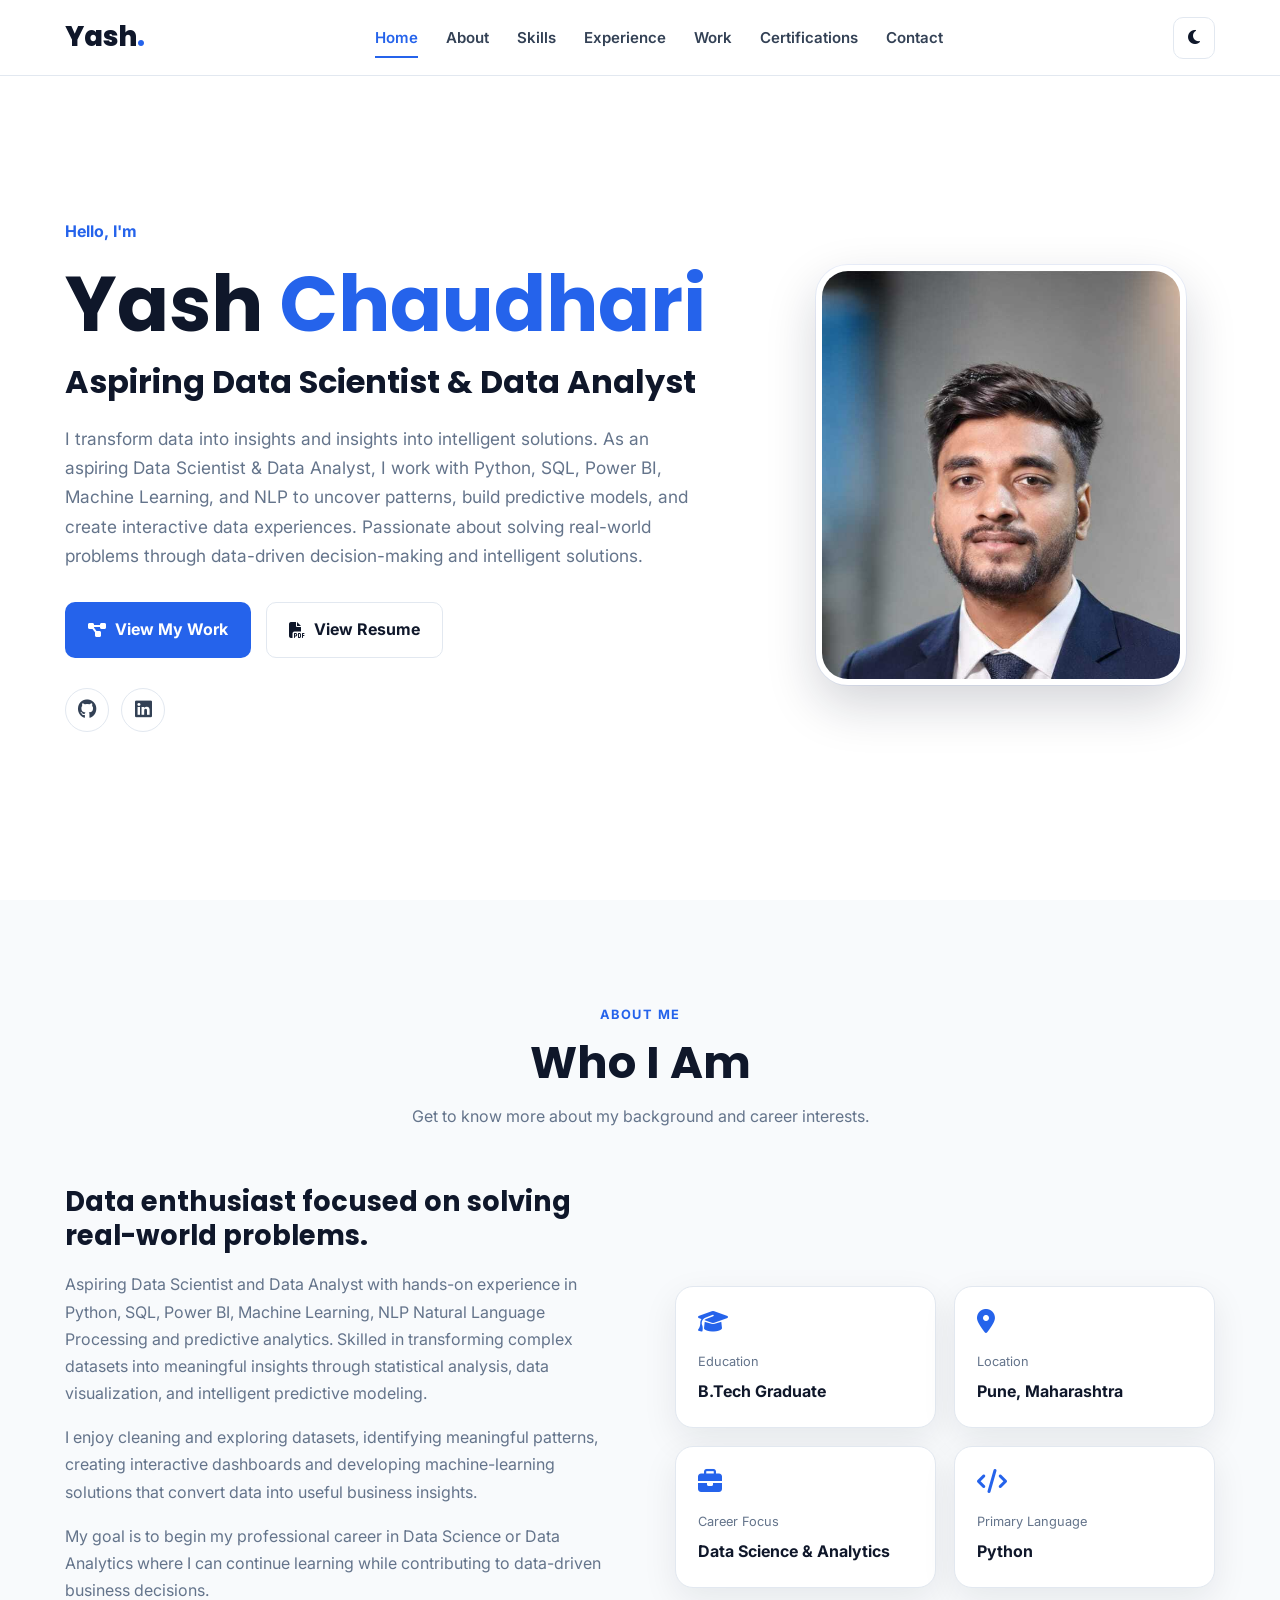
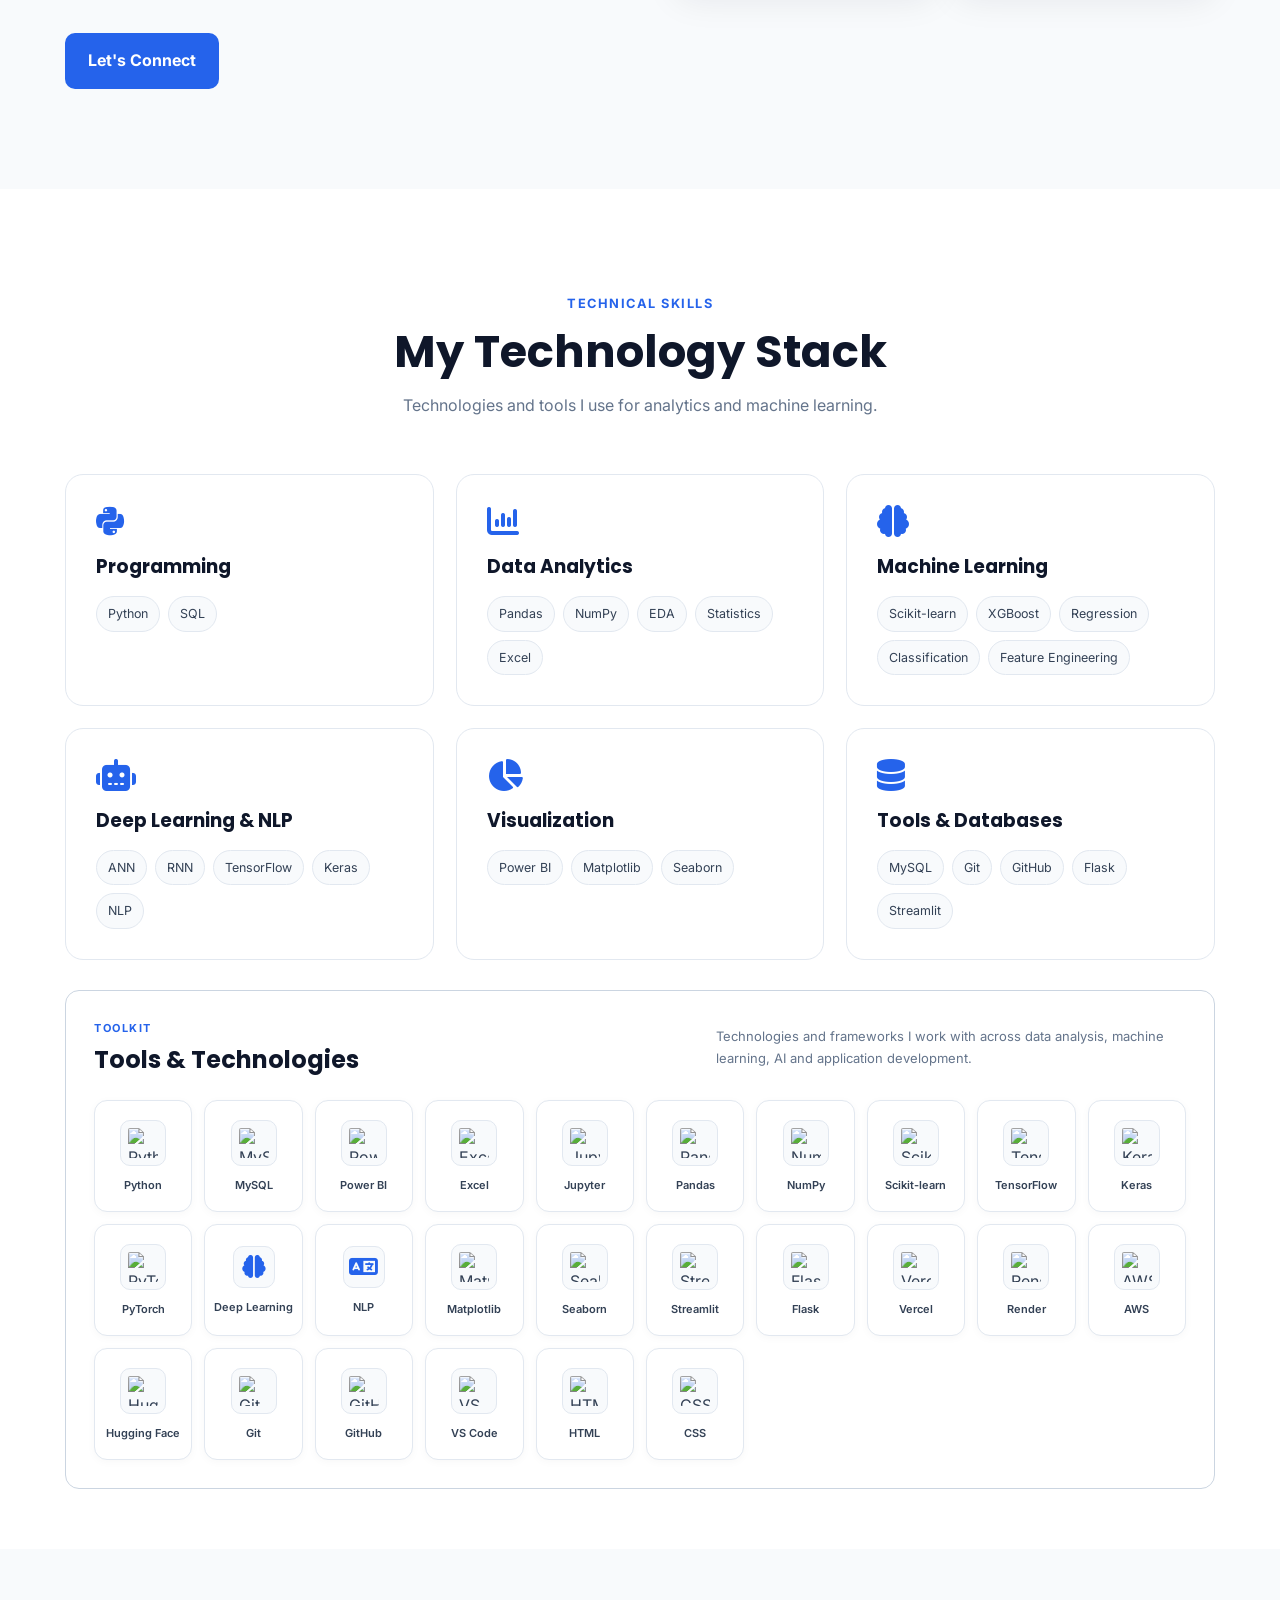
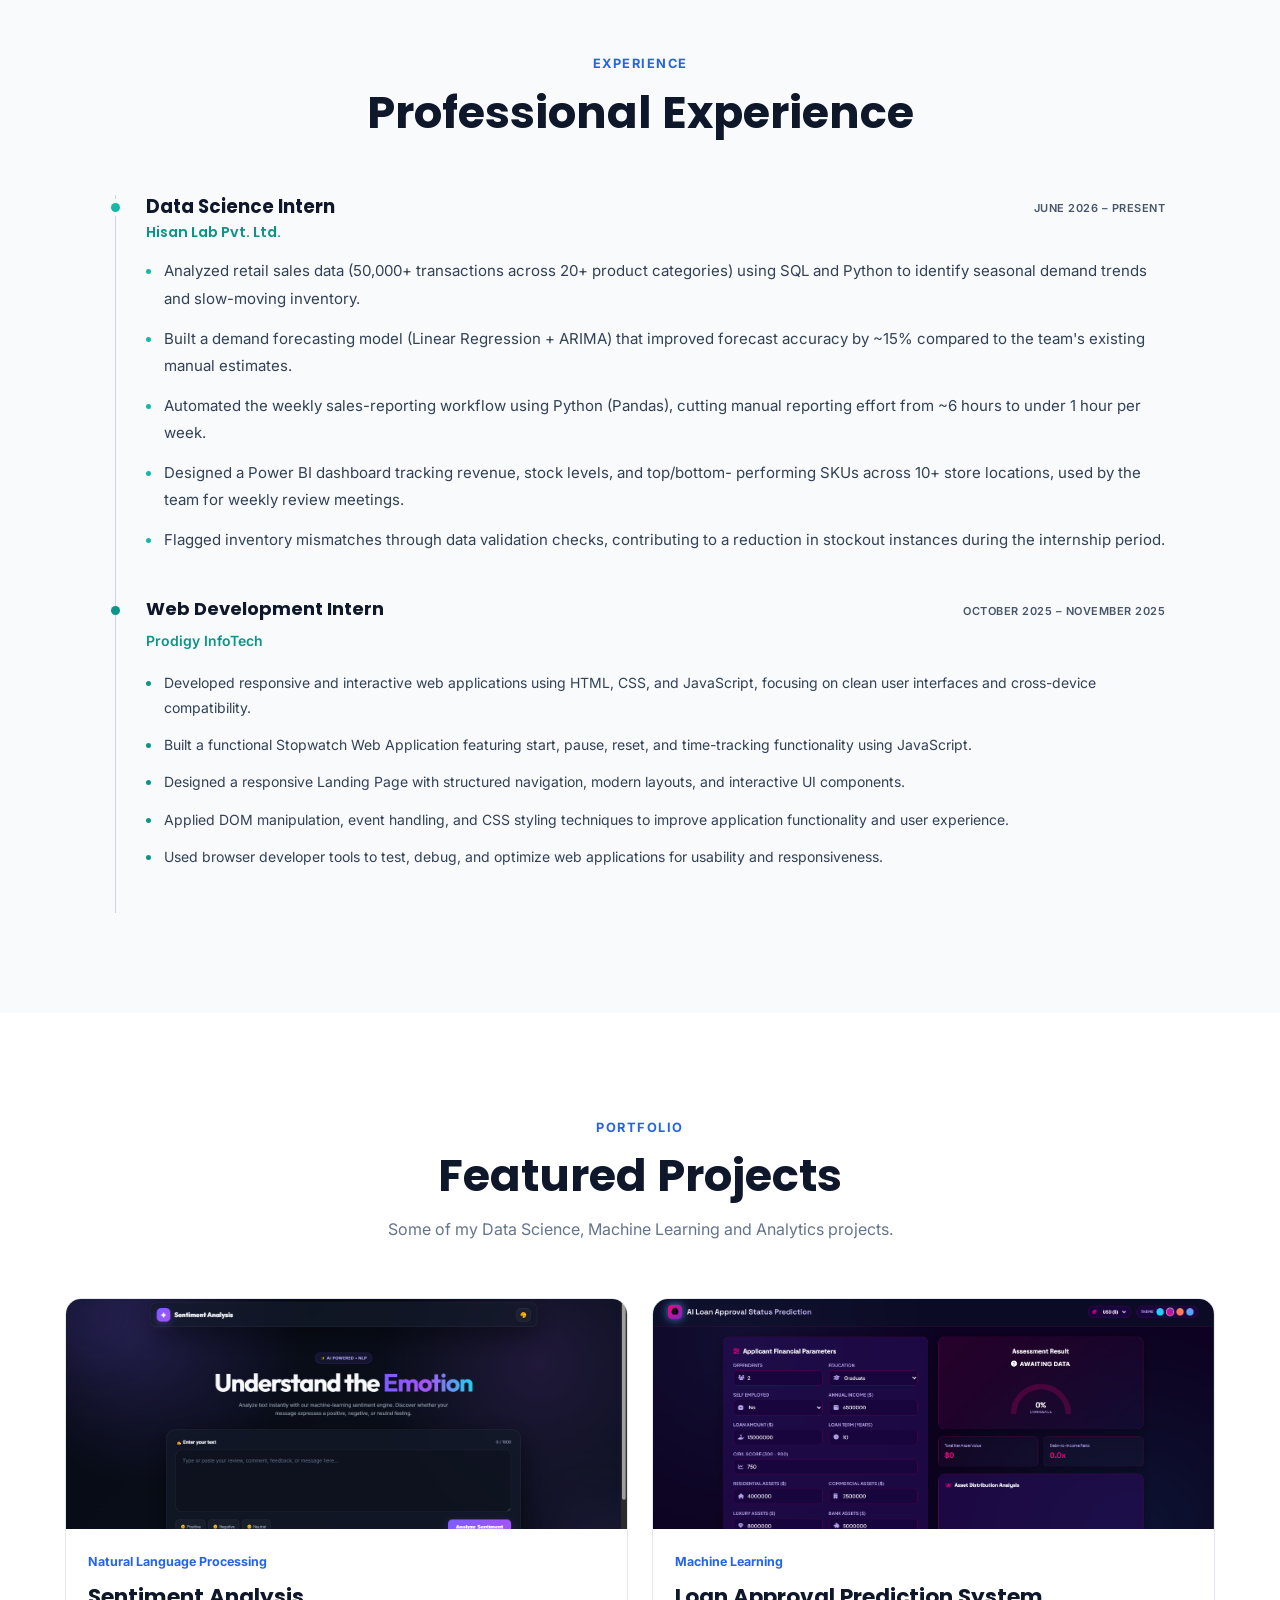
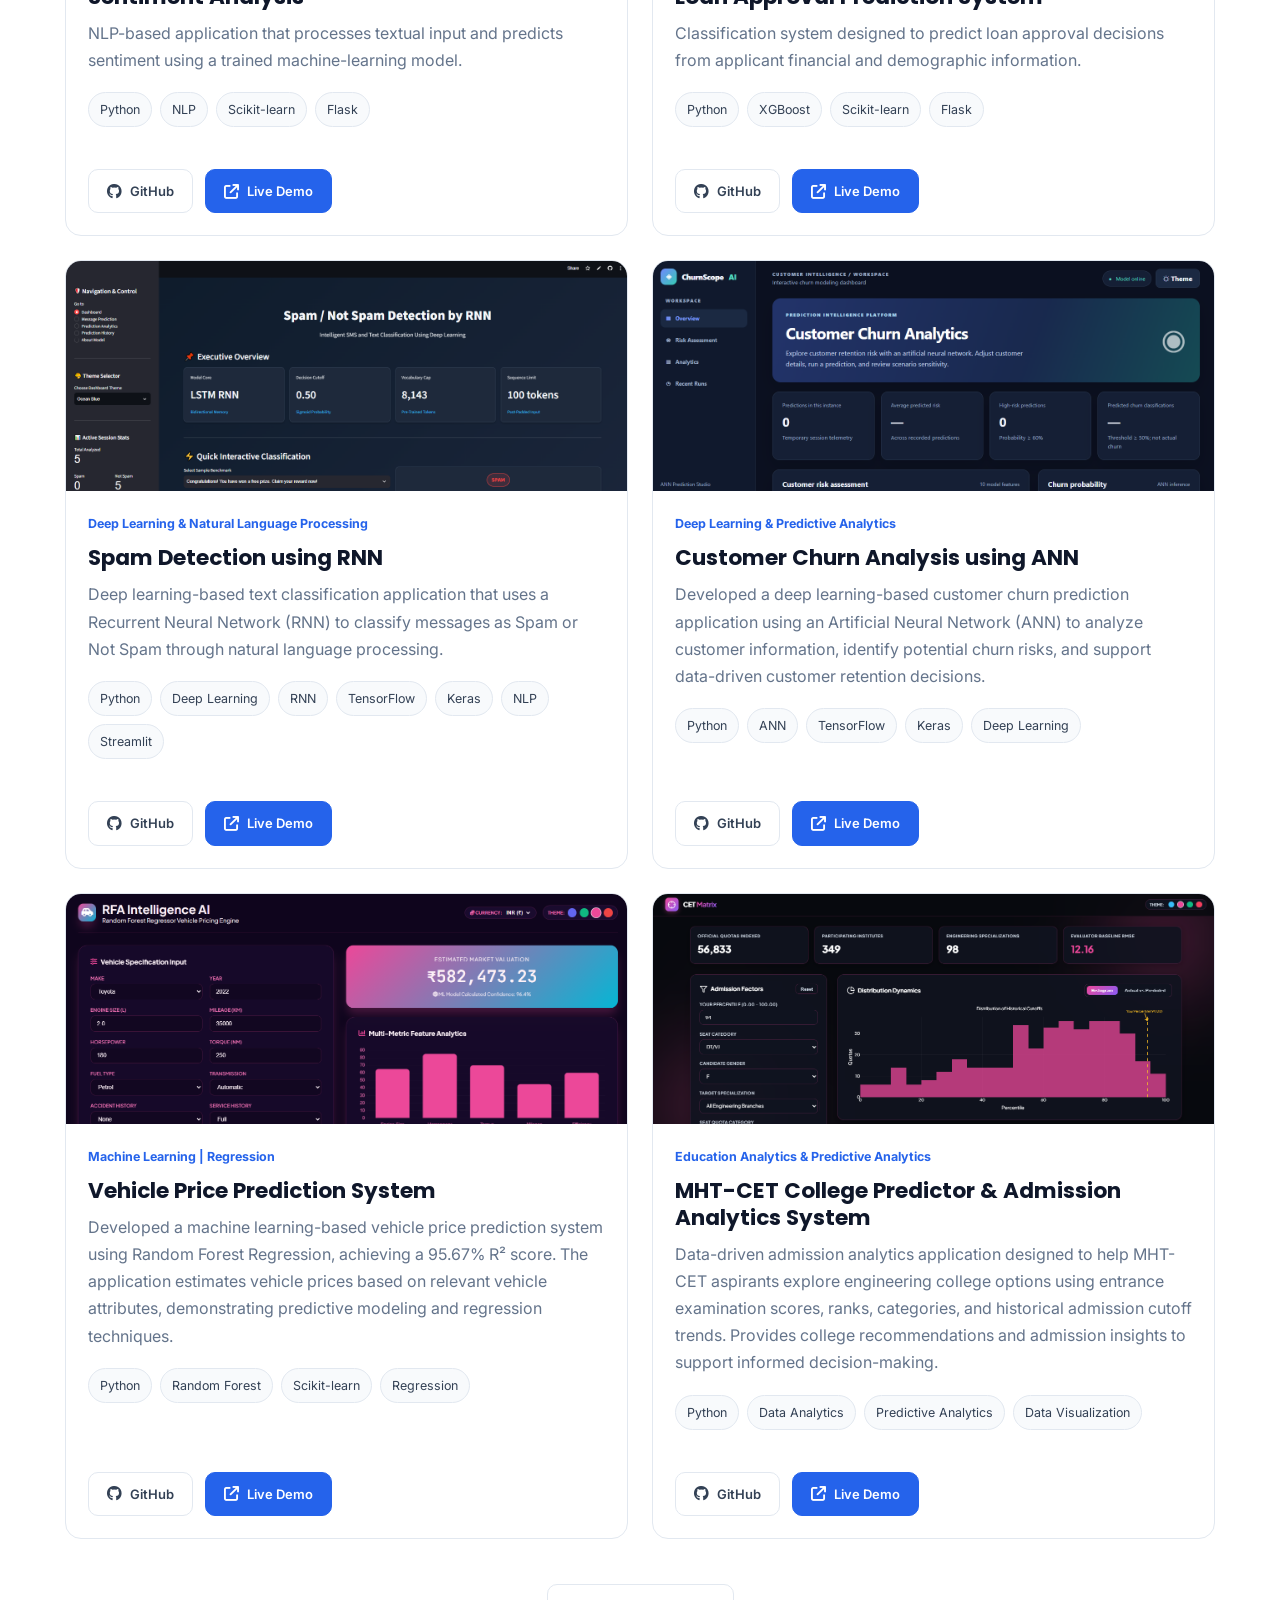
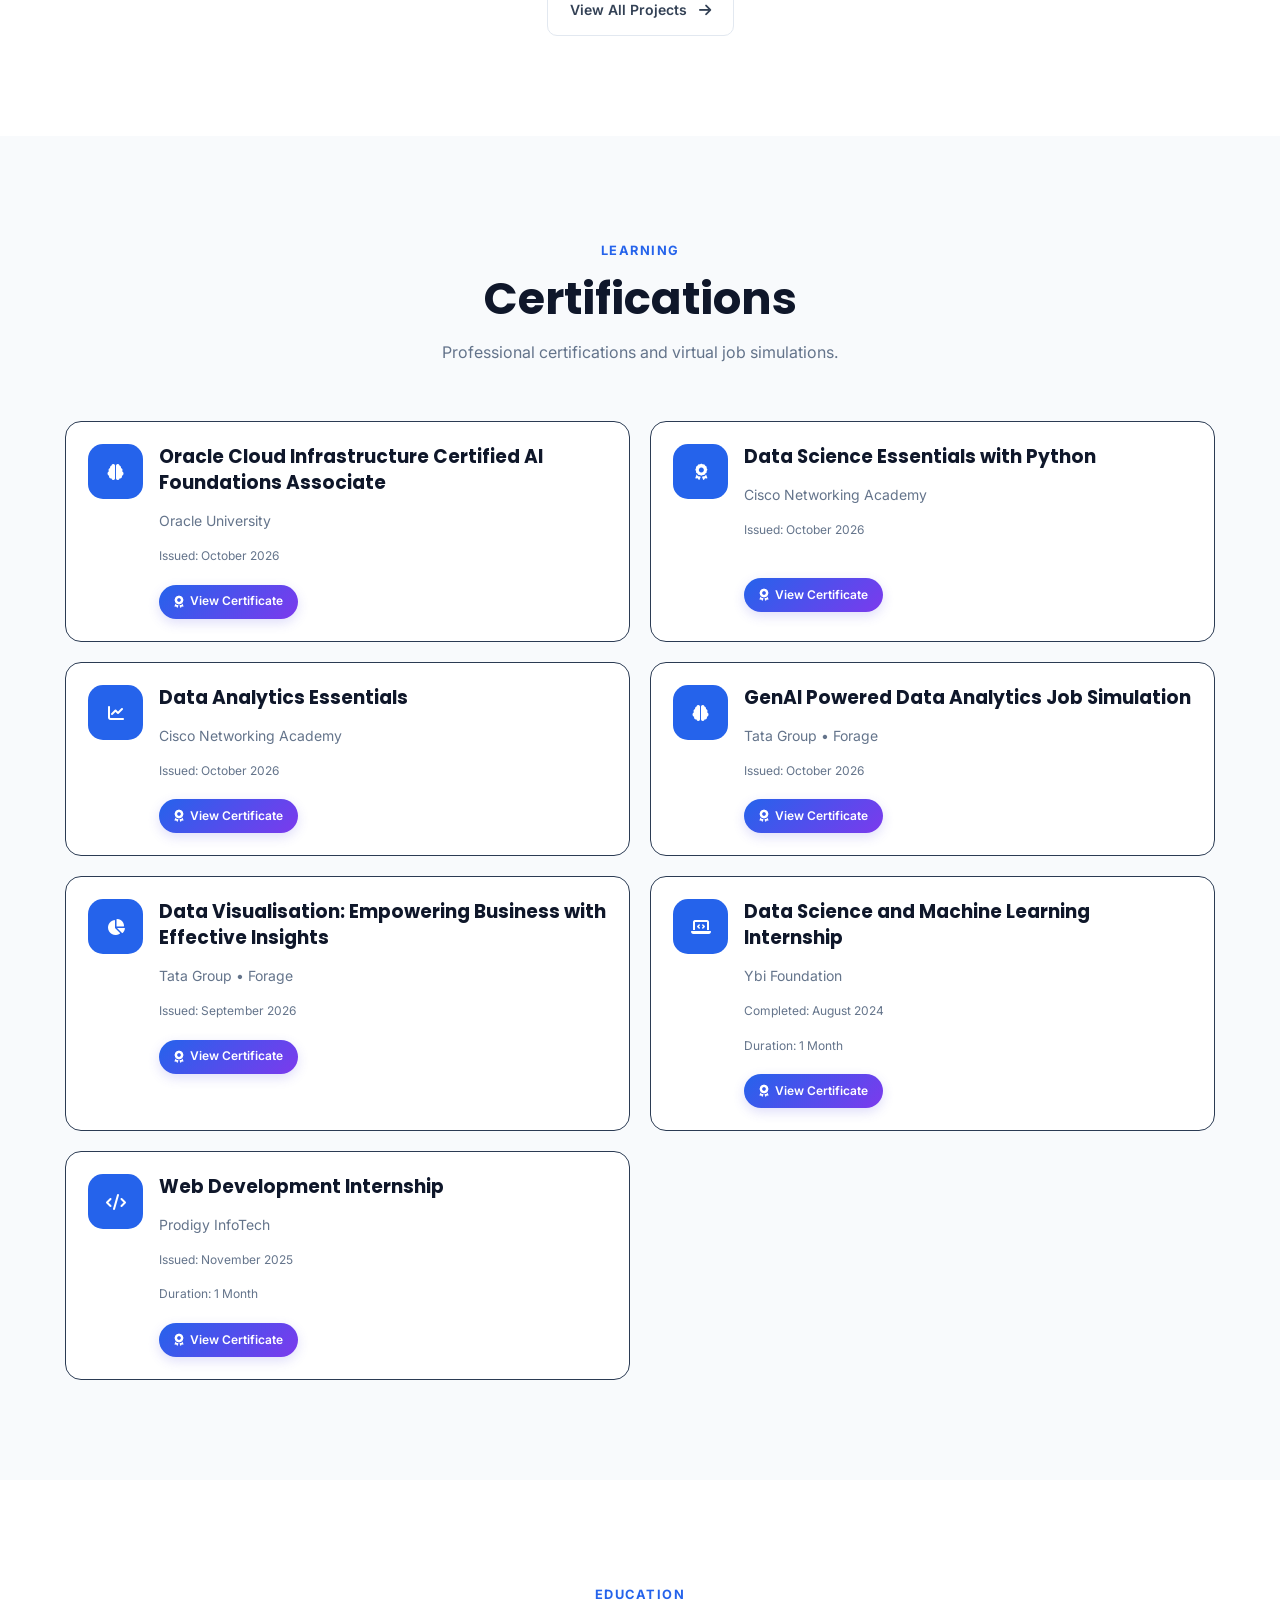
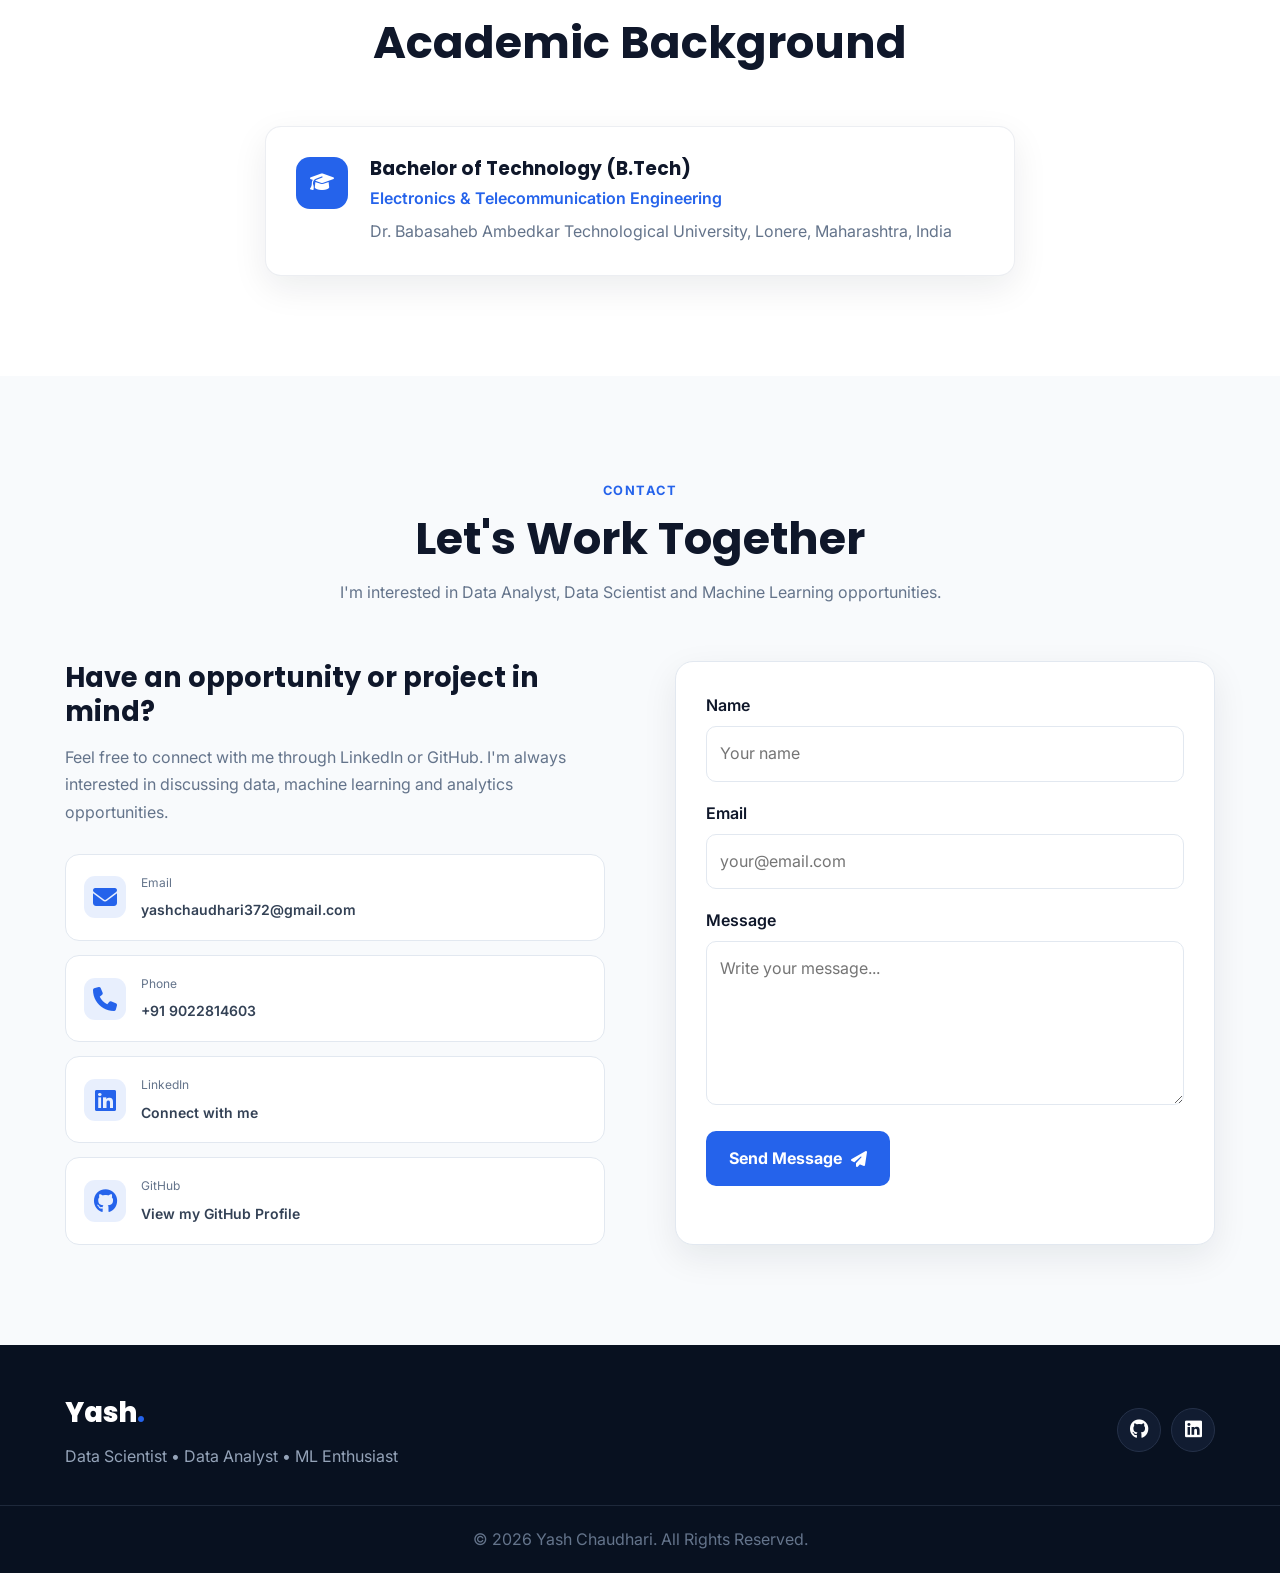
==== index.html @ aae5e610 "Initial portfolio deployment" ====
<!DOCTYPE html>
<html lang="en">
<head>
    <meta charset="UTF-8">
    <meta name="viewport" content="width=device-width, initial-scale=1.0">

    <title>Yash Chaudhari | Data Scientist & Data Analyst</title>

    <meta name="description"
          content="Portfolio of Yash Chaudhari - Aspiring Data Scientist and Data Analyst skilled in Python, SQL, Power BI, Machine Learning, NLP and Data Analytics.">

    <meta name="keywords"
          content="Yash Chaudhari, Data Scientist, Data Analyst, Python, SQL, Power BI, Machine Learning, NLP">

    <meta name="author" content="Yash Chaudhari">

    <link rel="stylesheet" href="css/style.css">
    <link rel="stylesheet" href="css/responsive.css">

    <link rel="preconnect" href="https://fonts.googleapis.com">
    <link rel="preconnect" href="https://fonts.gstatic.com" crossorigin>

    <link href="https://fonts.googleapis.com/css2?family=Inter:wght@400;500;600;700;800&family=Poppins:wght@500;600;700&display=swap"
          rel="stylesheet">

    <link rel="stylesheet"
          href="https://cdnjs.cloudflare.com/ajax/libs/font-awesome/6.5.2/css/all.min.css">
</head>

<body>

<header class="header">
    <div class="container navbar">

        <a href="#home" class="logo">
            Yash<span>.</span>
        </a>

        <nav class="nav-menu" id="navMenu">
            <a href="#home" class="nav-link active">Home</a>
            <a href="#about" class="nav-link">About</a>
            <a href="#skills" class="nav-link">Skills</a>
            <a href="#experience" class="nav-link">Experience</a>
            <a href="#projects" class="nav-link">Work</a>
            <a href="#certifications" class="nav-link">Certifications</a>
            <a href="#contact" class="nav-link">Contact</a>
        </nav>

        <div class="nav-actions">

            <button id="themeToggle" class="theme-btn" aria-label="Toggle theme">
                <i class="fa-solid fa-moon"></i>
            </button>

            <button id="menuToggle" class="menu-btn" aria-label="Open navigation">
                <i class="fa-solid fa-bars"></i>
            </button>

        </div>

    </div>
</header>


<main>

<!-- HERO -->

<section class="hero section" id="home">

    <div class="container hero-grid">

        <div class="hero-content reveal">

            <p class="hero-tag">
                Hello, I'm
            </p>

            <h1>
                Yash <span>Chaudhari</span>
            </h1>

            <h2>
                Aspiring Data Scientist & Data Analyst
            </h2>

            <p class="hero-description">
                I transform data into insights and insights into intelligent solutions. 
                As an aspiring Data Scientist & Data Analyst, I work with Python, SQL, 
                Power BI, Machine Learning, and NLP to uncover patterns, build predictive
                models, and create interactive data experiences. Passionate about solving
                real-world problems through data-driven decision-making and intelligent solutions.
            </p>

            <div class="hero-buttons">

                <a href="#projects" class="btn btn-primary">
                    <i class="fa-solid fa-diagram-project"></i>
                    View My Work
                </a>

                <a href="assets/resume/Yash-Chaudhari-Resume.pdf"
                   target="_blank"
                   class="btn btn-outline">

                    <i class="fa-solid fa-file-pdf"></i>
                    View Resume

                </a>

            </div>

            <div class="social-links">

                <a href="https://github.com/yashchaudhari372-lab"
                   target="_blank"
                   aria-label="GitHub">

                    <i class="fa-brands fa-github"></i>

                </a>

                <a href="https://www.linkedin.com/in/yashchaudhari08"
                   target="_blank"
                   aria-label="LinkedIn">

                    <i class="fa-brands fa-linkedin"></i>

                </a>

            </div>

        </div>


        <div class="hero-image reveal">

            <div class="image-wrapper">
                <img src="assets/images/profile/profile.jpg"
                     alt="Yash Chaudhari">
            </div>

        </div>

    </div>

</section>


<!-- ABOUT -->

<section class="section section-alt" id="about">

    <div class="container">

        <div class="section-heading reveal">

            <span>About Me</span>

            <h2>Who I Am</h2>

            <p>
                Get to know more about my background and career interests.
            </p>

        </div>


        <div class="about-grid">

            <div class="about-text reveal">

                <h3>
                    Data enthusiast focused on solving real-world problems.
                </h3>

                <p>
                    Aspiring Data Scientist and Data Analyst with hands-on 
                    experience in Python, SQL, Power BI, Machine Learning, NLP
                    Natural Language Processing
                    and predictive analytics. Skilled in transforming complex
                    datasets into meaningful insights through statistical analysis,
                    data visualization, and intelligent predictive modeling.
                </p>

                <p>
                    I enjoy cleaning and exploring datasets, identifying meaningful
                    patterns, creating interactive dashboards and developing
                    machine-learning solutions that convert data into useful
                    business insights.
                </p>

                <p>
                    My goal is to begin my professional career in Data Science or
                    Data Analytics where I can continue learning while contributing
                    to data-driven business decisions.
                </p>

                <a href="#contact" class="btn btn-primary">
                    Let's Connect
                </a>

            </div>


            <div class="about-cards reveal">

                <div class="info-card">
                    <i class="fa-solid fa-graduation-cap"></i>

                    <div>
                        <span>Education</span>
                        <strong>B.Tech Graduate</strong>
                    </div>
                </div>

                <div class="info-card">
                    <i class="fa-solid fa-location-dot"></i>

                    <div>
                        <span>Location</span>
                        <strong>Pune, Maharashtra</strong>
                    </div>
                </div>

                <div class="info-card">
                    <i class="fa-solid fa-briefcase"></i>

                    <div>
                        <span>Career Focus</span>
                        <strong>Data Science & Analytics</strong>
                    </div>
                </div>

                <div class="info-card">
                    <i class="fa-solid fa-code"></i>

                    <div>
                        <span>Primary Language</span>
                        <strong>Python</strong>
                    </div>
                </div>

            </div>

        </div>

    </div>

</section>


<!-- SKILLS -->

<section class="section" id="skills">

    <div class="container">

        <div class="section-heading reveal">

            <span>Technical Skills</span>

            <h2>My Technology Stack</h2>

            <p>
                Technologies and tools I use for analytics and machine learning.
            </p>

        </div>


        <div class="skills-grid">

            <div class="skill-card reveal">

                <i class="fa-brands fa-python"></i>

                <h3>Programming</h3>

                <div class="skill-tags">
                    <span>Python</span>
                    <span>SQL</span>
                </div>

            </div>


            <div class="skill-card reveal">

                <i class="fa-solid fa-chart-column"></i>

                <h3>Data Analytics</h3>

                <div class="skill-tags">
                    <span>Pandas</span>
                    <span>NumPy</span>
                    <span>EDA</span>
                    <span>Statistics</span>
                    <span>Excel</span>
                </div>

            </div>


            <div class="skill-card reveal">

                <i class="fa-solid fa-brain"></i>

                <h3>Machine Learning</h3>

                <div class="skill-tags">
                    <span>Scikit-learn</span>
                    <span>XGBoost</span>
                    <span>Regression</span>
                    <span>Classification</span>
                    <span>Feature Engineering</span>
                </div>

            </div>


            <div class="skill-card reveal">

                <i class="fa-solid fa-robot"></i>

                <h3>Deep Learning & NLP</h3>

                <div class="skill-tags">
                    <span>ANN</span>
                    <span>RNN</span>
                    <span>TensorFlow</span>
                    <span>Keras</span>
                    <span>NLP</span>
                </div>

            </div>


            <div class="skill-card reveal">

                <i class="fa-solid fa-chart-pie"></i>

                <h3>Visualization</h3>

                <div class="skill-tags">
                    <span>Power BI</span>
                    <span>Matplotlib</span>
                    <span>Seaborn</span>
                </div>

            </div>


            <div class="skill-card reveal">

                <i class="fa-solid fa-database"></i>

                <h3>Tools & Databases</h3>

                <div class="skill-tags">
                    <span>MySQL</span>
                    <span>Git</span>
                    <span>GitHub</span>
                    <span>Flask</span>
                    <span>Streamlit</span>
                </div>

            </div>

        </div>

    </div>

</section>


<!-- TOOLS & TECHNOLOGIES -->

<section class="section toolkit-section" id="toolkit">

    <div class="container">

        <div class="toolkit-panel reveal">

            <div class="toolkit-heading">
                <div>
                    <span class="toolkit-eyebrow">TOOLKIT</span>

                    <h2>Tools & Technologies</h2>
                </div>

                <p>
                    Technologies and frameworks I work with across
                    data analysis, machine learning, AI and
                    application development.
                </p>
            </div>

            <div class="technology-grid">

                <!-- Programming -->
                <div class="technology-card">
                    <img src="https://cdn.jsdelivr.net/gh/devicons/devicon@latest/icons/python/python-original.svg"
                        alt="Python">
                    <span>Python</span>
                </div>

                <div class="technology-card">
                    <img src="https://cdn.jsdelivr.net/gh/devicons/devicon@latest/icons/mysql/mysql-original.svg"
                        alt="MySQL">
                    <span>MySQL</span>
                </div>

                <!-- Analytics -->
                <div class="technology-card">
                    <img src="https://api.iconify.design/logos/microsoft-power-bi.svg"
                        alt="Power BI" loading="lazy">
                    <span>Power BI</span>
                </div>

                <div class="technology-card">
                    <img src="https://api.iconify.design/vscode-icons/file-type-excel.svg"
                        alt="Excel" loading="lazy">
                    <span>Excel</span>
                </div>

                <div class="technology-card">
                    <img src="https://cdn.simpleicons.org/jupyter"
                        alt="Jupyter">
                    <span>Jupyter</span>
                </div>

                <div class="technology-card">
                    <img src="https://cdn.jsdelivr.net/gh/devicons/devicon@latest/icons/pandas/pandas-original.svg"
                        alt="Pandas">
                    <span>Pandas</span>
                </div>

                <div class="technology-card">
                    <img src="https://cdn.jsdelivr.net/gh/devicons/devicon@latest/icons/numpy/numpy-original.svg"
                        alt="NumPy">
                    <span>NumPy</span>
                </div>

                <!-- Machine Learning -->
                <div class="technology-card">
                    <img src="https://cdn.simpleicons.org/scikitlearn"
                        alt="Scikit-learn">
                    <span>Scikit-learn</span>
                </div>

                <div class="technology-card">
                    <img src="https://cdn.simpleicons.org/tensorflow"
                        alt="TensorFlow">
                    <span>TensorFlow</span>
                </div>

                <div class="technology-card">
                    <img src="https://cdn.simpleicons.org/keras"
                        alt="Keras">
                    <span>Keras</span>
                </div>

                <div class="technology-card">
                    <img src="https://cdn.simpleicons.org/pytorch"
                        alt="PyTorch" loading="lazy">
                    <span>PyTorch</span>
                </div>

                <!-- DEEP LEARNING -->

                <div class="technology-card">
                    <div class="technology-symbol">
                        <i class="fa-solid fa-brain"></i>
                    </div>
                    <span>Deep Learning</span>
                </div>

                <!-- NLP -->

                <div class="technology-card">
                    <div class="technology-symbol">
                        <i class="fa-solid fa-language"></i>
                    </div>
                    <span>NLP</span>
                </div>

                <div class="technology-card">
                    <img src="https://cdn.jsdelivr.net/gh/devicons/devicon@latest/icons/matplotlib/matplotlib-original.svg"
                        alt="Matplotlib" loading="lazy">
                    <span>Matplotlib</span>
                </div>

                <div class="technology-card">
                    <img
                        src="https://seaborn.pydata.org/_static/logo-mark-lightbg.svg"
                        alt="Seaborn Logo"
                        loading="lazy"
                    >
                    <span>Seaborn</span>
                </div>

                <!-- Applications -->
                <div class="technology-card">
                    <img src="https://cdn.simpleicons.org/streamlit"
                        alt="Streamlit">
                    <span>Streamlit</span>
                </div>

                <div class="technology-card">
                    <img src="https://cdn.simpleicons.org/flask/ffffff"
                        alt="Flask">
                    <span>Flask</span>
                </div>

                <div class="technology-card">
                    <img src="https://cdn.simpleicons.org/vercel/ffffff"
                        alt="Vercel" loading="lazy">
                    <span>Vercel</span>
                </div>

                <div class="technology-card">
                    <img src="https://cdn.simpleicons.org/render"
                        alt="Render" loading="lazy">
                    <span>Render</span>
                </div>

                <div class="technology-card">
                    <img src="https://cdn.jsdelivr.net/gh/devicons/devicon@latest/icons/amazonwebservices/amazonwebservices-plain-wordmark.svg"
                        alt="AWS" loading="lazy">
                    <span>AWS</span>
                </div>

                <div class="technology-card">
                    <img src="https://cdn.simpleicons.org/huggingface"
                        alt="Hugging Face" loading="lazy">
                    <span>Hugging Face</span>
                </div>


                <div class="technology-card">
                    <img src="https://cdn.simpleicons.org/git"
                        alt="Git">
                    <span>Git</span>
                </div>

                <div class="technology-card">
                    <img src="https://cdn.simpleicons.org/github/ffffff"
                        alt="GitHub">
                    <span>GitHub</span>
                </div>

                <div class="technology-card">
                    <img src="https://cdn.jsdelivr.net/gh/devicons/devicon@latest/icons/vscode/vscode-original.svg"
                        alt="VS Code" loading="lazy">
                    <span>VS Code</span>
                </div>       


                <div class="technology-card">
                    <img src="https://cdn.simpleicons.org/html5"
                        alt="HTML">
                    <span>HTML</span>
                </div>

                <div class="technology-card">
                    <img src="https://cdn.simpleicons.org/css"
                        alt="CSS">
                    <span>CSS</span>
                </div>

            </div>

        </div>

    </div>

</section>



<!-- EXPERIENCE -->

<section class="section section-alt" id="experience">

    <div class="container">

        <div class="section-heading reveal">

            <span>Experience</span>

            <h2>Professional Experience</h2>

        </div>


        <div class="experience-timeline">

            <article class="experience-item reveal">

                <div class="experience-dot"></div>

                <div class="experience-header">

                    <div class="experience-heading">
                        <h3>Data Science Intern</h3>
                        <h4>Hisan Lab Pvt. Ltd.</h4>
                    </div>

                    <span class="experience-date">
                        JUNE 2026 – PRESENT
                    </span>

                </div>

                <ul class="experience-list">

                    <li>
                        Analyzed retail sales data
                        (50,000+ transactions across 20+
                        product categories) using SQL and
                        Python to identify seasonal demand
                        trends and slow-moving inventory.
                    </li>

                    <li>
                        Built a demand forecasting model
                        (Linear Regression + ARIMA) that
                        improved forecast accuracy by ~15%
                        compared to the team's existing
                        manual estimates.
                    </li>

                    <li>
                        Automated the weekly sales-reporting
                        workflow using Python (Pandas),
                        cutting manual reporting effort from
                        ~6 hours to under 1 hour per week.
                    </li>

                    <li>
                        Designed a Power BI dashboard tracking
                        revenue, stock levels, and top/bottom-
                        performing SKUs across 10+ store
                        locations, used by the team for
                        weekly review meetings.
                    </li>

                    <li>
                        Flagged inventory mismatches through
                        data validation checks, contributing
                        to a reduction in stockout instances
                        during the internship period.
                    </li>

                </ul>

            </article>

            
            <!-- ========================================
                EXPERIENCE 2 - WEB DEVELOPMENT INTERN
            ======================================== -->

            <div class="experience-item reveal">

                <div class="experience-header">

                    <div class="experience-title">

                        <h3>Web Development Intern</h3>

                        <span class="experience-company">
                            Prodigy InfoTech
                        </span>

                    </div>

                    <span class="experience-date">
                        OCTOBER 2025 – NOVEMBER 2025
                    </span>

                </div>

                <ul class="experience-details">

                    <li>
                        Developed responsive and interactive web
                        applications using HTML, CSS, and JavaScript,
                        focusing on clean user interfaces and
                        cross-device compatibility.
                    </li>

                    <li>
                        Built a functional Stopwatch Web Application
                        featuring start, pause, reset, and time-tracking
                        functionality using JavaScript.
                    </li>

                    <li>
                        Designed a responsive Landing Page with
                        structured navigation, modern layouts,
                        and interactive UI components.
                    </li>

                    <li>
                        Applied DOM manipulation, event handling,
                        and CSS styling techniques to improve
                        application functionality and user experience.
                    </li>

                    <li>
                        Used browser developer tools to test,
                        debug, and optimize web applications
                        for usability and responsiveness.
                    </li>

                </ul>

            </div>


        </div>

    </div>
</section>


<!-- PROJECTS -->

<section class="section" id="projects">

    <div class="container">

        <div class="section-heading reveal">

            <span>Portfolio</span>

            <h2>Featured Projects</h2>

            <p>
                Some of my Data Science, Machine Learning and Analytics projects.
            </p>

        </div>


        <div class="projects-grid">

            <!-- PROJECT 1 -->

            <article class="project-card reveal">

                <div class="project-image">

                    <img
                        src="assets/images/projects/sentiment-analysis.png"
                        alt="Sentiment Analysis Web Application Screenshot"
                        loading="lazy"
                    >
                </div>

                <div class="project-content">

                    <span class="project-type">
                        Natural Language Processing
                    </span>

                    <h3>Sentiment Analysis</h3>

                    <p>
                        NLP-based application that processes textual input and
                        predicts sentiment using a trained machine-learning model.
                    </p>

                    <div class="tech-stack">
                        <span>Python</span>
                        <span>NLP</span>
                        <span>Scikit-learn</span>
                        <span>Flask</span>
                    </div>

                    
                    <!-- SENTIMENT ANALYSIS PROJECT BUTTONS -->

                    <div class="project-actions">

                        <!-- GitHub Button -->
                        <a
                            href="https://github.com/yashchaudhari372-lab/Sentiment_Analysis"
                            target="_blank"
                            rel="noopener noreferrer"
                            class="project-btn github-btn"
                            aria-label="View Sentiment Analysis on GitHub"
                        >
                            <i class="fa-brands fa-github"></i>
                            <span>GitHub</span>
                        </a>

                        <!-- Live Demo Button -->
                        <a
                            href="https://sentiment-analysis-livid-nine.vercel.app/"
                            target="_blank"
                            rel="noopener noreferrer"
                            class="project-btn demo-btn"
                            aria-label="Open Sentiment Analysis Live Demo"
                        >
                            <i class="fa-solid fa-arrow-up-right-from-square"></i>
                            <span>Live Demo</span>
                        </a>

                    </div>


                </div>

            </article>


            <!-- PROJECT 2 -->


            <article class="project-card reveal">

                <div class="project-image">

                    <img
                        src="assets/images/projects/loan-approval.png"
                        alt="Loan Approval Prediction System Screenshot"
                        loading="lazy"
                    >
                </div>

                <div class="project-content">

                    <span class="project-type">
                        Machine Learning
                    </span>

                    <h3>Loan Approval Prediction System</h3>

                    <p>
                        Classification system designed to predict loan approval
                        decisions from applicant financial and demographic
                        information.
                    </p>

                    <div class="tech-stack">
                        <span>Python</span>
                        <span>XGBoost</span>
                        <span>Scikit-learn</span>
                        <span>Flask</span>
                    </div>

                    
                    <!-- LOAN APPROVAL PREDICTION PROJECT BUTTONS -->

                    <div class="project-actions">

                        <!-- GitHub Button -->
                        <a
                            href="https://github.com/yashchaudhari372-lab/Loan_Approval_Prediction_System"
                            target="_blank"
                            rel="noopener noreferrer"
                            class="project-btn github-btn"
                            aria-label="View Loan Approval Prediction on GitHub"
                        >
                            <i class="fa-brands fa-github"></i>
                            <span>GitHub</span>
                        </a>

                        <!-- Live Demo Button -->
                        <a
                            href="https://loan-approval-prediction-xgboost-66ol.onrender.com/"
                            target="_blank"
                            rel="noopener noreferrer"
                            class="project-btn demo-btn"
                            aria-label="Open Loan Approval Prediction Live Demo"
                        >
                            <i class="fa-solid fa-arrow-up-right-from-square"></i>
                            <span>Live Demo</span>
                        </a>

                    </div>

                </div>

            </article>

            
            <!-- PROJECT 3 - SPAM DETECTION USING RNN -->

            <article class="project-card reveal">

                <!-- Project Screenshot -->
                <div class="project-image">

                    <img
                        src="assets/images/projects/spam-detection.png"
                        alt="Spam Detection using RNN Web Application Screenshot"
                        loading="lazy"
                    >

                </div>

                <div class="project-content">

                    <!-- Project Category -->
                    <span class="project-type">
                        Deep Learning & Natural Language Processing
                    </span>

                    <!-- Project Title -->
                    <h3>Spam Detection using RNN</h3>

                    <!-- Project Description -->
                    <p>
                        Deep learning-based text classification application
                        that uses a Recurrent Neural Network (RNN) to
                        classify messages as Spam or Not Spam through
                        natural language processing.
                    </p>

                    <!-- Technologies Used -->
                    <div class="tech-stack">

                        <span>Python</span>
                        <span>Deep Learning</span>
                        <span>RNN</span>
                        <span>TensorFlow</span>
                        <span>Keras</span>
                        <span>NLP</span>
                        <span>Streamlit</span>

                    </div>

                    <!-- PROJECT BUTTONS -->
                    <div class="project-actions">

                        <!-- GitHub Button -->
                        <a
                            href="https://github.com/yashchaudhari372-lab/Spam-Detection-using-RNN"
                            target="_blank"
                            rel="noopener noreferrer"
                            class="project-btn github-btn"
                            aria-label="View Spam Detection using RNN on GitHub"
                        >
                            <i class="fa-brands fa-github"></i>
                            <span>GitHub</span>
                        </a>

                        <!-- Live Demo Button -->
                        <a
                            href="https://spam-not-spam-detection-by-rnn-g96x9yxtjkuhxtdabkgvyc.streamlit.app/"
                            target="_blank"
                            rel="noopener noreferrer"
                            class="project-btn demo-btn"
                            aria-label="Open Spam Detection using RNN Live Demo"
                        >
                            <i class="fa-solid fa-arrow-up-right-from-square"></i>
                            <span>Live Demo</span>
                        </a>

                    </div>

                </div>

            </article>

            
            <!-- PROJECT 4 - CUSTOMER CHURN ANALYSIS USING ANN -->

            <article class="project-card reveal">

                <!-- Project Screenshot -->
                <div class="project-image">
                    <img
                        src="assets/images/projects/customer-churn-ann.png"
                        alt="Customer Churn Analysis using ANN Dashboard"
                        loading="lazy"
                    >
                </div>

                <div class="project-content">

                    <!-- Project Category -->
                    <span class="project-type">
                        Deep Learning & Predictive Analytics
                    </span>

                    <!-- Project Title -->
                    <h3>Customer Churn Analysis using ANN</h3>

                    <!-- Project Description -->
                    <p>
                        Developed a deep learning-based customer churn
                        prediction application using an Artificial Neural
                        Network (ANN) to analyze customer information,
                        identify potential churn risks, and support
                        data-driven customer retention decisions.
                    </p>

                    <!-- Technologies Used -->
                    <div class="tech-stack">
                        <span>Python</span>
                        <span>ANN</span>
                        <span>TensorFlow</span>
                        <span>Keras</span>
                        <span>Deep Learning</span>
                    </div>

                    <!-- PROJECT BUTTONS -->
                    <div class="project-actions">

                        <!-- GitHub Button -->
                        <a
                            href="https://github.com/yashchaudhari372-lab/Customer_Churn_Analysis_using_ANN"
                            target="_blank"
                            rel="noopener noreferrer"
                            class="project-btn github-btn"
                            aria-label="View Customer Churn Analysis on GitHub"
                        >
                            <i class="fa-brands fa-github"></i>
                            <span>GitHub</span>
                        </a>

                        <!-- Live Demo Button -->
                        <a
                            href="https://customer-churn-analysis-using-ann-1.vercel.app/"
                            target="_blank"
                            rel="noopener noreferrer"
                            class="project-btn demo-btn"
                            aria-label="Open Customer Churn Analysis Live Demo"
                        >
                            <i class="fa-solid fa-arrow-up-right-from-square"></i>
                            <span>Live Demo</span>
                        </a>

                    </div>

                </div>

            </article>

            
            <!-- PROJECT 5: VEHICLE PRICE PREDICTION SYSTEM -->

            <article class="project-card reveal">

                <!-- Project Screenshot -->
                <div class="project-image">
                    <img
                        src="assets/images/projects/vehicle-price.png"
                        alt="Vehicle Price Prediction System Screenshot"
                        loading="lazy"
                    >
                </div>

                <div class="project-content">

                    <!-- Project Category -->
                    <span class="project-type">
                        Machine Learning | Regression
                    </span>

                    <!-- Project Title -->
                    <h3>Vehicle Price Prediction System</h3>

                    <!-- Project Description -->
                    <p>
                        Developed a machine learning-based vehicle price
                        prediction system using Random Forest Regression,
                        achieving a 95.67% R² score. The application
                        estimates vehicle prices based on relevant
                        vehicle attributes, demonstrating predictive
                        modeling and regression techniques.
                    </p>

                    <!-- Technology Stack -->
                    <div class="tech-stack">
                        <span>Python</span>
                        <span>Random Forest</span>
                        <span>Scikit-learn</span>
                        <span>Regression</span>
                    </div>

                    <!-- VEHICLE PRICE PREDICTION BUTTONS -->
                    <div class="project-actions">

                        <!-- GitHub Button -->
                        <a
                            href="https://github.com/yashchaudhari372-lab/Vehicle_Price_Prediction_System"
                            target="_blank"
                            rel="noopener noreferrer"
                            class="project-btn github-btn"
                            aria-label="View Vehicle Price Prediction on GitHub"
                        >
                            <i class="fa-brands fa-github"></i>
                            <span>GitHub</span>
                        </a>

                        <!-- Live Demo Button -->
                        <a
                            href="https://vehicle-price-prediction-random-for.vercel.app/"
                            target="_blank"
                            rel="noopener noreferrer"
                            class="project-btn demo-btn"
                            aria-label="Open Vehicle Price Prediction Live Demo"
                        >
                            <i class="fa-solid fa-arrow-up-right-from-square"></i>
                            <span>Live Demo</span>
                        </a>

                    </div>

                </div>

            </article>

            
            <!-- PROJECT 6: MHT-CET COLLEGE PREDICTOR -->

            <article class="project-card reveal">

                <!-- PROJECT IMAGE -->
                <div class="project-image">

                    <img
                        src="assets/images/projects/mht-cet-college-predictor.png"
                        alt="MHT-CET College Predictor and Admission Analytics System Dashboard"
                        loading="lazy"
                    >

                </div>

                <!-- PROJECT CONTENT -->
                <div class="project-content">

                    <!-- PROJECT CATEGORY -->
                    <span class="project-type">
                        Education Analytics & Predictive Analytics
                    </span>

                    <!-- PROJECT TITLE -->
                    <h3>
                        MHT-CET College Predictor & Admission
                        Analytics System
                    </h3>

                    <!-- PROJECT DESCRIPTION -->
                    <p>
                        Data-driven admission analytics application
                        designed to help MHT-CET aspirants explore
                        engineering college options using entrance
                        examination scores, ranks, categories, and
                        historical admission cutoff trends.
                        Provides college recommendations and
                        admission insights to support informed
                        decision-making.
                    </p>

                    <!-- TECHNOLOGY STACK -->
                    <div class="tech-stack">

                        <span>Python</span>
                        <span>Data Analytics</span>
                        <span>Predictive Analytics</span>
                        <span>Data Visualization</span>

                    </div>

                    <!-- PROJECT ACTION BUTTONS -->
                    <div class="project-actions">

                        <!-- GITHUB BUTTON -->
                        <a
                            href="https://github.com/yashchaudhari372-lab/MHT-CET-College-Predictor-Admission-Analytics-System"
                            target="_blank"
                            rel="noopener noreferrer"
                            class="project-btn github-btn"
                            aria-label="View MHT-CET College Predictor on GitHub"
                        >

                            <i class="fa-brands fa-github"></i>
                            <span>GitHub</span>

                        </a>

                        <!-- LIVE DEMO BUTTON -->
                        <a
                            href="https://mht-cet-college-predictor-admission.onrender.com"
                            target="_blank"
                            rel="noopener noreferrer"
                            class="project-btn demo-btn"
                            aria-label="Open MHT-CET College Predictor Live Demo"
                        >

                            <i class="fa-solid fa-arrow-up-right-from-square"></i>
                            <span>Live Demo</span>

                        </a>

                    </div>

                </div>

            </article>


        </div>


        <div class="center-button reveal">
            
            <!-- VIEW ALL PROJECTS BUTTON -->

            <a
                href="https://github.com/yashchaudhari372-lab?tab=repositories"
                target="_blank"
                rel="noopener noreferrer"
                class="view-all-btn"
            >
                View All Projects
                <i class="fa-solid fa-arrow-right"></i>
            </a>


        </div>

    </div>

</section>


<!-- CERTIFICATIONS -->

<section class="section section-alt" id="certifications">

    <div class="container">

        <div class="section-heading reveal">

            <span>Learning</span>

            <h2>Certifications</h2>

            <p>
                Professional certifications and virtual job simulations.
            </p>

        </div>


        <div class="cert-grid">


            
            <!-- CERTIFICATE 1: ORACLE AI FOUNDATIONS ASSOCIATE -->

            <div class="certificate-card reveal">

                <!-- CERTIFICATE ICON -->
                <div class="certificate-icon">
                    <i class="fa-solid fa-brain"
                    aria-hidden="true"></i>
                </div>

                <!-- CERTIFICATE CONTENT -->
                <div class="certificate-content">

                    <!-- CERTIFICATE TITLE -->
                    <h3>
                        Oracle Cloud Infrastructure Certified
                        AI Foundations Associate
                    </h3>

                    <!-- ISSUING ORGANIZATION -->
                    <p class="certificate-organization">
                        Oracle University
                    </p>

                    <!-- ISSUED DATE -->
                    <span class="certificate-date">
                        Issued: October 2026
                    </span>

                    <!-- VIEW CERTIFICATE BUTTON -->
                    <a
                        href="assets/images/certificates/oracle-ai-foundations.jpg"
                        target="_blank"
                        rel="noopener noreferrer"
                        class="certificate-view-btn"
                        aria-label="View Oracle AI Foundations Associate Certificate"
                    >
                        <i class="fa-solid fa-award"
                        aria-hidden="true"></i>
                        <span>View Certificate</span>
                    </a>

                </div>

            </div>


            
            <!-- CERTIFICATE 2: CISCO DATA SCIENCE -->

            
            <!-- CISCO DATA SCIENCE ESSENTIALS CERTIFICATE -->

            <div class="certificate-card reveal">

                <!-- Certificate Icon -->
                <div class="certificate-icon">
                    <i class="fa-solid fa-award"></i>
                </div>

                <!-- Certificate Details -->
                <div class="certificate-content">

                    <h3>Data Science Essentials with Python</h3>

                    <p class="certificate-organization">
                        Cisco Networking Academy
                    </p>

                    <span class="certificate-date">
                        Issued: October 2026
                    </span>

                    <!-- View Certificate Button -->
                    <a
                        href="assets/images/certificates/cisco-data-science.jpg"
                        target="_blank"
                        rel="noopener noreferrer"
                        class="certificate-view-btn cisco-python-btn"
                        aria-label="View Cisco Data Science Essentials with Python Certificate"
                    >
                        <i class="fa-solid fa-award"></i>
                        <span>View Certificate</span>
                    </a>

                </div>

            </div>

            
            <!-- CERTIFICATE 3: CISCO DATA ANALYTICS ESSENTIALS -->

            <div class="certificate-card reveal">

                <!-- CERTIFICATE ICON -->
                <div class="certificate-icon">
                    <i class="fa-solid fa-chart-line"
                    aria-hidden="true"></i>
                </div>

                <!-- CERTIFICATE CONTENT -->
                <div class="certificate-content">

                    <!-- CERTIFICATE TITLE -->
                    <h3>Data Analytics Essentials</h3>

                    <!-- ORGANIZATION -->
                    <p class="certificate-organization">
                        Cisco Networking Academy
                    </p>

                    <!-- COMPLETION DATE -->
                    <span class="certificate-date">
                        Issued: October 2026
                    </span>

                    <!-- VIEW CERTIFICATE BUTTON -->
                    <a
                        href="assets/images/certificates/cisco-data-analytics.jpg"
                        target="_blank"
                        rel="noopener noreferrer"
                        class="certificate-view-btn"
                        aria-label="View Cisco Data Analytics Essentials Certificate"
                    >
                        <i class="fa-solid fa-award"
                        aria-hidden="true"></i>
                        <span>View Certificate</span>
                    </a>

                </div>

            </div>

                        
            <!-- CERTIFICATE 4: TATA GENAI DATA ANALYTICS -->

            <div class="certificate-card reveal">

                <!-- CERTIFICATE ICON -->
                <div class="certificate-icon">
                    <i class="fa-solid fa-brain"
                    aria-hidden="true"></i>
                </div>

                <!-- CERTIFICATE CONTENT -->
                <div class="certificate-content">

                    <!-- CERTIFICATE TITLE -->
                    <h3>GenAI Powered Data Analytics Job Simulation</h3>

                    <!-- ORGANIZATION -->
                    <p class="certificate-organization">
                        Tata Group &bull; Forage
                    </p>

                    <!-- COMPLETION DATE -->
                    <span class="certificate-date">
                        Issued: October 2026
                    </span>

                    <!-- VIEW CERTIFICATE BUTTON -->
                    <a
                        href="assets/images/certificates/tata-genai-analytics.jpg"
                        target="_blank"
                        rel="noopener noreferrer"
                        class="certificate-view-btn"
                        aria-label="View Tata GenAI Powered Data Analytics Job Simulation Certificate"
                    >
                        <i class="fa-solid fa-award"
                        aria-hidden="true"></i>
                        <span>View Certificate</span>
                    </a>

                </div>

            </div>

                        
            <!-- CERTIFICATE 5: TATA DATA VISUALISATION -->

            <div class="certificate-card reveal">

                <!-- CERTIFICATE ICON -->
                <div class="certificate-icon">
                    <i class="fa-solid fa-chart-pie"
                    aria-hidden="true"></i>
                </div>

                <!-- CERTIFICATE CONTENT -->
                <div class="certificate-content">

                    <!-- CERTIFICATE TITLE -->
                    <h3>
                        Data Visualisation: Empowering Business
                        with Effective Insights
                    </h3>

                    <!-- ORGANIZATION -->
                    <p class="certificate-organization">
                        Tata Group &bull; Forage
                    </p>

                    <!-- COMPLETION DATE -->
                    <span class="certificate-date">
                        Issued: September 2026
                    </span>

                    <!-- VIEW CERTIFICATE BUTTON -->
                    <a
                        href="assets/images/certificates/tata-data-visualisation.jpg"
                        target="_blank"
                        rel="noopener noreferrer"
                        class="certificate-view-btn"
                        aria-label="View Tata Data Visualisation Certificate"
                    >
                        <i class="fa-solid fa-award"
                        aria-hidden="true"></i>
                        <span>View Certificate</span>
                    </a>

                </div>

            </div>

            
            <!-- CERTIFICATE 6: YBI DATA SCIENCE & ML INTERNSHIP -->

            <div class="certificate-card reveal">

                <!-- CERTIFICATE ICON -->
                <div class="certificate-icon">
                    <i class="fa-solid fa-laptop-code"
                    aria-hidden="true"></i>
                </div>

                <!-- CERTIFICATE CONTENT -->
                <div class="certificate-content">

                    <!-- CERTIFICATE TITLE -->
                    <h3>
                        Data Science and Machine Learning Internship
                    </h3>

                    <!-- ISSUING ORGANIZATION -->
                    <p class="certificate-organization">
                        Ybi Foundation
                    </p>

                    <!-- COMPLETION DATE -->
                    <span class="certificate-date">
                        Completed: August 2024
                    </span>

                    <!-- INTERNSHIP DURATION -->
                    <span class="certificate-date">
                        Duration: 1 Month
                    </span>

                    <!-- VIEW CERTIFICATE BUTTON -->
                    <a
                        href="assets/images/certificates/ybi-data-science-ml.jpg"
                        target="_blank"
                        rel="noopener noreferrer"
                        class="certificate-view-btn"
                        aria-label="View Ybi Foundation Data Science and Machine Learning Internship Certificate"
                    >
                        <i class="fa-solid fa-award"
                        aria-hidden="true"></i>
                        <span>View Certificate</span>
                    </a>

                </div>

            </div>
            
            <!-- CERTIFICATE 7: PRODIGY INFOTECH WEB DEVELOPMENT -->

            <div class="certificate-card reveal">

                <!-- CERTIFICATE ICON -->
                <div class="certificate-icon">
                    <i class="fa-solid fa-code"
                    aria-hidden="true"></i>
                </div>

                <!-- CERTIFICATE CONTENT -->
                <div class="certificate-content">

                    <!-- CERTIFICATE TITLE -->
                    <h3>
                        Web Development Internship
                    </h3>

                    <!-- ISSUING ORGANIZATION -->
                    <p class="certificate-organization">
                        Prodigy InfoTech
                    </p>

                    <!-- COMPLETION DATE -->
                    <span class="certificate-date">
                        Issued: November 2025
                    </span>

                    <!-- INTERNSHIP DURATION -->
                    <span class="certificate-date">
                        Duration: 1 Month
                    </span>

                    <!-- VIEW CERTIFICATE BUTTON -->
                    <a
                        href="assets/images/certificates/prodigy-web-development.jpg"
                        target="_blank"
                        rel="noopener noreferrer"
                        class="certificate-view-btn"
                        aria-label="View Prodigy InfoTech Web Development Internship Certificate"
                    >
                        <i class="fa-solid fa-award"
                        aria-hidden="true"></i>
                        <span>View Certificate</span>
                    </a>

                </div>

            </div>


            
        </div>

    </div>

</section>


<!-- EDUCATION -->

<section class="section" id="education">

    <div class="container">

        <div class="section-heading reveal">

            <span>Education</span>

            <h2>Academic Background</h2>

        </div>


        <div class="education-card reveal">

            <div class="education-icon">
                <i class="fa-solid fa-graduation-cap"></i>
            </div>

            <div>

                <h3>Bachelor of Technology (B.Tech)</h3>

                <p>
                    Electronics & Telecommunication Engineering
                </p>

                <span>
                    Dr. Babasaheb Ambedkar Technological University, Lonere, Maharashtra, India
                </span>

            </div>

        </div>

    </div>

</section>


<!-- CONTACT -->

<section class="section contact-section" id="contact">

    <div class="container">

        <div class="section-heading reveal">

            <span>Contact</span>

            <h2>Let's Work Together</h2>

            <p>
                I'm interested in Data Analyst, Data Scientist and Machine
                Learning opportunities.
            </p>

        </div>


        <div class="contact-grid">

            <div class="contact-content reveal">

                <h3>
                    Have an opportunity or project in mind?
                </h3>

                <p>
                    Feel free to connect with me through LinkedIn or GitHub.
                    I'm always interested in discussing data, machine learning
                    and analytics opportunities.
                </p>


                
                <!-- PROFESSIONAL CONTACT CARDS -->

                <div class="contact-links">

                    <!-- EMAIL -->
                    <a href="mailto:yashchaudhari372@gmail.com"
                    class="contact-link">

                        <div class="contact-icon">
                            <i class="fa-solid fa-envelope"></i>
                        </div>

                        <div class="contact-details">
                            <span>Email</span>
                            <strong>yashchaudhari372@gmail.com</strong>
                        </div>

                        <i class="fa-solid fa-arrow-up-right-from-square contact-arrow"></i>

                    </a>

                    <!-- PHONE -->
                    <a href="tel:+919022814603"
                    class="contact-link">

                        <div class="contact-icon">
                            <i class="fa-solid fa-phone"></i>
                        </div>

                        <div class="contact-details">
                            <span>Phone</span>
                            <strong>+91 9022814603</strong>
                        </div>

                        <i class="fa-solid fa-arrow-up-right-from-square contact-arrow"></i>

                    </a>

                    <!-- LINKEDIN -->
                    <a href="https://www.linkedin.com/in/yashchaudhari08"
                    target="_blank"
                    rel="noopener noreferrer"
                    class="contact-link">

                        <div class="contact-icon">
                            <i class="fa-brands fa-linkedin"></i>
                        </div>

                        <div class="contact-details">
                            <span>LinkedIn</span>
                            <strong>Connect with me</strong>
                        </div>

                        <i class="fa-solid fa-arrow-up-right-from-square contact-arrow"></i>

                    </a>

                    
                    <!-- GITHUB PROFILE -->

                    <a href="https://github.com/yashchaudhari372-lab"
                    target="_blank"
                    rel="noopener noreferrer"
                    class="contact-link">

                        <div class="contact-icon">
                            <i class="fa-brands fa-github"></i>
                        </div>

                        <div class="contact-details">
                            <span>GitHub</span>
                            <strong>View my GitHub Profile</strong>
                        </div>

                        <i class="fa-solid fa-arrow-up-right-from-square contact-arrow"></i>

                    </a>

                </div>

            </div>


            <form class="contact-form reveal"
                  name="contact"
                  method="POST"
                  data-netlify="true">

                <input type="hidden"
                       name="form-name"
                       value="contact">


                <div class="form-group">

                    <label for="name">Name</label>

                    <input type="text"
                           id="name"
                           name="name"
                           placeholder="Your name"
                           required>

                </div>


                <div class="form-group">

                    <label for="email">Email</label>

                    <input type="email"
                           id="email"
                           name="email"
                           placeholder="your@email.com"
                           required>

                </div>


                <div class="form-group">

                    <label for="message">Message</label>

                    <textarea id="message"
                              name="message"
                              rows="5"
                              placeholder="Write your message..."
                              required></textarea>

                </div>


                <button type="submit" class="btn btn-primary">
                    Send Message
                    <i class="fa-solid fa-paper-plane"></i>
                </button>

            </form>

        </div>

    </div>

</section>

</main>


<footer class="footer">

    <div class="container footer-content">

        <div>

            <a href="#home" class="logo">
                Yash<span>.</span>
            </a>

            <p>
                Data Scientist • Data Analyst • ML Enthusiast
            </p>

        </div>


        <div class="footer-social">

            <a href="https://github.com/yashchaudhari372-lab"
               target="_blank"
               aria-label="GitHub">

                <i class="fa-brands fa-github"></i>

            </a>

            <a href="https://www.linkedin.com/in/yashchaudhari08"
               target="_blank"
               aria-label="LinkedIn">

                <i class="fa-brands fa-linkedin"></i>

            </a>

        </div>

    </div>


    <div class="footer-bottom">

        <p>
            © <span id="currentYear"></span> Yash Chaudhari. All Rights Reserved.
        </p>

    </div>

</footer>


<button id="scrollTop"
        class="scroll-top"
        aria-label="Back to top">

    <i class="fa-solid fa-arrow-up"></i>

</button>


<script src="js/animations.js"></script>
<script src="js/main.js"></script>

</body>
</html>
---- css/style.css ----
:root {
    --primary: #2563eb;
    --primary-dark: #1d4ed8;
    --secondary: #0f172a;
    --text: #334155;
    --muted: #64748b;
    --background: #ffffff;
    --background-alt: #f8fafc;
    --card: #ffffff;
    --border: #e2e8f0;
    --shadow: 0 12px 35px rgba(15, 23, 42, 0.08);
    --radius: 18px;
}

body.dark-theme {
    --secondary: #f8fafc;
    --text: #cbd5e1;
    --muted: #94a3b8;
    --background: #0f172a;
    --background-alt: #111c31;
    --card: #162033;
    --border: #293548;
    --shadow: 0 15px 40px rgba(0,0,0,.25);
}

* {
    margin: 0;
    padding: 0;
    box-sizing: border-box;
}

html {
    scroll-behavior: smooth;
}

body {
    font-family: "Inter", sans-serif;
    background: var(--background);
    color: var(--text);
    line-height: 1.7;
    transition: background .3s ease, color .3s ease;
}

h1,
h2,
h3,
h4 {
    font-family: "Poppins", sans-serif;
    color: var(--secondary);
    line-height: 1.25;
}

a {
    text-decoration: none;
    color: inherit;
}

img {
    max-width: 100%;
    display: block;
}

ul {
    padding-left: 20px;
}

button,
input,
textarea {
    font: inherit;
}

button {
    cursor: pointer;
}

.container {
    width: min(1150px, 90%);
    margin: auto;
}

.section {
    padding: 100px 0;
}

.section-alt {
    background: var(--background-alt);
}

/* HEADER */

.header {
    position: fixed;
    top: 0;
    width: 100%;
    z-index: 1000;
    background: rgba(255,255,255,.9);
    backdrop-filter: blur(15px);
    border-bottom: 1px solid var(--border);
}

.dark-theme .header {
    background: rgba(15,23,42,.9);
}

.navbar {
    min-height: 75px;
    display: flex;
    justify-content: space-between;
    align-items: center;
}

.logo {
    font-family: "Poppins";
    font-size: 1.7rem;
    font-weight: 800;
    color: var(--secondary);
}

.logo span {
    color: var(--primary);
}

.nav-menu {
    display: flex;
    align-items: center;
    gap: 28px;
}

.nav-link {
    color: var(--text);
    font-size: .94rem;
    font-weight: 600;
    position: relative;
}

.nav-link:hover,
.nav-link.active {
    color: var(--primary);
}

.nav-link::after {
    content: "";
    position: absolute;
    left: 0;
    bottom: -8px;
    width: 0;
    height: 2px;
    background: var(--primary);
    transition: .3s;
}

.nav-link:hover::after,
.nav-link.active::after {
    width: 100%;
}

.nav-actions {
    display: flex;
    gap: 10px;
}

.theme-btn,
.menu-btn {
    width: 42px;
    height: 42px;
    border: 1px solid var(--border);
    border-radius: 10px;
    background: var(--card);
    color: var(--secondary);
}

.menu-btn {
    display: none;
}

/* HERO */

.hero {
    min-height: 100vh;
    padding-top: 150px;
    display: flex;
    align-items: center;
}

.hero-grid {
    display: grid;
    grid-template-columns: 1.2fr .8fr;
    align-items: center;
    gap: 80px;
}

.hero-tag {
    color: var(--primary);
    font-weight: 700;
    margin-bottom: 10px;
}

.hero h1 {
    font-size: clamp(3rem, 6vw, 5rem);
    margin-bottom: 10px;
}

.hero h1 span {
    color: var(--primary);
}

.hero h2 {
    font-size: clamp(1.3rem, 3vw, 2rem);
    margin-bottom: 22px;
}

.hero-description {
    max-width: 680px;
    font-size: 1.08rem;
    color: var(--muted);
}

.hero-buttons {
    display: flex;
    flex-wrap: wrap;
    gap: 15px;
    margin-top: 32px;
}

.btn {
    display: inline-flex;
    align-items: center;
    justify-content: center;
    gap: 9px;
    padding: 13px 22px;
    border-radius: 10px;
    font-weight: 700;
    border: 1px solid transparent;
    transition: .3s ease;
}

.btn-primary {
    background: var(--primary);
    color: white;
}

.btn-primary:hover {
    background: var(--primary-dark);
    transform: translateY(-3px);
}

.btn-outline {
    border-color: var(--border);
    background: var(--card);
    color: var(--secondary);
}

.btn-outline:hover {
    border-color: var(--primary);
    color: var(--primary);
    transform: translateY(-3px);
}

.social-links {
    display: flex;
    gap: 12px;
    margin-top: 30px;
}

.social-links a,
.footer-social a {
    width: 44px;
    height: 44px;
    display: grid;
    place-items: center;
    border-radius: 50%;
    border: 1px solid var(--border);
    background: var(--card);
    font-size: 1.2rem;
    transition: .3s;
}

.social-links a:hover,
.footer-social a:hover {
    background: var(--primary);
    color: white;
    transform: translateY(-4px);
}

.hero-image {
    position: relative;
    display: flex;
    justify-content: center;
    align-items: center;
}

.image-wrapper {
    position: relative;
    width: 370px;
    height: 420px;
    border-radius: 32px;
    overflow: hidden;

    background: var(--card);
    border: 6px solid var(--card);

    box-shadow:
        0 20px 50px rgba(15, 23, 42, 0.18),
        0 0 0 1px rgba(37, 99, 235, 0.08);

    transition:
        transform 0.35s ease,
        box-shadow 0.35s ease;
}

.image-wrapper:hover {
    transform: translateY(-6px);

    box-shadow:
        0 25px 60px rgba(15, 23, 42, 0.22),
        0 0 0 1px rgba(37, 99, 235, 0.15);
}

.image-wrapper img {
    width: 100%;
    height: 100%;

    object-fit: cover;

    /* Controls which part of your photo stays visible */
    object-position: center top;

    display: block;
}

/* HEADINGS */

.section-heading {
    text-align: center;
    max-width: 700px;
    margin: 0 auto 55px;
}

.section-heading > span {
    color: var(--primary);
    font-weight: 700;
    text-transform: uppercase;
    letter-spacing: 1.5px;
    font-size: .8rem;
}

.section-heading h2 {
    font-size: clamp(2rem, 4vw, 2.8rem);
    margin: 8px 0 12px;
}

.section-heading p {
    color: var(--muted);
}

/* ABOUT */

.about-grid {
    display: grid;
    grid-template-columns: 1fr 1fr;
    gap: 70px;
    align-items: center;
}

.about-text h3 {
    font-size: 1.7rem;
    margin-bottom: 18px;
}

.about-text p {
    color: var(--muted);
    margin-bottom: 17px;
}

.about-text .btn {
    margin-top: 12px;
}

.about-cards {
    display: grid;
    grid-template-columns: 1fr 1fr;
    gap: 18px;
}

.info-card {
    background: var(--card);
    border: 1px solid var(--border);
    padding: 22px;
    border-radius: var(--radius);
    box-shadow: var(--shadow);
}

.info-card i {
    color: var(--primary);
    font-size: 1.5rem;
    margin-bottom: 18px;
}

.info-card span,
.info-card strong {
    display: block;
}

.info-card span {
    font-size: .8rem;
    color: var(--muted);
    margin-bottom: 5px;
}

.info-card strong {
    color: var(--secondary);
}

/* SKILLS */

.skills-grid {
    display: grid;
    grid-template-columns: repeat(3, 1fr);
    gap: 22px;
}

.skill-card {
    padding: 30px;
    background: var(--card);
    border: 1px solid var(--border);
    border-radius: var(--radius);
    transition: .3s;
}

.skill-card:hover {
    transform: translateY(-7px);
    box-shadow: var(--shadow);
    border-color: var(--primary);
}

.skill-card > i {
    font-size: 2rem;
    color: var(--primary);
    margin-bottom: 18px;
}

.skill-card h3 {
    margin-bottom: 18px;
}

.skill-tags,
.tech-stack {
    display: flex;
    flex-wrap: wrap;
    gap: 8px;
}

.skill-tags span,
.tech-stack span {
    padding: 6px 11px;
    background: var(--background-alt);
    border: 1px solid var(--border);
    border-radius: 20px;
    font-size: .78rem;
}


/* ==================================
   TOOLS & TECHNOLOGIES SECTION
================================== */
/* REDUCE SPACE ABOVE TOOLKIT */

.toolkit-section {
    padding: 20px 0 60px;
    background: #0f172a;
}

/* REDUCE GAP BETWEEN SKILLS AND TOOLKIT */

#skills {
    padding-bottom: 20px;
}

#toolkit {
    padding-top: 10px;
}

.toolkit-panel {
    background: #0b111b;
    border: 1px solid #29364b;
    border-radius: 20px;
    padding: 28px;
}

/* Heading */

.toolkit-heading {
    display: flex;
    justify-content: space-between;
    align-items: center;
    gap: 40px;
    margin-bottom: 25px;
}

.toolkit-eyebrow {
    display: block;
    color: #22d3ee;
    font-size: 11px;
    font-weight: 700;
    letter-spacing: 1.5px;
    margin-bottom: 8px;
}

.toolkit-heading h2 {
    color: #ffffff;
    font-size: 24px;
    font-weight: 700;
}

.toolkit-heading p {
    color: #9bb5d4;
    max-width: 470px;
    font-size: 13px;
    line-height: 1.7;
}

/* Grid */

.technology-grid {
    display: grid;
    grid-template-columns: repeat(10, minmax(0, 1fr));
    gap: 12px;
}

/* Individual cards */

.technology-card {
    min-width: 0;
    min-height: 112px;
    background: #111b2b;
    border: 1px solid #293950;
    border-radius: 13px;

    display: flex;
    flex-direction: column;
    align-items: center;
    justify-content: center;

    gap: 12px;
    padding: 12px 5px;

    cursor: default;

    transition:
        transform 0.3s ease,
        border-color 0.3s ease,
        box-shadow 0.3s ease,
        background 0.3s ease;
}

.technology-card img {
    width: 42px;
    height: 42px;
    padding: 7px;

    object-fit: contain;
    background: #1b2940;

    border: 1px solid #30415c;
    border-radius: 10px;

    transition: transform 0.3s ease;
}

.technology-card span {
    color: #e2e8f0;
    font-size: 11px;
    font-weight: 600;
    text-align: center;
    line-height: 1.35;
    overflow-wrap: anywhere;
}


/* TECHNOLOGY LOGO STYLING */

.technology-card img {
    width: 46px;
    height: 46px;
    padding: 7px;

    object-fit: contain;

    background: #1b2940;
    border: 1px solid #30415c;
    border-radius: 10px;

    transition: transform 0.3s ease;
}

/* Hover animation */

.technology-card:hover {
    transform: translateY(-6px);
    border-color: #2563eb;
    background: #17243a;

    box-shadow:
        0 10px 25px rgba(37, 99, 235, 0.16);
}

.technology-card:hover img {
    transform: scale(1.12);
}

.technology-card:hover span {
    color: #60a5fa;
}


/* EXPERIENCE */

.timeline {
    max-width: 900px;
    margin: auto;
}

.timeline-card {
    display: grid;
    grid-template-columns: 60px 1fr;
    gap: 20px;
    background: var(--card);
    border: 1px solid var(--border);
    padding: 30px;
    border-radius: var(--radius);
    box-shadow: var(--shadow);
}

.timeline-icon,
.education-icon {
    width: 52px;
    height: 52px;
    display: grid;
    place-items: center;
    border-radius: 14px;
    background: var(--primary);
    color: white;
    font-size: 1.2rem;
}

.timeline-top {
    display: flex;
    justify-content: space-between;
    gap: 20px;
    margin-bottom: 18px;
}

.timeline-top h4 {
    color: var(--primary);
    margin-top: 4px;
}

.timeline-top span {
    color: var(--muted);
    white-space: nowrap;
}

.timeline-card li {
    margin: 8px 0;
    color: var(--muted);
}

/* PROJECTS */

.projects-grid {
    display: grid;
    grid-template-columns: repeat(2, 1fr);
    gap: 28px;
}

.project-card {
    overflow: hidden;
    background: var(--card);
    border: 1px solid var(--border);
    border-radius: var(--radius);
    transition: .35s;
}

.project-card:hover {
    transform: translateY(-8px);
    box-shadow: var(--shadow);
}

.project-image {
    height: 240px;
    overflow: hidden;
    background: var(--background-alt);
}

.project-image img {
    width: 100%;
    height: 100%;
    object-fit: cover;
    transition: transform .5s;
}

.project-card:hover .project-image img {
    transform: scale(1.04);
}

.project-content {
    padding: 25px;
}

.project-type {
    display: inline-block;
    color: var(--primary);
    font-size: .78rem;
    font-weight: 700;
    margin-bottom: 10px;
}

.project-content h3 {
    font-size: 1.35rem;
    margin-bottom: 10px;
}

.project-content p {
    color: var(--muted);
    margin-bottom: 18px;
}

.tech-stack {
    margin-bottom: 22px;
}

.project-links {
    display: flex;
    gap: 20px;
    border-top: 1px solid var(--border);
    padding-top: 18px;
}

.project-links a {
    font-weight: 700;
    font-size: .9rem;
    color: var(--secondary);
}

.project-links a:hover {
    color: var(--primary);
}

.center-button {
    text-align: center;
    margin-top: 45px;
}

/* CERTIFICATES */

.cert-grid {
    display: grid;
    grid-template-columns: repeat(2, 1fr);
    gap: 20px;
}

.certificate-card {
    background: var(--card);
    border: 1px solid var(--border);
    padding: 25px;
    border-radius: var(--radius);
    display: flex;
    gap: 20px;
}

.certificate-icon {
    width: 55px;
    height: 55px;
    flex-shrink: 0;
    display: grid;
    place-items: center;
    border-radius: 15px;
    background: var(--primary);
    color: white;
}

.certificate-card p {
    color: var(--muted);
    margin: 5px 0;
}

.certificate-card a {
    color: var(--primary);
    font-weight: 700;
    font-size: .85rem;
}

/* EDUCATION */

.education-card {
    max-width: 750px;
    margin: auto;
    padding: 30px;
    border: 1px solid var(--border);
    border-radius: var(--radius);
    background: var(--card);
    display: flex;
    gap: 22px;
    box-shadow: var(--shadow);
}

.education-card p {
    color: var(--primary);
    font-weight: 600;
    margin: 5px 0;
}

.education-card span {
    color: var(--muted);
}

/* CONTACT */

.contact-section {
    background: var(--background-alt);
}

.contact-grid {
    display: grid;
    grid-template-columns: 1fr 1fr;
    gap: 70px;
}

.contact-content h3 {
    font-size: 1.7rem;
    margin-bottom: 15px;
}

.contact-content > p {
    color: var(--muted);
}

.contact-links {
    display: grid;
    gap: 14px;
    margin-top: 30px;
}

.contact-links a {
    padding: 18px;
    border-radius: 14px;
    border: 1px solid var(--border);
    background: var(--card);
    display: flex;
    align-items: center;
    gap: 15px;
}

.contact-links i {
    font-size: 1.5rem;
    color: var(--primary);
}

.contact-links span,
.contact-links strong {
    display: block;
}

.contact-links span {
    color: var(--muted);
    font-size: .78rem;
}

.contact-form {
    background: var(--card);
    padding: 30px;
    border: 1px solid var(--border);
    border-radius: var(--radius);
    box-shadow: var(--shadow);
}

.form-group {
    margin-bottom: 18px;
}

.form-group label {
    display: block;
    margin-bottom: 7px;
    font-weight: 600;
    color: var(--secondary);
}

.form-group input,
.form-group textarea {
    width: 100%;
    border: 1px solid var(--border);
    background: var(--background);
    color: var(--text);
    padding: 13px;
    border-radius: 10px;
    outline: none;
}

.form-group input:focus,
.form-group textarea:focus {
    border-color: var(--primary);
}

/* FOOTER */

.footer {
    background: #081120;
    color: #cbd5e1;
    padding-top: 45px;
}

.footer .logo {
    color: white;
}

.footer-content {
    display: flex;
    justify-content: space-between;
    align-items: center;
    gap: 30px;
}

.footer-content p {
    margin-top: 7px;
    color: #94a3b8;
}

.footer-social {
    display: flex;
    gap: 10px;
}

.footer-social a {
    background: #111c31;
    border-color: #253149;
    color: white;
}

.footer-bottom {
    border-top: 1px solid #1e293b;
    text-align: center;
    margin-top: 35px;
    padding: 20px;
    color: #64748b;
}

/* SCROLL TOP */

.scroll-top {
    position: fixed;
    right: 25px;
    bottom: 25px;
    width: 45px;
    height: 45px;
    border: 0;
    border-radius: 12px;
    background: var(--primary);
    color: white;
    opacity: 0;
    visibility: hidden;
    transition: .3s;
}

.scroll-top.show {
    opacity: 1;
    visibility: visible;
}

/* ANIMATIONS */

.reveal {
    opacity: 0;
    transform: translateY(35px);
    transition:
        opacity .7s ease,
        transform .7s ease;
}

.reveal.visible {
    opacity: 1;
    transform: translateY(0);
}

/* ============================
   NLP & DEEP LEARNING ICONS
============================ */

.technology-symbol {
    width: 42px;
    height: 42px;
    padding: 7px;

    display: flex;
    align-items: center;
    justify-content: center;

    background: #1b2940;
    border: 1px solid #30415c;
    border-radius: 10px;

    color: #3b82f6;
    font-size: 23px;

    transition: transform 0.3s ease;
}

.technology-card:hover .technology-symbol {
    transform: scale(1.12);
}

/* INTERACTIVE SKILL CARDS */

.skill-card {
    cursor: pointer;
    position: relative;

    transition:
        transform 0.3s ease,
        box-shadow 0.3s ease,
        border-color 0.3s ease;

    transform-origin: center;
}

/* Hover effect */

.skill-card:hover {
    transform: translateY(-5px);
    border-color: #2563eb;
    box-shadow: 0 12px 30px rgba(37, 99, 235, 0.15);
}

/* Click-to-pop effect */

.skill-card.skill-active {
    transform: translateY(-8px) scale(1.035);

    border-color: #3b82f6;

    box-shadow:
        0 0 0 1px rgba(59, 130, 246, 0.3),
        0 15px 35px rgba(37, 99, 235, 0.25);

    z-index: 2;
}

/* Keep selected card raised when hovered */

.skill-card.skill-active:hover {
    transform: translateY(-8px) scale(1.035);
}

/* Keyboard focus */

.skill-card:focus-visible {
    outline: 2px solid #60a5fa;
    outline-offset: 4px;
}


/* ==========================================
   TOOLKIT - LIGHT & DARK MODE SUPPORT
========================================== */

/* LIGHT MODE - DEFAULT */

body:not(.dark-theme) .toolkit-section {
    background: #f8fafc;
}

body:not(.dark-theme) .toolkit-panel {
    background: #ffffff;
    border: 1px solid #e2e8f0;
    box-shadow: 0 8px 30px rgba(15, 23, 42, 0.04);
}

body:not(.dark-theme) .toolkit-heading h2 {
    color: #0f172a;
}

body:not(.dark-theme) .toolkit-heading p {
    color: #64748b;
}

body:not(.dark-theme) .toolkit-eyebrow {
    color: #2563eb;
}

/* LIGHT MODE TECHNOLOGY CARDS */

body:not(.dark-theme) .technology-card {
    background: #ffffff;
    border: 1px solid #e2e8f0;
    box-shadow: 0 2px 8px rgba(15, 23, 42, 0.03);
}

body:not(.dark-theme) .technology-card span {
    color: #334155;
}

body:not(.dark-theme) .technology-card img,
body:not(.dark-theme) .technology-symbol {
    background: #f1f5f9;
    border: 1px solid #e2e8f0;
}

body:not(.dark-theme) .technology-symbol {
    color: #2563eb;
}

/* LIGHT MODE HOVER */

body:not(.dark-theme) .technology-card:hover {
    background: #eff6ff;
    border-color: #3b82f6;

    transform: translateY(-6px);

    box-shadow:
        0 10px 25px rgba(37, 99, 235, 0.12);
}

body:not(.dark-theme) .technology-card:hover span {
    color: #2563eb;
}

/* ==========================================
   DARK MODE
========================================== */

body.dark-theme .toolkit-section {
    background: #0f172a;
}

body.dark-theme .toolkit-panel {
    background: #0b111b;
    border: 1px solid #29364b;
}

body.dark-theme .toolkit-heading h2 {
    color: #ffffff;
}

body.dark-theme .toolkit-heading p {
    color: #9bb5d4;
}

body.dark-theme .toolkit-eyebrow {
    color: #22d3ee;
}

body.dark-theme .technology-card {
    background: #111b2b;
    border: 1px solid #293950;
}

body.dark-theme .technology-card span {
    color: #e2e8f0;
}

body.dark-theme .technology-card img,
body.dark-theme .technology-symbol {
    background: #1b2940;
    border: 1px solid #30415c;
}

body.dark-theme .technology-symbol {
    color: #3b82f6;
}

/* DARK MODE HOVER */

body.dark-theme .technology-card:hover {
    background: #17243a;
    border-color: #3b82f6;

    transform: translateY(-6px);

    box-shadow:
        0 10px 25px rgba(37, 99, 235, 0.16);
}

body.dark-theme .technology-card:hover span {
    color: #60a5fa;
}

/* SMOOTH THEME TRANSITION */

.toolkit-section,
.toolkit-panel,
.toolkit-heading h2,
.toolkit-heading p,
.technology-card,
.technology-card span,
.technology-card img,
.technology-symbol {
    transition:
        background-color 0.3s ease,
        color 0.3s ease,
        border-color 0.3s ease,
        box-shadow 0.3s ease,
        transform 0.3s ease;
}


/* =====================================
   PROFESSIONAL EXPERIENCE TIMELINE
===================================== */

.experience-section {
    background: var(--background-alt);
}

.experience-timeline {
    max-width: 1050px;
    margin: 0 auto;
    position: relative;
}

/* Vertical timeline */

.experience-item {
    position: relative;
    padding: 0 0 20px 32px;
    border-left: 1px solid var(--border);
}

/* Turquoise timeline dot */

.experience-dot {
    position: absolute;
    left: -5px;
    top: 8px;

    width: 9px;
    height: 9px;

    background: #14b8a6;
    border-radius: 50%;

    box-shadow: 0 0 0 4px var(--background-alt);
}

/* Role, company and date */

.experience-header {
    display: flex;
    justify-content: space-between;
    align-items: flex-start;
    gap: 24px;
    margin-bottom: 15px;
}

.experience-heading h3 {
    font-size: 1.15rem;
    font-weight: 700;
    color: var(--secondary);
    margin-bottom: 5px;
}

.experience-heading h4 {
    font-size: 0.9rem;
    font-weight: 600;
    color: #0d9488;
}

.experience-date {
    font-size: 0.75rem;
    font-weight: 600;
    letter-spacing: 0.5px;
    color: var(--muted);
    white-space: nowrap;
    padding-top: 4px;
}

/* Responsibilities */

.experience-list {
    list-style: none;
    margin: 0;
    padding: 0;
}

.experience-list li {
    position: relative;
    padding-left: 18px;
    margin-bottom: 13px;

    color: var(--text);
    font-size: 0.94rem;
    line-height: 1.8;
}

/* Turquoise bullet points */

.experience-list li::before {
    content: "";
    position: absolute;
    left: 0;
    top: 12px;

    width: 5px;
    height: 5px;

    background: #14b8a6;
    border-radius: 50%;
}

/* Dark theme */

body.dark-theme .experience-section {
    background: var(--background-alt);
}

body.dark-theme .experience-heading h4 {
    color: #2dd4bf;
}

/* Subtle interaction */

.experience-item {
    transition: transform 0.3s ease;
}

.experience-item:hover {
    transform: translateX(4px);
}

/* =====================================
   TOOLKIT - MATCH WEBSITE BACKGROUND
===================================== */

/* Match the website background */
#toolkit.toolkit-section {
    background: var(--background);
}

/* Remove the separate dark panel */
#toolkit .toolkit-panel {
    background: transparent;
    border: none;
    box-shadow: none;
    border-radius: 0;
    padding: 0;
}

/* Keep heading consistent with website */
#toolkit .toolkit-heading h2 {
    color: var(--secondary);
}

#toolkit .toolkit-heading p {
    color: var(--muted);
}

#toolkit .toolkit-eyebrow {
    color: var(--primary);
}

/* Technology cards */
#toolkit .technology-card {
    background: var(--card);
    border: 1px solid var(--border);
}

#toolkit .technology-card span {
    color: var(--text);
}

/* Icon containers */
#toolkit .technology-card img,
#toolkit .technology-symbol {
    background: var(--background-alt);
    border: 1px solid var(--border);
}

/* Hover effects */
#toolkit .technology-card:hover {
    transform: translateY(-6px);
    border-color: var(--primary);
    box-shadow: 0 10px 25px rgba(37, 99, 235, 0.15);
}

/* PROFESSIONAL TOOLKIT OUTER BORDER */

#toolkit .toolkit-panel {
    background: transparent;

    border: 1px solid #334155;

    border-radius: 14px;

    padding: 28px;

    box-shadow: none;

    transition:
        border-color 0.3s ease,
        background-color 0.3s ease;
}

/* LIGHT MODE */

body:not(.dark-theme) #toolkit .toolkit-panel {
    border-color: #cbd5e1;
}

/* DARK MODE */

body.dark-theme #toolkit .toolkit-panel {
    border-color: #475569;
}


/* ===================================
   INTERACTIVE SKILL BADGES
=================================== */

/* Target individual skill badges */
#skills .skill-tags span,
#skills .skill-tags button {
    display: inline-flex;
    align-items: center;
    justify-content: center;

    cursor: pointer;
    position: relative;

    transition:
        transform 0.25s ease,
        background-color 0.25s ease,
        border-color 0.25s ease,
        box-shadow 0.25s ease;
}

/* Hover effect */

#skills .skill-tags span:hover,
#skills .skill-tags button:hover {
    transform: translateY(-3px) scale(1.05);
    border-color: #3b82f6;
}

/* Click selected effect */

#skills .skill-tags .badge-active {
    transform: translateY(-4px) scale(1.08);
    border-color: #3b82f6;
    background: rgba(37, 99, 235, 0.14);
    color: #60a5fa;

    box-shadow:
        0 4px 15px rgba(37, 99, 235, 0.25);

    z-index: 2;
}

/* Keep badge popped when hovered */

#skills .skill-tags .badge-active:hover {
    transform: translateY(-4px) scale(1.08);
}

/* Keyboard focus */

#skills .skill-tags button:focus-visible {
    outline: 2px solid #60a5fa;
    outline-offset: 3px;
}

@media (prefers-reduced-motion: reduce) {
    #skills .skill-tags span,
    #skills .skill-tags button {
        transition: none;
    }
}


/* ====================================
   PROFESSIONAL PROJECT ACTION BUTTONS
==================================== */

.project-actions {
    display: flex;
    align-items: center;
    flex-wrap: wrap;
    gap: 12px;
    margin-top: 18px;
}

.project-btn {
    display: inline-flex;
    align-items: center;
    justify-content: center;
    gap: 9px;

    min-width: 125px;
    min-height: 44px;
    padding: 10px 18px;

    font-size: 13px;
    font-weight: 600;
    text-decoration: none;
    border-radius: 10px;

    transition:
        transform 0.25s ease,
        background-color 0.25s ease,
        border-color 0.25s ease,
        box-shadow 0.25s ease;
}

/* GitHub - outlined button */

.github-btn {
    color: var(--text);
    background: transparent;
    border: 1px solid var(--border);
}

.github-btn:hover {
    color: var(--primary);
    background: rgba(59, 130, 246, 0.08);
    border-color: #3b82f6;
    transform: translateY(-3px);
}

/* Live Demo - filled button */

.demo-btn {
    color: #ffffff;
    background: #2563eb;
    border: 1px solid #2563eb;
}

.demo-btn:hover {
    color: #ffffff;
    background: #1d4ed8;
    border-color: #1d4ed8;
    transform: translateY(-3px);
    box-shadow: 0 8px 20px rgba(37, 99, 235, 0.25);
}

/* Icon sizing */

.project-btn i {
    font-size: 15px;
}

/* Keyboard accessibility */

.project-btn:focus-visible {
    outline: 2px solid #60a5fa;
    outline-offset: 3px;
}

@media (prefers-reduced-motion: reduce) {
    .project-btn {
        transition: none;
    }

    .project-btn:hover {
        transform: none;
    }
}


/* =====================================
   EXPAND PROJECT CARD WIDTH
===================================== */

/* Project grid container */

.projects-grid {
    display: grid;
    grid-template-columns: repeat(2, minmax(0, 1fr));
    gap: 24px;
    width: 100%;
}

/* Make Vehicle Price Prediction full width */


/* Professional project card layout */

.vehicle-project {
    overflow: hidden;
    border-radius: 16px;
}

/* Project screenshot */

.vehicle-project .project-image {
    width: 100%;
    height: 340px;
    overflow: hidden;
}

.vehicle-project .project-image img {
    display: block;
    width: 100%;
    height: 100%;
    object-fit: cover;
    object-position: center top;
}

/* Project content */

.vehicle-project .project-content {
    padding: 28px;
}

/* Project description */

.vehicle-project .project-content p {
    max-width: 850px;
    line-height: 1.8;
}


/* ==========================================
   ALIGN PROJECT BUTTONS AT SAME HEIGHT
========================================== */

/* Make project cards equal height */
.projects-grid {
    align-items: stretch;
}

/* Project card layout */
.project-card {
    display: flex;
    flex-direction: column;
    height: 100%;
}

/* Project content */
.project-card .project-content {
    display: flex;
    flex-direction: column;
    flex: 1;
}

/* Push buttons to the bottom */
.project-card .project-actions {
    margin-top: auto;
    padding-top: 20px;

    display: flex;
    align-items: center;
    justify-content: flex-start;
    gap: 12px;
    flex-wrap: wrap;
}

/* Consistent button dimensions */
.project-card .project-btn {
    min-width: 100px;
    min-height: 38px;

    display: inline-flex;
    align-items: center;
    justify-content: center;
    gap: 8px;
}


/* ==========================================
   INTERACTIVE PROJECT TECHNOLOGY BADGES
========================================== */

.project-card .tech-stack span {
    display: inline-flex;
    align-items: center;
    justify-content: center;

    position: relative;
    cursor: pointer;
    user-select: none;

    transition:
        transform 0.25s ease,
        background-color 0.25s ease,
        border-color 0.25s ease,
        box-shadow 0.25s ease,
        color 0.25s ease;
}

/* Hover animation */

.project-card .tech-stack span:hover {
    transform: translateY(-3px) scale(1.05);
    border-color: #3b82f6;
}

/* Selected badge animation */

.project-card .tech-stack span.tech-active {
    transform: translateY(-4px) scale(1.08);

    background: rgba(37, 99, 235, 0.15);
    border-color: #3b82f6;
    color: #60a5fa;

    box-shadow:
        0 5px 16px rgba(37, 99, 235, 0.25);

    z-index: 2;
}

/* Keep the selected badge raised */

.project-card .tech-stack span.tech-active:hover {
    transform: translateY(-4px) scale(1.08);
}

/* Keyboard focus */

.project-card .tech-stack span:focus-visible {
    outline: 2px solid #60a5fa;
    outline-offset: 3px;
}

/* Mobile optimization */

@media (max-width: 480px) {
    .project-card .tech-stack span.tech-active {
        transform: translateY(-2px) scale(1.04);
    }
}

/* Accessibility */

@media (prefers-reduced-motion: reduce) {
    .project-card .tech-stack span {
        transition: none;
    }

    .project-card .tech-stack span:hover,
    .project-card .tech-stack span.tech-active {
        transform: none;
    }
}


/* VIEW ALL PROJECTS BUTTON */

.view-all-btn {
    display: inline-flex;
    align-items: center;
    justify-content: center;
    gap: 12px;

    padding: 13px 22px;
    border: 1px solid var(--border);
    border-radius: 10px;

    background: var(--card);
    color: var(--text);

    font-size: 14px;
    font-weight: 600;
    text-decoration: none;

    transition: all 0.3s ease;
}

.view-all-btn:hover {
    background: #2563eb;
    color: #ffffff;
    border-color: #2563eb;
    transform: translateY(-3px);
    box-shadow: 0 8px 20px rgba(37,99,235,0.2);
}

.view-all-btn i {
    transition: transform 0.3s ease;
}

.view-all-btn:hover i {
    transform: translateX(4px);
}


/* ======================================
   UNIFORM PROJECT CARD SIZES
====================================== */

/* Two equal columns on desktop */

.projects-grid {
    display: grid;
    grid-template-columns: repeat(2, minmax(0, 1fr));
    gap: 24px;
    align-items: stretch;
}

/* Equal project card dimensions */

.projects-grid > .project-card {
    grid-column: auto;
    width: 100%;
    max-width: none;

    display: flex;
    flex-direction: column;

    height: 100%;
    overflow: hidden;
    border-radius: 16px;
}

/* Consistent screenshot dimensions */

.projects-grid .project-image {
    width: 100%;
    height: 230px;
    overflow: hidden;
}

.projects-grid .project-image img {
    display: block;
    width: 100%;
    height: 100%;

    object-fit: cover;
    object-position: center top;
}

/* Consistent project content */

.projects-grid .project-content {
    display: flex;
    flex-direction: column;
    flex: 1;

    padding: 22px;
}

/* Align buttons along bottom */

.projects-grid .project-actions {
    margin-top: auto;
    padding-top: 20px;

    display: flex;
    align-items: center;
    gap: 12px;
}


/* ==================================
   PROFESSIONAL CONTACT CARDS
================================== */

.contact-links {
    display: flex;
    flex-direction: column;
    gap: 14px;
    margin-top: 28px;
}

.contact-link {
    display: flex;
    align-items: center;
    gap: 16px;

    padding: 18px 20px;

    background: var(--card);
    border: 1px solid var(--border);
    border-radius: 14px;

    text-decoration: none;
    transition: all 0.3s ease;
}

/* Contact icons */

.contact-icon {
    width: 42px;
    height: 42px;

    display: flex;
    align-items: center;
    justify-content: center;
    flex-shrink: 0;

    background: rgba(37, 99, 235, 0.1);
    border-radius: 11px;

    color: #2563eb;
    font-size: 19px;
}

/* Contact text */

.contact-details {
    display: flex;
    flex-direction: column;
    gap: 5px;
    min-width: 0;
}

.contact-details span {
    font-size: 12px;
    color: var(--muted);
}

.contact-details strong {
    font-size: 14px;
    font-weight: 600;
    color: var(--text);
    overflow-wrap: anywhere;
}

/* Right arrow */

.contact-arrow {
    margin-left: auto;
    font-size: 13px;
    color: var(--muted);
    opacity: 0;

    transition: all 0.3s ease;
}

/* Hover effect */

.contact-link:hover {
    transform: translateY(-4px);
    border-color: var(--primary);

    box-shadow:
        0 10px 25px rgba(37, 99, 235, 0.12);
}

.contact-link:hover .contact-arrow {
    opacity: 1;
    color: var(--primary);
    transform: translate(2px, -2px);
}

.contact-link:focus-visible {
    outline: 2px solid var(--primary);
    outline-offset: 3px;
}

@media (prefers-reduced-motion: reduce) {
    .contact-link,
    .contact-arrow {
        transition: none;
    }

    .contact-link:hover {
        transform: none;
    }
}


/* CERTIFICATE DETAILS */

.certificate-organization {
    color: var(--muted);
    font-size: 14px;
    margin: 6px 0;
}

.certificate-date {
    display: block;
    color: var(--muted);
    font-size: 12px;
    margin: 8px 0 14px;
}

/* VIEW CERTIFICATE BUTTON */


/* ==========================================
   MODERN GRADIENT CERTIFICATE BUTTON
========================================== */

#certifications a.certificate-view-btn {
    display: inline-flex;
    align-items: center;
    justify-content: center;
    gap: 7px;

    width: fit-content;
    min-width: 0;
    min-height: 34px;

    padding: 8px 15px;
    margin-top: 12px;

    /* Blue to Purple Gradient */
    background: linear-gradient(
        135deg,
        #2563eb 0%,
        #7c3aed 100%
    );

    /* Always visible text */
    color: #ffffff !important;
    -webkit-text-fill-color: #ffffff;

    border: none;
    border-radius: 999px;

    font-size: 12px;
    font-weight: 600;
    line-height: 1.2;
    text-decoration: none;

    opacity: 1;
    visibility: visible;

    cursor: pointer;

    box-shadow: 0 4px 12px rgba(79, 70, 229, 0.18);

    transition:
        transform 0.25s ease,
        box-shadow 0.25s ease,
        filter 0.25s ease;
}

/* Icon and text always white */

#certifications .certificate-view-btn span,
#certifications .certificate-view-btn i {
    color: #ffffff !important;
    -webkit-text-fill-color: #ffffff;
    opacity: 1;
    visibility: visible;
}

/* Professional hover */

#certifications a.certificate-view-btn:hover {
    color: #ffffff !important;
    -webkit-text-fill-color: #ffffff;

    transform: translateY(-3px) scale(1.035);

    filter: brightness(1.12);

    box-shadow:
        0 8px 20px rgba(99, 102, 241, 0.3);
}

/* Click animation */

#certifications a.certificate-view-btn:active {
    transform: scale(0.97);
}

/* Keyboard focus */

#certifications a.certificate-view-btn:focus-visible {
    outline: 2px solid #93c5fd;
    outline-offset: 3px;
}

/* Prevent button stretching inside flex containers */

#certifications .certificate-content .certificate-view-btn {
    align-self: flex-start;
    flex: 0 0 auto;
}

/* Reduced motion */

@media (prefers-reduced-motion: reduce) {
    #certifications a.certificate-view-btn {
        transition: none;
    }

    #certifications a.certificate-view-btn:hover,
    #certifications a.certificate-view-btn:active {
        transform: none;
    }
}


/* =========================================
   CERTIFICATE BUTTON ALIGNMENT FIX
   ========================================= */

/* Equal-height certificate cards */
.certifications-grid {
    display: grid;
    grid-template-columns: repeat(2, minmax(0, 1fr));
    gap: 20px;
    align-items: stretch;
}

/* Certificate card layout */
.certificate-card {
    display: flex;
    align-items: flex-start;
    gap: 16px;

    height: 100%;
    box-sizing: border-box;
    padding: 22px;

    border-radius: 16px;
}

/* Certificate information */
.certificate-content {
    display: flex;
    flex-direction: column;
    align-items: flex-start;

    flex: 1;
    min-width: 0;
    height: 100%;
}

/* Certificate title */
.certificate-content h3 {
    margin: 0 0 8px;
    line-height: 1.4;
}

/* Organization name */
.certificate-organization {
    margin: 0 0 8px;
}

/* Certificate date */
.certificate-date {
    display: block;
    margin-bottom: 6px;
}

/* VIEW CERTIFICATE BUTTON */
.certificate-view-btn {
    display: inline-flex;
    align-items: center;
    justify-content: center;
    gap: 7px;

    width: fit-content;
    margin-top: auto;

    padding: 9px 16px;
    border-radius: 50px;

    background: linear-gradient(
        135deg,
        #2563eb,
        #7c3aed
    );

    color: #ffffff !important;
    text-decoration: none;

    font-size: 12px;
    font-weight: 600;
    white-space: nowrap;

    transition: transform 0.3s ease,
                box-shadow 0.3s ease;
}

/* Space above button */
.certificate-view-btn {
    margin-top: auto;
}

/* Hover animation */
.certificate-view-btn:hover {
    transform: translateY(-3px);

    box-shadow:
        0 6px 18px rgba(99, 102, 241, 0.35);
}

/* Responsive layout */
@media (max-width: 768px) {

    .certifications-grid {
        grid-template-columns: 1fr;
        gap: 16px;
    }

    .certificate-card {
        min-height: 190px;
    }
}



/* CERTIFICATE CARD ALIGNMENT */

.certificate-card {
    display: flex;
    align-items: flex-start;
    gap: 16px;
    height: 100%;
    box-sizing: border-box;
}

.certificate-content {
    display: flex;
    flex-direction: column;
    align-items: flex-start;
    flex: 1;
    min-width: 0;
    align-self: stretch;
}

.certificate-view-btn {
    display: inline-flex;
    align-items: center;
    justify-content: center;
    gap: 7px;

    width: fit-content;
    margin-top: auto;
    padding: 8px 14px;

    border-radius: 50px;
    background: linear-gradient(135deg, #2563eb, #7c3aed);
    color: #ffffff !important;

    font-size: 11px;
    font-weight: 600;
    text-decoration: none;
    white-space: nowrap;

    transition: transform 0.3s ease,
                box-shadow 0.3s ease;
}

.certificate-view-btn:hover {
    transform: translateY(-3px);
    box-shadow: 0 6px 18px rgba(99, 102, 241, 0.35);
}


/* Move only Cisco Python Certificate Button Downward */

.certificate-view-btn.cisco-python-btn {
    position: relative;
    top: 20px;
}

/* Keep hover animation */
.certificate-view-btn.cisco-python-btn:hover {
    transform: translateY(-3px);
}


/* ========================================
   PROFESSIONAL EXPERIENCE TIMELINE
======================================== */

.experience-item {
    position: relative;
    padding: 0 0 32px 30px;
    border-left: 1px solid #2b3b53;
}

/* Timeline dot */
.experience-item::before {
    content: "";
    position: absolute;
    left: -5px;
    top: 8px;

    width: 9px;
    height: 9px;
    border-radius: 50%;
    background: #14b8a6;
}

/* Experience heading */
.experience-header {
    display: flex;
    align-items: flex-start;
    justify-content: space-between;
    gap: 20px;
    margin-bottom: 16px;
}

.experience-title h3 {
    font-size: 18px;
    font-weight: 700;
    margin: 0 0 6px;
    color: #ffffff;
}

.experience-company {
    font-size: 14px;
    font-weight: 600;
    color: #14b8a6;
}

.experience-date {
    font-size: 11px;
    letter-spacing: 0.5px;
    color: #9ab8e0;
    white-space: nowrap;
}

/* Experience bullet points */
.experience-details {
    margin: 0;
    padding-left: 16px;
}

.experience-details li {
    color: #d1e3ff;
    font-size: 14px;
    line-height: 1.8;
    margin-bottom: 12px;
    padding-left: 2px;
}

.experience-details li::marker {
    color: #14b8a6;
}

/* Responsive */
@media (max-width: 768px) {
    .experience-header {
        flex-direction: column;
        gap: 8px;
    }

    .experience-date {
        white-space: normal;
    }

    .experience-item {
        padding-left: 22px;
    }
}



/* ==========================================
   CERTIFICATION CARDS - INTERACTIVE EFFECT
========================================== */

/* Default certificate card */
.certificate-card {
    position: relative;
    cursor: pointer;

    border: 1px solid #2b3b53;
    border-radius: 16px;

    transition:
        transform 0.3s ease,
        box-shadow 0.3s ease,
        border-color 0.3s ease;

    will-change: transform;
}

/* Hover - Card pops upward */
.certificate-card:hover {
    transform: translateY(-8px) scale(1.015);

    border-color: #3b82f6;

    box-shadow:
        0 12px 30px rgba(37, 99, 235, 0.18),
        0 0 15px rgba(59, 130, 246, 0.08);

    z-index: 2;
}

/* Click - Small press animation */
.certificate-card:active {
    transform: translateY(-3px) scale(0.99);

    transition-duration: 0.12s;
}

/* Certificate icon animation */
.certificate-icon {
    transition:
        transform 0.3s ease,
        box-shadow 0.3s ease;
}

.certificate-card:hover .certificate-icon {
    transform: scale(1.08);

    box-shadow:
        0 5px 15px rgba(37, 99, 235, 0.25);
}

/* View Certificate button animation */
.certificate-view-btn {
    transition:
        transform 0.3s ease,
        box-shadow 0.3s ease;
}

.certificate-view-btn:hover {
    transform: translateY(-3px);

    box-shadow:
        0 6px 18px rgba(124, 58, 237, 0.35);
}

/* Keyboard accessibility */
.certificate-card:focus-within {
    border-color: #3b82f6;
}

/* Mobile devices */
@media (max-width: 768px) {

    .certificate-card:hover {
        transform: translateY(-4px) scale(1.005);
    }

}

/* Respect reduced-motion preferences */
@media (prefers-reduced-motion: reduce) {

    .certificate-card,
    .certificate-icon,
    .certificate-view-btn {
        transition: none;
    }

    .certificate-card:hover,
    .certificate-card:active {
        transform: none;
    }
}



/* ==========================================
   EXPERIENCE SECTION - LIGHT MODE FIX
========================================== */

/* Light mode background */
body:not(.dark-theme) #experience {
    background-color: #f8fafc;
}

/* Experience title */
body:not(.dark-theme) .experience-title h3 {
    color: #0f172a !important;
}

/* Company name */
body:not(.dark-theme) .experience-company {
    color: #0d9488 !important;
}

/* Experience date */
body:not(.dark-theme) .experience-date {
    color: #475569 !important;
}

/* Experience description */
body:not(.dark-theme) .experience-details li {
    color: #334155 !important;
}

/* Timeline border */
body:not(.dark-theme) .experience-item {
    border-left-color: #cbd5e1;
}

/* Timeline dot */
body:not(.dark-theme) .experience-item::before {
    background-color: #0d9488;
}

/* Bullet point color */
body:not(.dark-theme) .experience-details li::marker {
    color: #0d9488;
}

/* Experience section heading */
body:not(.dark-theme) #experience h2 {
    color: #0f172a !important;
}


/* =========================================
   EDUCATION CARD - INTERACTIVE ANIMATION
========================================= */

#education .education-card {
    position: relative;
    cursor: pointer;
    border: 1px solid rgba(148, 163, 184, 0.18);
    border-radius: 16px;

    transition:
        transform 0.3s ease,
        box-shadow 0.3s ease,
        border-color 0.3s ease;
}

/* Hover - Slight Pop Up */
#education .education-card:hover {
    transform: translateY(-6px) scale(1.015);
    border-color: #2563eb;

    box-shadow:
        0 12px 30px rgba(37, 99, 235, 0.15);
}

/* Click - Pop Effect */
#education .education-card:active {
    transform: translateY(-2px) scale(1.025);
    border-color: #3b82f6;
}

/* Keyboard focus */
#education .education-card:focus-visible {
    outline: 2px solid #3b82f6;
    outline-offset: 4px;
}

/* Light Mode */
body:not(.dark-theme) #education .education-card:hover {
    border-color: #2563eb;

    box-shadow:
        0 12px 28px rgba(37, 99, 235, 0.12);
}

/* Mobile Responsive */
@media (max-width: 768px) {
    #education .education-card:hover {
        transform: translateY(-3px) scale(1.01);
    }
}

/* Accessibility */
@media (prefers-reduced-motion: reduce) {
    #education .education-card {
        transition: none;
    }
}


/* =====================================
   ABOUT ME - INTERACTIVE INFO CARDS
===================================== */

/* Default card styling */
#about .info-card {
    position: relative;
    cursor: pointer;

    transition:
        transform 0.3s ease,
        border-color 0.3s ease,
        box-shadow 0.3s ease;
}

/* Hover animation */
#about .info-card:hover {
    transform: translateY(-6px) scale(1.025);

    border-color: #2563eb;

    box-shadow:
        0 12px 28px rgba(37, 99, 235, 0.16);
}

/* Click animation */
#about .info-card:active {
    transform: translateY(-2px) scale(1.035);
}

/* Selected card */
#about .info-card.card-selected {
    transform: translateY(-5px) scale(1.02);

    border-color: #3b82f6;

    box-shadow:
        0 10px 25px rgba(37, 99, 235, 0.20);
}

/* Keyboard accessibility */
#about .info-card:focus-visible {
    outline: 2px solid #3b82f6;
    outline-offset: 3px;
}

/* Light mode */
body:not(.dark-theme) #about .info-card:hover,
body:not(.dark-theme) #about .info-card.card-selected {
    border-color: #2563eb;

    box-shadow:
        0 10px 25px rgba(37, 99, 235, 0.12);
}

/* Mobile responsive */
@media (max-width: 768px) {
    #about .info-card:hover {
        transform: translateY(-3px) scale(1.01);
    }
}

/* Reduced motion */
@media (prefers-reduced-motion: reduce) {
    #about .info-card {
        transition: none;
    }
}
---- css/responsive.css ----
@media (max-width: 950px) {

    .menu-btn {
        display: block;
    }

    .nav-menu {
        position: fixed;
        top: 76px;
        left: -100%;
        width: 100%;
        height: calc(100vh - 76px);
        background: var(--background);
        flex-direction: column;
        align-items: flex-start;
        padding: 40px 5%;
        transition: .3s;
        border-top: 1px solid var(--border);
    }

    .nav-menu.open {
        left: 0;
    }

    .nav-link {
        font-size: 1.1rem;
    }

    .hero-grid,
    .about-grid,
    .contact-grid {
        grid-template-columns: 1fr;
    }

    .hero-grid {
        text-align: center;
    }

    .hero-description {
        margin-inline: auto;
    }

    .hero-buttons,
    .social-links {
        justify-content: center;
    }

    .hero-image {
        max-width: 450px;
        margin: auto;
    }

    .skills-grid {
        grid-template-columns: repeat(2, 1fr);
    }

    .projects-grid {
        grid-template-columns: 1fr;
    }
}

@media (max-width: 650px) {

    .section {
        padding: 75px 0;
    }

    .hero {
        padding-top: 120px;
    }

    .hero h1 {
        font-size: 2.7rem;
    }

    .image-wrapper {
        width: min(330px, 90vw);
        height: 380px;
    }

    .skills-grid,
    .about-cards,
    .cert-grid {
        grid-template-columns: 1fr;
    }

    .timeline-card {
        grid-template-columns: 1fr;
    }

    .timeline-top {
        flex-direction: column;
        gap: 7px;
    }

    .education-card {
        flex-direction: column;
    }

    .footer-content {
        flex-direction: column;
        text-align: center;
    }

    .project-image {
        height: 200px;
    }
}


/* TABLETS */

@media (max-width: 1100px) {
    .technology-grid {
        grid-template-columns: repeat(5, minmax(0, 1fr));
    }
}

@media (max-width: 768px) {
    .toolkit-heading {
        flex-direction: column;
        align-items: flex-start;
        gap: 12px;
    }

    .technology-grid {
        grid-template-columns: repeat(4, minmax(0, 1fr));
    }

    .toolkit-panel {
        padding: 20px;
    }
}

/* MOBILE */

@media (max-width: 480px) {
    .technology-grid {
        grid-template-columns: repeat(3, minmax(0, 1fr));
        gap: 9px;
    }

    .technology-card {
        min-height: 100px;
        padding: 10px 4px;
    }

    .technology-card img {
        width: 36px;
        height: 36px;
    }

    .technology-card span {
        font-size: 10px;
    }

    .toolkit-heading h2 {
        font-size: 21px;
    }
}

@media (prefers-reduced-motion: reduce) {
    .technology-card,
    .technology-card img {
        transition: none;
    }
}

/* REDUCE SPACE BETWEEN SKILLS AND TOOLKIT
   ON TABLETS AND MOBILE DEVICES */

@media (max-width: 768px) {
    #skills {
        padding-bottom: 15px;
    }

    #toolkit {
        padding-top: 10px;
    }
}

/* MOBILE SKILL CARD ANIMATION */

@media (max-width: 650px) {

    .skill-card.skill-active,
    .skill-card.skill-active:hover {
        transform: translateY(-4px) scale(1.015);
    }
}

/* ACCESSIBILITY */

@media (prefers-reduced-motion: reduce) {

    .skill-card {
        transition: none;
    }
}


/* EXPERIENCE SECTION - TABLET & MOBILE */

@media (max-width: 768px) {

    .experience-item {
        padding-left: 22px;
    }

    .experience-header {
        flex-direction: column;
        gap: 8px;
    }

    .experience-heading h3 {
        font-size: 1.05rem;
    }

    .experience-date {
        font-size: 0.72rem;
        white-space: normal;
    }

    .experience-list li {
        font-size: 0.88rem;
        line-height: 1.7;
    }
}

@media (max-width: 480px) {

    .experience-item {
        padding-left: 18px;
    }

    .experience-list li {
        margin-bottom: 12px;
    }
}

@media (prefers-reduced-motion: reduce) {
    .experience-item {
        transition: none;
    }

    .experience-item:hover {
        transform: none;
    }
}

@media (max-width: 768px) {
    body #toolkit .toolkit-panel {
        padding: 18px;
        border-radius: 12px;
    }
}

@media (max-width: 480px) {
    body #toolkit .toolkit-panel {
        padding: 12px;
    }
}

@media (max-width: 480px) {
    .project-actions {
        gap: 10px;
    }

    .project-btn {
        flex: 1 1 120px;
        min-width: 0;
        padding: 10px 12px;
        font-size: 12px;
    }
}

/* RESPONSIVE PROJECT CARDS */

@media (max-width: 768px) {

    .projects-grid {
        grid-template-columns: 1fr;
    }

    .projects-grid .project-card.vehicle-project {
        grid-column: 1;
    }

    .vehicle-project .project-image {
        height: 240px;
    }

    .vehicle-project .project-content {
        padding: 20px;
    }
}

@media (max-width: 480px) {

    .vehicle-project .project-image {
        height: 200px;
    }

    .vehicle-project .project-content {
        padding: 18px;
    }
}

/* TABLET AND MOBILE */

@media (max-width: 768px) {

    .projects-grid {
        grid-template-columns: 1fr;
        gap: 20px;
    }

    .projects-grid .project-image {
        height: 220px;
    }

    .projects-grid .project-content {
        padding: 20px;
    }
}

@media (max-width: 480px) {

    .projects-grid .project-image {
        height: 190px;
    }

    .projects-grid .project-content {
        padding: 18px;
    }
}

@media (max-width: 480px) {

    .contact-link {
        padding: 15px 12px;
        gap: 12px;
    }

    .contact-icon {
        width: 38px;
        height: 38px;
        font-size: 17px;
    }

    .contact-details strong {
        font-size: 12px;
    }
}
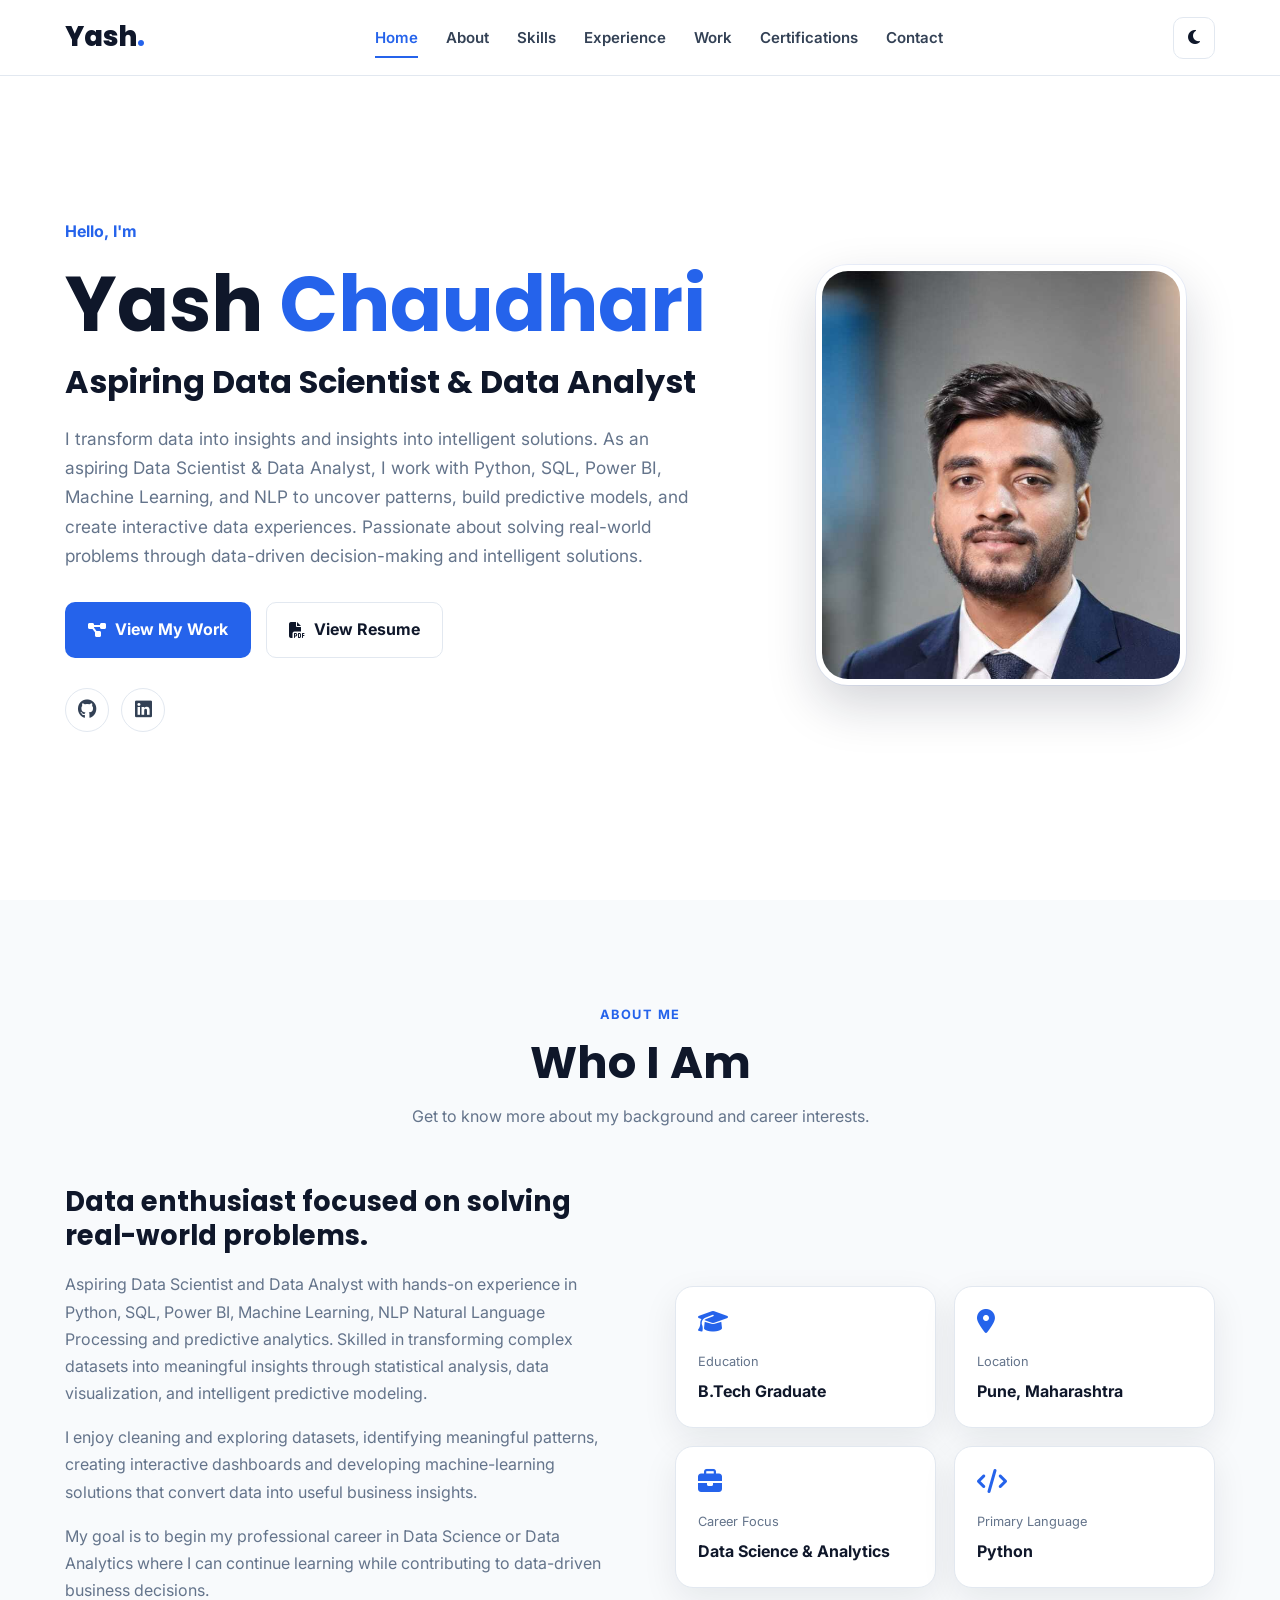
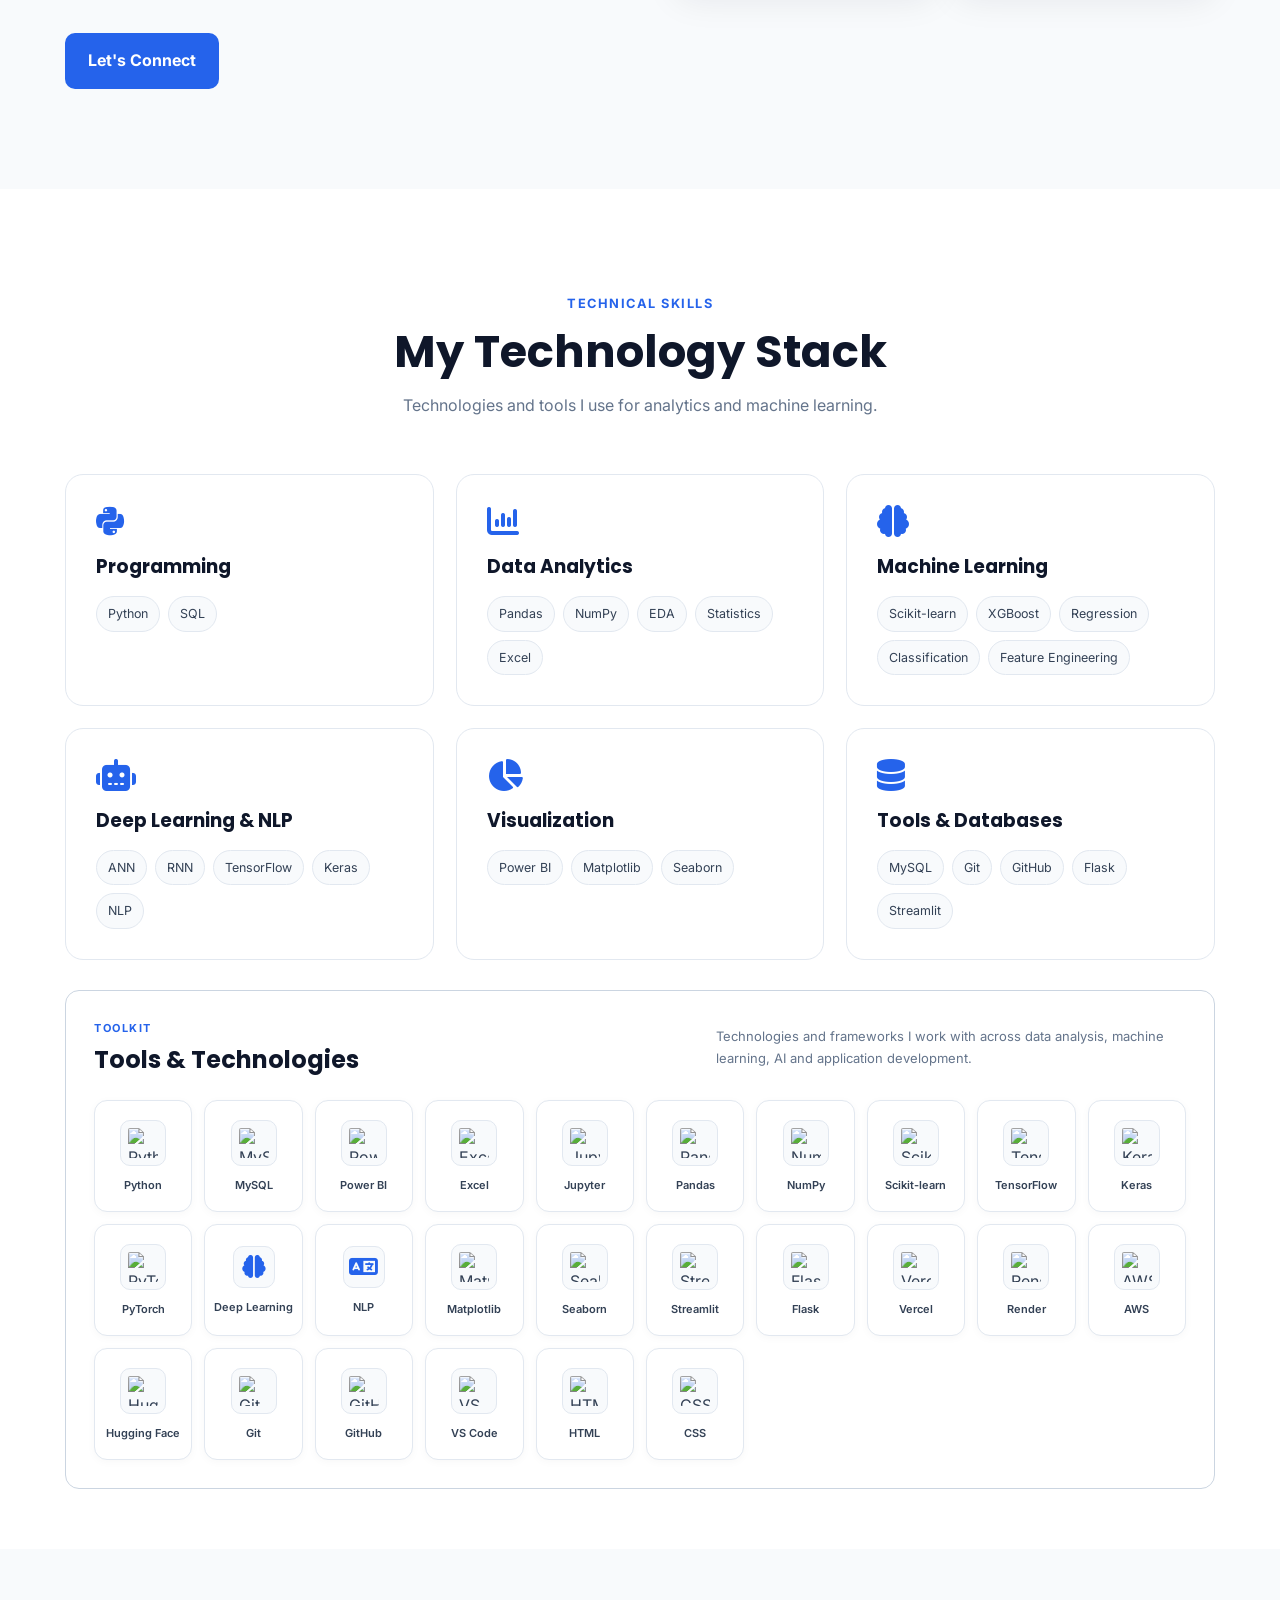
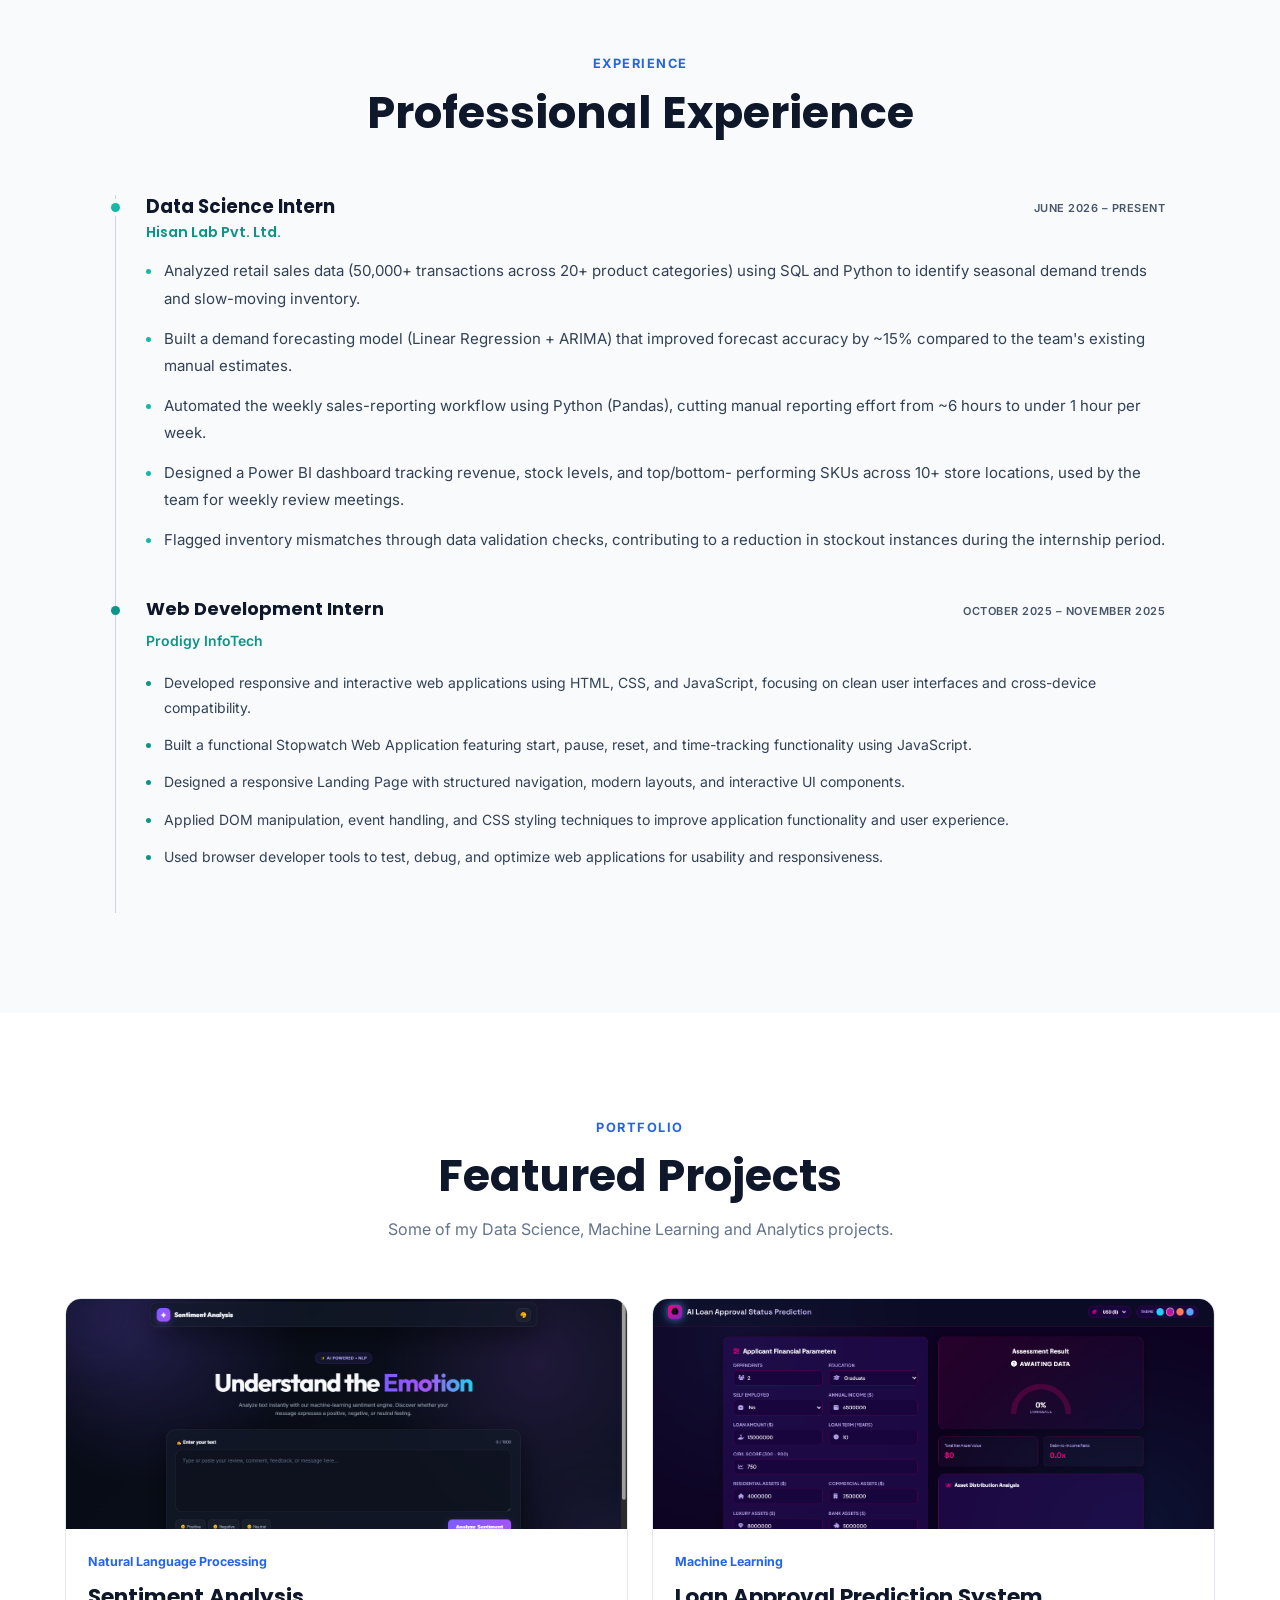
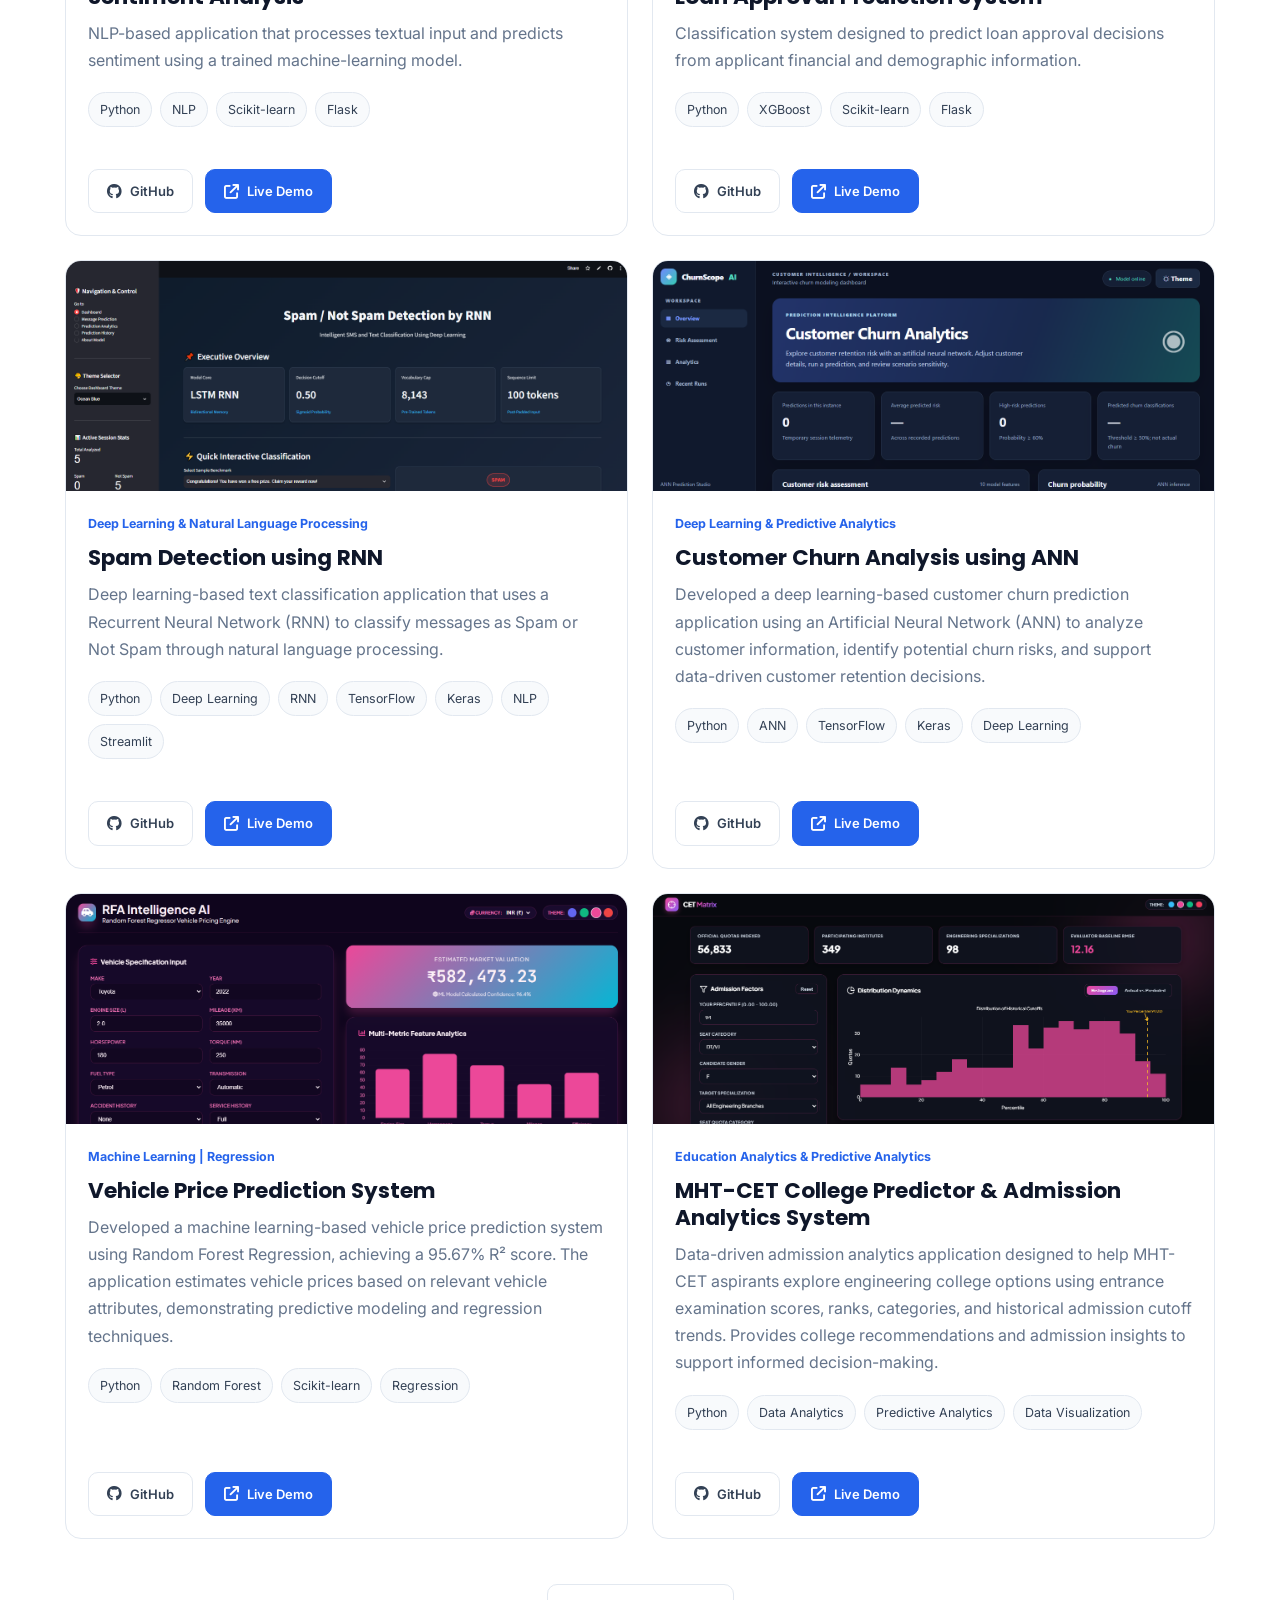
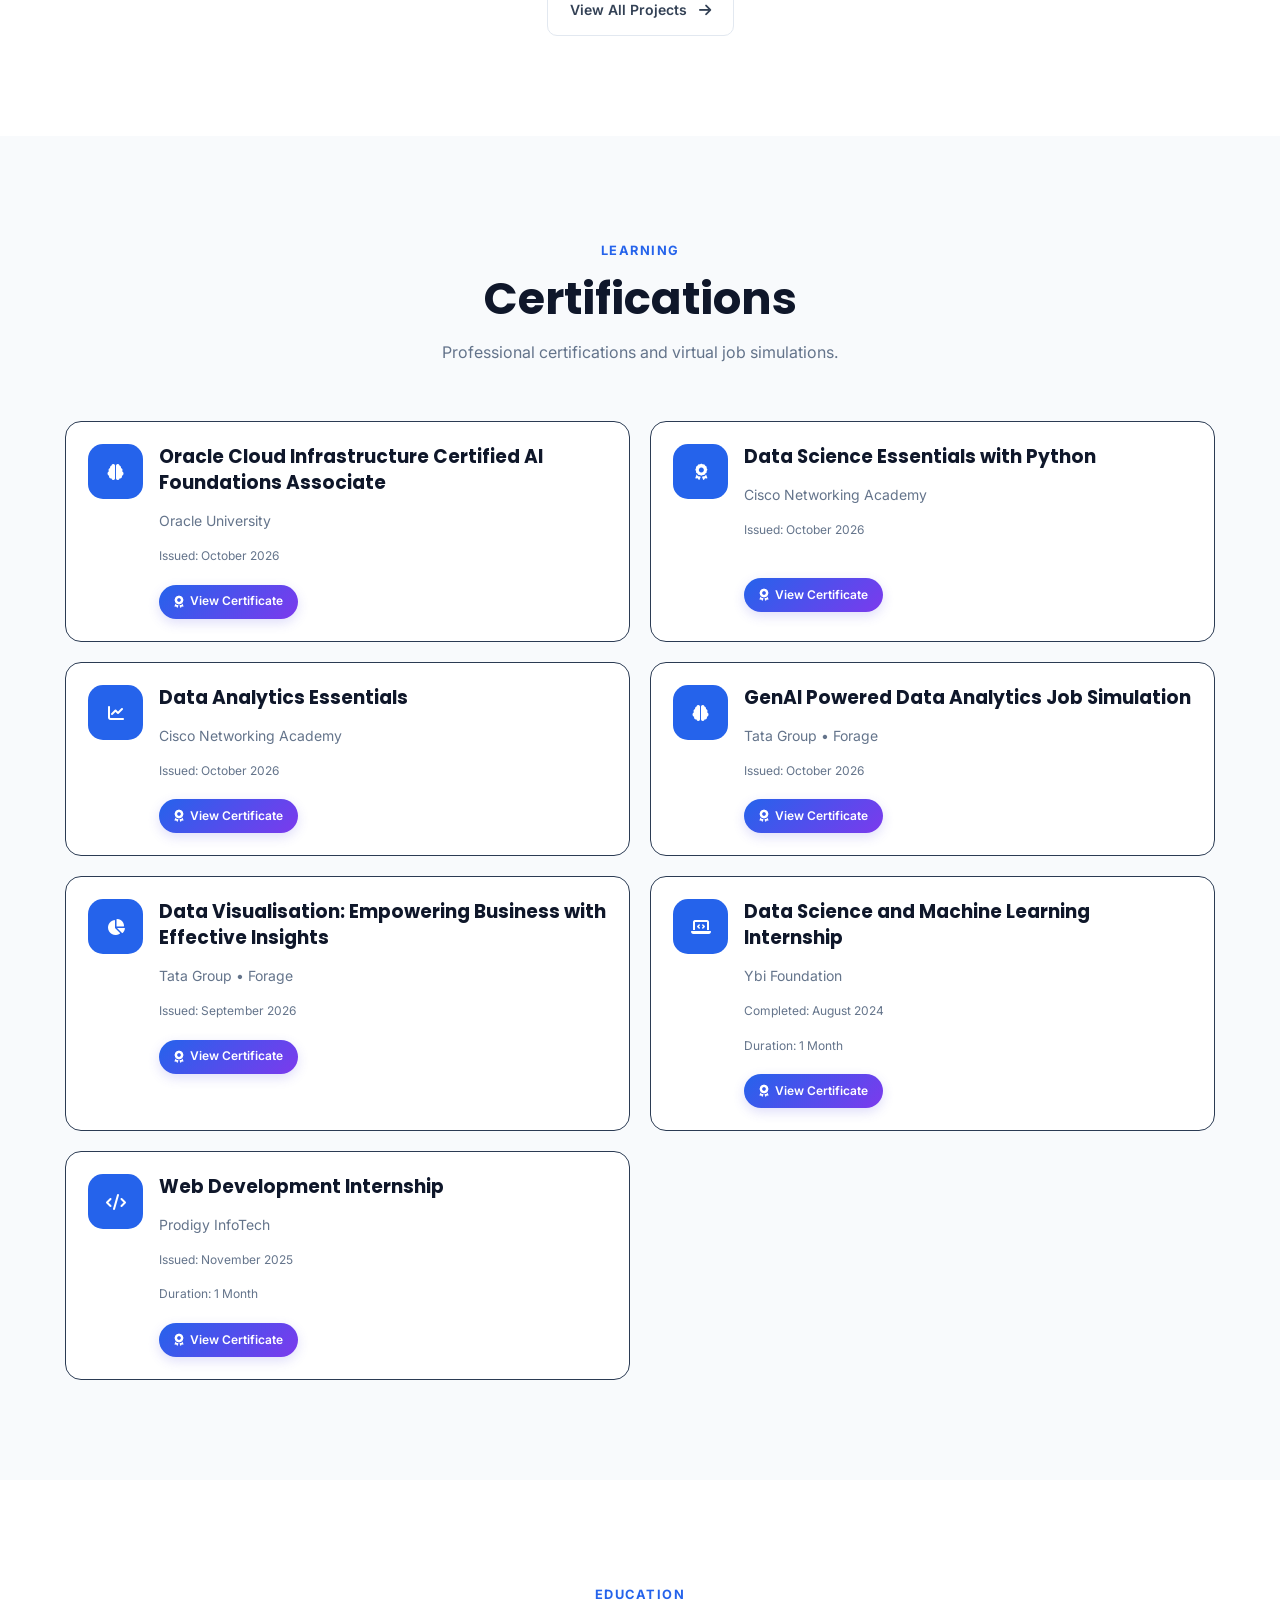
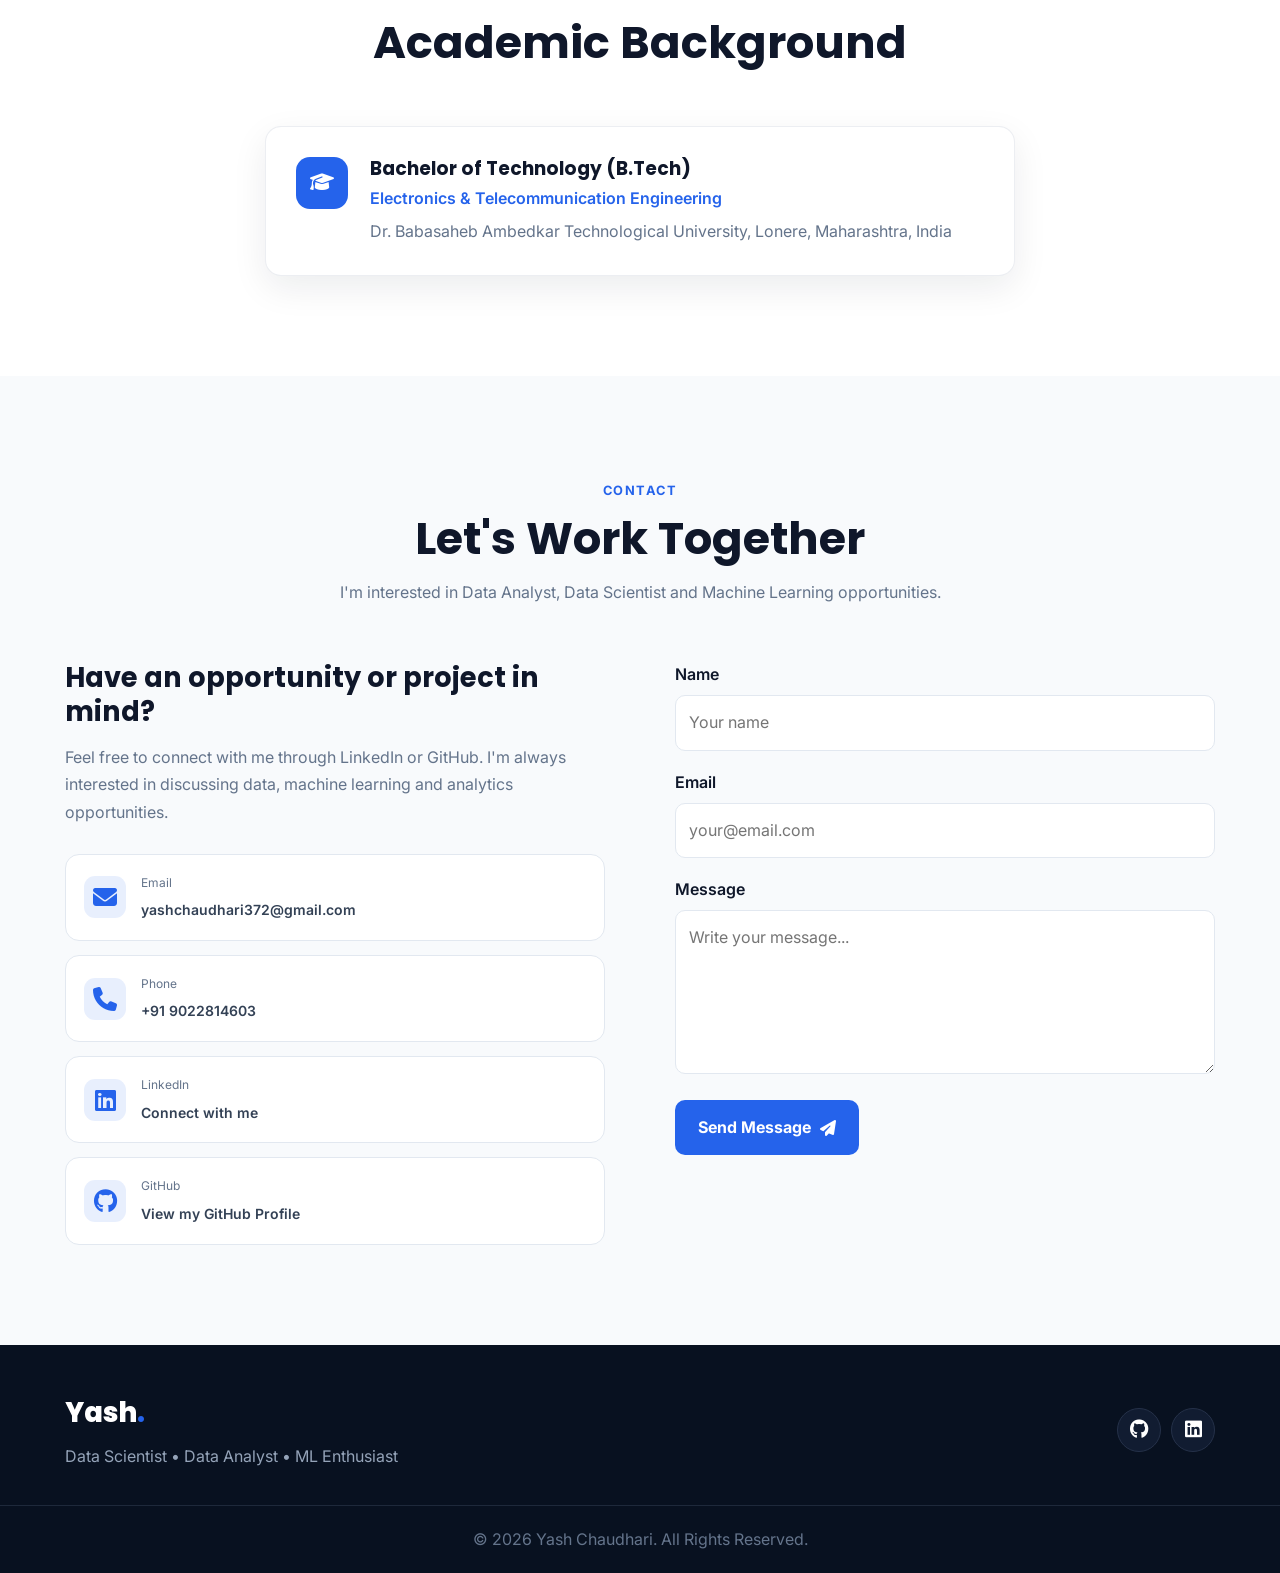
==== commit 8c872db0: "Configure Netlify contact form and thank you page" ====
--- a/index.html
+++ b/index.html
@@ -1750,14 +1750,23 @@
             </div>
 
 
-            <form class="contact-form reveal"
-                  name="contact"
-                  method="POST"
-                  data-netlify="true">
-
-                <input type="hidden"
-                       name="form-name"
-                       value="contact">
+            
+            <form            
+                id="contactForm"
+                name="contact"
+                method="POST"
+                action="/pages/thank-you.html"
+                data-netlify="true"
+                netlify-honeypot="bot-field">
+
+                <input type="hidden" name="form-name" value="contact">
+
+                <p hidden>
+                    <label>
+                        Leave this field empty:
+                        <input name="bot-field">
+                    </label>
+                </p>
 
 
                 <div class="form-group">
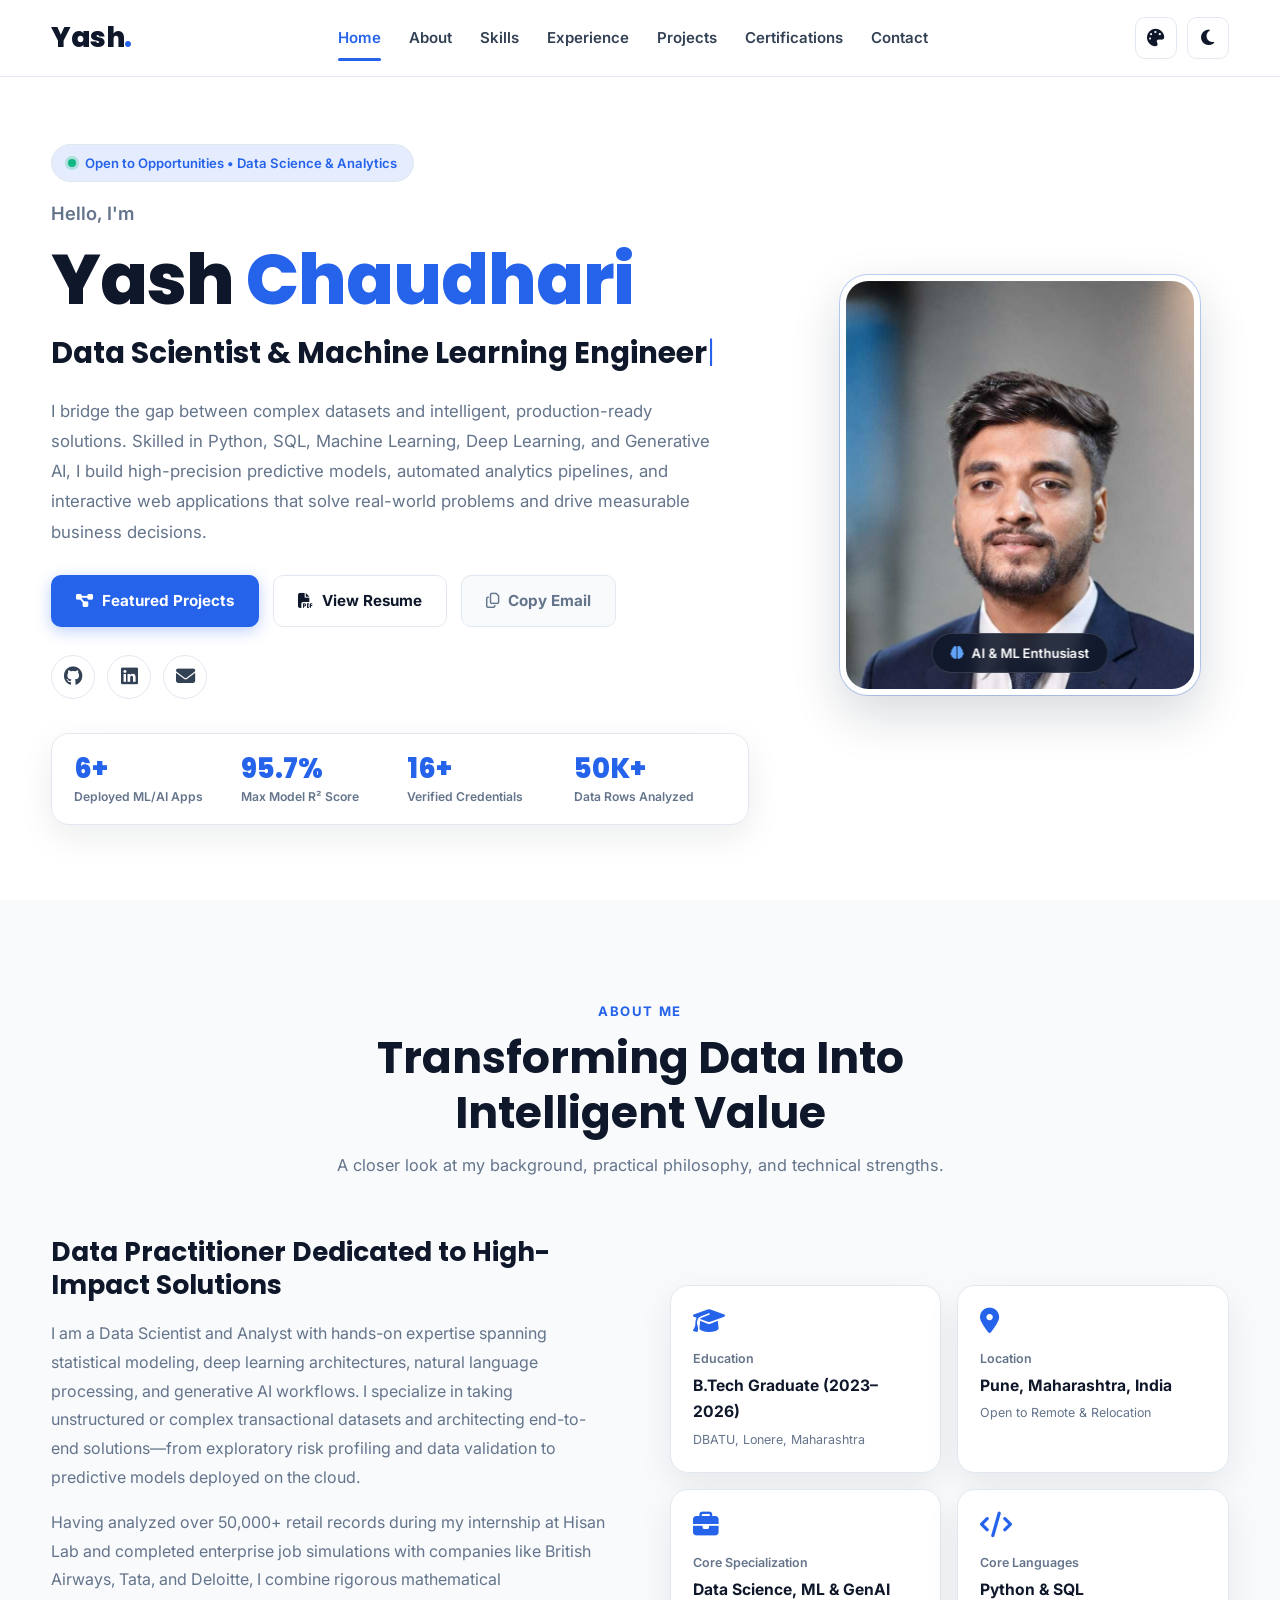
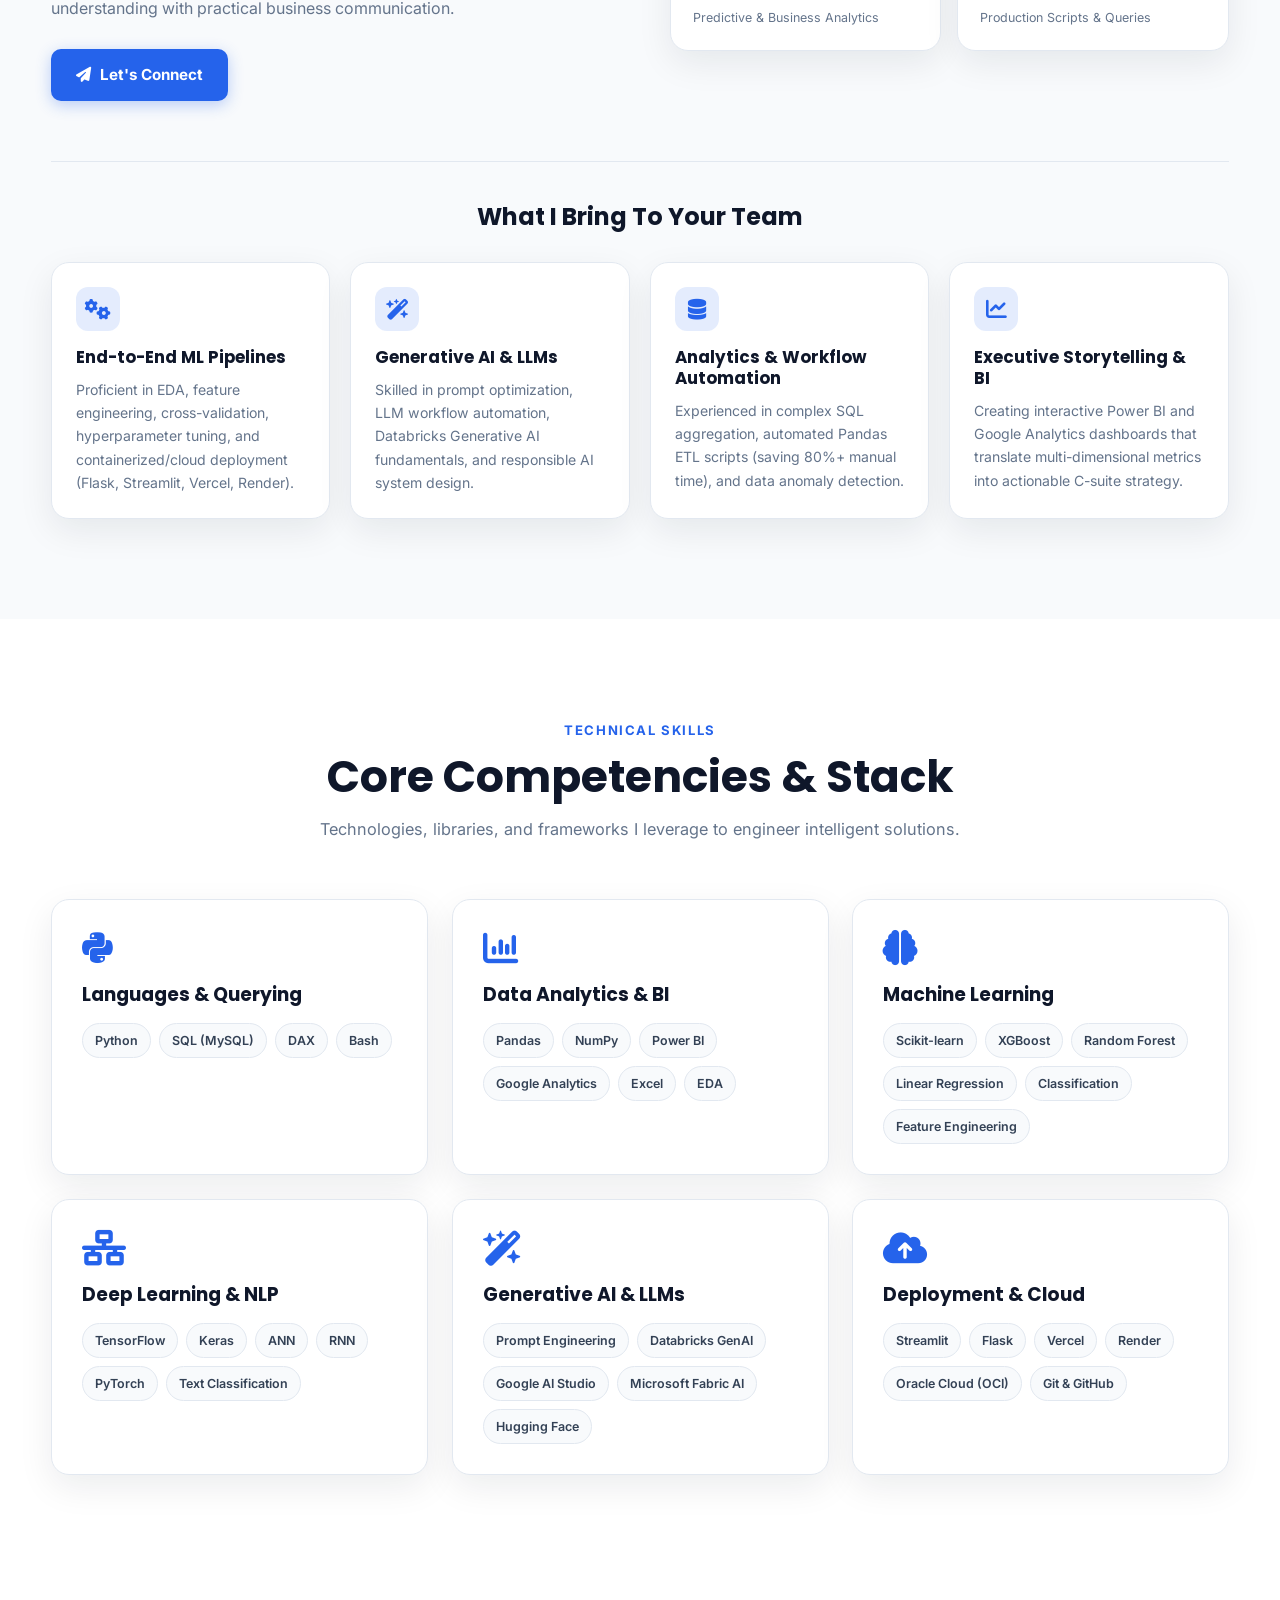
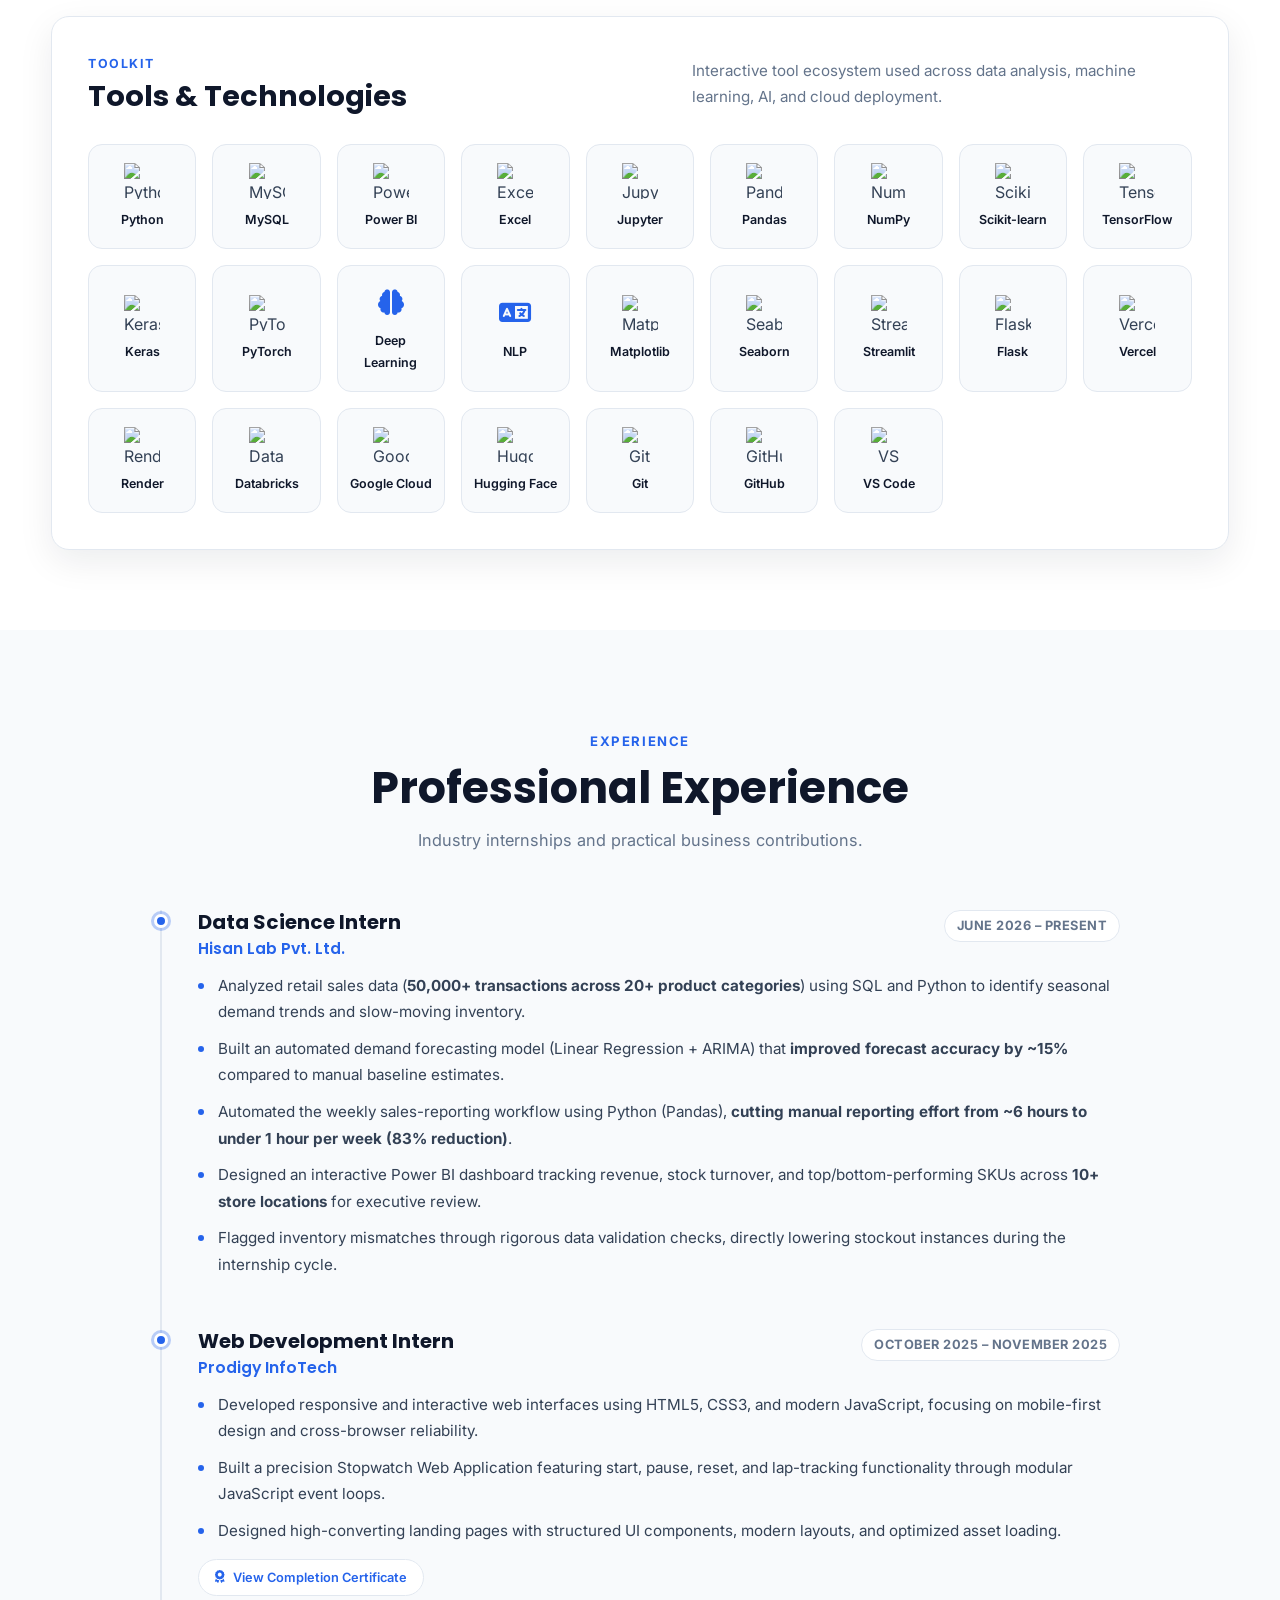
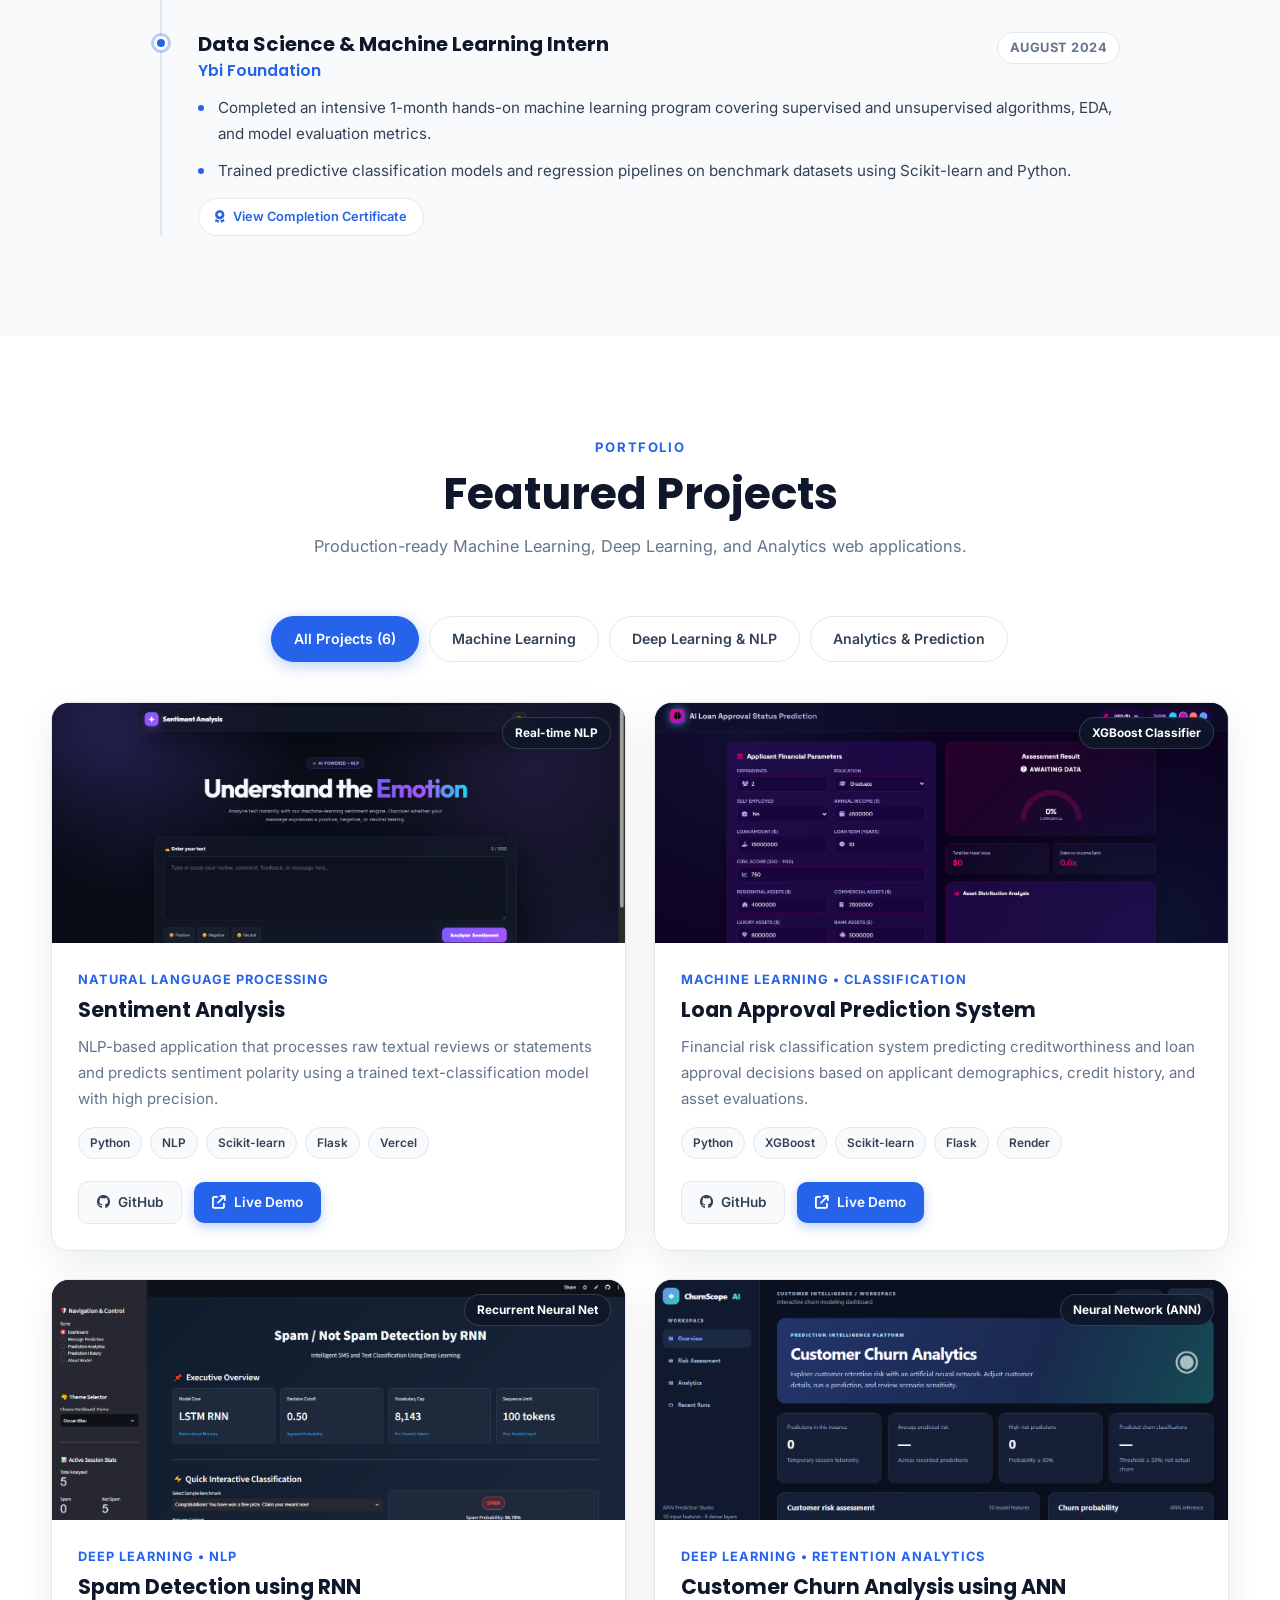
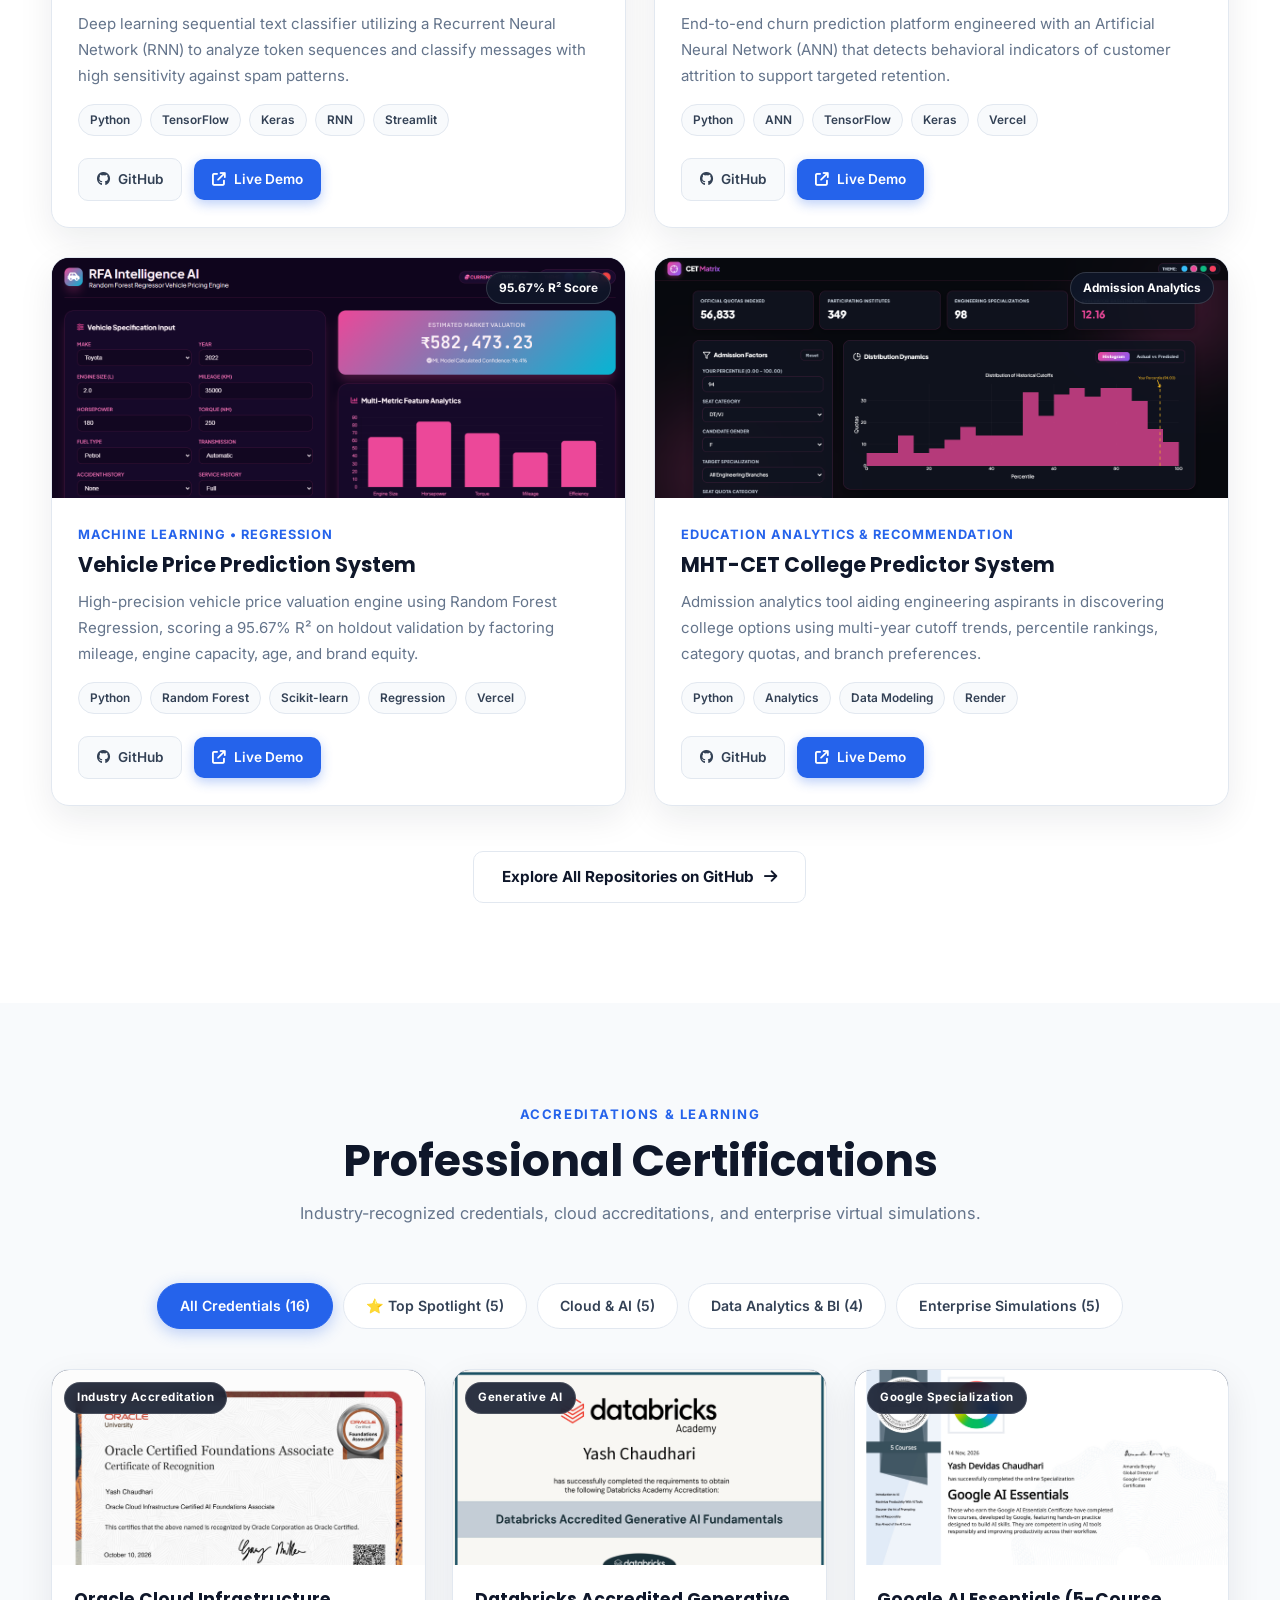
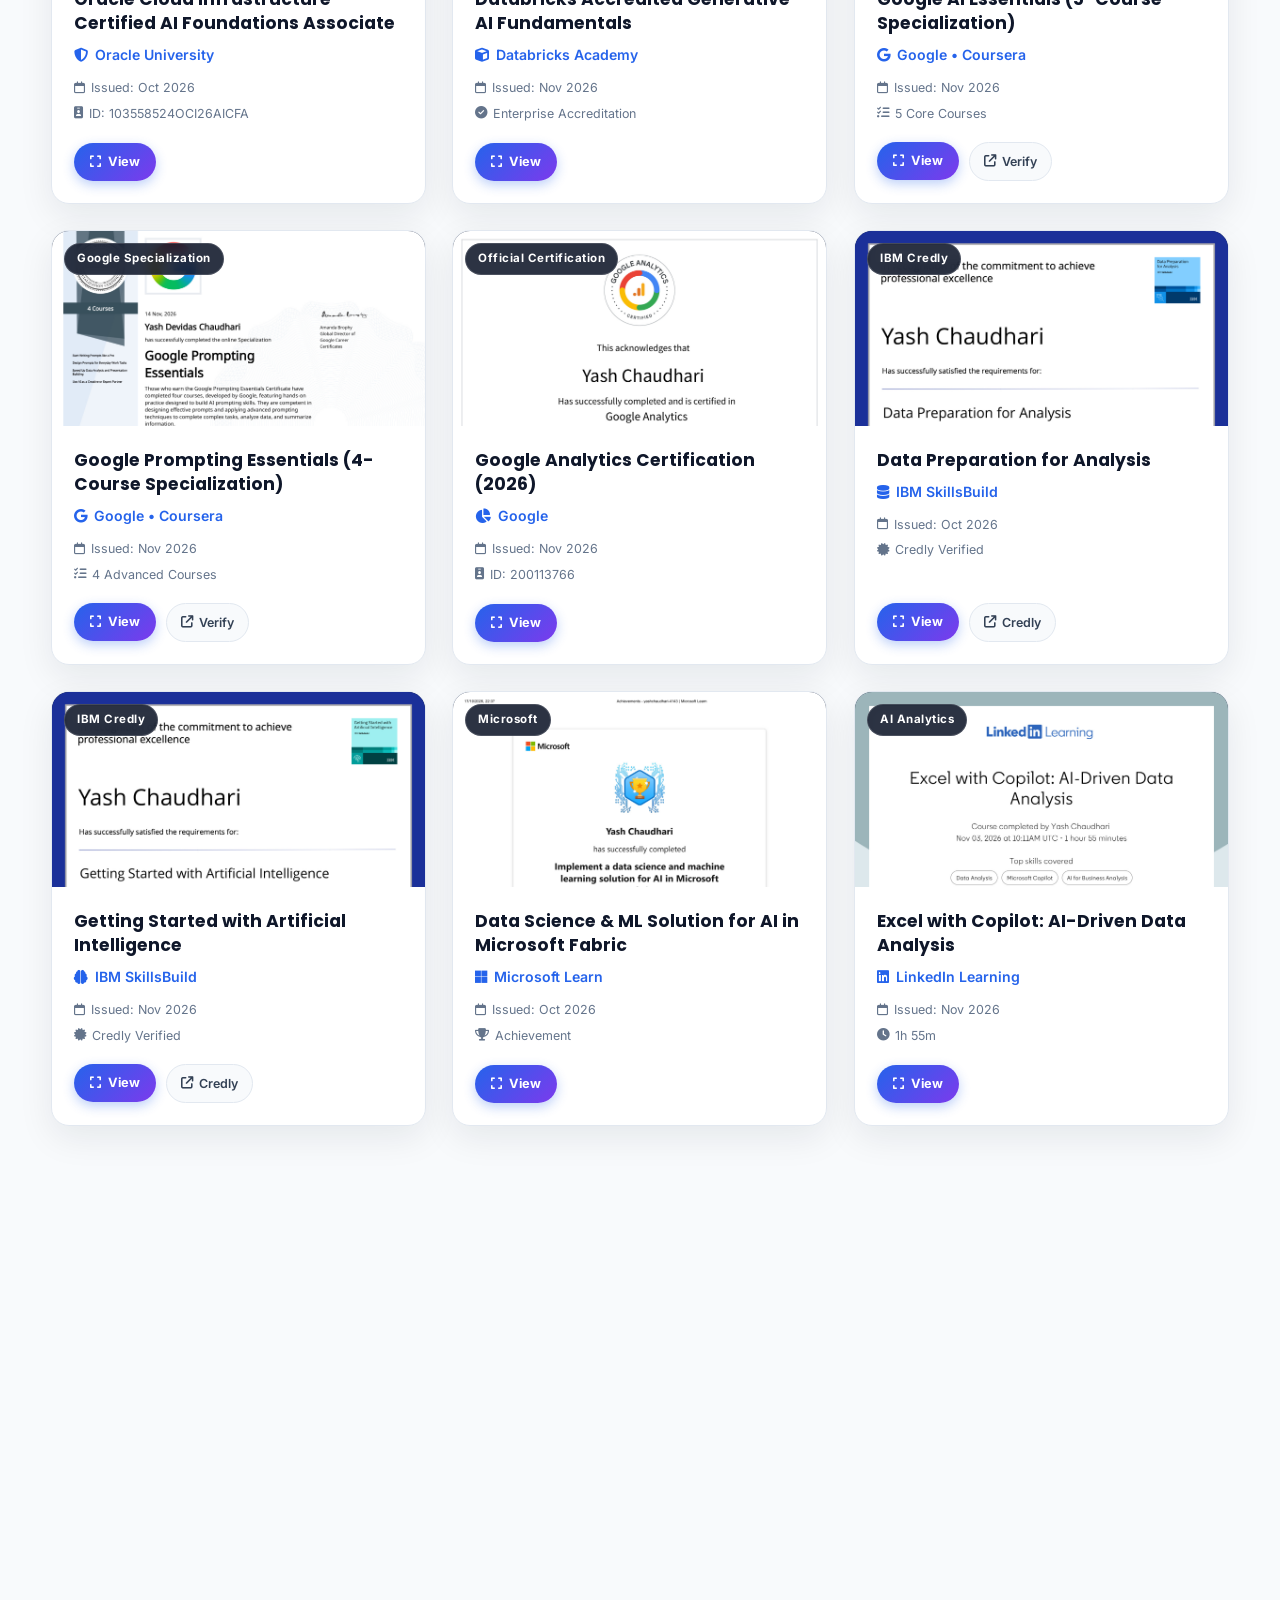
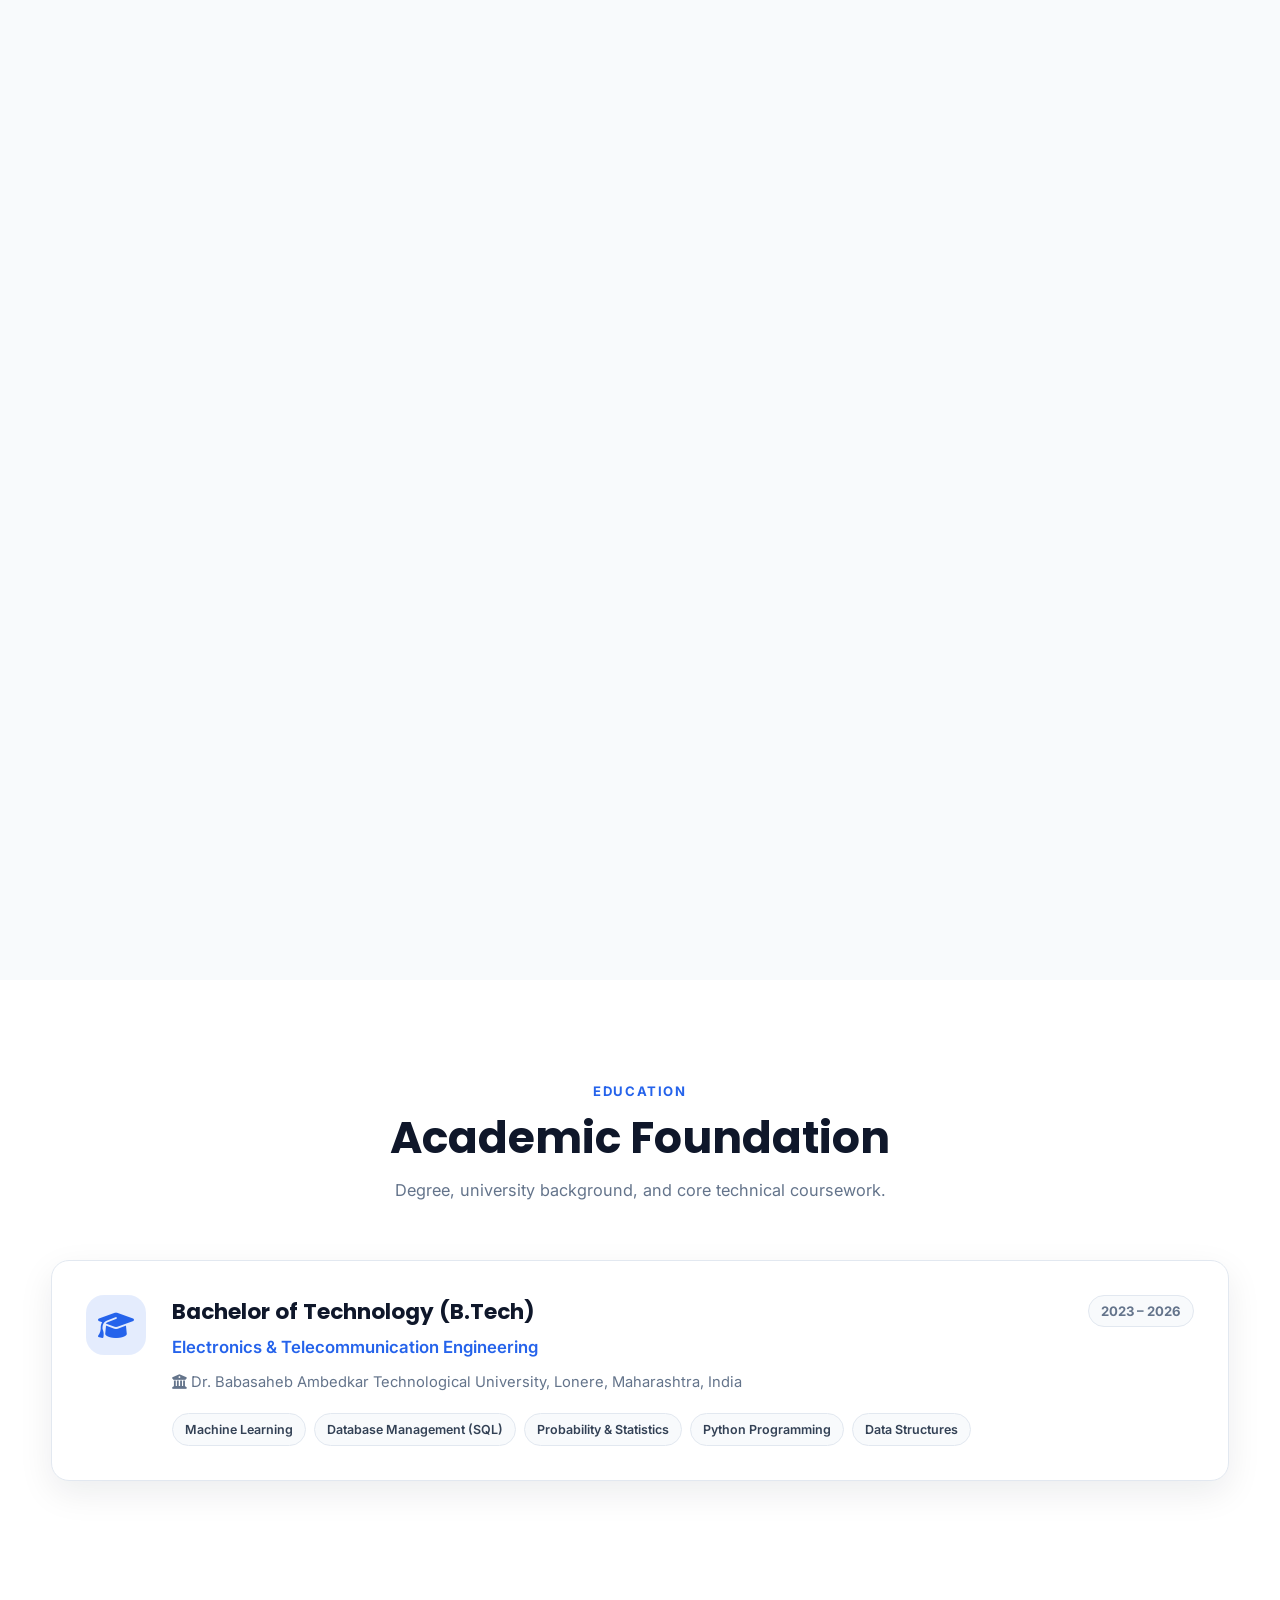
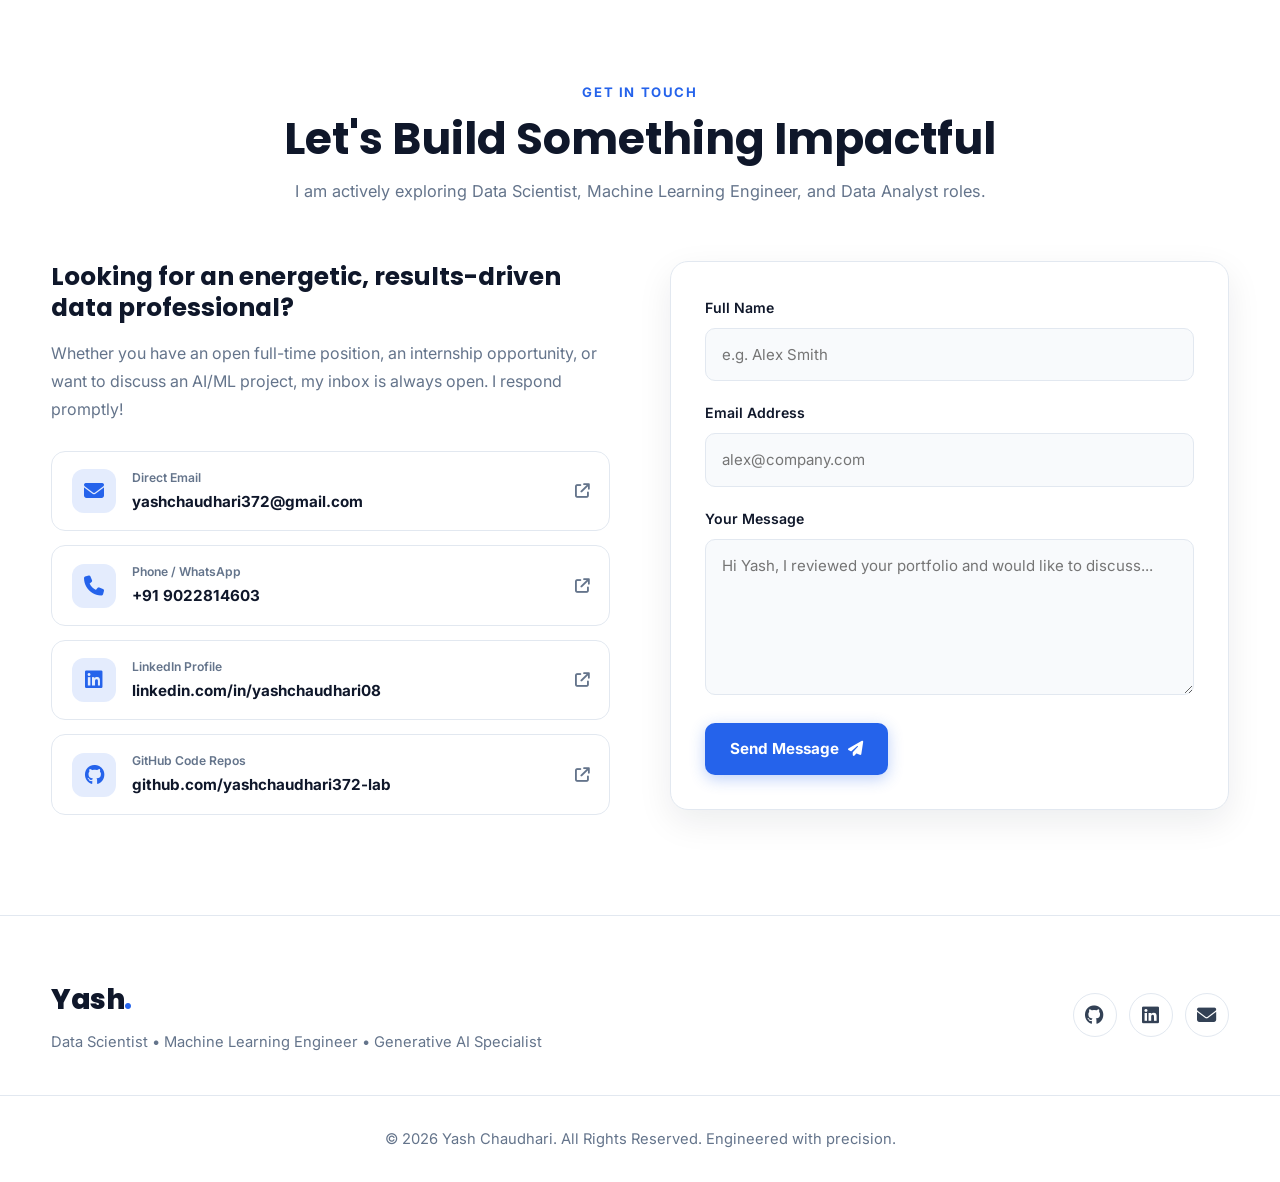
==== commit 1bca01e5: "Enhance portfolio: multi-color theme switcher, top certificates spotlight, interactive lightbox, and" ====
--- a/index.html
+++ b/index.html
@@ -1,37 +1,37 @@
 <!DOCTYPE html>
-<html lang="en">
+<html lang="en" data-color="blue">
 <head>
     <meta charset="UTF-8">
     <meta name="viewport" content="width=device-width, initial-scale=1.0">
-
-    <title>Yash Chaudhari | Data Scientist & Data Analyst</title>
-
-    <meta name="description"
-          content="Portfolio of Yash Chaudhari - Aspiring Data Scientist and Data Analyst skilled in Python, SQL, Power BI, Machine Learning, NLP and Data Analytics.">
-
-    <meta name="keywords"
-          content="Yash Chaudhari, Data Scientist, Data Analyst, Python, SQL, Power BI, Machine Learning, NLP">
-
+    <title>Yash Chaudhari | Data Scientist &amp; Machine Learning Engineer</title>
+    <meta name="description" content="Portfolio of Yash Chaudhari - Data Scientist, ML Engineer and AI Specialist skilled in Python, SQL, Machine Learning, Deep Learning, Generative AI, and Power BI.">
+    <meta name="keywords" content="Yash Chaudhari, Data Scientist, Machine Learning Engineer, Data Analyst, Python, SQL, Power BI, Deep Learning, NLP, Generative AI">
     <meta name="author" content="Yash Chaudhari">
+
+    <!-- Prevent Theme Flash -->
+    <script>
+        (function() {
+            const savedTheme = localStorage.getItem('portfolio-theme');
+            if (savedTheme === 'dark') {
+                document.documentElement.classList.add('dark-theme');
+            }
+            const savedColor = localStorage.getItem('portfolio-accent-color') || 'blue';
+            document.documentElement.setAttribute('data-color', savedColor);
+        })();
+    </script>
 
     <link rel="stylesheet" href="css/style.css">
     <link rel="stylesheet" href="css/responsive.css">
-
     <link rel="preconnect" href="https://fonts.googleapis.com">
     <link rel="preconnect" href="https://fonts.gstatic.com" crossorigin>
-
-    <link href="https://fonts.googleapis.com/css2?family=Inter:wght@400;500;600;700;800&family=Poppins:wght@500;600;700&display=swap"
-          rel="stylesheet">
-
-    <link rel="stylesheet"
-          href="https://cdnjs.cloudflare.com/ajax/libs/font-awesome/6.5.2/css/all.min.css">
+    <link href="https://fonts.googleapis.com/css2?family=Inter:wght@300;400;500;600;700;800&family=Poppins:wght@500;600;700;800&display=swap" rel="stylesheet">
+    <link rel="stylesheet" href="https://cdnjs.cloudflare.com/ajax/libs/font-awesome/6.5.2/css/all.min.css">
 </head>
-
 <body>
 
+<!-- HEADER & NAVIGATION -->
 <header class="header">
     <div class="container navbar">
-
         <a href="#home" class="logo">
             Yash<span>.</span>
         </a>
@@ -41,1851 +41,1207 @@
             <a href="#about" class="nav-link">About</a>
             <a href="#skills" class="nav-link">Skills</a>
             <a href="#experience" class="nav-link">Experience</a>
-            <a href="#projects" class="nav-link">Work</a>
+            <a href="#projects" class="nav-link">Projects</a>
             <a href="#certifications" class="nav-link">Certifications</a>
             <a href="#contact" class="nav-link">Contact</a>
         </nav>
 
         <div class="nav-actions">
-
-            <button id="themeToggle" class="theme-btn" aria-label="Toggle theme">
+            <!-- Multi-Color Theme Palette Picker -->
+            <div class="palette-wrapper">
+                <button id="paletteToggle" class="palette-btn" aria-label="Change accent theme color" title="Theme Accent Colors">
+                    <i class="fa-solid fa-palette"></i>
+                </button>
+                <div class="palette-dropdown" id="paletteDropdown">
+                    <span class="palette-title">Accent Palette</span>
+                    <div class="palette-grid">
+                        <button class="palette-color-btn active" data-color="blue" style="background: #2563eb;" title="Electric Blue" aria-label="Blue Theme"></button>
+                        <button class="palette-color-btn" data-color="emerald" style="background: #059669;" title="Cyber Emerald" aria-label="Emerald Theme"></button>
+                        <button class="palette-color-btn" data-color="purple" style="background: #7c3aed;" title="Royal Violet" aria-label="Purple Theme"></button>
+                        <button class="palette-color-btn" data-color="amber" style="background: #ea580c;" title="Sunset Amber" aria-label="Amber Theme"></button>
+                        <button class="palette-color-btn" data-color="rose" style="background: #e11d48;" title="Ruby Rose" aria-label="Rose Theme"></button>
+                        <button class="palette-color-btn" data-color="cyan" style="background: #0284c7;" title="Neon Cyan" aria-label="Cyan Theme"></button>
+                    </div>
+                </div>
+            </div>
+
+            <!-- Light / Dark Mode Toggle -->
+            <button id="themeToggle" class="theme-btn" aria-label="Toggle dark/light theme" title="Toggle Theme">
                 <i class="fa-solid fa-moon"></i>
             </button>
 
+            <!-- Mobile Menu Toggle -->
             <button id="menuToggle" class="menu-btn" aria-label="Open navigation">
                 <i class="fa-solid fa-bars"></i>
             </button>
-
-        </div>
-
+        </div>
     </div>
 </header>
 
-
 <main>
 
-<!-- HERO -->
-
+<!-- HERO SECTION -->
 <section class="hero section" id="home">
-
     <div class="container hero-grid">
-
         <div class="hero-content reveal">
-
-            <p class="hero-tag">
-                Hello, I'm
+            <div class="hero-status-pill">
+                <span class="status-indicator"></span>
+                <span>Open to Opportunities &bull; Data Science &amp; Analytics</span>
+            </div>
+
+            <p class="hero-tag">Hello, I'm</p>
+
+            <h1>Yash <span>Chaudhari</span></h1>
+
+            <h2 class="hero-role-title">
+                <span id="roleTypedText">Data Scientist &amp; Machine Learning Engineer</span><span class="cursor">|</span>
+            </h2>
+
+            <p class="hero-description">
+                I bridge the gap between complex datasets and intelligent, production-ready solutions. 
+                Skilled in Python, SQL, Machine Learning, Deep Learning, and Generative AI, I build 
+                high-precision predictive models, automated analytics pipelines, and interactive web 
+                applications that solve real-world problems and drive measurable business decisions.
             </p>
 
-            <h1>
-                Yash <span>Chaudhari</span>
-            </h1>
-
-            <h2>
-                Aspiring Data Scientist & Data Analyst
-            </h2>
-
-            <p class="hero-description">
-                I transform data into insights and insights into intelligent solutions. 
-                As an aspiring Data Scientist & Data Analyst, I work with Python, SQL, 
-                Power BI, Machine Learning, and NLP to uncover patterns, build predictive
-                models, and create interactive data experiences. Passionate about solving
-                real-world problems through data-driven decision-making and intelligent solutions.
-            </p>
-
             <div class="hero-buttons">
-
                 <a href="#projects" class="btn btn-primary">
                     <i class="fa-solid fa-diagram-project"></i>
-                    View My Work
+                    <span>Featured Projects</span>
                 </a>
 
-                <a href="assets/resume/Yash-Chaudhari-Resume.pdf"
-                   target="_blank"
-                   class="btn btn-outline">
-
+                <a href="assets/resume/Yash-Chaudhari-Resume.pdf" target="_blank" class="btn btn-outline">
                     <i class="fa-solid fa-file-pdf"></i>
-                    View Resume
-
+                    <span>View Resume</span>
                 </a>
 
+                <button id="copyEmailBtn" class="btn btn-subtle" title="Copy email address">
+                    <i class="fa-regular fa-copy"></i>
+                    <span>Copy Email</span>
+                </button>
             </div>
 
             <div class="social-links">
-
-                <a href="https://github.com/yashchaudhari372-lab"
-                   target="_blank"
-                   aria-label="GitHub">
-
+                <a href="https://github.com/yashchaudhari372-lab" target="_blank" rel="noopener noreferrer" aria-label="GitHub Profile">
                     <i class="fa-brands fa-github"></i>
-
                 </a>
-
-                <a href="https://www.linkedin.com/in/yashchaudhari08"
-                   target="_blank"
-                   aria-label="LinkedIn">
-
+                <a href="https://www.linkedin.com/in/yashchaudhari08" target="_blank" rel="noopener noreferrer" aria-label="LinkedIn Profile">
                     <i class="fa-brands fa-linkedin"></i>
-
                 </a>
-
-            </div>
-
-        </div>
-
+                <a href="mailto:yashchaudhari372@gmail.com" aria-label="Send Email">
+                    <i class="fa-solid fa-envelope"></i>
+                </a>
+            </div>
+
+            <!-- RECRUITER METRIC COUNTER -->
+            <div class="hero-stats">
+                <div class="stat-item">
+                    <span class="stat-number">6+</span>
+                    <span class="stat-label">Deployed ML/AI Apps</span>
+                </div>
+                <div class="stat-item">
+                    <span class="stat-number">95.7%</span>
+                    <span class="stat-label">Max Model R² Score</span>
+                </div>
+                <div class="stat-item">
+                    <span class="stat-number">16+</span>
+                    <span class="stat-label">Verified Credentials</span>
+                </div>
+                <div class="stat-item">
+                    <span class="stat-number">50K+</span>
+                    <span class="stat-label">Data Rows Analyzed</span>
+                </div>
+            </div>
+        </div>
 
         <div class="hero-image reveal">
-
             <div class="image-wrapper">
-                <img src="assets/images/profile/profile.jpg"
-                     alt="Yash Chaudhari">
-            </div>
-
-        </div>
-
+                <img src="assets/images/profile/profile.jpg" alt="Yash Chaudhari - Data Scientist">
+                <div class="image-badge">
+                    <i class="fa-solid fa-brain"></i>
+                    <span>AI &amp; ML Enthusiast</span>
+                </div>
+            </div>
+        </div>
     </div>
-
 </section>
 
-
-<!-- ABOUT -->
-
+<!-- ABOUT SECTION -->
 <section class="section section-alt" id="about">
-
     <div class="container">
-
         <div class="section-heading reveal">
-
             <span>About Me</span>
-
-            <h2>Who I Am</h2>
-
-            <p>
-                Get to know more about my background and career interests.
-            </p>
-
-        </div>
-
+            <h2>Transforming Data Into Intelligent Value</h2>
+            <p>A closer look at my background, practical philosophy, and technical strengths.</p>
+        </div>
 
         <div class="about-grid">
-
             <div class="about-text reveal">
-
-                <h3>
-                    Data enthusiast focused on solving real-world problems.
-                </h3>
-
+                <h3>Data Practitioner Dedicated to High-Impact Solutions</h3>
                 <p>
-                    Aspiring Data Scientist and Data Analyst with hands-on 
-                    experience in Python, SQL, Power BI, Machine Learning, NLP
-                    Natural Language Processing
-                    and predictive analytics. Skilled in transforming complex
-                    datasets into meaningful insights through statistical analysis,
-                    data visualization, and intelligent predictive modeling.
+                    I am a Data Scientist and Analyst with hands-on expertise spanning statistical modeling, 
+                    deep learning architectures, natural language processing, and generative AI workflows. 
+                    I specialize in taking unstructured or complex transactional datasets and architecting end-to-end 
+                    solutions—from exploratory risk profiling and data validation to predictive models deployed on the cloud.
                 </p>
-
                 <p>
-                    I enjoy cleaning and exploring datasets, identifying meaningful
-                    patterns, creating interactive dashboards and developing
-                    machine-learning solutions that convert data into useful
-                    business insights.
+                    Having analyzed over 50,000+ retail records during my internship at Hisan Lab and completed 
+                    enterprise job simulations with companies like British Airways, Tata, and Deloitte, I combine 
+                    rigorous mathematical understanding with practical business communication.
                 </p>
-
-                <p>
-                    My goal is to begin my professional career in Data Science or
-                    Data Analytics where I can continue learning while contributing
-                    to data-driven business decisions.
-                </p>
-
                 <a href="#contact" class="btn btn-primary">
-                    Let's Connect
+                    <i class="fa-solid fa-paper-plane"></i>
+                    <span>Let's Connect</span>
                 </a>
-
-            </div>
-
+            </div>
 
             <div class="about-cards reveal">
-
                 <div class="info-card">
                     <i class="fa-solid fa-graduation-cap"></i>
-
                     <div>
                         <span>Education</span>
-                        <strong>B.Tech Graduate</strong>
+                        <strong>B.Tech Graduate (2023–2026)</strong>
+                        <small>DBATU, Lonere, Maharashtra</small>
                     </div>
                 </div>
 
                 <div class="info-card">
                     <i class="fa-solid fa-location-dot"></i>
-
                     <div>
                         <span>Location</span>
-                        <strong>Pune, Maharashtra</strong>
+                        <strong>Pune, Maharashtra, India</strong>
+                        <small>Open to Remote &amp; Relocation</small>
                     </div>
                 </div>
 
                 <div class="info-card">
                     <i class="fa-solid fa-briefcase"></i>
-
                     <div>
-                        <span>Career Focus</span>
-                        <strong>Data Science & Analytics</strong>
+                        <span>Core Specialization</span>
+                        <strong>Data Science, ML &amp; GenAI</strong>
+                        <small>Predictive &amp; Business Analytics</small>
                     </div>
                 </div>
 
                 <div class="info-card">
                     <i class="fa-solid fa-code"></i>
-
                     <div>
-                        <span>Primary Language</span>
-                        <strong>Python</strong>
-                    </div>
-                </div>
-
-            </div>
-
-        </div>
-
+                        <span>Core Languages</span>
+                        <strong>Python &amp; SQL</strong>
+                        <small>Production Scripts &amp; Queries</small>
+                    </div>
+                </div>
+            </div>
+        </div>
+
+        <!-- WHAT I BRING TO YOUR TEAM -->
+        <div class="competencies-container reveal">
+            <h3 class="competencies-title">What I Bring To Your Team</h3>
+            <div class="competencies-grid">
+                <div class="comp-card">
+                    <div class="comp-icon"><i class="fa-solid fa-gears"></i></div>
+                    <h4>End-to-End ML Pipelines</h4>
+                    <p>Proficient in EDA, feature engineering, cross-validation, hyperparameter tuning, and containerized/cloud deployment (Flask, Streamlit, Vercel, Render).</p>
+                </div>
+                <div class="comp-card">
+                    <div class="comp-icon"><i class="fa-solid fa-wand-magic-sparkles"></i></div>
+                    <h4>Generative AI &amp; LLMs</h4>
+                    <p>Skilled in prompt optimization, LLM workflow automation, Databricks Generative AI fundamentals, and responsible AI system design.</p>
+                </div>
+                <div class="comp-card">
+                    <div class="comp-icon"><i class="fa-solid fa-database"></i></div>
+                    <h4>Analytics &amp; Workflow Automation</h4>
+                    <p>Experienced in complex SQL aggregation, automated Pandas ETL scripts (saving 80%+ manual time), and data anomaly detection.</p>
+                </div>
+                <div class="comp-card">
+                    <div class="comp-icon"><i class="fa-solid fa-chart-line"></i></div>
+                    <h4>Executive Storytelling &amp; BI</h4>
+                    <p>Creating interactive Power BI and Google Analytics dashboards that translate multi-dimensional metrics into actionable C-suite strategy.</p>
+                </div>
+            </div>
+        </div>
     </div>
-
 </section>
 
-
-<!-- SKILLS -->
-
+<!-- SKILLS SECTION -->
 <section class="section" id="skills">
-
     <div class="container">
-
         <div class="section-heading reveal">
-
             <span>Technical Skills</span>
-
-            <h2>My Technology Stack</h2>
-
-            <p>
-                Technologies and tools I use for analytics and machine learning.
-            </p>
-
-        </div>
-
+            <h2>Core Competencies &amp; Stack</h2>
+            <p>Technologies, libraries, and frameworks I leverage to engineer intelligent solutions.</p>
+        </div>
 
         <div class="skills-grid">
-
             <div class="skill-card reveal">
-
                 <i class="fa-brands fa-python"></i>
-
-                <h3>Programming</h3>
-
+                <h3>Languages &amp; Querying</h3>
                 <div class="skill-tags">
                     <span>Python</span>
-                    <span>SQL</span>
-                </div>
-
-            </div>
-
+                    <span>SQL (MySQL)</span>
+                    <span>DAX</span>
+                    <span>Bash</span>
+                </div>
+            </div>
 
             <div class="skill-card reveal">
-
                 <i class="fa-solid fa-chart-column"></i>
-
-                <h3>Data Analytics</h3>
-
+                <h3>Data Analytics &amp; BI</h3>
                 <div class="skill-tags">
                     <span>Pandas</span>
                     <span>NumPy</span>
+                    <span>Power BI</span>
+                    <span>Google Analytics</span>
+                    <span>Excel</span>
                     <span>EDA</span>
-                    <span>Statistics</span>
-                    <span>Excel</span>
-                </div>
-
-            </div>
-
+                </div>
+            </div>
 
             <div class="skill-card reveal">
-
                 <i class="fa-solid fa-brain"></i>
-
                 <h3>Machine Learning</h3>
-
                 <div class="skill-tags">
                     <span>Scikit-learn</span>
                     <span>XGBoost</span>
-                    <span>Regression</span>
+                    <span>Random Forest</span>
+                    <span>Linear Regression</span>
                     <span>Classification</span>
                     <span>Feature Engineering</span>
                 </div>
-
-            </div>
-
+            </div>
 
             <div class="skill-card reveal">
-
-                <i class="fa-solid fa-robot"></i>
-
-                <h3>Deep Learning & NLP</h3>
-
+                <i class="fa-solid fa-network-wired"></i>
+                <h3>Deep Learning &amp; NLP</h3>
                 <div class="skill-tags">
+                    <span>TensorFlow</span>
+                    <span>Keras</span>
                     <span>ANN</span>
                     <span>RNN</span>
-                    <span>TensorFlow</span>
-                    <span>Keras</span>
-                    <span>NLP</span>
-                </div>
-
-            </div>
-
+                    <span>PyTorch</span>
+                    <span>Text Classification</span>
+                </div>
+            </div>
 
             <div class="skill-card reveal">
-
-                <i class="fa-solid fa-chart-pie"></i>
-
-                <h3>Visualization</h3>
-
+                <i class="fa-solid fa-wand-magic-sparkles"></i>
+                <h3>Generative AI &amp; LLMs</h3>
                 <div class="skill-tags">
-                    <span>Power BI</span>
-                    <span>Matplotlib</span>
-                    <span>Seaborn</span>
-                </div>
-
-            </div>
-
+                    <span>Prompt Engineering</span>
+                    <span>Databricks GenAI</span>
+                    <span>Google AI Studio</span>
+                    <span>Microsoft Fabric AI</span>
+                    <span>Hugging Face</span>
+                </div>
+            </div>
 
             <div class="skill-card reveal">
-
-                <i class="fa-solid fa-database"></i>
-
-                <h3>Tools & Databases</h3>
-
+                <i class="fa-solid fa-cloud-arrow-up"></i>
+                <h3>Deployment &amp; Cloud</h3>
                 <div class="skill-tags">
-                    <span>MySQL</span>
-                    <span>Git</span>
-                    <span>GitHub</span>
+                    <span>Streamlit</span>
                     <span>Flask</span>
-                    <span>Streamlit</span>
-                </div>
-
-            </div>
-
-        </div>
-
+                    <span>Vercel</span>
+                    <span>Render</span>
+                    <span>Oracle Cloud (OCI)</span>
+                    <span>Git &amp; GitHub</span>
+                </div>
+            </div>
+        </div>
     </div>
-
 </section>
 
-
-<!-- TOOLS & TECHNOLOGIES -->
-
+<!-- TOOLKIT ICON GRID -->
 <section class="section toolkit-section" id="toolkit">
-
     <div class="container">
-
         <div class="toolkit-panel reveal">
-
             <div class="toolkit-heading">
                 <div>
                     <span class="toolkit-eyebrow">TOOLKIT</span>
-
-                    <h2>Tools & Technologies</h2>
-                </div>
-
-                <p>
-                    Technologies and frameworks I work with across
-                    data analysis, machine learning, AI and
-                    application development.
-                </p>
+                    <h2>Tools &amp; Technologies</h2>
+                </div>
+                <p>Interactive tool ecosystem used across data analysis, machine learning, AI, and cloud deployment.</p>
             </div>
 
             <div class="technology-grid">
-
-                <!-- Programming -->
-                <div class="technology-card">
-                    <img src="https://cdn.jsdelivr.net/gh/devicons/devicon@latest/icons/python/python-original.svg"
-                        alt="Python">
-                    <span>Python</span>
-                </div>
-
-                <div class="technology-card">
-                    <img src="https://cdn.jsdelivr.net/gh/devicons/devicon@latest/icons/mysql/mysql-original.svg"
-                        alt="MySQL">
-                    <span>MySQL</span>
-                </div>
-
-                <!-- Analytics -->
-                <div class="technology-card">
-                    <img src="https://api.iconify.design/logos/microsoft-power-bi.svg"
-                        alt="Power BI" loading="lazy">
-                    <span>Power BI</span>
-                </div>
-
-                <div class="technology-card">
-                    <img src="https://api.iconify.design/vscode-icons/file-type-excel.svg"
-                        alt="Excel" loading="lazy">
-                    <span>Excel</span>
-                </div>
-
-                <div class="technology-card">
-                    <img src="https://cdn.simpleicons.org/jupyter"
-                        alt="Jupyter">
-                    <span>Jupyter</span>
-                </div>
-
-                <div class="technology-card">
-                    <img src="https://cdn.jsdelivr.net/gh/devicons/devicon@latest/icons/pandas/pandas-original.svg"
-                        alt="Pandas">
-                    <span>Pandas</span>
-                </div>
-
-                <div class="technology-card">
-                    <img src="https://cdn.jsdelivr.net/gh/devicons/devicon@latest/icons/numpy/numpy-original.svg"
-                        alt="NumPy">
-                    <span>NumPy</span>
-                </div>
-
-                <!-- Machine Learning -->
-                <div class="technology-card">
-                    <img src="https://cdn.simpleicons.org/scikitlearn"
-                        alt="Scikit-learn">
-                    <span>Scikit-learn</span>
-                </div>
-
-                <div class="technology-card">
-                    <img src="https://cdn.simpleicons.org/tensorflow"
-                        alt="TensorFlow">
-                    <span>TensorFlow</span>
-                </div>
-
-                <div class="technology-card">
-                    <img src="https://cdn.simpleicons.org/keras"
-                        alt="Keras">
-                    <span>Keras</span>
-                </div>
-
-                <div class="technology-card">
-                    <img src="https://cdn.simpleicons.org/pytorch"
-                        alt="PyTorch" loading="lazy">
-                    <span>PyTorch</span>
-                </div>
-
-                <!-- DEEP LEARNING -->
-
-                <div class="technology-card">
-                    <div class="technology-symbol">
-                        <i class="fa-solid fa-brain"></i>
-                    </div>
-                    <span>Deep Learning</span>
-                </div>
-
-                <!-- NLP -->
-
-                <div class="technology-card">
-                    <div class="technology-symbol">
-                        <i class="fa-solid fa-language"></i>
-                    </div>
-                    <span>NLP</span>
-                </div>
-
-                <div class="technology-card">
-                    <img src="https://cdn.jsdelivr.net/gh/devicons/devicon@latest/icons/matplotlib/matplotlib-original.svg"
-                        alt="Matplotlib" loading="lazy">
-                    <span>Matplotlib</span>
-                </div>
-
-                <div class="technology-card">
-                    <img
-                        src="https://seaborn.pydata.org/_static/logo-mark-lightbg.svg"
-                        alt="Seaborn Logo"
-                        loading="lazy"
-                    >
-                    <span>Seaborn</span>
-                </div>
-
-                <!-- Applications -->
-                <div class="technology-card">
-                    <img src="https://cdn.simpleicons.org/streamlit"
-                        alt="Streamlit">
-                    <span>Streamlit</span>
-                </div>
-
-                <div class="technology-card">
-                    <img src="https://cdn.simpleicons.org/flask/ffffff"
-                        alt="Flask">
-                    <span>Flask</span>
-                </div>
-
-                <div class="technology-card">
-                    <img src="https://cdn.simpleicons.org/vercel/ffffff"
-                        alt="Vercel" loading="lazy">
-                    <span>Vercel</span>
-                </div>
-
-                <div class="technology-card">
-                    <img src="https://cdn.simpleicons.org/render"
-                        alt="Render" loading="lazy">
-                    <span>Render</span>
-                </div>
-
-                <div class="technology-card">
-                    <img src="https://cdn.jsdelivr.net/gh/devicons/devicon@latest/icons/amazonwebservices/amazonwebservices-plain-wordmark.svg"
-                        alt="AWS" loading="lazy">
-                    <span>AWS</span>
-                </div>
-
-                <div class="technology-card">
-                    <img src="https://cdn.simpleicons.org/huggingface"
-                        alt="Hugging Face" loading="lazy">
-                    <span>Hugging Face</span>
-                </div>
-
-
-                <div class="technology-card">
-                    <img src="https://cdn.simpleicons.org/git"
-                        alt="Git">
-                    <span>Git</span>
-                </div>
-
-                <div class="technology-card">
-                    <img src="https://cdn.simpleicons.org/github/ffffff"
-                        alt="GitHub">
-                    <span>GitHub</span>
-                </div>
-
-                <div class="technology-card">
-                    <img src="https://cdn.jsdelivr.net/gh/devicons/devicon@latest/icons/vscode/vscode-original.svg"
-                        alt="VS Code" loading="lazy">
-                    <span>VS Code</span>
-                </div>       
-
-
-                <div class="technology-card">
-                    <img src="https://cdn.simpleicons.org/html5"
-                        alt="HTML">
-                    <span>HTML</span>
-                </div>
-
-                <div class="technology-card">
-                    <img src="https://cdn.simpleicons.org/css"
-                        alt="CSS">
-                    <span>CSS</span>
-                </div>
-
-            </div>
-
-        </div>
-
+                <div class="technology-card"><img src="https://cdn.jsdelivr.net/gh/devicons/devicon@latest/icons/python/python-original.svg" alt="Python" loading="lazy"><span>Python</span></div>
+                <div class="technology-card"><img src="https://cdn.jsdelivr.net/gh/devicons/devicon@latest/icons/mysql/mysql-original.svg" alt="MySQL" loading="lazy"><span>MySQL</span></div>
+                <div class="technology-card"><img src="https://api.iconify.design/logos/microsoft-power-bi.svg" alt="Power BI" loading="lazy"><span>Power BI</span></div>
+                <div class="technology-card"><img src="https://api.iconify.design/vscode-icons/file-type-excel.svg" alt="Excel" loading="lazy"><span>Excel</span></div>
+                <div class="technology-card"><img src="https://cdn.simpleicons.org/jupyter" alt="Jupyter" loading="lazy"><span>Jupyter</span></div>
+                <div class="technology-card"><img src="https://cdn.jsdelivr.net/gh/devicons/devicon@latest/icons/pandas/pandas-original.svg" alt="Pandas" loading="lazy"><span>Pandas</span></div>
+                <div class="technology-card"><img src="https://cdn.jsdelivr.net/gh/devicons/devicon@latest/icons/numpy/numpy-original.svg" alt="NumPy" loading="lazy"><span>NumPy</span></div>
+                <div class="technology-card"><img src="https://cdn.simpleicons.org/scikitlearn" alt="Scikit-learn" loading="lazy"><span>Scikit-learn</span></div>
+                <div class="technology-card"><img src="https://cdn.simpleicons.org/tensorflow" alt="TensorFlow" loading="lazy"><span>TensorFlow</span></div>
+                <div class="technology-card"><img src="https://cdn.simpleicons.org/keras" alt="Keras" loading="lazy"><span>Keras</span></div>
+                <div class="technology-card"><img src="https://cdn.simpleicons.org/pytorch" alt="PyTorch" loading="lazy"><span>PyTorch</span></div>
+                <div class="technology-card"><div class="technology-symbol"><i class="fa-solid fa-brain"></i></div><span>Deep Learning</span></div>
+                <div class="technology-card"><div class="technology-symbol"><i class="fa-solid fa-language"></i></div><span>NLP</span></div>
+                <div class="technology-card"><img src="https://cdn.jsdelivr.net/gh/devicons/devicon@latest/icons/matplotlib/matplotlib-original.svg" alt="Matplotlib" loading="lazy"><span>Matplotlib</span></div>
+                <div class="technology-card"><img src="https://seaborn.pydata.org/_static/logo-mark-lightbg.svg" alt="Seaborn" loading="lazy"><span>Seaborn</span></div>
+                <div class="technology-card"><img src="https://cdn.simpleicons.org/streamlit" alt="Streamlit" loading="lazy"><span>Streamlit</span></div>
+                <div class="technology-card"><img src="https://cdn.simpleicons.org/flask/ffffff" alt="Flask" loading="lazy"><span>Flask</span></div>
+                <div class="technology-card"><img src="https://cdn.simpleicons.org/vercel/ffffff" alt="Vercel" loading="lazy"><span>Vercel</span></div>
+                <div class="technology-card"><img src="https://cdn.simpleicons.org/render" alt="Render" loading="lazy"><span>Render</span></div>
+                <div class="technology-card"><img src="https://cdn.simpleicons.org/databricks" alt="Databricks" loading="lazy"><span>Databricks</span></div>
+                <div class="technology-card"><img src="https://cdn.simpleicons.org/googlecloud" alt="Google Cloud" loading="lazy"><span>Google Cloud</span></div>
+                <div class="technology-card"><img src="https://cdn.simpleicons.org/huggingface" alt="Hugging Face" loading="lazy"><span>Hugging Face</span></div>
+                <div class="technology-card"><img src="https://cdn.simpleicons.org/git" alt="Git" loading="lazy"><span>Git</span></div>
+                <div class="technology-card"><img src="https://cdn.simpleicons.org/github/ffffff" alt="GitHub" loading="lazy"><span>GitHub</span></div>
+                <div class="technology-card"><img src="https://cdn.jsdelivr.net/gh/devicons/devicon@latest/icons/vscode/vscode-original.svg" alt="VS Code" loading="lazy"><span>VS Code</span></div>
+            </div>
+        </div>
     </div>
-
 </section>
 
-
-
-<!-- EXPERIENCE -->
-
+<!-- PROFESSIONAL EXPERIENCE SECTION -->
 <section class="section section-alt" id="experience">
-
     <div class="container">
-
         <div class="section-heading reveal">
-
             <span>Experience</span>
-
             <h2>Professional Experience</h2>
-
-        </div>
-
+            <p>Industry internships and practical business contributions.</p>
+        </div>
 
         <div class="experience-timeline">
-
+            <!-- ROLE 1: HISAN LAB -->
             <article class="experience-item reveal">
-
                 <div class="experience-dot"></div>
-
                 <div class="experience-header">
-
                     <div class="experience-heading">
                         <h3>Data Science Intern</h3>
                         <h4>Hisan Lab Pvt. Ltd.</h4>
                     </div>
-
-                    <span class="experience-date">
-                        JUNE 2026 – PRESENT
-                    </span>
-
-                </div>
-
+                    <span class="experience-date">JUNE 2026 – PRESENT</span>
+                </div>
                 <ul class="experience-list">
-
-                    <li>
-                        Analyzed retail sales data
-                        (50,000+ transactions across 20+
-                        product categories) using SQL and
-                        Python to identify seasonal demand
-                        trends and slow-moving inventory.
-                    </li>
-
-                    <li>
-                        Built a demand forecasting model
-                        (Linear Regression + ARIMA) that
-                        improved forecast accuracy by ~15%
-                        compared to the team's existing
-                        manual estimates.
-                    </li>
-
-                    <li>
-                        Automated the weekly sales-reporting
-                        workflow using Python (Pandas),
-                        cutting manual reporting effort from
-                        ~6 hours to under 1 hour per week.
-                    </li>
-
-                    <li>
-                        Designed a Power BI dashboard tracking
-                        revenue, stock levels, and top/bottom-
-                        performing SKUs across 10+ store
-                        locations, used by the team for
-                        weekly review meetings.
-                    </li>
-
-                    <li>
-                        Flagged inventory mismatches through
-                        data validation checks, contributing
-                        to a reduction in stockout instances
-                        during the internship period.
-                    </li>
-
+                    <li>Analyzed retail sales data (<strong>50,000+ transactions across 20+ product categories</strong>) using SQL and Python to identify seasonal demand trends and slow-moving inventory.</li>
+                    <li>Built an automated demand forecasting model (Linear Regression + ARIMA) that <strong>improved forecast accuracy by ~15%</strong> compared to manual baseline estimates.</li>
+                    <li>Automated the weekly sales-reporting workflow using Python (Pandas), <strong>cutting manual reporting effort from ~6 hours to under 1 hour per week (83% reduction)</strong>.</li>
+                    <li>Designed an interactive Power BI dashboard tracking revenue, stock turnover, and top/bottom-performing SKUs across <strong>10+ store locations</strong> for executive review.</li>
+                    <li>Flagged inventory mismatches through rigorous data validation checks, directly lowering stockout instances during the internship cycle.</li>
                 </ul>
-
             </article>
 
-            
-            <!-- ========================================
-                EXPERIENCE 2 - WEB DEVELOPMENT INTERN
-            ======================================== -->
-
-            <div class="experience-item reveal">
-
+            <!-- ROLE 2: PRODIGY INFOTECH -->
+            <article class="experience-item reveal">
+                <div class="experience-dot"></div>
                 <div class="experience-header">
-
-                    <div class="experience-title">
-
+                    <div class="experience-heading">
                         <h3>Web Development Intern</h3>
-
-                        <span class="experience-company">
-                            Prodigy InfoTech
-                        </span>
-
-                    </div>
-
-                    <span class="experience-date">
-                        OCTOBER 2025 – NOVEMBER 2025
-                    </span>
-
-                </div>
-
-                <ul class="experience-details">
-
-                    <li>
-                        Developed responsive and interactive web
-                        applications using HTML, CSS, and JavaScript,
-                        focusing on clean user interfaces and
-                        cross-device compatibility.
-                    </li>
-
-                    <li>
-                        Built a functional Stopwatch Web Application
-                        featuring start, pause, reset, and time-tracking
-                        functionality using JavaScript.
-                    </li>
-
-                    <li>
-                        Designed a responsive Landing Page with
-                        structured navigation, modern layouts,
-                        and interactive UI components.
-                    </li>
-
-                    <li>
-                        Applied DOM manipulation, event handling,
-                        and CSS styling techniques to improve
-                        application functionality and user experience.
-                    </li>
-
-                    <li>
-                        Used browser developer tools to test,
-                        debug, and optimize web applications
-                        for usability and responsiveness.
-                    </li>
-
+                        <h4>Prodigy InfoTech</h4>
+                    </div>
+                    <span class="experience-date">OCTOBER 2025 – NOVEMBER 2025</span>
+                </div>
+                <ul class="experience-list">
+                    <li>Developed responsive and interactive web interfaces using HTML5, CSS3, and modern JavaScript, focusing on mobile-first design and cross-browser reliability.</li>
+                    <li>Built a precision Stopwatch Web Application featuring start, pause, reset, and lap-tracking functionality through modular JavaScript event loops.</li>
+                    <li>Designed high-converting landing pages with structured UI components, modern layouts, and optimized asset loading.</li>
                 </ul>
-
-            </div>
-
-
-        </div>
-
+                <div class="exp-actions">
+                    <button class="btn-verify-exp" onclick="openCertificateModal('Web Development Internship', 'Prodigy InfoTech', 'assets/images/certificates/prodigy-web-development.jpg', 'Completed: November 2025')">
+                        <i class="fa-solid fa-award"></i>
+                        <span>View Completion Certificate</span>
+                    </button>
+                </div>
+            </article>
+
+            <!-- ROLE 3: YBI FOUNDATION -->
+            <article class="experience-item reveal">
+                <div class="experience-dot"></div>
+                <div class="experience-header">
+                    <div class="experience-heading">
+                        <h3>Data Science &amp; Machine Learning Intern</h3>
+                        <h4>Ybi Foundation</h4>
+                    </div>
+                    <span class="experience-date">AUGUST 2024</span>
+                </div>
+                <ul class="experience-list">
+                    <li>Completed an intensive 1-month hands-on machine learning program covering supervised and unsupervised algorithms, EDA, and model evaluation metrics.</li>
+                    <li>Trained predictive classification models and regression pipelines on benchmark datasets using Scikit-learn and Python.</li>
+                </ul>
+                <div class="exp-actions">
+                    <button class="btn-verify-exp" onclick="openCertificateModal('Data Science and Machine Learning Internship', 'Ybi Foundation', 'assets/images/certificates/ybi-data-science-ml.jpg', 'Completed: August 2024')">
+                        <i class="fa-solid fa-award"></i>
+                        <span>View Completion Certificate</span>
+                    </button>
+                </div>
+            </article>
+        </div>
     </div>
 </section>
 
-
-<!-- PROJECTS -->
-
+<!-- FEATURED PROJECTS SECTION -->
 <section class="section" id="projects">
-
     <div class="container">
-
         <div class="section-heading reveal">
-
             <span>Portfolio</span>
-
             <h2>Featured Projects</h2>
-
-            <p>
-                Some of my Data Science, Machine Learning and Analytics projects.
-            </p>
-
-        </div>
-
+            <p>Production-ready Machine Learning, Deep Learning, and Analytics web applications.</p>
+        </div>
+
+        <!-- Project Filter Buttons -->
+        <div class="filter-nav reveal">
+            <button class="filter-btn active" data-project-filter="all">All Projects (6)</button>
+            <button class="filter-btn" data-project-filter="ml">Machine Learning</button>
+            <button class="filter-btn" data-project-filter="dl">Deep Learning &amp; NLP</button>
+            <button class="filter-btn" data-project-filter="analytics">Analytics &amp; Prediction</button>
+        </div>
 
         <div class="projects-grid">
-
-            <!-- PROJECT 1 -->
-
-            <article class="project-card reveal">
-
+            <!-- PROJECT 1: SENTIMENT ANALYSIS -->
+            <article class="project-card reveal" data-project-category="dl">
                 <div class="project-image">
-
-                    <img
-                        src="assets/images/projects/sentiment-analysis.png"
-                        alt="Sentiment Analysis Web Application Screenshot"
-                        loading="lazy"
-                    >
-                </div>
-
+                    <img src="assets/images/projects/sentiment-analysis.png" alt="Sentiment Analysis Web App Screenshot" loading="lazy">
+                    <span class="project-highlight-badge">Real-time NLP</span>
+                </div>
                 <div class="project-content">
-
-                    <span class="project-type">
-                        Natural Language Processing
-                    </span>
-
+                    <span class="project-type">Natural Language Processing</span>
                     <h3>Sentiment Analysis</h3>
-
-                    <p>
-                        NLP-based application that processes textual input and
-                        predicts sentiment using a trained machine-learning model.
-                    </p>
-
+                    <p>NLP-based application that processes raw textual reviews or statements and predicts sentiment polarity using a trained text-classification model with high precision.</p>
                     <div class="tech-stack">
                         <span>Python</span>
                         <span>NLP</span>
                         <span>Scikit-learn</span>
                         <span>Flask</span>
-                    </div>
-
-                    
-                    <!-- SENTIMENT ANALYSIS PROJECT BUTTONS -->
-
+                        <span>Vercel</span>
+                    </div>
                     <div class="project-actions">
-
-                        <!-- GitHub Button -->
-                        <a
-                            href="https://github.com/yashchaudhari372-lab/Sentiment_Analysis"
-                            target="_blank"
-                            rel="noopener noreferrer"
-                            class="project-btn github-btn"
-                            aria-label="View Sentiment Analysis on GitHub"
-                        >
+                        <a href="https://github.com/yashchaudhari372-lab/Sentiment_Analysis" target="_blank" rel="noopener noreferrer" class="project-btn github-btn" aria-label="View Sentiment Analysis on GitHub">
                             <i class="fa-brands fa-github"></i>
                             <span>GitHub</span>
                         </a>
-
-                        <!-- Live Demo Button -->
-                        <a
-                            href="https://sentiment-analysis-livid-nine.vercel.app/"
-                            target="_blank"
-                            rel="noopener noreferrer"
-                            class="project-btn demo-btn"
-                            aria-label="Open Sentiment Analysis Live Demo"
-                        >
+                        <a href="https://sentiment-analysis-livid-nine.vercel.app/" target="_blank" rel="noopener noreferrer" class="project-btn demo-btn" aria-label="Open Sentiment Analysis Live Demo">
                             <i class="fa-solid fa-arrow-up-right-from-square"></i>
                             <span>Live Demo</span>
                         </a>
-
-                    </div>
-
-
-                </div>
-
+                    </div>
+                </div>
             </article>
 
-
-            <!-- PROJECT 2 -->
-
-
-            <article class="project-card reveal">
-
+            <!-- PROJECT 2: LOAN APPROVAL PREDICTION -->
+            <article class="project-card reveal" data-project-category="ml">
                 <div class="project-image">
-
-                    <img
-                        src="assets/images/projects/loan-approval.png"
-                        alt="Loan Approval Prediction System Screenshot"
-                        loading="lazy"
-                    >
-                </div>
-
+                    <img src="assets/images/projects/loan-approval.png" alt="Loan Approval Prediction System Screenshot" loading="lazy">
+                    <span class="project-highlight-badge">XGBoost Classifier</span>
+                </div>
                 <div class="project-content">
-
-                    <span class="project-type">
-                        Machine Learning
-                    </span>
-
+                    <span class="project-type">Machine Learning &bull; Classification</span>
                     <h3>Loan Approval Prediction System</h3>
-
-                    <p>
-                        Classification system designed to predict loan approval
-                        decisions from applicant financial and demographic
-                        information.
-                    </p>
-
+                    <p>Financial risk classification system predicting creditworthiness and loan approval decisions based on applicant demographics, credit history, and asset evaluations.</p>
                     <div class="tech-stack">
                         <span>Python</span>
                         <span>XGBoost</span>
                         <span>Scikit-learn</span>
                         <span>Flask</span>
-                    </div>
-
-                    
-                    <!-- LOAN APPROVAL PREDICTION PROJECT BUTTONS -->
-
+                        <span>Render</span>
+                    </div>
                     <div class="project-actions">
-
-                        <!-- GitHub Button -->
-                        <a
-                            href="https://github.com/yashchaudhari372-lab/Loan_Approval_Prediction_System"
-                            target="_blank"
-                            rel="noopener noreferrer"
-                            class="project-btn github-btn"
-                            aria-label="View Loan Approval Prediction on GitHub"
-                        >
+                        <a href="https://github.com/yashchaudhari372-lab/Loan_Approval_Prediction_System" target="_blank" rel="noopener noreferrer" class="project-btn github-btn" aria-label="View Loan Approval Prediction on GitHub">
                             <i class="fa-brands fa-github"></i>
                             <span>GitHub</span>
                         </a>
-
-                        <!-- Live Demo Button -->
-                        <a
-                            href="https://loan-approval-prediction-xgboost-66ol.onrender.com/"
-                            target="_blank"
-                            rel="noopener noreferrer"
-                            class="project-btn demo-btn"
-                            aria-label="Open Loan Approval Prediction Live Demo"
-                        >
+                        <a href="https://loan-approval-prediction-xgboost-66ol.onrender.com/" target="_blank" rel="noopener noreferrer" class="project-btn demo-btn" aria-label="Open Loan Approval Prediction Live Demo">
                             <i class="fa-solid fa-arrow-up-right-from-square"></i>
                             <span>Live Demo</span>
                         </a>
-
-                    </div>
-
-                </div>
-
+                    </div>
+                </div>
             </article>
 
-            
-            <!-- PROJECT 3 - SPAM DETECTION USING RNN -->
-
-            <article class="project-card reveal">
-
-                <!-- Project Screenshot -->
+            <!-- PROJECT 3: SPAM DETECTION USING RNN -->
+            <article class="project-card reveal" data-project-category="dl">
                 <div class="project-image">
-
-                    <img
-                        src="assets/images/projects/spam-detection.png"
-                        alt="Spam Detection using RNN Web Application Screenshot"
-                        loading="lazy"
-                    >
-
-                </div>
-
+                    <img src="assets/images/projects/spam-detection.png" alt="Spam Detection using RNN Screenshot" loading="lazy">
+                    <span class="project-highlight-badge">Recurrent Neural Net</span>
+                </div>
                 <div class="project-content">
-
-                    <!-- Project Category -->
-                    <span class="project-type">
-                        Deep Learning & Natural Language Processing
-                    </span>
-
-                    <!-- Project Title -->
+                    <span class="project-type">Deep Learning &bull; NLP</span>
                     <h3>Spam Detection using RNN</h3>
-
-                    <!-- Project Description -->
-                    <p>
-                        Deep learning-based text classification application
-                        that uses a Recurrent Neural Network (RNN) to
-                        classify messages as Spam or Not Spam through
-                        natural language processing.
-                    </p>
-
-                    <!-- Technologies Used -->
+                    <p>Deep learning sequential text classifier utilizing a Recurrent Neural Network (RNN) to analyze token sequences and classify messages with high sensitivity against spam patterns.</p>
                     <div class="tech-stack">
-
                         <span>Python</span>
-                        <span>Deep Learning</span>
-                        <span>RNN</span>
                         <span>TensorFlow</span>
                         <span>Keras</span>
-                        <span>NLP</span>
+                        <span>RNN</span>
                         <span>Streamlit</span>
-
-                    </div>
-
-                    <!-- PROJECT BUTTONS -->
+                    </div>
                     <div class="project-actions">
-
-                        <!-- GitHub Button -->
-                        <a
-                            href="https://github.com/yashchaudhari372-lab/Spam-Detection-using-RNN"
-                            target="_blank"
-                            rel="noopener noreferrer"
-                            class="project-btn github-btn"
-                            aria-label="View Spam Detection using RNN on GitHub"
-                        >
+                        <a href="https://github.com/yashchaudhari372-lab/Spam-Detection-using-RNN" target="_blank" rel="noopener noreferrer" class="project-btn github-btn" aria-label="View Spam Detection on GitHub">
                             <i class="fa-brands fa-github"></i>
                             <span>GitHub</span>
                         </a>
-
-                        <!-- Live Demo Button -->
-                        <a
-                            href="https://spam-not-spam-detection-by-rnn-g96x9yxtjkuhxtdabkgvyc.streamlit.app/"
-                            target="_blank"
-                            rel="noopener noreferrer"
-                            class="project-btn demo-btn"
-                            aria-label="Open Spam Detection using RNN Live Demo"
-                        >
+                        <a href="https://spam-not-spam-detection-by-rnn-g96x9yxtjkuhxtdabkgvyc.streamlit.app/" target="_blank" rel="noopener noreferrer" class="project-btn demo-btn" aria-label="Open Spam Detection Live Demo">
                             <i class="fa-solid fa-arrow-up-right-from-square"></i>
                             <span>Live Demo</span>
                         </a>
-
-                    </div>
-
-                </div>
-
+                    </div>
+                </div>
             </article>
 
-            
-            <!-- PROJECT 4 - CUSTOMER CHURN ANALYSIS USING ANN -->
-
-            <article class="project-card reveal">
-
-                <!-- Project Screenshot -->
+            <!-- PROJECT 4: CUSTOMER CHURN ANALYSIS USING ANN -->
+            <article class="project-card reveal" data-project-category="dl">
                 <div class="project-image">
-                    <img
-                        src="assets/images/projects/customer-churn-ann.png"
-                        alt="Customer Churn Analysis using ANN Dashboard"
-                        loading="lazy"
-                    >
-                </div>
-
+                    <img src="assets/images/projects/customer-churn-ann.png" alt="Customer Churn Analysis using ANN Dashboard" loading="lazy">
+                    <span class="project-highlight-badge">Neural Network (ANN)</span>
+                </div>
                 <div class="project-content">
-
-                    <!-- Project Category -->
-                    <span class="project-type">
-                        Deep Learning & Predictive Analytics
-                    </span>
-
-                    <!-- Project Title -->
+                    <span class="project-type">Deep Learning &bull; Retention Analytics</span>
                     <h3>Customer Churn Analysis using ANN</h3>
-
-                    <!-- Project Description -->
-                    <p>
-                        Developed a deep learning-based customer churn
-                        prediction application using an Artificial Neural
-                        Network (ANN) to analyze customer information,
-                        identify potential churn risks, and support
-                        data-driven customer retention decisions.
-                    </p>
-
-                    <!-- Technologies Used -->
+                    <p>End-to-end churn prediction platform engineered with an Artificial Neural Network (ANN) that detects behavioral indicators of customer attrition to support targeted retention.</p>
                     <div class="tech-stack">
                         <span>Python</span>
                         <span>ANN</span>
                         <span>TensorFlow</span>
                         <span>Keras</span>
-                        <span>Deep Learning</span>
-                    </div>
-
-                    <!-- PROJECT BUTTONS -->
+                        <span>Vercel</span>
+                    </div>
                     <div class="project-actions">
-
-                        <!-- GitHub Button -->
-                        <a
-                            href="https://github.com/yashchaudhari372-lab/Customer_Churn_Analysis_using_ANN"
-                            target="_blank"
-                            rel="noopener noreferrer"
-                            class="project-btn github-btn"
-                            aria-label="View Customer Churn Analysis on GitHub"
-                        >
+                        <a href="https://github.com/yashchaudhari372-lab/Customer_Churn_Analysis_using_ANN" target="_blank" rel="noopener noreferrer" class="project-btn github-btn" aria-label="View Customer Churn Analysis on GitHub">
                             <i class="fa-brands fa-github"></i>
                             <span>GitHub</span>
                         </a>
-
-                        <!-- Live Demo Button -->
-                        <a
-                            href="https://customer-churn-analysis-using-ann-1.vercel.app/"
-                            target="_blank"
-                            rel="noopener noreferrer"
-                            class="project-btn demo-btn"
-                            aria-label="Open Customer Churn Analysis Live Demo"
-                        >
+                        <a href="https://customer-churn-analysis-using-ann-1.vercel.app/" target="_blank" rel="noopener noreferrer" class="project-btn demo-btn" aria-label="Open Customer Churn Analysis Live Demo">
                             <i class="fa-solid fa-arrow-up-right-from-square"></i>
                             <span>Live Demo</span>
                         </a>
-
-                    </div>
-
-                </div>
-
+                    </div>
+                </div>
             </article>
 
-            
             <!-- PROJECT 5: VEHICLE PRICE PREDICTION SYSTEM -->
-
-            <article class="project-card reveal">
-
-                <!-- Project Screenshot -->
+            <article class="project-card reveal" data-project-category="ml">
                 <div class="project-image">
-                    <img
-                        src="assets/images/projects/vehicle-price.png"
-                        alt="Vehicle Price Prediction System Screenshot"
-                        loading="lazy"
-                    >
-                </div>
-
+                    <img src="assets/images/projects/vehicle-price.png" alt="Vehicle Price Prediction System Screenshot" loading="lazy">
+                    <span class="project-highlight-badge">95.67% R² Score</span>
+                </div>
                 <div class="project-content">
-
-                    <!-- Project Category -->
-                    <span class="project-type">
-                        Machine Learning | Regression
-                    </span>
-
-                    <!-- Project Title -->
+                    <span class="project-type">Machine Learning &bull; Regression</span>
                     <h3>Vehicle Price Prediction System</h3>
-
-                    <!-- Project Description -->
-                    <p>
-                        Developed a machine learning-based vehicle price
-                        prediction system using Random Forest Regression,
-                        achieving a 95.67% R² score. The application
-                        estimates vehicle prices based on relevant
-                        vehicle attributes, demonstrating predictive
-                        modeling and regression techniques.
-                    </p>
-
-                    <!-- Technology Stack -->
+                    <p>High-precision vehicle price valuation engine using Random Forest Regression, scoring a 95.67% R² on holdout validation by factoring mileage, engine capacity, age, and brand equity.</p>
                     <div class="tech-stack">
                         <span>Python</span>
                         <span>Random Forest</span>
                         <span>Scikit-learn</span>
                         <span>Regression</span>
-                    </div>
-
-                    <!-- VEHICLE PRICE PREDICTION BUTTONS -->
+                        <span>Vercel</span>
+                    </div>
                     <div class="project-actions">
-
-                        <!-- GitHub Button -->
-                        <a
-                            href="https://github.com/yashchaudhari372-lab/Vehicle_Price_Prediction_System"
-                            target="_blank"
-                            rel="noopener noreferrer"
-                            class="project-btn github-btn"
-                            aria-label="View Vehicle Price Prediction on GitHub"
-                        >
+                        <a href="https://github.com/yashchaudhari372-lab/Vehicle_Price_Prediction_System" target="_blank" rel="noopener noreferrer" class="project-btn github-btn" aria-label="View Vehicle Price Prediction on GitHub">
                             <i class="fa-brands fa-github"></i>
                             <span>GitHub</span>
                         </a>
-
-                        <!-- Live Demo Button -->
-                        <a
-                            href="https://vehicle-price-prediction-random-for.vercel.app/"
-                            target="_blank"
-                            rel="noopener noreferrer"
-                            class="project-btn demo-btn"
-                            aria-label="Open Vehicle Price Prediction Live Demo"
-                        >
+                        <a href="https://vehicle-price-prediction-random-for.vercel.app/" target="_blank" rel="noopener noreferrer" class="project-btn demo-btn" aria-label="Open Vehicle Price Prediction Live Demo">
                             <i class="fa-solid fa-arrow-up-right-from-square"></i>
                             <span>Live Demo</span>
                         </a>
-
-                    </div>
-
-                </div>
-
+                    </div>
+                </div>
             </article>
 
-            
             <!-- PROJECT 6: MHT-CET COLLEGE PREDICTOR -->
-
-            <article class="project-card reveal">
-
-                <!-- PROJECT IMAGE -->
+            <article class="project-card reveal" data-project-category="analytics">
                 <div class="project-image">
-
-                    <img
-                        src="assets/images/projects/mht-cet-college-predictor.png"
-                        alt="MHT-CET College Predictor and Admission Analytics System Dashboard"
-                        loading="lazy"
-                    >
-
-                </div>
-
-                <!-- PROJECT CONTENT -->
+                    <img src="assets/images/projects/mht-cet-college-predictor.png" alt="MHT-CET College Predictor Screenshot" loading="lazy">
+                    <span class="project-highlight-badge">Admission Analytics</span>
+                </div>
                 <div class="project-content">
-
-                    <!-- PROJECT CATEGORY -->
-                    <span class="project-type">
-                        Education Analytics & Predictive Analytics
-                    </span>
-
-                    <!-- PROJECT TITLE -->
-                    <h3>
-                        MHT-CET College Predictor & Admission
-                        Analytics System
-                    </h3>
-
-                    <!-- PROJECT DESCRIPTION -->
-                    <p>
-                        Data-driven admission analytics application
-                        designed to help MHT-CET aspirants explore
-                        engineering college options using entrance
-                        examination scores, ranks, categories, and
-                        historical admission cutoff trends.
-                        Provides college recommendations and
-                        admission insights to support informed
-                        decision-making.
-                    </p>
-
-                    <!-- TECHNOLOGY STACK -->
+                    <span class="project-type">Education Analytics &amp; Recommendation</span>
+                    <h3>MHT-CET College Predictor System</h3>
+                    <p>Admission analytics tool aiding engineering aspirants in discovering college options using multi-year cutoff trends, percentile rankings, category quotas, and branch preferences.</p>
                     <div class="tech-stack">
-
                         <span>Python</span>
-                        <span>Data Analytics</span>
-                        <span>Predictive Analytics</span>
-                        <span>Data Visualization</span>
-
-                    </div>
-
-                    <!-- PROJECT ACTION BUTTONS -->
+                        <span>Analytics</span>
+                        <span>Data Modeling</span>
+                        <span>Render</span>
+                    </div>
                     <div class="project-actions">
-
-                        <!-- GITHUB BUTTON -->
-                        <a
-                            href="https://github.com/yashchaudhari372-lab/MHT-CET-College-Predictor-Admission-Analytics-System"
-                            target="_blank"
-                            rel="noopener noreferrer"
-                            class="project-btn github-btn"
-                            aria-label="View MHT-CET College Predictor on GitHub"
-                        >
-
+                        <a href="https://github.com/yashchaudhari372-lab/MHT-CET-College-Predictor-Admission-Analytics-System" target="_blank" rel="noopener noreferrer" class="project-btn github-btn" aria-label="View MHT-CET Predictor on GitHub">
                             <i class="fa-brands fa-github"></i>
                             <span>GitHub</span>
-
-                        </a>
-
-                        <!-- LIVE DEMO BUTTON -->
-                        <a
-                            href="https://mht-cet-college-predictor-admission.onrender.com"
-                            target="_blank"
-                            rel="noopener noreferrer"
-                            class="project-btn demo-btn"
-                            aria-label="Open MHT-CET College Predictor Live Demo"
-                        >
-
+                        </a>
+                        <a href="https://mht-cet-college-predictor-admission.onrender.com" target="_blank" rel="noopener noreferrer" class="project-btn demo-btn" aria-label="Open MHT-CET Predictor Live Demo">
                             <i class="fa-solid fa-arrow-up-right-from-square"></i>
                             <span>Live Demo</span>
-
-                        </a>
-
-                    </div>
-
-                </div>
-
+                        </a>
+                    </div>
+                </div>
             </article>
-
-
-        </div>
-
+        </div>
 
         <div class="center-button reveal">
-            
-            <!-- VIEW ALL PROJECTS BUTTON -->
-
-            <a
-                href="https://github.com/yashchaudhari372-lab?tab=repositories"
-                target="_blank"
-                rel="noopener noreferrer"
-                class="view-all-btn"
-            >
-                View All Projects
+            <a href="https://github.com/yashchaudhari372-lab?tab=repositories" target="_blank" rel="noopener noreferrer" class="view-all-btn">
+                <span>Explore All Repositories on GitHub</span>
                 <i class="fa-solid fa-arrow-right"></i>
             </a>
-
-
-        </div>
-
+        </div>
     </div>
-
 </section>
 
-
-<!-- CERTIFICATIONS -->
-
+<!-- CERTIFICATIONS SECTION -->
 <section class="section section-alt" id="certifications">
-
     <div class="container">
-
         <div class="section-heading reveal">
-
-            <span>Learning</span>
-
-            <h2>Certifications</h2>
-
-            <p>
-                Professional certifications and virtual job simulations.
-            </p>
-
-        </div>
-
+            <span>Accreditations &amp; Learning</span>
+            <h2>Professional Certifications</h2>
+            <p>Industry-recognized credentials, cloud accreditations, and enterprise virtual simulations.</p>
+        </div>
+
+        <!-- Filter Tabs for Certifications -->
+        <div class="filter-nav reveal">
+            <button class="filter-btn active" data-cert-filter="all">All Credentials (16)</button>
+            <button class="filter-btn" data-cert-filter="top">⭐ Top Spotlight (5)</button>
+            <button class="filter-btn" data-cert-filter="cloud-ai">Cloud &amp; AI (5)</button>
+            <button class="filter-btn" data-cert-filter="analytics">Data Analytics &amp; BI (4)</button>
+            <button class="filter-btn" data-cert-filter="simulations">Enterprise Simulations (5)</button>
+        </div>
 
         <div class="cert-grid">
-
-
-            
-            <!-- CERTIFICATE 1: ORACLE AI FOUNDATIONS ASSOCIATE -->
-
-            <div class="certificate-card reveal">
-
-                <!-- CERTIFICATE ICON -->
-                <div class="certificate-icon">
-                    <i class="fa-solid fa-brain"
-                    aria-hidden="true"></i>
-                </div>
-
-                <!-- CERTIFICATE CONTENT -->
-                <div class="certificate-content">
-
-                    <!-- CERTIFICATE TITLE -->
-                    <h3>
-                        Oracle Cloud Infrastructure Certified
-                        AI Foundations Associate
-                    </h3>
-
-                    <!-- ISSUING ORGANIZATION -->
-                    <p class="certificate-organization">
-                        Oracle University
-                    </p>
-
-                    <!-- ISSUED DATE -->
-                    <span class="certificate-date">
-                        Issued: October 2026
-                    </span>
-
-                    <!-- VIEW CERTIFICATE BUTTON -->
-                    <a
-                        href="assets/images/certificates/oracle-ai-foundations.jpg"
-                        target="_blank"
-                        rel="noopener noreferrer"
-                        class="certificate-view-btn"
-                        aria-label="View Oracle AI Foundations Associate Certificate"
-                    >
-                        <i class="fa-solid fa-award"
-                        aria-hidden="true"></i>
-                        <span>View Certificate</span>
-                    </a>
-
-                </div>
-
-            </div>
-
-
-            
-            <!-- CERTIFICATE 2: CISCO DATA SCIENCE -->
-
-            
-            <!-- CISCO DATA SCIENCE ESSENTIALS CERTIFICATE -->
-
-            <div class="certificate-card reveal">
-
-                <!-- Certificate Icon -->
-                <div class="certificate-icon">
-                    <i class="fa-solid fa-award"></i>
-                </div>
-
-                <!-- Certificate Details -->
-                <div class="certificate-content">
-
+            <!-- CERT 1: ORACLE AI FOUNDATIONS -->
+            <div class="certificate-card reveal" data-cert-category="top cloud-ai">
+                <div class="cert-thumb-wrapper" onclick="openCertificateModal('Oracle Cloud Infrastructure Certified AI Foundations Associate', 'Oracle University', 'assets/images/certificates/oracle-ai-foundations.jpg', 'Issued: Oct 10, 2026 &bull; Valid thru Oct 10, 2028', '', '103558524OCI26AICFA')">
+                    <img src="assets/images/certificates/oracle-ai-foundations.jpg" alt="Oracle AI Foundations Associate Certificate" loading="lazy">
+                    <span class="cert-badge">Industry Accreditation</span>
+                    <div class="cert-overlay-icon"><i class="fa-solid fa-magnifying-glass-plus"></i></div>
+                </div>
+                <div class="cert-card-body">
+                    <h3>Oracle Cloud Infrastructure Certified AI Foundations Associate</h3>
+                    <p class="cert-issuer"><i class="fa-solid fa-shield-halved"></i> Oracle University</p>
+                    <div class="cert-meta">
+                        <span><i class="fa-regular fa-calendar"></i> Issued: Oct 2026</span>
+                        <span><i class="fa-solid fa-id-badge"></i> ID: 103558524OCI26AICFA</span>
+                    </div>
+                    <div class="cert-actions">
+                        <button class="btn-cert-view" onclick="openCertificateModal('Oracle Cloud Infrastructure Certified AI Foundations Associate', 'Oracle University', 'assets/images/certificates/oracle-ai-foundations.jpg', 'Issued: Oct 10, 2026 &bull; Valid thru Oct 10, 2028', '', '103558524OCI26AICFA')">
+                            <i class="fa-solid fa-expand"></i> View
+                        </button>
+                    </div>
+                </div>
+            </div>
+
+            <!-- CERT 2: DATABRICKS GENAI -->
+            <div class="certificate-card reveal" data-cert-category="top cloud-ai">
+                <div class="cert-thumb-wrapper" onclick="openCertificateModal('Databricks Accredited Generative AI Fundamentals', 'Databricks Academy', 'assets/images/certificates/databricks-generative-ai-fundamentals.jpg', 'Issued: November 12, 2026')">
+                    <img src="assets/images/certificates/databricks-generative-ai-fundamentals.jpg" alt="Databricks Generative AI Fundamentals Certificate" loading="lazy">
+                    <span class="cert-badge">Generative AI</span>
+                    <div class="cert-overlay-icon"><i class="fa-solid fa-magnifying-glass-plus"></i></div>
+                </div>
+                <div class="cert-card-body">
+                    <h3>Databricks Accredited Generative AI Fundamentals</h3>
+                    <p class="cert-issuer"><i class="fa-solid fa-cube"></i> Databricks Academy</p>
+                    <div class="cert-meta">
+                        <span><i class="fa-regular fa-calendar"></i> Issued: Nov 2026</span>
+                        <span><i class="fa-solid fa-check-circle"></i> Enterprise Accreditation</span>
+                    </div>
+                    <div class="cert-actions">
+                        <button class="btn-cert-view" onclick="openCertificateModal('Databricks Accredited Generative AI Fundamentals', 'Databricks Academy', 'assets/images/certificates/databricks-generative-ai-fundamentals.jpg', 'Issued: November 12, 2026')">
+                            <i class="fa-solid fa-expand"></i> View
+                        </button>
+                    </div>
+                </div>
+            </div>
+
+            <!-- CERT 3: GOOGLE AI ESSENTIALS -->
+            <div class="certificate-card reveal" data-cert-category="top cloud-ai">
+                <div class="cert-thumb-wrapper" onclick="openCertificateModal('Google AI Essentials (5-Course Specialization)', 'Google &bull; Coursera', 'assets/images/certificates/google-ai-essentials-specialization.jpg', 'Issued: Nov 14, 2026', 'https://coursera.org/verify/specialization/VN2NOH37JE7P', 'VN2NOH37JE7P')">
+                    <img src="assets/images/certificates/google-ai-essentials-specialization.jpg" alt="Google AI Essentials Specialization Certificate" loading="lazy">
+                    <span class="cert-badge">Google Specialization</span>
+                    <div class="cert-overlay-icon"><i class="fa-solid fa-magnifying-glass-plus"></i></div>
+                </div>
+                <div class="cert-card-body">
+                    <h3>Google AI Essentials (5-Course Specialization)</h3>
+                    <p class="cert-issuer"><i class="fa-brands fa-google"></i> Google &bull; Coursera</p>
+                    <div class="cert-meta">
+                        <span><i class="fa-regular fa-calendar"></i> Issued: Nov 2026</span>
+                        <span><i class="fa-solid fa-list-check"></i> 5 Core Courses</span>
+                    </div>
+                    <div class="cert-actions">
+                        <button class="btn-cert-view" onclick="openCertificateModal('Google AI Essentials Specialization', 'Google &bull; Coursera', 'assets/images/certificates/google-ai-essentials-specialization.jpg', 'Issued: Nov 14, 2026', 'https://coursera.org/verify/specialization/VN2NOH37JE7P', 'VN2NOH37JE7P')">
+                            <i class="fa-solid fa-expand"></i> View
+                        </button>
+                        <a href="https://coursera.org/verify/specialization/VN2NOH37JE7P" target="_blank" rel="noopener noreferrer" class="btn-cert-verify">
+                            <i class="fa-solid fa-arrow-up-right-from-square"></i> Verify
+                        </a>
+                    </div>
+                </div>
+            </div>
+
+            <!-- CERT 4: GOOGLE PROMPTING ESSENTIALS -->
+            <div class="certificate-card reveal" data-cert-category="top cloud-ai">
+                <div class="cert-thumb-wrapper" onclick="openCertificateModal('Google Prompting Essentials (4-Course Specialization)', 'Google &bull; Coursera', 'assets/images/certificates/google-prompting-essentials-specialization.jpg', 'Issued: Nov 14, 2026', 'https://coursera.org/verify/specialization/X8LENXSLTD60', 'X8LENXSLTD60')">
+                    <img src="assets/images/certificates/google-prompting-essentials-specialization.jpg" alt="Google Prompting Essentials Specialization Certificate" loading="lazy">
+                    <span class="cert-badge">Google Specialization</span>
+                    <div class="cert-overlay-icon"><i class="fa-solid fa-magnifying-glass-plus"></i></div>
+                </div>
+                <div class="cert-card-body">
+                    <h3>Google Prompting Essentials (4-Course Specialization)</h3>
+                    <p class="cert-issuer"><i class="fa-brands fa-google"></i> Google &bull; Coursera</p>
+                    <div class="cert-meta">
+                        <span><i class="fa-regular fa-calendar"></i> Issued: Nov 2026</span>
+                        <span><i class="fa-solid fa-list-check"></i> 4 Advanced Courses</span>
+                    </div>
+                    <div class="cert-actions">
+                        <button class="btn-cert-view" onclick="openCertificateModal('Google Prompting Essentials Specialization', 'Google &bull; Coursera', 'assets/images/certificates/google-prompting-essentials-specialization.jpg', 'Issued: Nov 14, 2026', 'https://coursera.org/verify/specialization/X8LENXSLTD60', 'X8LENXSLTD60')">
+                            <i class="fa-solid fa-expand"></i> View
+                        </button>
+                        <a href="https://coursera.org/verify/specialization/X8LENXSLTD60" target="_blank" rel="noopener noreferrer" class="btn-cert-verify">
+                            <i class="fa-solid fa-arrow-up-right-from-square"></i> Verify
+                        </a>
+                    </div>
+                </div>
+            </div>
+
+            <!-- CERT 5: GOOGLE ANALYTICS -->
+            <div class="certificate-card reveal" data-cert-category="top analytics">
+                <div class="cert-thumb-wrapper" onclick="openCertificateModal('Google Analytics Certification (2026)', 'Google', 'assets/images/certificates/google-analytics-certification-2026.jpg', 'Issued: Nov 11, 2026 &bull; Valid thru Nov 11, 2027', '', '200113766')">
+                    <img src="assets/images/certificates/google-analytics-certification-2026.jpg" alt="Google Analytics Certification 2026" loading="lazy">
+                    <span class="cert-badge">Official Certification</span>
+                    <div class="cert-overlay-icon"><i class="fa-solid fa-magnifying-glass-plus"></i></div>
+                </div>
+                <div class="cert-card-body">
+                    <h3>Google Analytics Certification (2026)</h3>
+                    <p class="cert-issuer"><i class="fa-solid fa-chart-pie"></i> Google</p>
+                    <div class="cert-meta">
+                        <span><i class="fa-regular fa-calendar"></i> Issued: Nov 2026</span>
+                        <span><i class="fa-solid fa-id-badge"></i> ID: 200113766</span>
+                    </div>
+                    <div class="cert-actions">
+                        <button class="btn-cert-view" onclick="openCertificateModal('Google Analytics Certification (2026)', 'Google', 'assets/images/certificates/google-analytics-certification-2026.jpg', 'Issued: Nov 11, 2026 &bull; Valid thru Nov 11, 2027', '', '200113766')">
+                            <i class="fa-solid fa-expand"></i> View
+                        </button>
+                    </div>
+                </div>
+            </div>
+
+            <!-- CERT 6: IBM DATA PREPARATION -->
+            <div class="certificate-card reveal" data-cert-category="analytics">
+                <div class="cert-thumb-wrapper" onclick="openCertificateModal('Data Preparation for Analysis', 'IBM SkillsBuild', 'assets/images/certificates/ibm-data-preparation-for-analysis.jpg', 'Issued: Oct 06, 2026', 'https://www.credly.com/badges/66582207-d53b-46bb-8489-1ec6db2dd858')">
+                    <img src="assets/images/certificates/ibm-data-preparation-for-analysis.jpg" alt="IBM Data Preparation for Analysis Certificate" loading="lazy">
+                    <span class="cert-badge">IBM Credly</span>
+                    <div class="cert-overlay-icon"><i class="fa-solid fa-magnifying-glass-plus"></i></div>
+                </div>
+                <div class="cert-card-body">
+                    <h3>Data Preparation for Analysis</h3>
+                    <p class="cert-issuer"><i class="fa-solid fa-database"></i> IBM SkillsBuild</p>
+                    <div class="cert-meta">
+                        <span><i class="fa-regular fa-calendar"></i> Issued: Oct 2026</span>
+                        <span><i class="fa-solid fa-certificate"></i> Credly Verified</span>
+                    </div>
+                    <div class="cert-actions">
+                        <button class="btn-cert-view" onclick="openCertificateModal('Data Preparation for Analysis', 'IBM SkillsBuild', 'assets/images/certificates/ibm-data-preparation-for-analysis.jpg', 'Issued: Oct 06, 2026', 'https://www.credly.com/badges/66582207-d53b-46bb-8489-1ec6db2dd858')">
+                            <i class="fa-solid fa-expand"></i> View
+                        </button>
+                        <a href="https://www.credly.com/badges/66582207-d53b-46bb-8489-1ec6db2dd858" target="_blank" rel="noopener noreferrer" class="btn-cert-verify">
+                            <i class="fa-solid fa-arrow-up-right-from-square"></i> Credly
+                        </a>
+                    </div>
+                </div>
+            </div>
+
+            <!-- CERT 7: IBM GETTING STARTED WITH AI -->
+            <div class="certificate-card reveal" data-cert-category="cloud-ai">
+                <div class="cert-thumb-wrapper" onclick="openCertificateModal('Getting Started with Artificial Intelligence', 'IBM SkillsBuild', 'assets/images/certificates/ibm-getting-started-with-ai.jpg', 'Issued: Nov 16, 2026', 'https://www.credly.com/badges/7d724563-9ea8-4835-89ed-f82fa70c3980')">
+                    <img src="assets/images/certificates/ibm-getting-started-with-ai.jpg" alt="IBM Getting Started with AI Certificate" loading="lazy">
+                    <span class="cert-badge">IBM Credly</span>
+                    <div class="cert-overlay-icon"><i class="fa-solid fa-magnifying-glass-plus"></i></div>
+                </div>
+                <div class="cert-card-body">
+                    <h3>Getting Started with Artificial Intelligence</h3>
+                    <p class="cert-issuer"><i class="fa-solid fa-brain"></i> IBM SkillsBuild</p>
+                    <div class="cert-meta">
+                        <span><i class="fa-regular fa-calendar"></i> Issued: Nov 2026</span>
+                        <span><i class="fa-solid fa-certificate"></i> Credly Verified</span>
+                    </div>
+                    <div class="cert-actions">
+                        <button class="btn-cert-view" onclick="openCertificateModal('Getting Started with Artificial Intelligence', 'IBM SkillsBuild', 'assets/images/certificates/ibm-getting-started-with-ai.jpg', 'Issued: Nov 16, 2026', 'https://www.credly.com/badges/7d724563-9ea8-4835-89ed-f82fa70c3980')">
+                            <i class="fa-solid fa-expand"></i> View
+                        </button>
+                        <a href="https://www.credly.com/badges/7d724563-9ea8-4835-89ed-f82fa70c3980" target="_blank" rel="noopener noreferrer" class="btn-cert-verify">
+                            <i class="fa-solid fa-arrow-up-right-from-square"></i> Credly
+                        </a>
+                    </div>
+                </div>
+            </div>
+
+            <!-- CERT 8: MICROSOFT FABRIC -->
+            <div class="certificate-card reveal" data-cert-category="cloud-ai">
+                <div class="cert-thumb-wrapper" onclick="openCertificateModal('Implement a Data Science and ML Solution for AI in Microsoft Fabric', 'Microsoft Learn', 'assets/images/certificates/microsoft-fabric-data-science-ai.jpg', 'Completed: 17 October 2026')">
+                    <img src="assets/images/certificates/microsoft-fabric-data-science-ai.jpg" alt="Microsoft Fabric Data Science Certificate" loading="lazy">
+                    <span class="cert-badge">Microsoft</span>
+                    <div class="cert-overlay-icon"><i class="fa-solid fa-magnifying-glass-plus"></i></div>
+                </div>
+                <div class="cert-card-body">
+                    <h3>Data Science &amp; ML Solution for AI in Microsoft Fabric</h3>
+                    <p class="cert-issuer"><i class="fa-brands fa-microsoft"></i> Microsoft Learn</p>
+                    <div class="cert-meta">
+                        <span><i class="fa-regular fa-calendar"></i> Issued: Oct 2026</span>
+                        <span><i class="fa-solid fa-trophy"></i> Achievement</span>
+                    </div>
+                    <div class="cert-actions">
+                        <button class="btn-cert-view" onclick="openCertificateModal('Data Science & ML Solution in Microsoft Fabric', 'Microsoft Learn', 'assets/images/certificates/microsoft-fabric-data-science-ai.jpg', 'Completed: 17 October 2026')">
+                            <i class="fa-solid fa-expand"></i> View
+                        </button>
+                    </div>
+                </div>
+            </div>
+
+            <!-- CERT 9: LINKEDIN EXCEL COPILOT -->
+            <div class="certificate-card reveal" data-cert-category="analytics">
+                <div class="cert-thumb-wrapper" onclick="openCertificateModal('Excel with Copilot: AI-Driven Data Analysis', 'LinkedIn Learning', 'assets/images/certificates/linkedin-excel-copilot-ai.jpg', 'Completed: Nov 03, 2026', '', '84c86c61c3e26e17ffc678addf19535cdf39133e244472bebb6e4d29703cc2c7')">
+                    <img src="assets/images/certificates/linkedin-excel-copilot-ai.jpg" alt="LinkedIn Excel with Copilot Certificate" loading="lazy">
+                    <span class="cert-badge">AI Analytics</span>
+                    <div class="cert-overlay-icon"><i class="fa-solid fa-magnifying-glass-plus"></i></div>
+                </div>
+                <div class="cert-card-body">
+                    <h3>Excel with Copilot: AI-Driven Data Analysis</h3>
+                    <p class="cert-issuer"><i class="fa-brands fa-linkedin"></i> LinkedIn Learning</p>
+                    <div class="cert-meta">
+                        <span><i class="fa-regular fa-calendar"></i> Issued: Nov 2026</span>
+                        <span><i class="fa-solid fa-clock"></i> 1h 55m</span>
+                    </div>
+                    <div class="cert-actions">
+                        <button class="btn-cert-view" onclick="openCertificateModal('Excel with Copilot: AI-Driven Data Analysis', 'LinkedIn Learning', 'assets/images/certificates/linkedin-excel-copilot-ai.jpg', 'Completed: Nov 03, 2026', '', '84c86c61c3e26e17ffc678addf19535cdf39133e244472bebb6e4d29703cc2c7')">
+                            <i class="fa-solid fa-expand"></i> View
+                        </button>
+                    </div>
+                </div>
+            </div>
+
+            <!-- CERT 10: BRITISH AIRWAYS DATA SCIENCE -->
+            <div class="certificate-card reveal" data-cert-category="simulations">
+                <div class="cert-thumb-wrapper" onclick="openCertificateModal('British Airways Data Science Job Simulation', 'British Airways &bull; Forage', 'assets/images/certificates/british-airways-data-science.jpg', 'Completed: November 9th, 2026 &bull; Enrolment Code: 6af224b3cd60449dfdb37a60')">
+                    <img src="assets/images/certificates/british-airways-data-science.jpg" alt="British Airways Data Science Certificate" loading="lazy">
+                    <span class="cert-badge">Job Simulation</span>
+                    <div class="cert-overlay-icon"><i class="fa-solid fa-magnifying-glass-plus"></i></div>
+                </div>
+                <div class="cert-card-body">
+                    <h3>Data Science Job Simulation</h3>
+                    <p class="cert-issuer"><i class="fa-solid fa-plane"></i> British Airways &bull; Forage</p>
+                    <div class="cert-meta">
+                        <span><i class="fa-regular fa-calendar"></i> Nov 2026</span>
+                        <span><i class="fa-solid fa-tag"></i> Customer Modeling</span>
+                    </div>
+                    <div class="cert-actions">
+                        <button class="btn-cert-view" onclick="openCertificateModal('British Airways Data Science Job Simulation', 'British Airways &bull; Forage', 'assets/images/certificates/british-airways-data-science.jpg', 'Tasks: Lounge eligibility modeling at Heathrow T3 & predicting booking behavior', '', '6af224b3cd60449dfdb37a60')">
+                            <i class="fa-solid fa-expand"></i> View
+                        </button>
+                    </div>
+                </div>
+            </div>
+
+            <!-- CERT 11: TATA GENAI DATA ANALYTICS -->
+            <div class="certificate-card reveal" data-cert-category="simulations">
+                <div class="cert-thumb-wrapper" onclick="openCertificateModal('GenAI Powered Data Analytics Job Simulation', 'Tata &bull; Forage', 'assets/images/certificates/tata-genai-analytics.jpg', 'Completed: October 4th, 2026 &bull; Verification Code: 6ab960b4f13560b2ad602dec')">
+                    <img src="assets/images/certificates/tata-genai-analytics.jpg" alt="Tata GenAI Data Analytics Certificate" loading="lazy">
+                    <span class="cert-badge">Job Simulation</span>
+                    <div class="cert-overlay-icon"><i class="fa-solid fa-magnifying-glass-plus"></i></div>
+                </div>
+                <div class="cert-card-body">
+                    <h3>GenAI Powered Data Analytics Job Simulation</h3>
+                    <p class="cert-issuer"><i class="fa-solid fa-building"></i> Tata &bull; Forage</p>
+                    <div class="cert-meta">
+                        <span><i class="fa-regular fa-calendar"></i> Oct 2026</span>
+                        <span><i class="fa-solid fa-tag"></i> Delinquency Prediction</span>
+                    </div>
+                    <div class="cert-actions">
+                        <button class="btn-cert-view" onclick="openCertificateModal('Tata GenAI Data Analytics Job Simulation', 'Tata &bull; Forage', 'assets/images/certificates/tata-genai-analytics.jpg', 'Tasks: EDA & risk profiling, predicting delinquency with AI, collections strategy', '', '6ab960b4f13560b2ad602dec')">
+                            <i class="fa-solid fa-expand"></i> View
+                        </button>
+                    </div>
+                </div>
+            </div>
+
+            <!-- CERT 12: DELOITTE DATA ANALYTICS -->
+            <div class="certificate-card reveal" data-cert-category="simulations">
+                <div class="cert-thumb-wrapper" onclick="openCertificateModal('Data Analytics Job Simulation', 'Deloitte &bull; Forage', 'assets/images/certificates/deloitte-data-analytics-simulation.jpg', 'Completed: November 7th, 2026 &bull; Verification Code: 6aef11d5cd60449dfd516097')">
+                    <img src="assets/images/certificates/deloitte-data-analytics-simulation.jpg" alt="Deloitte Data Analytics Certificate" loading="lazy">
+                    <span class="cert-badge">Job Simulation</span>
+                    <div class="cert-overlay-icon"><i class="fa-solid fa-magnifying-glass-plus"></i></div>
+                </div>
+                <div class="cert-card-body">
+                    <h3>Data Analytics Job Simulation</h3>
+                    <p class="cert-issuer"><i class="fa-solid fa-briefcase"></i> Deloitte &bull; Forage</p>
+                    <div class="cert-meta">
+                        <span><i class="fa-regular fa-calendar"></i> Nov 2026</span>
+                        <span><i class="fa-solid fa-tag"></i> Forensic Technology</span>
+                    </div>
+                    <div class="cert-actions">
+                        <button class="btn-cert-view" onclick="openCertificateModal('Deloitte Data Analytics Job Simulation', 'Deloitte &bull; Forage', 'assets/images/certificates/deloitte-data-analytics-simulation.jpg', 'Tasks: Data analysis & forensic technology investigation', '', '6aef11d5cd60449dfd516097')">
+                            <i class="fa-solid fa-expand"></i> View
+                        </button>
+                    </div>
+                </div>
+            </div>
+
+            <!-- CERT 13: DELOITTE TECHNOLOGY -->
+            <div class="certificate-card reveal" data-cert-category="simulations">
+                <div class="cert-thumb-wrapper" onclick="openCertificateModal('Technology Job Simulation', 'Deloitte &bull; Forage', 'assets/images/certificates/deloitte-technology-simulation.jpg', 'Completed: November 7th, 2026 &bull; Verification Code: 6aef1720593f4a36fe63387f')">
+                    <img src="assets/images/certificates/deloitte-technology-simulation.jpg" alt="Deloitte Technology Certificate" loading="lazy">
+                    <span class="cert-badge">Job Simulation</span>
+                    <div class="cert-overlay-icon"><i class="fa-solid fa-magnifying-glass-plus"></i></div>
+                </div>
+                <div class="cert-card-body">
+                    <h3>Technology Job Simulation</h3>
+                    <p class="cert-issuer"><i class="fa-solid fa-code"></i> Deloitte &bull; Forage</p>
+                    <div class="cert-meta">
+                        <span><i class="fa-regular fa-calendar"></i> Nov 2026</span>
+                        <span><i class="fa-solid fa-tag"></i> Coding &amp; Development</span>
+                    </div>
+                    <div class="cert-actions">
+                        <button class="btn-cert-view" onclick="openCertificateModal('Deloitte Technology Job Simulation', 'Deloitte &bull; Forage', 'assets/images/certificates/deloitte-technology-simulation.jpg', 'Tasks: Practical coding and system development', '', '6aef1720593f4a36fe63387f')">
+                            <i class="fa-solid fa-expand"></i> View
+                        </button>
+                    </div>
+                </div>
+            </div>
+
+            <!-- CERT 14: TATA DATA VISUALISATION -->
+            <div class="certificate-card reveal" data-cert-category="simulations">
+                <div class="cert-thumb-wrapper" onclick="openCertificateModal('Data Visualisation: Empowering Business with Insights', 'Tata &bull; Forage', 'assets/images/certificates/tata-data-visualisation.jpg', 'Completed: September 27th, 2026 &bull; Verification Code: piGuZPQQ2dRYe7B5a')">
+                    <img src="assets/images/certificates/tata-data-visualisation.jpg" alt="Tata Data Visualisation Certificate" loading="lazy">
+                    <span class="cert-badge">Job Simulation</span>
+                    <div class="cert-overlay-icon"><i class="fa-solid fa-magnifying-glass-plus"></i></div>
+                </div>
+                <div class="cert-card-body">
+                    <h3>Data Visualisation: Empowering Business with Effective Insights</h3>
+                    <p class="cert-issuer"><i class="fa-solid fa-chart-pie"></i> Tata &bull; Forage</p>
+                    <div class="cert-meta">
+                        <span><i class="fa-regular fa-calendar"></i> Sep 2026</span>
+                        <span><i class="fa-solid fa-tag"></i> Visual Storytelling</span>
+                    </div>
+                    <div class="cert-actions">
+                        <button class="btn-cert-view" onclick="openCertificateModal('Tata Data Visualisation Job Simulation', 'Tata &bull; Forage', 'assets/images/certificates/tata-data-visualisation.jpg', 'Tasks: Business scenario framing, visual selection, and executive storytelling', '', 'piGuZPQQ2dRYe7B5a')">
+                            <i class="fa-solid fa-expand"></i> View
+                        </button>
+                    </div>
+                </div>
+            </div>
+
+            <!-- CERT 15: CISCO DATA SCIENCE -->
+            <div class="certificate-card reveal" data-cert-category="cloud-ai">
+                <div class="cert-thumb-wrapper" onclick="openCertificateModal('Data Science Essentials with Python', 'Cisco Networking Academy', 'assets/images/certificates/cisco-data-science.jpg', 'Issued: October 2026')">
+                    <img src="assets/images/certificates/cisco-data-science.jpg" alt="Cisco Data Science Certificate" loading="lazy">
+                    <span class="cert-badge">Cisco Academy</span>
+                    <div class="cert-overlay-icon"><i class="fa-solid fa-magnifying-glass-plus"></i></div>
+                </div>
+                <div class="cert-card-body">
                     <h3>Data Science Essentials with Python</h3>
-
-                    <p class="certificate-organization">
-                        Cisco Networking Academy
-                    </p>
-
-                    <span class="certificate-date">
-                        Issued: October 2026
-                    </span>
-
-                    <!-- View Certificate Button -->
-                    <a
-                        href="assets/images/certificates/cisco-data-science.jpg"
-                        target="_blank"
-                        rel="noopener noreferrer"
-                        class="certificate-view-btn cisco-python-btn"
-                        aria-label="View Cisco Data Science Essentials with Python Certificate"
-                    >
-                        <i class="fa-solid fa-award"></i>
-                        <span>View Certificate</span>
-                    </a>
-
-                </div>
-
-            </div>
-
-            
-            <!-- CERTIFICATE 3: CISCO DATA ANALYTICS ESSENTIALS -->
-
-            <div class="certificate-card reveal">
-
-                <!-- CERTIFICATE ICON -->
-                <div class="certificate-icon">
-                    <i class="fa-solid fa-chart-line"
-                    aria-hidden="true"></i>
-                </div>
-
-                <!-- CERTIFICATE CONTENT -->
-                <div class="certificate-content">
-
-                    <!-- CERTIFICATE TITLE -->
+                    <p class="cert-issuer"><i class="fa-solid fa-award"></i> Cisco Networking Academy</p>
+                    <div class="cert-meta">
+                        <span><i class="fa-regular fa-calendar"></i> Oct 2026</span>
+                        <span><i class="fa-solid fa-tag"></i> Python &amp; Analytics</span>
+                    </div>
+                    <div class="cert-actions">
+                        <button class="btn-cert-view" onclick="openCertificateModal('Data Science Essentials with Python', 'Cisco Networking Academy', 'assets/images/certificates/cisco-data-science.jpg', 'Issued: October 2026')">
+                            <i class="fa-solid fa-expand"></i> View
+                        </button>
+                    </div>
+                </div>
+            </div>
+
+            <!-- CERT 16: CISCO DATA ANALYTICS -->
+            <div class="certificate-card reveal" data-cert-category="analytics">
+                <div class="cert-thumb-wrapper" onclick="openCertificateModal('Data Analytics Essentials', 'Cisco Networking Academy', 'assets/images/certificates/cisco-data-analytics.jpg', 'Issued: October 2026')">
+                    <img src="assets/images/certificates/cisco-data-analytics.jpg" alt="Cisco Data Analytics Certificate" loading="lazy">
+                    <span class="cert-badge">Cisco Academy</span>
+                    <div class="cert-overlay-icon"><i class="fa-solid fa-magnifying-glass-plus"></i></div>
+                </div>
+                <div class="cert-card-body">
                     <h3>Data Analytics Essentials</h3>
-
-                    <!-- ORGANIZATION -->
-                    <p class="certificate-organization">
-                        Cisco Networking Academy
-                    </p>
-
-                    <!-- COMPLETION DATE -->
-                    <span class="certificate-date">
-                        Issued: October 2026
-                    </span>
-
-                    <!-- VIEW CERTIFICATE BUTTON -->
-                    <a
-                        href="assets/images/certificates/cisco-data-analytics.jpg"
-                        target="_blank"
-                        rel="noopener noreferrer"
-                        class="certificate-view-btn"
-                        aria-label="View Cisco Data Analytics Essentials Certificate"
-                    >
-                        <i class="fa-solid fa-award"
-                        aria-hidden="true"></i>
-                        <span>View Certificate</span>
-                    </a>
-
-                </div>
-
-            </div>
-
-                        
-            <!-- CERTIFICATE 4: TATA GENAI DATA ANALYTICS -->
-
-            <div class="certificate-card reveal">
-
-                <!-- CERTIFICATE ICON -->
-                <div class="certificate-icon">
-                    <i class="fa-solid fa-brain"
-                    aria-hidden="true"></i>
-                </div>
-
-                <!-- CERTIFICATE CONTENT -->
-                <div class="certificate-content">
-
-                    <!-- CERTIFICATE TITLE -->
-                    <h3>GenAI Powered Data Analytics Job Simulation</h3>
-
-                    <!-- ORGANIZATION -->
-                    <p class="certificate-organization">
-                        Tata Group &bull; Forage
-                    </p>
-
-                    <!-- COMPLETION DATE -->
-                    <span class="certificate-date">
-                        Issued: October 2026
-                    </span>
-
-                    <!-- VIEW CERTIFICATE BUTTON -->
-                    <a
-                        href="assets/images/certificates/tata-genai-analytics.jpg"
-                        target="_blank"
-                        rel="noopener noreferrer"
-                        class="certificate-view-btn"
-                        aria-label="View Tata GenAI Powered Data Analytics Job Simulation Certificate"
-                    >
-                        <i class="fa-solid fa-award"
-                        aria-hidden="true"></i>
-                        <span>View Certificate</span>
-                    </a>
-
-                </div>
-
-            </div>
-
-                        
-            <!-- CERTIFICATE 5: TATA DATA VISUALISATION -->
-
-            <div class="certificate-card reveal">
-
-                <!-- CERTIFICATE ICON -->
-                <div class="certificate-icon">
-                    <i class="fa-solid fa-chart-pie"
-                    aria-hidden="true"></i>
-                </div>
-
-                <!-- CERTIFICATE CONTENT -->
-                <div class="certificate-content">
-
-                    <!-- CERTIFICATE TITLE -->
-                    <h3>
-                        Data Visualisation: Empowering Business
-                        with Effective Insights
-                    </h3>
-
-                    <!-- ORGANIZATION -->
-                    <p class="certificate-organization">
-                        Tata Group &bull; Forage
-                    </p>
-
-                    <!-- COMPLETION DATE -->
-                    <span class="certificate-date">
-                        Issued: September 2026
-                    </span>
-
-                    <!-- VIEW CERTIFICATE BUTTON -->
-                    <a
-                        href="assets/images/certificates/tata-data-visualisation.jpg"
-                        target="_blank"
-                        rel="noopener noreferrer"
-                        class="certificate-view-btn"
-                        aria-label="View Tata Data Visualisation Certificate"
-                    >
-                        <i class="fa-solid fa-award"
-                        aria-hidden="true"></i>
-                        <span>View Certificate</span>
-                    </a>
-
-                </div>
-
-            </div>
-
-            
-            <!-- CERTIFICATE 6: YBI DATA SCIENCE & ML INTERNSHIP -->
-
-            <div class="certificate-card reveal">
-
-                <!-- CERTIFICATE ICON -->
-                <div class="certificate-icon">
-                    <i class="fa-solid fa-laptop-code"
-                    aria-hidden="true"></i>
-                </div>
-
-                <!-- CERTIFICATE CONTENT -->
-                <div class="certificate-content">
-
-                    <!-- CERTIFICATE TITLE -->
-                    <h3>
-                        Data Science and Machine Learning Internship
-                    </h3>
-
-                    <!-- ISSUING ORGANIZATION -->
-                    <p class="certificate-organization">
-                        Ybi Foundation
-                    </p>
-
-                    <!-- COMPLETION DATE -->
-                    <span class="certificate-date">
-                        Completed: August 2024
-                    </span>
-
-                    <!-- INTERNSHIP DURATION -->
-                    <span class="certificate-date">
-                        Duration: 1 Month
-                    </span>
-
-                    <!-- VIEW CERTIFICATE BUTTON -->
-                    <a
-                        href="assets/images/certificates/ybi-data-science-ml.jpg"
-                        target="_blank"
-                        rel="noopener noreferrer"
-                        class="certificate-view-btn"
-                        aria-label="View Ybi Foundation Data Science and Machine Learning Internship Certificate"
-                    >
-                        <i class="fa-solid fa-award"
-                        aria-hidden="true"></i>
-                        <span>View Certificate</span>
-                    </a>
-
-                </div>
-
-            </div>
-            
-            <!-- CERTIFICATE 7: PRODIGY INFOTECH WEB DEVELOPMENT -->
-
-            <div class="certificate-card reveal">
-
-                <!-- CERTIFICATE ICON -->
-                <div class="certificate-icon">
-                    <i class="fa-solid fa-code"
-                    aria-hidden="true"></i>
-                </div>
-
-                <!-- CERTIFICATE CONTENT -->
-                <div class="certificate-content">
-
-                    <!-- CERTIFICATE TITLE -->
-                    <h3>
-                        Web Development Internship
-                    </h3>
-
-                    <!-- ISSUING ORGANIZATION -->
-                    <p class="certificate-organization">
-                        Prodigy InfoTech
-                    </p>
-
-                    <!-- COMPLETION DATE -->
-                    <span class="certificate-date">
-                        Issued: November 2025
-                    </span>
-
-                    <!-- INTERNSHIP DURATION -->
-                    <span class="certificate-date">
-                        Duration: 1 Month
-                    </span>
-
-                    <!-- VIEW CERTIFICATE BUTTON -->
-                    <a
-                        href="assets/images/certificates/prodigy-web-development.jpg"
-                        target="_blank"
-                        rel="noopener noreferrer"
-                        class="certificate-view-btn"
-                        aria-label="View Prodigy InfoTech Web Development Internship Certificate"
-                    >
-                        <i class="fa-solid fa-award"
-                        aria-hidden="true"></i>
-                        <span>View Certificate</span>
-                    </a>
-
-                </div>
-
-            </div>
-
-
-            
-        </div>
-
+                    <p class="cert-issuer"><i class="fa-solid fa-chart-line"></i> Cisco Networking Academy</p>
+                    <div class="cert-meta">
+                        <span><i class="fa-regular fa-calendar"></i> Oct 2026</span>
+                        <span><i class="fa-solid fa-tag"></i> Data Transformation</span>
+                    </div>
+                    <div class="cert-actions">
+                        <button class="btn-cert-view" onclick="openCertificateModal('Data Analytics Essentials', 'Cisco Networking Academy', 'assets/images/certificates/cisco-data-analytics.jpg', 'Issued: October 2026')">
+                            <i class="fa-solid fa-expand"></i> View
+                        </button>
+                    </div>
+                </div>
+            </div>
+        </div>
     </div>
-
 </section>
 
-
-<!-- EDUCATION -->
-
+<!-- ACADEMIC EDUCATION SECTION -->
 <section class="section" id="education">
-
     <div class="container">
-
         <div class="section-heading reveal">
-
             <span>Education</span>
-
-            <h2>Academic Background</h2>
-
-        </div>
-
+            <h2>Academic Foundation</h2>
+            <p>Degree, university background, and core technical coursework.</p>
+        </div>
 
         <div class="education-card reveal">
-
             <div class="education-icon">
                 <i class="fa-solid fa-graduation-cap"></i>
             </div>
-
-            <div>
-
-                <h3>Bachelor of Technology (B.Tech)</h3>
-
+            <div class="education-content">
+                <div class="education-header-row">
+                    <h3>Bachelor of Technology (B.Tech)</h3>
+                    <span class="education-timeline">2023 – 2026</span>
+                </div>
+                <p class="education-degree">Electronics &amp; Telecommunication Engineering</p>
+                <span class="education-institution">
+                    <i class="fa-solid fa-building-columns"></i> Dr. Babasaheb Ambedkar Technological University, Lonere, Maharashtra, India
+                </span>
+                <div class="coursework-tags">
+                    <span>Machine Learning</span>
+                    <span>Database Management (SQL)</span>
+                    <span>Probability &amp; Statistics</span>
+                    <span>Python Programming</span>
+                    <span>Data Structures</span>
+                </div>
+            </div>
+        </div>
+    </div>
+</section>
+
+<!-- CONTACT SECTION -->
+<section class="section contact-section" id="contact">
+    <div class="container">
+        <div class="section-heading reveal">
+            <span>Get In Touch</span>
+            <h2>Let's Build Something Impactful</h2>
+            <p>I am actively exploring Data Scientist, Machine Learning Engineer, and Data Analyst roles.</p>
+        </div>
+
+        <div class="contact-grid">
+            <div class="contact-content reveal">
+                <h3>Looking for an energetic, results-driven data professional?</h3>
                 <p>
-                    Electronics & Telecommunication Engineering
+                    Whether you have an open full-time position, an internship opportunity, 
+                    or want to discuss an AI/ML project, my inbox is always open. 
+                    I respond promptly!
                 </p>
 
-                <span>
-                    Dr. Babasaheb Ambedkar Technological University, Lonere, Maharashtra, India
-                </span>
-
-            </div>
-
-        </div>
-
-    </div>
-
-</section>
-
-
-<!-- CONTACT -->
-
-<section class="section contact-section" id="contact">
-
-    <div class="container">
-
-        <div class="section-heading reveal">
-
-            <span>Contact</span>
-
-            <h2>Let's Work Together</h2>
-
-            <p>
-                I'm interested in Data Analyst, Data Scientist and Machine
-                Learning opportunities.
-            </p>
-
-        </div>
-
-
-        <div class="contact-grid">
-
-            <div class="contact-content reveal">
-
-                <h3>
-                    Have an opportunity or project in mind?
-                </h3>
-
-                <p>
-                    Feel free to connect with me through LinkedIn or GitHub.
-                    I'm always interested in discussing data, machine learning
-                    and analytics opportunities.
-                </p>
-
-
-                
-                <!-- PROFESSIONAL CONTACT CARDS -->
-
                 <div class="contact-links">
-
-                    <!-- EMAIL -->
-                    <a href="mailto:yashchaudhari372@gmail.com"
-                    class="contact-link">
-
-                        <div class="contact-icon">
-                            <i class="fa-solid fa-envelope"></i>
-                        </div>
-
+                    <a href="mailto:yashchaudhari372@gmail.com" class="contact-link">
+                        <div class="contact-icon"><i class="fa-solid fa-envelope"></i></div>
                         <div class="contact-details">
-                            <span>Email</span>
+                            <span>Direct Email</span>
                             <strong>yashchaudhari372@gmail.com</strong>
                         </div>
-
                         <i class="fa-solid fa-arrow-up-right-from-square contact-arrow"></i>
-
                     </a>
 
-                    <!-- PHONE -->
-                    <a href="tel:+919022814603"
-                    class="contact-link">
-
-                        <div class="contact-icon">
-                            <i class="fa-solid fa-phone"></i>
-                        </div>
-
+                    <a href="tel:+919022814603" class="contact-link">
+                        <div class="contact-icon"><i class="fa-solid fa-phone"></i></div>
                         <div class="contact-details">
-                            <span>Phone</span>
+                            <span>Phone / WhatsApp</span>
                             <strong>+91 9022814603</strong>
                         </div>
-
                         <i class="fa-solid fa-arrow-up-right-from-square contact-arrow"></i>
-
                     </a>
 
-                    <!-- LINKEDIN -->
-                    <a href="https://www.linkedin.com/in/yashchaudhari08"
-                    target="_blank"
-                    rel="noopener noreferrer"
-                    class="contact-link">
-
-                        <div class="contact-icon">
-                            <i class="fa-brands fa-linkedin"></i>
+                    <a href="https://www.linkedin.com/in/yashchaudhari08" target="_blank" rel="noopener noreferrer" class="contact-link">
+                        <div class="contact-icon"><i class="fa-brands fa-linkedin"></i></div>
+                        <div class="contact-details">
+                            <span>LinkedIn Profile</span>
+                            <strong>linkedin.com/in/yashchaudhari08</strong>
                         </div>
-
+                        <i class="fa-solid fa-arrow-up-right-from-square contact-arrow"></i>
+                    </a>
+
+                    <a href="https://github.com/yashchaudhari372-lab" target="_blank" rel="noopener noreferrer" class="contact-link">
+                        <div class="contact-icon"><i class="fa-brands fa-github"></i></div>
                         <div class="contact-details">
-                            <span>LinkedIn</span>
-                            <strong>Connect with me</strong>
+                            <span>GitHub Code Repos</span>
+                            <strong>github.com/yashchaudhari372-lab</strong>
                         </div>
-
                         <i class="fa-solid fa-arrow-up-right-from-square contact-arrow"></i>
-
                     </a>
-
-                    
-                    <!-- GITHUB PROFILE -->
-
-                    <a href="https://github.com/yashchaudhari372-lab"
-                    target="_blank"
-                    rel="noopener noreferrer"
-                    class="contact-link">
-
-                        <div class="contact-icon">
-                            <i class="fa-brands fa-github"></i>
-                        </div>
-
-                        <div class="contact-details">
-                            <span>GitHub</span>
-                            <strong>View my GitHub Profile</strong>
-                        </div>
-
-                        <i class="fa-solid fa-arrow-up-right-from-square contact-arrow"></i>
-
-                    </a>
-
-                </div>
-
-            </div>
-
-
-            
-            <form            
-                id="contactForm"
-                name="contact"
-                method="POST"
-                action="/pages/thank-you.html"
-                data-netlify="true"
-                netlify-honeypot="bot-field">
-
+                </div>
+            </div>
+
+            <form id="contactForm" name="contact" method="POST" action="/pages/thank-you.html" data-netlify="true" netlify-honeypot="bot-field" class="reveal">
                 <input type="hidden" name="form-name" value="contact">
-
-                <p hidden>
-                    <label>
-                        Leave this field empty:
-                        <input name="bot-field">
-                    </label>
-                </p>
-
+                <p hidden><label>Don't fill this out: <input name="bot-field"></label></p>
 
                 <div class="form-group">
-
-                    <label for="name">Name</label>
-
-                    <input type="text"
-                           id="name"
-                           name="name"
-                           placeholder="Your name"
-                           required>
-
-                </div>
-
+                    <label for="name">Full Name</label>
+                    <input type="text" id="name" name="name" placeholder="e.g. Alex Smith" required>
+                </div>
 
                 <div class="form-group">
-
-                    <label for="email">Email</label>
-
-                    <input type="email"
-                           id="email"
-                           name="email"
-                           placeholder="your@email.com"
-                           required>
-
-                </div>
-
+                    <label for="email">Email Address</label>
+                    <input type="email" id="email" name="email" placeholder="alex@company.com" required>
+                </div>
 
                 <div class="form-group">
-
-                    <label for="message">Message</label>
-
-                    <textarea id="message"
-                              name="message"
-                              rows="5"
-                              placeholder="Write your message..."
-                              required></textarea>
-
-                </div>
-
+                    <label for="message">Your Message</label>
+                    <textarea id="message" name="message" rows="5" placeholder="Hi Yash, I reviewed your portfolio and would like to discuss..." required></textarea>
+                </div>
 
                 <button type="submit" class="btn btn-primary">
-                    Send Message
+                    <span>Send Message</span>
                     <i class="fa-solid fa-paper-plane"></i>
                 </button>
-
             </form>
-
-        </div>
-
+        </div>
     </div>
-
 </section>
 
 </main>
 
-
+<!-- FOOTER -->
 <footer class="footer">
-
     <div class="container footer-content">
-
         <div>
-
-            <a href="#home" class="logo">
-                Yash<span>.</span>
-            </a>
-
-            <p>
-                Data Scientist • Data Analyst • ML Enthusiast
-            </p>
-
-        </div>
-
-
+            <a href="#home" class="logo">Yash<span>.</span></a>
+            <p>Data Scientist &bull; Machine Learning Engineer &bull; Generative AI Specialist</p>
+        </div>
         <div class="footer-social">
-
-            <a href="https://github.com/yashchaudhari372-lab"
-               target="_blank"
-               aria-label="GitHub">
-
-                <i class="fa-brands fa-github"></i>
-
-            </a>
-
-            <a href="https://www.linkedin.com/in/yashchaudhari08"
-               target="_blank"
-               aria-label="LinkedIn">
-
-                <i class="fa-brands fa-linkedin"></i>
-
-            </a>
-
-        </div>
-
+            <a href="https://github.com/yashchaudhari372-lab" target="_blank" rel="noopener noreferrer" aria-label="GitHub"><i class="fa-brands fa-github"></i></a>
+            <a href="https://www.linkedin.com/in/yashchaudhari08" target="_blank" rel="noopener noreferrer" aria-label="LinkedIn"><i class="fa-brands fa-linkedin"></i></a>
+            <a href="mailto:yashchaudhari372@gmail.com" aria-label="Email"><i class="fa-solid fa-envelope"></i></a>
+        </div>
     </div>
-
-
     <div class="footer-bottom">
-
-        <p>
-            © <span id="currentYear"></span> Yash Chaudhari. All Rights Reserved.
-        </p>
-
+        <p>&copy; <span id="currentYear"></span> Yash Chaudhari. All Rights Reserved. Engineered with precision.</p>
     </div>
-
 </footer>
 
-
-<button id="scrollTop"
-        class="scroll-top"
-        aria-label="Back to top">
-
-    <i class="fa-solid fa-arrow-up"></i>
-
-</button>
-
+<!-- SCROLL TO TOP BUTTON -->
+<button id="scrollTop" class="scroll-top" aria-label="Back to top"><i class="fa-solid fa-arrow-up"></i></button>
+
+<!-- CERTIFICATE LIGHTBOX MODAL -->
+<div class="modal-backdrop" id="certModal" aria-hidden="true" role="dialog">
+    <div class="modal-container">
+        <div class="modal-header">
+            <div>
+                <h3 class="modal-title" id="modalTitle">Certificate</h3>
+                <p class="modal-subtitle" id="modalIssuer">Issuer</p>
+            </div>
+            <button class="modal-close-btn" id="modalCloseBtn" aria-label="Close certificate viewer"><i class="fa-solid fa-xmark"></i></button>
+        </div>
+        <div class="modal-body">
+            <img id="modalImg" src="" alt="Certificate preview">
+        </div>
+        <div class="modal-footer">
+            <div class="modal-meta" id="modalMeta">Issued Date / Details</div>
+            <div class="modal-actions">
+                <a id="modalVerifyLink" href="#" target="_blank" rel="noopener noreferrer" class="btn btn-primary btn-sm" style="display:none;">
+                    <i class="fa-solid fa-shield-check"></i>
+                    <span>Verify Online</span>
+                </a>
+                <button class="btn btn-outline btn-sm" id="modalDownloadBtn">
+                    <i class="fa-solid fa-arrow-up-right-from-square"></i>
+                    <span>Open High-Res</span>
+                </button>
+            </div>
+        </div>
+    </div>
+</div>
+
+<!-- TOAST NOTIFICATION -->
+<div class="copy-toast" id="copyToast">
+    <i class="fa-solid fa-check-circle"></i>
+    <span id="toastMsg">Email copied to clipboard!</span>
+</div>
 
 <script src="js/animations.js"></script>
 <script src="js/main.js"></script>
-
 </body>
-</html>+</html>
--- a/css/style.css
+++ b/css/style.css
@@ -1,27 +1,119 @@
+/* ==========================================================================
+   YASH CHAUDHARI - PORTFOLIO STYLESHEET
+   Modern, High-Impact, Multi-Color Theme Support (Dark & Light)
+   ========================================================================== */
+
 :root {
+    /* DEFAULT THEME (Electric Blue) */
     --primary: #2563eb;
     --primary-dark: #1d4ed8;
+    --primary-light: #60a5fa;
+    --primary-glow: rgba(37, 99, 235, 0.28);
+    --primary-gradient: linear-gradient(135deg, #2563eb 0%, #7c3aed 100%);
+    --accent-badge: rgba(37, 99, 235, 0.1);
+
+    /* BASE SYSTEM COLORS (Light Mode Default) */
     --secondary: #0f172a;
     --text: #334155;
     --muted: #64748b;
     --background: #ffffff;
     --background-alt: #f8fafc;
     --card: #ffffff;
+    --card-surface: #f1f5f9;
     --border: #e2e8f0;
+    --border-hover: #cbd5e1;
     --shadow: 0 12px 35px rgba(15, 23, 42, 0.08);
+    --shadow-lg: 0 20px 45px rgba(15, 23, 42, 0.12);
     --radius: 18px;
-}
-
-body.dark-theme {
+    --radius-sm: 10px;
+}
+
+/* ==========================================================================
+   MULTI-COLOR PALETTES (Both Light & Dark)
+   ========================================================================== */
+
+/* 1. Electric Blue */
+[data-color="blue"], :root[data-color="blue"] {
+    --primary: #2563eb;
+    --primary-dark: #1d4ed8;
+    --primary-light: #60a5fa;
+    --primary-glow: rgba(37, 99, 235, 0.3);
+    --primary-gradient: linear-gradient(135deg, #2563eb 0%, #7c3aed 100%);
+    --accent-badge: rgba(37, 99, 235, 0.12);
+}
+
+/* 2. Cyber Emerald / Teal */
+[data-color="emerald"], :root[data-color="emerald"] {
+    --primary: #059669;
+    --primary-dark: #047857;
+    --primary-light: #34d399;
+    --primary-glow: rgba(5, 150, 105, 0.3);
+    --primary-gradient: linear-gradient(135deg, #059669 0%, #0d9488 100%);
+    --accent-badge: rgba(5, 150, 105, 0.12);
+}
+
+/* 3. Royal Violet / Purple */
+[data-color="purple"], :root[data-color="purple"] {
+    --primary: #7c3aed;
+    --primary-dark: #6d28d9;
+    --primary-light: #a78bfa;
+    --primary-glow: rgba(124, 58, 237, 0.3);
+    --primary-gradient: linear-gradient(135deg, #7c3aed 0%, #db2777 100%);
+    --accent-badge: rgba(124, 58, 237, 0.12);
+}
+
+/* 4. Sunset Amber / Orange */
+[data-color="amber"], :root[data-color="amber"] {
+    --primary: #ea580c;
+    --primary-dark: #c2410c;
+    --primary-light: #fb923c;
+    --primary-glow: rgba(234, 88, 12, 0.3);
+    --primary-gradient: linear-gradient(135deg, #ea580c 0%, #eab308 100%);
+    --accent-badge: rgba(234, 88, 12, 0.12);
+}
+
+/* 5. Ruby Rose / Crimson */
+[data-color="rose"], :root[data-color="rose"] {
+    --primary: #e11d48;
+    --primary-dark: #be123c;
+    --primary-light: #fb7185;
+    --primary-glow: rgba(225, 29, 72, 0.3);
+    --primary-gradient: linear-gradient(135deg, #e11d48 0%, #8b5cf6 100%);
+    --accent-badge: rgba(225, 29, 72, 0.12);
+}
+
+/* 6. Neon Cyan / Aqua */
+[data-color="cyan"], :root[data-color="cyan"] {
+    --primary: #0284c7;
+    --primary-dark: #0369a1;
+    --primary-light: #38bdf8;
+    --primary-glow: rgba(2, 132, 199, 0.3);
+    --primary-gradient: linear-gradient(135deg, #0284c7 0%, #2563eb 100%);
+    --accent-badge: rgba(2, 132, 199, 0.12);
+}
+
+/* ==========================================================================
+   DARK THEME OVERRIDES
+   ========================================================================== */
+
+body.dark-theme,
+html.dark-theme body {
     --secondary: #f8fafc;
     --text: #cbd5e1;
     --muted: #94a3b8;
-    --background: #0f172a;
-    --background-alt: #111c31;
-    --card: #162033;
-    --border: #293548;
-    --shadow: 0 15px 40px rgba(0,0,0,.25);
-}
+    --background: #0b132b;
+    --background-alt: #111d38;
+    --card: #162444;
+    --card-surface: #1e3158;
+    --border: #24355a;
+    --border-hover: #3b507d;
+    --shadow: 0 15px 40px rgba(0, 0, 0, 0.35);
+    --shadow-lg: 0 25px 50px rgba(0, 0, 0, 0.5);
+}
+
+/* ==========================================================================
+   GLOBAL RESET & TYPOGRAPHY
+   ========================================================================== */
 
 * {
     margin: 0;
@@ -34,17 +126,15 @@
 }
 
 body {
-    font-family: "Inter", sans-serif;
+    font-family: "Inter", -apple-system, BlinkMacSystemFont, "Segoe UI", Roboto, sans-serif;
     background: var(--background);
     color: var(--text);
     line-height: 1.7;
-    transition: background .3s ease, color .3s ease;
-}
-
-h1,
-h2,
-h3,
-h4 {
+    overflow-x: hidden;
+    transition: background 0.3s ease, color 0.3s ease;
+}
+
+h1, h2, h3, h4, h5 {
     font-family: "Poppins", sans-serif;
     color: var(--secondary);
     line-height: 1.25;
@@ -53,6 +143,7 @@
 a {
     text-decoration: none;
     color: inherit;
+    transition: color 0.25s ease;
 }
 
 img {
@@ -60,14 +151,10 @@
     display: block;
 }
 
-ul {
-    padding-left: 20px;
-}
-
-button,
-input,
-textarea {
+button, input, textarea {
     font: inherit;
+    border: none;
+    outline: none;
 }
 
 button {
@@ -75,50 +162,57 @@
 }
 
 .container {
-    width: min(1150px, 90%);
+    width: min(1180px, 92%);
     margin: auto;
 }
 
 .section {
     padding: 100px 0;
+    position: relative;
 }
 
 .section-alt {
     background: var(--background-alt);
 }
 
-/* HEADER */
+/* ==========================================================================
+   HEADER & NAVBAR
+   ========================================================================== */
 
 .header {
     position: fixed;
     top: 0;
     width: 100%;
     z-index: 1000;
-    background: rgba(255,255,255,.9);
-    backdrop-filter: blur(15px);
+    background: rgba(255, 255, 255, 0.88);
+    backdrop-filter: blur(16px);
+    -webkit-backdrop-filter: blur(16px);
     border-bottom: 1px solid var(--border);
+    transition: background 0.3s ease, border-color 0.3s ease;
 }
 
 .dark-theme .header {
-    background: rgba(15,23,42,.9);
+    background: rgba(11, 19, 43, 0.9);
 }
 
 .navbar {
-    min-height: 75px;
+    min-height: 76px;
     display: flex;
     justify-content: space-between;
     align-items: center;
 }
 
 .logo {
-    font-family: "Poppins";
-    font-size: 1.7rem;
+    font-family: "Poppins", sans-serif;
+    font-size: 1.75rem;
     font-weight: 800;
     color: var(--secondary);
+    letter-spacing: -0.5px;
 }
 
 .logo span {
     color: var(--primary);
+    transition: color 0.3s ease;
 }
 
 .nav-menu {
@@ -129,9 +223,11 @@
 
 .nav-link {
     color: var(--text);
-    font-size: .94rem;
+    font-size: 0.94rem;
     font-weight: 600;
     position: relative;
+    padding: 4px 0;
+    transition: color 0.25s ease;
 }
 
 .nav-link:hover,
@@ -143,11 +239,12 @@
     content: "";
     position: absolute;
     left: 0;
-    bottom: -8px;
+    bottom: -6px;
     width: 0;
-    height: 2px;
+    height: 2.5px;
     background: var(--primary);
-    transition: .3s;
+    border-radius: 4px;
+    transition: width 0.3s ease;
 }
 
 .nav-link:hover::after,
@@ -157,70 +254,207 @@
 
 .nav-actions {
     display: flex;
+    align-items: center;
     gap: 10px;
+    position: relative;
 }
 
 .theme-btn,
+.palette-btn,
 .menu-btn {
     width: 42px;
     height: 42px;
     border: 1px solid var(--border);
-    border-radius: 10px;
+    border-radius: var(--radius-sm);
     background: var(--card);
     color: var(--secondary);
+    display: grid;
+    place-items: center;
+    font-size: 1.1rem;
+    transition: all 0.25s ease;
+}
+
+.theme-btn:hover,
+.palette-btn:hover {
+    border-color: var(--primary);
+    color: var(--primary);
+    transform: translateY(-2px);
+    box-shadow: 0 4px 12px var(--primary-glow);
 }
 
 .menu-btn {
     display: none;
 }
 
-/* HERO */
+/* ==========================================================================
+   COLOR PALETTE DROPDOWN
+   ========================================================================== */
+
+.palette-wrapper {
+    position: relative;
+}
+
+.palette-dropdown {
+    position: absolute;
+    top: 52px;
+    right: 0;
+    background: var(--card);
+    border: 1px solid var(--border);
+    border-radius: 16px;
+    padding: 16px;
+    box-shadow: var(--shadow-lg);
+    width: 210px;
+    opacity: 0;
+    visibility: hidden;
+    transform: translateY(-10px);
+    transition: all 0.25s cubic-bezier(0.16, 1, 0.3, 1);
+    z-index: 1010;
+}
+
+.palette-dropdown.show {
+    opacity: 1;
+    visibility: visible;
+    transform: translateY(0);
+}
+
+.palette-title {
+    display: block;
+    font-size: 0.72rem;
+    font-weight: 700;
+    text-transform: uppercase;
+    letter-spacing: 1px;
+    color: var(--muted);
+    margin-bottom: 12px;
+    text-align: center;
+}
+
+.palette-grid {
+    display: grid;
+    grid-template-columns: repeat(3, 1fr);
+    gap: 12px;
+    place-items: center;
+}
+
+.palette-color-btn {
+    width: 38px;
+    height: 38px;
+    border-radius: 50%;
+    border: 2px solid transparent;
+    cursor: pointer;
+    transition: transform 0.2s ease, border-color 0.2s ease, box-shadow 0.2s ease;
+}
+
+.palette-color-btn:hover {
+    transform: scale(1.15);
+}
+
+.palette-color-btn.active {
+    border-color: var(--secondary);
+    transform: scale(1.18);
+    box-shadow: 0 0 12px var(--primary-glow);
+}
+
+/* ==========================================================================
+   HERO SECTION
+   ========================================================================== */
 
 .hero {
     min-height: 100vh;
-    padding-top: 150px;
+    padding-top: 140px;
+    padding-bottom: 70px;
     display: flex;
     align-items: center;
 }
 
 .hero-grid {
     display: grid;
-    grid-template-columns: 1.2fr .8fr;
-    align-items: center;
-    gap: 80px;
+    grid-template-columns: 1.25fr 0.75fr;
+    align-items: center;
+    gap: 60px;
+}
+
+.hero-status-pill {
+    display: inline-flex;
+    align-items: center;
+    gap: 9px;
+    padding: 7px 16px;
+    background: var(--accent-badge);
+    border: 1px solid var(--border);
+    border-radius: 30px;
+    font-size: 0.82rem;
+    font-weight: 600;
+    color: var(--primary);
+    margin-bottom: 16px;
+    transition: all 0.3s ease;
+}
+
+.status-indicator {
+    width: 8px;
+    height: 8px;
+    border-radius: 50%;
+    background: #10b981;
+    box-shadow: 0 0 0 3px rgba(16, 185, 129, 0.25);
+    animation: pulse-dot 2s infinite;
+}
+
+@keyframes pulse-dot {
+    0% { box-shadow: 0 0 0 0 rgba(16, 185, 129, 0.6); }
+    70% { box-shadow: 0 0 0 8px rgba(16, 185, 129, 0); }
+    100% { box-shadow: 0 0 0 0 rgba(16, 185, 129, 0); }
 }
 
 .hero-tag {
-    color: var(--primary);
+    color: var(--muted);
+    font-size: 1.15rem;
+    font-weight: 600;
+    margin-bottom: 6px;
+}
+
+.hero h1 {
+    font-size: clamp(2.8rem, 5.5vw, 4.6rem);
+    font-weight: 800;
+    letter-spacing: -1px;
+    margin-bottom: 10px;
+}
+
+.hero h1 span {
+    color: var(--primary);
+    transition: color 0.3s ease;
+}
+
+.hero-role-title {
+    font-size: clamp(1.25rem, 2.8vw, 1.85rem);
     font-weight: 700;
-    margin-bottom: 10px;
-}
-
-.hero h1 {
-    font-size: clamp(3rem, 6vw, 5rem);
-    margin-bottom: 10px;
-}
-
-.hero h1 span {
-    color: var(--primary);
-}
-
-.hero h2 {
-    font-size: clamp(1.3rem, 3vw, 2rem);
-    margin-bottom: 22px;
+    color: var(--secondary);
+    margin-bottom: 20px;
+    min-height: 42px;
+}
+
+.cursor {
+    display: inline-block;
+    color: var(--primary);
+    font-weight: 300;
+    animation: blink-cur 0.85s infinite;
+}
+
+@keyframes blink-cur {
+    0%, 100% { opacity: 1; }
+    50% { opacity: 0; }
 }
 
 .hero-description {
-    max-width: 680px;
-    font-size: 1.08rem;
-    color: var(--muted);
+    max-width: 660px;
+    font-size: 1.05rem;
+    color: var(--muted);
+    line-height: 1.8;
+    margin-bottom: 28px;
 }
 
 .hero-buttons {
     display: flex;
     flex-wrap: wrap;
-    gap: 15px;
-    margin-top: 32px;
+    gap: 14px;
+    margin-bottom: 28px;
 }
 
 .btn {
@@ -228,21 +462,25 @@
     align-items: center;
     justify-content: center;
     gap: 9px;
-    padding: 13px 22px;
-    border-radius: 10px;
+    padding: 12px 24px;
+    border-radius: var(--radius-sm);
+    font-size: 0.95rem;
     font-weight: 700;
     border: 1px solid transparent;
-    transition: .3s ease;
+    transition: all 0.25s ease;
 }
 
 .btn-primary {
     background: var(--primary);
-    color: white;
+    color: #ffffff;
+    box-shadow: 0 4px 15px var(--primary-glow);
 }
 
 .btn-primary:hover {
     background: var(--primary-dark);
     transform: translateY(-3px);
+    box-shadow: 0 8px 22px var(--primary-glow);
+    color: #ffffff;
 }
 
 .btn-outline {
@@ -255,12 +493,25 @@
     border-color: var(--primary);
     color: var(--primary);
     transform: translateY(-3px);
+    box-shadow: 0 6px 18px var(--primary-glow);
+}
+
+.btn-subtle {
+    border-color: var(--border);
+    background: var(--background-alt);
+    color: var(--muted);
+}
+
+.btn-subtle:hover {
+    border-color: var(--primary);
+    color: var(--primary);
+    transform: translateY(-3px);
 }
 
 .social-links {
     display: flex;
     gap: 12px;
-    margin-top: 30px;
+    margin-bottom: 34px;
 }
 
 .social-links a,
@@ -273,16 +524,55 @@
     border: 1px solid var(--border);
     background: var(--card);
     font-size: 1.2rem;
-    transition: .3s;
+    color: var(--text);
+    transition: all 0.25s ease;
 }
 
 .social-links a:hover,
 .footer-social a:hover {
     background: var(--primary);
-    color: white;
+    color: #ffffff;
+    border-color: var(--primary);
     transform: translateY(-4px);
-}
-
+    box-shadow: 0 8px 18px var(--primary-glow);
+}
+
+/* Hero Stats Strip */
+.hero-stats {
+    display: grid;
+    grid-template-columns: repeat(4, 1fr);
+    gap: 14px;
+    padding: 20px 22px;
+    background: var(--card);
+    border: 1px solid var(--border);
+    border-radius: var(--radius);
+    box-shadow: var(--shadow);
+    transition: all 0.3s ease;
+}
+
+.stat-item {
+    display: flex;
+    flex-direction: column;
+}
+
+.stat-number {
+    font-family: "Poppins", sans-serif;
+    font-size: 1.7rem;
+    font-weight: 800;
+    color: var(--primary);
+    line-height: 1.1;
+    transition: color 0.3s ease;
+}
+
+.stat-label {
+    font-size: 0.76rem;
+    font-weight: 600;
+    color: var(--muted);
+    margin-top: 5px;
+    line-height: 1.3;
+}
+
+/* Hero Image Wrapper */
 .hero-image {
     position: relative;
     display: flex;
@@ -292,48 +582,58 @@
 
 .image-wrapper {
     position: relative;
-    width: 370px;
+    width: 360px;
     height: 420px;
-    border-radius: 32px;
+    border-radius: 28px;
     overflow: hidden;
-
     background: var(--card);
     border: 6px solid var(--card);
-
-    box-shadow:
-        0 20px 50px rgba(15, 23, 42, 0.18),
-        0 0 0 1px rgba(37, 99, 235, 0.08);
-
-    transition:
-        transform 0.35s ease,
-        box-shadow 0.35s ease;
+    box-shadow: 0 20px 50px rgba(15, 23, 42, 0.16), 0 0 0 1px var(--primary-glow);
+    transition: transform 0.35s ease, box-shadow 0.35s ease;
 }
 
 .image-wrapper:hover {
     transform: translateY(-6px);
-
-    box-shadow:
-        0 25px 60px rgba(15, 23, 42, 0.22),
-        0 0 0 1px rgba(37, 99, 235, 0.15);
+    box-shadow: 0 26px 60px rgba(15, 23, 42, 0.25), 0 0 20px var(--primary-glow);
 }
 
 .image-wrapper img {
     width: 100%;
     height: 100%;
-
     object-fit: cover;
-
-    /* Controls which part of your photo stays visible */
     object-position: center top;
-
-    display: block;
-}
-
-/* HEADINGS */
+}
+
+.image-badge {
+    position: absolute;
+    bottom: 16px;
+    left: 50%;
+    transform: translateX(-50%);
+    background: rgba(15, 23, 42, 0.88);
+    backdrop-filter: blur(8px);
+    color: #ffffff;
+    padding: 8px 18px;
+    border-radius: 30px;
+    font-size: 0.82rem;
+    font-weight: 600;
+    display: flex;
+    align-items: center;
+    gap: 8px;
+    white-space: nowrap;
+    border: 1px solid rgba(255, 255, 255, 0.15);
+}
+
+.image-badge i {
+    color: var(--primary-light);
+}
+
+/* ==========================================================================
+   SECTION HEADINGS
+   ========================================================================== */
 
 .section-heading {
     text-align: center;
-    max-width: 700px;
+    max-width: 720px;
     margin: 0 auto 55px;
 }
 
@@ -341,46 +641,55 @@
     color: var(--primary);
     font-weight: 700;
     text-transform: uppercase;
-    letter-spacing: 1.5px;
-    font-size: .8rem;
+    letter-spacing: 1.6px;
+    font-size: 0.82rem;
+    display: block;
+    margin-bottom: 8px;
+    transition: color 0.3s ease;
 }
 
 .section-heading h2 {
-    font-size: clamp(2rem, 4vw, 2.8rem);
-    margin: 8px 0 12px;
+    font-size: clamp(2rem, 3.8vw, 2.75rem);
+    margin-bottom: 12px;
 }
 
 .section-heading p {
     color: var(--muted);
-}
-
-/* ABOUT */
+    font-size: 1.02rem;
+}
+
+/* ==========================================================================
+   ABOUT SECTION
+   ========================================================================== */
 
 .about-grid {
     display: grid;
     grid-template-columns: 1fr 1fr;
-    gap: 70px;
-    align-items: center;
+    gap: 60px;
+    align-items: center;
+    margin-bottom: 60px;
 }
 
 .about-text h3 {
-    font-size: 1.7rem;
+    font-size: 1.65rem;
     margin-bottom: 18px;
 }
 
 .about-text p {
     color: var(--muted);
-    margin-bottom: 17px;
+    margin-bottom: 16px;
+    font-size: 1rem;
+    line-height: 1.8;
 }
 
 .about-text .btn {
-    margin-top: 12px;
+    margin-top: 10px;
 }
 
 .about-cards {
     display: grid;
     grid-template-columns: 1fr 1fr;
-    gap: 18px;
+    gap: 16px;
 }
 
 .info-card {
@@ -389,35 +698,110 @@
     padding: 22px;
     border-radius: var(--radius);
     box-shadow: var(--shadow);
+    transition: all 0.3s ease;
+}
+
+.info-card:hover {
+    transform: translateY(-5px);
+    border-color: var(--primary);
+    box-shadow: 0 12px 30px var(--primary-glow);
 }
 
 .info-card i {
     color: var(--primary);
-    font-size: 1.5rem;
-    margin-bottom: 18px;
-}
-
-.info-card span,
+    font-size: 1.6rem;
+    margin-bottom: 14px;
+    display: block;
+    transition: color 0.3s ease;
+}
+
+.info-card span {
+    display: block;
+    font-size: 0.78rem;
+    font-weight: 600;
+    color: var(--muted);
+    margin-bottom: 4px;
+}
+
 .info-card strong {
     display: block;
-}
-
-.info-card span {
-    font-size: .8rem;
-    color: var(--muted);
-    margin-bottom: 5px;
-}
-
-.info-card strong {
     color: var(--secondary);
-}
-
-/* SKILLS */
+    font-size: 0.98rem;
+    margin-bottom: 3px;
+}
+
+.info-card small {
+    display: block;
+    color: var(--muted);
+    font-size: 0.78rem;
+}
+
+/* Competencies Grid */
+.competencies-container {
+    margin-top: 20px;
+    padding-top: 40px;
+    border-top: 1px solid var(--border);
+}
+
+.competencies-title {
+    text-align: center;
+    font-size: 1.5rem;
+    margin-bottom: 30px;
+}
+
+.competencies-grid {
+    display: grid;
+    grid-template-columns: repeat(4, 1fr);
+    gap: 20px;
+}
+
+.comp-card {
+    background: var(--card);
+    border: 1px solid var(--border);
+    border-radius: var(--radius);
+    padding: 24px;
+    box-shadow: var(--shadow);
+    transition: all 0.3s ease;
+}
+
+.comp-card:hover {
+    transform: translateY(-5px);
+    border-color: var(--primary);
+    box-shadow: 0 12px 28px var(--primary-glow);
+}
+
+.comp-icon {
+    width: 44px;
+    height: 44px;
+    border-radius: 12px;
+    background: var(--accent-badge);
+    color: var(--primary);
+    display: grid;
+    place-items: center;
+    font-size: 1.3rem;
+    margin-bottom: 16px;
+    transition: all 0.3s ease;
+}
+
+.comp-card h4 {
+    font-size: 1.05rem;
+    margin-bottom: 10px;
+}
+
+.comp-card p {
+    font-size: 0.88rem;
+    color: var(--muted);
+    line-height: 1.65;
+}
+
+/* ==========================================================================
+   SKILLS & TOOLKIT
+   ========================================================================== */
 
 .skills-grid {
     display: grid;
     grid-template-columns: repeat(3, 1fr);
-    gap: 22px;
+    gap: 24px;
 }
 
 .skill-card {
@@ -425,326 +809,449 @@
     background: var(--card);
     border: 1px solid var(--border);
     border-radius: var(--radius);
-    transition: .3s;
+    box-shadow: var(--shadow);
+    transition: all 0.3s ease;
 }
 
 .skill-card:hover {
-    transform: translateY(-7px);
-    box-shadow: var(--shadow);
-    border-color: var(--primary);
+    transform: translateY(-6px);
+    border-color: var(--primary);
+    box-shadow: 0 12px 30px var(--primary-glow);
 }
 
 .skill-card > i {
-    font-size: 2rem;
+    font-size: 2.2rem;
     color: var(--primary);
     margin-bottom: 18px;
+    display: block;
+    transition: color 0.3s ease;
 }
 
 .skill-card h3 {
-    margin-bottom: 18px;
-}
-
-.skill-tags,
-.tech-stack {
+    margin-bottom: 16px;
+    font-size: 1.18rem;
+}
+
+.skill-tags {
     display: flex;
     flex-wrap: wrap;
     gap: 8px;
 }
 
-.skill-tags span,
-.tech-stack span {
-    padding: 6px 11px;
+.skill-tags span {
+    padding: 6px 12px;
     background: var(--background-alt);
     border: 1px solid var(--border);
     border-radius: 20px;
-    font-size: .78rem;
-}
-
-
-/* ==================================
-   TOOLS & TECHNOLOGIES SECTION
-================================== */
-/* REDUCE SPACE ABOVE TOOLKIT */
-
+    font-size: 0.78rem;
+    font-weight: 600;
+    color: var(--text);
+    transition: all 0.2s ease;
+}
+
+.skill-tags span:hover {
+    border-color: var(--primary);
+    color: var(--primary);
+    transform: translateY(-2px);
+}
+
+/* Toolkit Grid */
 .toolkit-section {
-    padding: 20px 0 60px;
-    background: #0f172a;
-}
-
-/* REDUCE GAP BETWEEN SKILLS AND TOOLKIT */
-
-#skills {
-    padding-bottom: 20px;
-}
-
-#toolkit {
-    padding-top: 10px;
+    padding: 40px 0 80px;
 }
 
 .toolkit-panel {
-    background: #0b111b;
-    border: 1px solid #29364b;
-    border-radius: 20px;
-    padding: 28px;
-}
-
-/* Heading */
+    background: var(--card);
+    border: 1px solid var(--border);
+    border-radius: var(--radius);
+    padding: 36px;
+    box-shadow: var(--shadow);
+}
 
 .toolkit-heading {
     display: flex;
     justify-content: space-between;
     align-items: center;
-    gap: 40px;
-    margin-bottom: 25px;
+    gap: 30px;
+    margin-bottom: 30px;
 }
 
 .toolkit-eyebrow {
-    display: block;
-    color: #22d3ee;
-    font-size: 11px;
+    color: var(--primary);
+    font-size: 0.78rem;
     font-weight: 700;
     letter-spacing: 1.5px;
-    margin-bottom: 8px;
+    display: block;
+    margin-bottom: 4px;
 }
 
 .toolkit-heading h2 {
-    color: #ffffff;
-    font-size: 24px;
-    font-weight: 700;
+    font-size: 1.8rem;
 }
 
 .toolkit-heading p {
-    color: #9bb5d4;
-    max-width: 470px;
-    font-size: 13px;
-    line-height: 1.7;
-}
-
-/* Grid */
+    color: var(--muted);
+    max-width: 500px;
+    font-size: 0.95rem;
+}
 
 .technology-grid {
     display: grid;
-    grid-template-columns: repeat(10, minmax(0, 1fr));
-    gap: 12px;
-}
-
-/* Individual cards */
+    grid-template-columns: repeat(auto-fill, minmax(105px, 1fr));
+    gap: 16px;
+}
 
 .technology-card {
-    min-width: 0;
-    min-height: 112px;
-    background: #111b2b;
-    border: 1px solid #293950;
-    border-radius: 13px;
-
+    background: var(--background-alt);
+    border: 1px solid var(--border);
+    border-radius: 14px;
+    padding: 18px 10px;
     display: flex;
     flex-direction: column;
     align-items: center;
     justify-content: center;
-
-    gap: 12px;
-    padding: 12px 5px;
-
-    cursor: default;
-
-    transition:
-        transform 0.3s ease,
-        border-color 0.3s ease,
-        box-shadow 0.3s ease,
-        background 0.3s ease;
+    gap: 10px;
+    text-align: center;
+    transition: all 0.25s ease;
+}
+
+.technology-card:hover {
+    transform: translateY(-5px);
+    border-color: var(--primary);
+    box-shadow: 0 8px 20px var(--primary-glow);
 }
 
 .technology-card img {
-    width: 42px;
-    height: 42px;
-    padding: 7px;
-
+    width: 36px;
+    height: 36px;
     object-fit: contain;
-    background: #1b2940;
-
-    border: 1px solid #30415c;
-    border-radius: 10px;
-
-    transition: transform 0.3s ease;
-}
-
-.technology-card span {
-    color: #e2e8f0;
-    font-size: 11px;
-    font-weight: 600;
-    text-align: center;
-    line-height: 1.35;
-    overflow-wrap: anywhere;
-}
-
-
-/* TECHNOLOGY LOGO STYLING */
-
-.technology-card img {
-    width: 46px;
-    height: 46px;
-    padding: 7px;
-
-    object-fit: contain;
-
-    background: #1b2940;
-    border: 1px solid #30415c;
-    border-radius: 10px;
-
-    transition: transform 0.3s ease;
-}
-
-/* Hover animation */
-
-.technology-card:hover {
-    transform: translateY(-6px);
-    border-color: #2563eb;
-    background: #17243a;
-
-    box-shadow:
-        0 10px 25px rgba(37, 99, 235, 0.16);
-}
-
-.technology-card:hover img {
-    transform: scale(1.12);
-}
-
-.technology-card:hover span {
-    color: #60a5fa;
-}
-
-
-/* EXPERIENCE */
-
-.timeline {
-    max-width: 900px;
-    margin: auto;
-}
-
-.timeline-card {
-    display: grid;
-    grid-template-columns: 60px 1fr;
-    gap: 20px;
-    background: var(--card);
-    border: 1px solid var(--border);
-    padding: 30px;
-    border-radius: var(--radius);
-    box-shadow: var(--shadow);
-}
-
-.timeline-icon,
-.education-icon {
-    width: 52px;
-    height: 52px;
+}
+
+.technology-symbol {
+    width: 36px;
+    height: 36px;
     display: grid;
     place-items: center;
-    border-radius: 14px;
+    font-size: 1.6rem;
+    color: var(--primary);
+}
+
+.technology-card span {
+    font-size: 0.78rem;
+    font-weight: 600;
+    color: var(--secondary);
+}
+
+/* ==========================================================================
+   EXPERIENCE SECTION
+   ========================================================================== */
+
+.experience-timeline {
+    max-width: 960px;
+    margin: 0 auto;
+}
+
+.experience-item {
+    position: relative;
+    padding: 0 0 36px 36px;
+    border-left: 2px solid var(--border);
+    transition: transform 0.25s ease;
+}
+
+.experience-item:last-child {
+    padding-bottom: 0;
+}
+
+.experience-dot {
+    position: absolute;
+    left: -8px;
+    top: 4px;
+    width: 14px;
+    height: 14px;
+    border-radius: 50%;
     background: var(--primary);
-    color: white;
-    font-size: 1.2rem;
-}
-
-.timeline-top {
+    border: 3px solid var(--card);
+    box-shadow: 0 0 0 3px var(--primary-glow);
+    transition: all 0.3s ease;
+}
+
+.experience-header {
     display: flex;
     justify-content: space-between;
+    align-items: flex-start;
     gap: 20px;
-    margin-bottom: 18px;
-}
-
-.timeline-top h4 {
-    color: var(--primary);
-    margin-top: 4px;
-}
-
-.timeline-top span {
-    color: var(--muted);
+    margin-bottom: 14px;
+}
+
+.experience-heading h3 {
+    font-size: 1.25rem;
+    margin-bottom: 4px;
+}
+
+.experience-heading h4 {
+    font-size: 0.98rem;
+    font-weight: 600;
+    color: var(--primary);
+    transition: color 0.3s ease;
+}
+
+.experience-date {
+    font-size: 0.8rem;
+    font-weight: 700;
+    color: var(--muted);
+    letter-spacing: 0.5px;
     white-space: nowrap;
-}
-
-.timeline-card li {
-    margin: 8px 0;
-    color: var(--muted);
-}
-
-/* PROJECTS */
+    background: var(--card);
+    padding: 4px 12px;
+    border-radius: 20px;
+    border: 1px solid var(--border);
+}
+
+.experience-list {
+    list-style: none;
+    padding: 0;
+    margin-bottom: 14px;
+}
+
+.experience-list li {
+    position: relative;
+    padding-left: 20px;
+    margin-bottom: 10px;
+    font-size: 0.95rem;
+    color: var(--text);
+    line-height: 1.75;
+}
+
+.experience-list li::before {
+    content: "";
+    position: absolute;
+    left: 0;
+    top: 10px;
+    width: 6px;
+    height: 6px;
+    border-radius: 50%;
+    background: var(--primary);
+    transition: background 0.3s ease;
+}
+
+.exp-actions {
+    margin-top: 10px;
+}
+
+.btn-verify-exp {
+    display: inline-flex;
+    align-items: center;
+    gap: 8px;
+    padding: 7px 16px;
+    background: var(--card);
+    border: 1px solid var(--border);
+    border-radius: 20px;
+    font-size: 0.8rem;
+    font-weight: 600;
+    color: var(--primary);
+    cursor: pointer;
+    transition: all 0.25s ease;
+}
+
+.btn-verify-exp:hover {
+    border-color: var(--primary);
+    background: var(--accent-badge);
+    transform: translateY(-2px);
+}
+
+/* ==========================================================================
+   FILTER TABS (Projects & Certifications)
+   ========================================================================== */
+
+.filter-nav {
+    display: flex;
+    justify-content: center;
+    flex-wrap: wrap;
+    gap: 10px;
+    margin: 0 auto 40px;
+}
+
+.filter-btn {
+    padding: 10px 22px;
+    border-radius: 30px;
+    background: var(--card);
+    border: 1px solid var(--border);
+    color: var(--text);
+    font-size: 0.88rem;
+    font-weight: 600;
+    cursor: pointer;
+    transition: all 0.25s ease;
+}
+
+.filter-btn:hover {
+    border-color: var(--primary);
+    color: var(--primary);
+    transform: translateY(-2px);
+}
+
+.filter-btn.active {
+    background: var(--primary);
+    border-color: var(--primary);
+    color: #ffffff;
+    box-shadow: 0 4px 16px var(--primary-glow);
+}
+
+/* ==========================================================================
+   PROJECTS SECTION
+   ========================================================================== */
 
 .projects-grid {
     display: grid;
-    grid-template-columns: repeat(2, 1fr);
+    grid-template-columns: repeat(2, minmax(0, 1fr));
     gap: 28px;
+    align-items: stretch;
 }
 
 .project-card {
+    background: var(--card);
+    border: 1px solid var(--border);
+    border-radius: var(--radius);
     overflow: hidden;
-    background: var(--card);
-    border: 1px solid var(--border);
-    border-radius: var(--radius);
-    transition: .35s;
+    display: flex;
+    flex-direction: column;
+    box-shadow: var(--shadow);
+    transition: all 0.3s ease;
 }
 
 .project-card:hover {
-    transform: translateY(-8px);
-    box-shadow: var(--shadow);
+    transform: translateY(-6px);
+    border-color: var(--primary);
+    box-shadow: 0 16px 40px var(--primary-glow);
 }
 
 .project-image {
+    position: relative;
+    width: 100%;
     height: 240px;
     overflow: hidden;
-    background: var(--background-alt);
+    background: #0f172a;
 }
 
 .project-image img {
     width: 100%;
     height: 100%;
     object-fit: cover;
-    transition: transform .5s;
+    object-position: center top;
+    transition: transform 0.4s ease;
 }
 
 .project-card:hover .project-image img {
-    transform: scale(1.04);
+    transform: scale(1.05);
+}
+
+.project-highlight-badge {
+    position: absolute;
+    top: 14px;
+    right: 14px;
+    padding: 5px 12px;
+    background: rgba(15, 23, 42, 0.88);
+    backdrop-filter: blur(6px);
+    color: #ffffff;
+    font-size: 0.74rem;
+    font-weight: 700;
+    border-radius: 20px;
+    border: 1px solid rgba(255, 255, 255, 0.15);
 }
 
 .project-content {
-    padding: 25px;
+    padding: 26px;
+    display: flex;
+    flex-direction: column;
+    flex: 1;
 }
 
 .project-type {
-    display: inline-block;
-    color: var(--primary);
-    font-size: .78rem;
+    color: var(--primary);
+    font-size: 0.8rem;
     font-weight: 700;
-    margin-bottom: 10px;
+    text-transform: uppercase;
+    letter-spacing: 1px;
+    margin-bottom: 6px;
 }
 
 .project-content h3 {
-    font-size: 1.35rem;
-    margin-bottom: 10px;
+    font-size: 1.28rem;
+    margin-bottom: 12px;
 }
 
 .project-content p {
     color: var(--muted);
-    margin-bottom: 18px;
+    font-size: 0.94rem;
+    line-height: 1.7;
+    margin-bottom: 16px;
 }
 
 .tech-stack {
+    display: flex;
+    flex-wrap: wrap;
+    gap: 8px;
     margin-bottom: 22px;
 }
 
-.project-links {
-    display: flex;
-    gap: 20px;
-    border-top: 1px solid var(--border);
-    padding-top: 18px;
-}
-
-.project-links a {
-    font-weight: 700;
-    font-size: .9rem;
-    color: var(--secondary);
-}
-
-.project-links a:hover {
-    color: var(--primary);
+.tech-stack span {
+    padding: 5px 11px;
+    background: var(--background-alt);
+    border: 1px solid var(--border);
+    border-radius: 20px;
+    font-size: 0.74rem;
+    font-weight: 600;
+    color: var(--text);
+    transition: all 0.2s ease;
+}
+
+.tech-stack span:hover {
+    border-color: var(--primary);
+    color: var(--primary);
+}
+
+.project-actions {
+    margin-top: auto;
+    display: flex;
+    align-items: center;
+    gap: 12px;
+    flex-wrap: wrap;
+}
+
+.project-btn {
+    display: inline-flex;
+    align-items: center;
+    justify-content: center;
+    gap: 8px;
+    padding: 9px 18px;
+    border-radius: var(--radius-sm);
+    font-size: 0.85rem;
+    font-weight: 600;
+    transition: all 0.25s ease;
+}
+
+.github-btn {
+    background: var(--background-alt);
+    border: 1px solid var(--border);
+    color: var(--text);
+}
+
+.github-btn:hover {
+    border-color: var(--primary);
+    color: var(--primary);
+    transform: translateY(-2px);
+}
+
+.demo-btn {
+    background: var(--primary);
+    color: #ffffff;
+    box-shadow: 0 4px 12px var(--primary-glow);
+}
+
+.demo-btn:hover {
+    background: var(--primary-dark);
+    color: #ffffff;
+    transform: translateY(-2px);
+    box-shadow: 0 6px 18px var(--primary-glow);
 }
 
 .center-button {
@@ -752,1872 +1259,671 @@
     margin-top: 45px;
 }
 
-/* CERTIFICATES */
+.view-all-btn {
+    display: inline-flex;
+    align-items: center;
+    gap: 10px;
+    padding: 12px 28px;
+    background: var(--card);
+    border: 1px solid var(--border);
+    border-radius: var(--radius-sm);
+    color: var(--secondary);
+    font-weight: 700;
+    font-size: 0.95rem;
+    transition: all 0.25s ease;
+}
+
+.view-all-btn:hover {
+    border-color: var(--primary);
+    color: var(--primary);
+    transform: translateY(-3px);
+    box-shadow: 0 8px 20px var(--primary-glow);
+}
+
+/* ==========================================================================
+   CERTIFICATIONS SECTION
+   ========================================================================== */
 
 .cert-grid {
     display: grid;
-    grid-template-columns: repeat(2, 1fr);
-    gap: 20px;
+    grid-template-columns: repeat(auto-fill, minmax(330px, 1fr));
+    gap: 26px;
 }
 
 .certificate-card {
     background: var(--card);
     border: 1px solid var(--border);
-    padding: 25px;
     border-radius: var(--radius);
-    display: flex;
-    gap: 20px;
-}
-
-.certificate-icon {
-    width: 55px;
-    height: 55px;
-    flex-shrink: 0;
-    display: grid;
-    place-items: center;
-    border-radius: 15px;
-    background: var(--primary);
-    color: white;
-}
-
-.certificate-card p {
-    color: var(--muted);
-    margin: 5px 0;
-}
-
-.certificate-card a {
-    color: var(--primary);
-    font-weight: 700;
-    font-size: .85rem;
-}
-
-/* EDUCATION */
-
-.education-card {
-    max-width: 750px;
-    margin: auto;
-    padding: 30px;
-    border: 1px solid var(--border);
-    border-radius: var(--radius);
-    background: var(--card);
-    display: flex;
-    gap: 22px;
+    overflow: hidden;
+    display: flex;
+    flex-direction: column;
     box-shadow: var(--shadow);
-}
-
-.education-card p {
-    color: var(--primary);
-    font-weight: 600;
-    margin: 5px 0;
-}
-
-.education-card span {
-    color: var(--muted);
-}
-
-/* CONTACT */
-
-.contact-section {
-    background: var(--background-alt);
-}
-
-.contact-grid {
-    display: grid;
-    grid-template-columns: 1fr 1fr;
-    gap: 70px;
-}
-
-.contact-content h3 {
-    font-size: 1.7rem;
-    margin-bottom: 15px;
-}
-
-.contact-content > p {
-    color: var(--muted);
-}
-
-.contact-links {
-    display: grid;
-    gap: 14px;
-    margin-top: 30px;
-}
-
-.contact-links a {
-    padding: 18px;
-    border-radius: 14px;
-    border: 1px solid var(--border);
-    background: var(--card);
-    display: flex;
-    align-items: center;
-    gap: 15px;
-}
-
-.contact-links i {
-    font-size: 1.5rem;
-    color: var(--primary);
-}
-
-.contact-links span,
-.contact-links strong {
-    display: block;
-}
-
-.contact-links span {
-    color: var(--muted);
-    font-size: .78rem;
-}
-
-.contact-form {
-    background: var(--card);
-    padding: 30px;
-    border: 1px solid var(--border);
-    border-radius: var(--radius);
-    box-shadow: var(--shadow);
-}
-
-.form-group {
-    margin-bottom: 18px;
-}
-
-.form-group label {
-    display: block;
-    margin-bottom: 7px;
-    font-weight: 600;
-    color: var(--secondary);
-}
-
-.form-group input,
-.form-group textarea {
+    transition: all 0.3s ease;
+}
+
+.certificate-card:hover {
+    transform: translateY(-6px);
+    border-color: var(--primary);
+    box-shadow: 0 16px 36px var(--primary-glow);
+}
+
+.cert-thumb-wrapper {
+    position: relative;
     width: 100%;
-    border: 1px solid var(--border);
-    background: var(--background);
-    color: var(--text);
-    padding: 13px;
-    border-radius: 10px;
-    outline: none;
-}
-
-.form-group input:focus,
-.form-group textarea:focus {
-    border-color: var(--primary);
-}
-
-/* FOOTER */
-
-.footer {
-    background: #081120;
-    color: #cbd5e1;
-    padding-top: 45px;
-}
-
-.footer .logo {
-    color: white;
-}
-
-.footer-content {
-    display: flex;
-    justify-content: space-between;
-    align-items: center;
-    gap: 30px;
-}
-
-.footer-content p {
-    margin-top: 7px;
-    color: #94a3b8;
-}
-
-.footer-social {
-    display: flex;
-    gap: 10px;
-}
-
-.footer-social a {
-    background: #111c31;
-    border-color: #253149;
-    color: white;
-}
-
-.footer-bottom {
-    border-top: 1px solid #1e293b;
-    text-align: center;
-    margin-top: 35px;
-    padding: 20px;
-    color: #64748b;
-}
-
-/* SCROLL TOP */
-
-.scroll-top {
-    position: fixed;
-    right: 25px;
-    bottom: 25px;
-    width: 45px;
-    height: 45px;
-    border: 0;
-    border-radius: 12px;
-    background: var(--primary);
-    color: white;
-    opacity: 0;
-    visibility: hidden;
-    transition: .3s;
-}
-
-.scroll-top.show {
-    opacity: 1;
-    visibility: visible;
-}
-
-/* ANIMATIONS */
-
-.reveal {
-    opacity: 0;
-    transform: translateY(35px);
-    transition:
-        opacity .7s ease,
-        transform .7s ease;
-}
-
-.reveal.visible {
-    opacity: 1;
-    transform: translateY(0);
-}
-
-/* ============================
-   NLP & DEEP LEARNING ICONS
-============================ */
-
-.technology-symbol {
-    width: 42px;
-    height: 42px;
-    padding: 7px;
-
-    display: flex;
-    align-items: center;
-    justify-content: center;
-
-    background: #1b2940;
-    border: 1px solid #30415c;
-    border-radius: 10px;
-
-    color: #3b82f6;
-    font-size: 23px;
-
-    transition: transform 0.3s ease;
-}
-
-.technology-card:hover .technology-symbol {
-    transform: scale(1.12);
-}
-
-/* INTERACTIVE SKILL CARDS */
-
-.skill-card {
+    height: 195px;
+    overflow: hidden;
+    background: #111d38;
     cursor: pointer;
-    position: relative;
-
-    transition:
-        transform 0.3s ease,
-        box-shadow 0.3s ease,
-        border-color 0.3s ease;
-
-    transform-origin: center;
-}
-
-/* Hover effect */
-
-.skill-card:hover {
-    transform: translateY(-5px);
-    border-color: #2563eb;
-    box-shadow: 0 12px 30px rgba(37, 99, 235, 0.15);
-}
-
-/* Click-to-pop effect */
-
-.skill-card.skill-active {
-    transform: translateY(-8px) scale(1.035);
-
-    border-color: #3b82f6;
-
-    box-shadow:
-        0 0 0 1px rgba(59, 130, 246, 0.3),
-        0 15px 35px rgba(37, 99, 235, 0.25);
-
-    z-index: 2;
-}
-
-/* Keep selected card raised when hovered */
-
-.skill-card.skill-active:hover {
-    transform: translateY(-8px) scale(1.035);
-}
-
-/* Keyboard focus */
-
-.skill-card:focus-visible {
-    outline: 2px solid #60a5fa;
-    outline-offset: 4px;
-}
-
-
-/* ==========================================
-   TOOLKIT - LIGHT & DARK MODE SUPPORT
-========================================== */
-
-/* LIGHT MODE - DEFAULT */
-
-body:not(.dark-theme) .toolkit-section {
-    background: #f8fafc;
-}
-
-body:not(.dark-theme) .toolkit-panel {
-    background: #ffffff;
-    border: 1px solid #e2e8f0;
-    box-shadow: 0 8px 30px rgba(15, 23, 42, 0.04);
-}
-
-body:not(.dark-theme) .toolkit-heading h2 {
-    color: #0f172a;
-}
-
-body:not(.dark-theme) .toolkit-heading p {
-    color: #64748b;
-}
-
-body:not(.dark-theme) .toolkit-eyebrow {
-    color: #2563eb;
-}
-
-/* LIGHT MODE TECHNOLOGY CARDS */
-
-body:not(.dark-theme) .technology-card {
-    background: #ffffff;
-    border: 1px solid #e2e8f0;
-    box-shadow: 0 2px 8px rgba(15, 23, 42, 0.03);
-}
-
-body:not(.dark-theme) .technology-card span {
-    color: #334155;
-}
-
-body:not(.dark-theme) .technology-card img,
-body:not(.dark-theme) .technology-symbol {
-    background: #f1f5f9;
-    border: 1px solid #e2e8f0;
-}
-
-body:not(.dark-theme) .technology-symbol {
-    color: #2563eb;
-}
-
-/* LIGHT MODE HOVER */
-
-body:not(.dark-theme) .technology-card:hover {
-    background: #eff6ff;
-    border-color: #3b82f6;
-
-    transform: translateY(-6px);
-
-    box-shadow:
-        0 10px 25px rgba(37, 99, 235, 0.12);
-}
-
-body:not(.dark-theme) .technology-card:hover span {
-    color: #2563eb;
-}
-
-/* ==========================================
-   DARK MODE
-========================================== */
-
-body.dark-theme .toolkit-section {
-    background: #0f172a;
-}
-
-body.dark-theme .toolkit-panel {
-    background: #0b111b;
-    border: 1px solid #29364b;
-}
-
-body.dark-theme .toolkit-heading h2 {
-    color: #ffffff;
-}
-
-body.dark-theme .toolkit-heading p {
-    color: #9bb5d4;
-}
-
-body.dark-theme .toolkit-eyebrow {
-    color: #22d3ee;
-}
-
-body.dark-theme .technology-card {
-    background: #111b2b;
-    border: 1px solid #293950;
-}
-
-body.dark-theme .technology-card span {
-    color: #e2e8f0;
-}
-
-body.dark-theme .technology-card img,
-body.dark-theme .technology-symbol {
-    background: #1b2940;
-    border: 1px solid #30415c;
-}
-
-body.dark-theme .technology-symbol {
-    color: #3b82f6;
-}
-
-/* DARK MODE HOVER */
-
-body.dark-theme .technology-card:hover {
-    background: #17243a;
-    border-color: #3b82f6;
-
-    transform: translateY(-6px);
-
-    box-shadow:
-        0 10px 25px rgba(37, 99, 235, 0.16);
-}
-
-body.dark-theme .technology-card:hover span {
-    color: #60a5fa;
-}
-
-/* SMOOTH THEME TRANSITION */
-
-.toolkit-section,
-.toolkit-panel,
-.toolkit-heading h2,
-.toolkit-heading p,
-.technology-card,
-.technology-card span,
-.technology-card img,
-.technology-symbol {
-    transition:
-        background-color 0.3s ease,
-        color 0.3s ease,
-        border-color 0.3s ease,
-        box-shadow 0.3s ease,
-        transform 0.3s ease;
-}
-
-
-/* =====================================
-   PROFESSIONAL EXPERIENCE TIMELINE
-===================================== */
-
-.experience-section {
-    background: var(--background-alt);
-}
-
-.experience-timeline {
-    max-width: 1050px;
-    margin: 0 auto;
-    position: relative;
-}
-
-/* Vertical timeline */
-
-.experience-item {
-    position: relative;
-    padding: 0 0 20px 32px;
-    border-left: 1px solid var(--border);
-}
-
-/* Turquoise timeline dot */
-
-.experience-dot {
-    position: absolute;
-    left: -5px;
-    top: 8px;
-
-    width: 9px;
-    height: 9px;
-
-    background: #14b8a6;
-    border-radius: 50%;
-
-    box-shadow: 0 0 0 4px var(--background-alt);
-}
-
-/* Role, company and date */
-
-.experience-header {
-    display: flex;
-    justify-content: space-between;
-    align-items: flex-start;
-    gap: 24px;
-    margin-bottom: 15px;
-}
-
-.experience-heading h3 {
-    font-size: 1.15rem;
-    font-weight: 700;
-    color: var(--secondary);
-    margin-bottom: 5px;
-}
-
-.experience-heading h4 {
-    font-size: 0.9rem;
-    font-weight: 600;
-    color: #0d9488;
-}
-
-.experience-date {
-    font-size: 0.75rem;
-    font-weight: 600;
-    letter-spacing: 0.5px;
-    color: var(--muted);
-    white-space: nowrap;
-    padding-top: 4px;
-}
-
-/* Responsibilities */
-
-.experience-list {
-    list-style: none;
-    margin: 0;
-    padding: 0;
-}
-
-.experience-list li {
-    position: relative;
-    padding-left: 18px;
-    margin-bottom: 13px;
-
-    color: var(--text);
-    font-size: 0.94rem;
-    line-height: 1.8;
-}
-
-/* Turquoise bullet points */
-
-.experience-list li::before {
-    content: "";
-    position: absolute;
-    left: 0;
-    top: 12px;
-
-    width: 5px;
-    height: 5px;
-
-    background: #14b8a6;
-    border-radius: 50%;
-}
-
-/* Dark theme */
-
-body.dark-theme .experience-section {
-    background: var(--background-alt);
-}
-
-body.dark-theme .experience-heading h4 {
-    color: #2dd4bf;
-}
-
-/* Subtle interaction */
-
-.experience-item {
-    transition: transform 0.3s ease;
-}
-
-.experience-item:hover {
-    transform: translateX(4px);
-}
-
-/* =====================================
-   TOOLKIT - MATCH WEBSITE BACKGROUND
-===================================== */
-
-/* Match the website background */
-#toolkit.toolkit-section {
-    background: var(--background);
-}
-
-/* Remove the separate dark panel */
-#toolkit .toolkit-panel {
-    background: transparent;
-    border: none;
-    box-shadow: none;
-    border-radius: 0;
-    padding: 0;
-}
-
-/* Keep heading consistent with website */
-#toolkit .toolkit-heading h2 {
-    color: var(--secondary);
-}
-
-#toolkit .toolkit-heading p {
-    color: var(--muted);
-}
-
-#toolkit .toolkit-eyebrow {
-    color: var(--primary);
-}
-
-/* Technology cards */
-#toolkit .technology-card {
-    background: var(--card);
-    border: 1px solid var(--border);
-}
-
-#toolkit .technology-card span {
-    color: var(--text);
-}
-
-/* Icon containers */
-#toolkit .technology-card img,
-#toolkit .technology-symbol {
-    background: var(--background-alt);
-    border: 1px solid var(--border);
-}
-
-/* Hover effects */
-#toolkit .technology-card:hover {
-    transform: translateY(-6px);
-    border-color: var(--primary);
-    box-shadow: 0 10px 25px rgba(37, 99, 235, 0.15);
-}
-
-/* PROFESSIONAL TOOLKIT OUTER BORDER */
-
-#toolkit .toolkit-panel {
-    background: transparent;
-
-    border: 1px solid #334155;
-
-    border-radius: 14px;
-
-    padding: 28px;
-
-    box-shadow: none;
-
-    transition:
-        border-color 0.3s ease,
-        background-color 0.3s ease;
-}
-
-/* LIGHT MODE */
-
-body:not(.dark-theme) #toolkit .toolkit-panel {
-    border-color: #cbd5e1;
-}
-
-/* DARK MODE */
-
-body.dark-theme #toolkit .toolkit-panel {
-    border-color: #475569;
-}
-
-
-/* ===================================
-   INTERACTIVE SKILL BADGES
-=================================== */
-
-/* Target individual skill badges */
-#skills .skill-tags span,
-#skills .skill-tags button {
-    display: inline-flex;
-    align-items: center;
-    justify-content: center;
-
-    cursor: pointer;
-    position: relative;
-
-    transition:
-        transform 0.25s ease,
-        background-color 0.25s ease,
-        border-color 0.25s ease,
-        box-shadow 0.25s ease;
-}
-
-/* Hover effect */
-
-#skills .skill-tags span:hover,
-#skills .skill-tags button:hover {
-    transform: translateY(-3px) scale(1.05);
-    border-color: #3b82f6;
-}
-
-/* Click selected effect */
-
-#skills .skill-tags .badge-active {
-    transform: translateY(-4px) scale(1.08);
-    border-color: #3b82f6;
-    background: rgba(37, 99, 235, 0.14);
-    color: #60a5fa;
-
-    box-shadow:
-        0 4px 15px rgba(37, 99, 235, 0.25);
-
-    z-index: 2;
-}
-
-/* Keep badge popped when hovered */
-
-#skills .skill-tags .badge-active:hover {
-    transform: translateY(-4px) scale(1.08);
-}
-
-/* Keyboard focus */
-
-#skills .skill-tags button:focus-visible {
-    outline: 2px solid #60a5fa;
-    outline-offset: 3px;
-}
-
-@media (prefers-reduced-motion: reduce) {
-    #skills .skill-tags span,
-    #skills .skill-tags button {
-        transition: none;
-    }
-}
-
-
-/* ====================================
-   PROFESSIONAL PROJECT ACTION BUTTONS
-==================================== */
-
-.project-actions {
-    display: flex;
-    align-items: center;
-    flex-wrap: wrap;
-    gap: 12px;
-    margin-top: 18px;
-}
-
-.project-btn {
-    display: inline-flex;
-    align-items: center;
-    justify-content: center;
-    gap: 9px;
-
-    min-width: 125px;
-    min-height: 44px;
-    padding: 10px 18px;
-
-    font-size: 13px;
-    font-weight: 600;
-    text-decoration: none;
-    border-radius: 10px;
-
-    transition:
-        transform 0.25s ease,
-        background-color 0.25s ease,
-        border-color 0.25s ease,
-        box-shadow 0.25s ease;
-}
-
-/* GitHub - outlined button */
-
-.github-btn {
-    color: var(--text);
-    background: transparent;
-    border: 1px solid var(--border);
-}
-
-.github-btn:hover {
-    color: var(--primary);
-    background: rgba(59, 130, 246, 0.08);
-    border-color: #3b82f6;
-    transform: translateY(-3px);
-}
-
-/* Live Demo - filled button */
-
-.demo-btn {
-    color: #ffffff;
-    background: #2563eb;
-    border: 1px solid #2563eb;
-}
-
-.demo-btn:hover {
-    color: #ffffff;
-    background: #1d4ed8;
-    border-color: #1d4ed8;
-    transform: translateY(-3px);
-    box-shadow: 0 8px 20px rgba(37, 99, 235, 0.25);
-}
-
-/* Icon sizing */
-
-.project-btn i {
-    font-size: 15px;
-}
-
-/* Keyboard accessibility */
-
-.project-btn:focus-visible {
-    outline: 2px solid #60a5fa;
-    outline-offset: 3px;
-}
-
-@media (prefers-reduced-motion: reduce) {
-    .project-btn {
-        transition: none;
-    }
-
-    .project-btn:hover {
-        transform: none;
-    }
-}
-
-
-/* =====================================
-   EXPAND PROJECT CARD WIDTH
-===================================== */
-
-/* Project grid container */
-
-.projects-grid {
-    display: grid;
-    grid-template-columns: repeat(2, minmax(0, 1fr));
-    gap: 24px;
-    width: 100%;
-}
-
-/* Make Vehicle Price Prediction full width */
-
-
-/* Professional project card layout */
-
-.vehicle-project {
-    overflow: hidden;
-    border-radius: 16px;
-}
-
-/* Project screenshot */
-
-.vehicle-project .project-image {
-    width: 100%;
-    height: 340px;
-    overflow: hidden;
-}
-
-.vehicle-project .project-image img {
-    display: block;
+}
+
+.cert-thumb-wrapper img {
     width: 100%;
     height: 100%;
     object-fit: cover;
     object-position: center top;
-}
-
-/* Project content */
-
-.vehicle-project .project-content {
-    padding: 28px;
-}
-
-/* Project description */
-
-.vehicle-project .project-content p {
-    max-width: 850px;
-    line-height: 1.8;
-}
-
-
-/* ==========================================
-   ALIGN PROJECT BUTTONS AT SAME HEIGHT
-========================================== */
-
-/* Make project cards equal height */
-.projects-grid {
-    align-items: stretch;
-}
-
-/* Project card layout */
-.project-card {
-    display: flex;
-    flex-direction: column;
-    height: 100%;
-}
-
-/* Project content */
-.project-card .project-content {
+    transition: transform 0.4s ease;
+}
+
+.cert-thumb-wrapper:hover img {
+    transform: scale(1.06);
+}
+
+.cert-badge {
+    position: absolute;
+    top: 12px;
+    left: 12px;
+    padding: 5px 12px;
+    background: rgba(15, 23, 42, 0.88);
+    backdrop-filter: blur(6px);
+    color: #ffffff;
+    font-size: 0.72rem;
+    font-weight: 700;
+    border-radius: 20px;
+    border: 1px solid rgba(255, 255, 255, 0.15);
+    letter-spacing: 0.5px;
+}
+
+.cert-overlay-icon {
+    position: absolute;
+    inset: 0;
+    background: rgba(0, 0, 0, 0.38);
+    display: flex;
+    align-items: center;
+    justify-content: center;
+    opacity: 0;
+    transition: opacity 0.25s ease;
+    color: #ffffff;
+    font-size: 1.8rem;
+}
+
+.cert-thumb-wrapper:hover .cert-overlay-icon {
+    opacity: 1;
+}
+
+.cert-card-body {
+    padding: 22px;
     display: flex;
     flex-direction: column;
     flex: 1;
 }
 
-/* Push buttons to the bottom */
-.project-card .project-actions {
+.cert-card-body h3 {
+    font-size: 1.08rem;
+    font-weight: 700;
+    margin-bottom: 8px;
+    line-height: 1.4;
+}
+
+.cert-issuer {
+    font-size: 0.88rem;
+    font-weight: 600;
+    color: var(--primary);
+    margin-bottom: 10px;
+    display: flex;
+    align-items: center;
+    gap: 7px;
+    transition: color 0.3s ease;
+}
+
+.cert-meta {
+    display: flex;
+    flex-direction: column;
+    gap: 4px;
+    font-size: 0.78rem;
+    color: var(--muted);
+    margin-bottom: 18px;
+}
+
+.cert-meta span {
+    display: inline-flex;
+    align-items: center;
+    gap: 6px;
+}
+
+.cert-actions {
     margin-top: auto;
-    padding-top: 20px;
-
-    display: flex;
-    align-items: center;
-    justify-content: flex-start;
-    gap: 12px;
+    display: flex;
+    align-items: center;
+    gap: 10px;
+}
+
+.btn-cert-view {
+    display: inline-flex;
+    align-items: center;
+    justify-content: center;
+    gap: 7px;
+    padding: 8px 16px;
+    background: var(--primary-gradient);
+    color: #ffffff;
+    border-radius: 25px;
+    font-size: 0.8rem;
+    font-weight: 700;
+    box-shadow: 0 4px 12px var(--primary-glow);
+    transition: all 0.25s ease;
+}
+
+.btn-cert-view:hover {
+    transform: translateY(-2px);
+    box-shadow: 0 6px 18px var(--primary-glow);
+    filter: brightness(1.1);
+}
+
+.btn-cert-verify {
+    display: inline-flex;
+    align-items: center;
+    gap: 6px;
+    padding: 8px 14px;
+    background: var(--background-alt);
+    border: 1px solid var(--border);
+    border-radius: 25px;
+    font-size: 0.78rem;
+    font-weight: 600;
+    color: var(--text);
+    transition: all 0.25s ease;
+}
+
+.btn-cert-verify:hover {
+    border-color: var(--primary);
+    color: var(--primary);
+    transform: translateY(-2px);
+}
+
+/* ==========================================================================
+   EDUCATION SECTION
+   ========================================================================== */
+
+.education-card {
+    background: var(--card);
+    border: 1px solid var(--border);
+    border-radius: var(--radius);
+    padding: 34px;
+    display: flex;
+    align-items: flex-start;
+    gap: 26px;
+    box-shadow: var(--shadow);
+    transition: all 0.3s ease;
+}
+
+.education-card:hover {
+    transform: translateY(-5px);
+    border-color: var(--primary);
+    box-shadow: 0 14px 35px var(--primary-glow);
+}
+
+.education-icon {
+    width: 60px;
+    height: 60px;
+    border-radius: 18px;
+    background: var(--accent-badge);
+    color: var(--primary);
+    display: grid;
+    place-items: center;
+    font-size: 1.8rem;
+    flex-shrink: 0;
+    transition: all 0.3s ease;
+}
+
+.education-content {
+    flex: 1;
+}
+
+.education-header-row {
+    display: flex;
+    justify-content: space-between;
+    align-items: center;
+    gap: 16px;
+    margin-bottom: 6px;
+}
+
+.education-header-row h3 {
+    font-size: 1.35rem;
+}
+
+.education-timeline {
+    font-size: 0.82rem;
+    font-weight: 700;
+    color: var(--muted);
+    background: var(--background-alt);
+    padding: 4px 12px;
+    border-radius: 20px;
+    border: 1px solid var(--border);
+}
+
+.education-degree {
+    font-size: 1.05rem;
+    font-weight: 600;
+    color: var(--primary);
+    margin-bottom: 8px;
+    transition: color 0.3s ease;
+}
+
+.education-institution {
+    font-size: 0.92rem;
+    color: var(--muted);
+    display: block;
+    margin-bottom: 18px;
+}
+
+.coursework-tags {
+    display: flex;
     flex-wrap: wrap;
-}
-
-/* Consistent button dimensions */
-.project-card .project-btn {
-    min-width: 100px;
-    min-height: 38px;
-
-    display: inline-flex;
-    align-items: center;
-    justify-content: center;
     gap: 8px;
 }
 
-
-/* ==========================================
-   INTERACTIVE PROJECT TECHNOLOGY BADGES
-========================================== */
-
-.project-card .tech-stack span {
-    display: inline-flex;
-    align-items: center;
-    justify-content: center;
-
-    position: relative;
-    cursor: pointer;
-    user-select: none;
-
-    transition:
-        transform 0.25s ease,
-        background-color 0.25s ease,
-        border-color 0.25s ease,
-        box-shadow 0.25s ease,
-        color 0.25s ease;
-}
-
-/* Hover animation */
-
-.project-card .tech-stack span:hover {
-    transform: translateY(-3px) scale(1.05);
-    border-color: #3b82f6;
-}
-
-/* Selected badge animation */
-
-.project-card .tech-stack span.tech-active {
-    transform: translateY(-4px) scale(1.08);
-
-    background: rgba(37, 99, 235, 0.15);
-    border-color: #3b82f6;
-    color: #60a5fa;
-
-    box-shadow:
-        0 5px 16px rgba(37, 99, 235, 0.25);
-
-    z-index: 2;
-}
-
-/* Keep the selected badge raised */
-
-.project-card .tech-stack span.tech-active:hover {
-    transform: translateY(-4px) scale(1.08);
-}
-
-/* Keyboard focus */
-
-.project-card .tech-stack span:focus-visible {
-    outline: 2px solid #60a5fa;
-    outline-offset: 3px;
-}
-
-/* Mobile optimization */
-
-@media (max-width: 480px) {
-    .project-card .tech-stack span.tech-active {
-        transform: translateY(-2px) scale(1.04);
-    }
-}
-
-/* Accessibility */
-
-@media (prefers-reduced-motion: reduce) {
-    .project-card .tech-stack span {
-        transition: none;
-    }
-
-    .project-card .tech-stack span:hover,
-    .project-card .tech-stack span.tech-active {
-        transform: none;
-    }
-}
-
-
-/* VIEW ALL PROJECTS BUTTON */
-
-.view-all-btn {
-    display: inline-flex;
-    align-items: center;
-    justify-content: center;
-    gap: 12px;
-
-    padding: 13px 22px;
-    border: 1px solid var(--border);
-    border-radius: 10px;
-
-    background: var(--card);
+.coursework-tags span {
+    padding: 5px 12px;
+    background: var(--background-alt);
+    border: 1px solid var(--border);
+    border-radius: 20px;
+    font-size: 0.78rem;
+    font-weight: 600;
     color: var(--text);
-
-    font-size: 14px;
-    font-weight: 600;
-    text-decoration: none;
-
-    transition: all 0.3s ease;
-}
-
-.view-all-btn:hover {
-    background: #2563eb;
-    color: #ffffff;
-    border-color: #2563eb;
-    transform: translateY(-3px);
-    box-shadow: 0 8px 20px rgba(37,99,235,0.2);
-}
-
-.view-all-btn i {
-    transition: transform 0.3s ease;
-}
-
-.view-all-btn:hover i {
-    transform: translateX(4px);
-}
-
-
-/* ======================================
-   UNIFORM PROJECT CARD SIZES
-====================================== */
-
-/* Two equal columns on desktop */
-
-.projects-grid {
+}
+
+/* ==========================================================================
+   CONTACT SECTION
+   ========================================================================== */
+
+.contact-grid {
     display: grid;
-    grid-template-columns: repeat(2, minmax(0, 1fr));
-    gap: 24px;
-    align-items: stretch;
-}
-
-/* Equal project card dimensions */
-
-.projects-grid > .project-card {
-    grid-column: auto;
-    width: 100%;
-    max-width: none;
-
-    display: flex;
-    flex-direction: column;
-
-    height: 100%;
-    overflow: hidden;
-    border-radius: 16px;
-}
-
-/* Consistent screenshot dimensions */
-
-.projects-grid .project-image {
-    width: 100%;
-    height: 230px;
-    overflow: hidden;
-}
-
-.projects-grid .project-image img {
-    display: block;
-    width: 100%;
-    height: 100%;
-
-    object-fit: cover;
-    object-position: center top;
-}
-
-/* Consistent project content */
-
-.projects-grid .project-content {
-    display: flex;
-    flex-direction: column;
-    flex: 1;
-
-    padding: 22px;
-}
-
-/* Align buttons along bottom */
-
-.projects-grid .project-actions {
-    margin-top: auto;
-    padding-top: 20px;
-
-    display: flex;
-    align-items: center;
-    gap: 12px;
-}
-
-
-/* ==================================
-   PROFESSIONAL CONTACT CARDS
-================================== */
+    grid-template-columns: 1fr 1fr;
+    gap: 60px;
+    align-items: flex-start;
+}
+
+.contact-content h3 {
+    font-size: 1.55rem;
+    margin-bottom: 16px;
+}
+
+.contact-content p {
+    color: var(--muted);
+    font-size: 1rem;
+    line-height: 1.75;
+    margin-bottom: 28px;
+}
 
 .contact-links {
     display: flex;
     flex-direction: column;
     gap: 14px;
-    margin-top: 28px;
 }
 
 .contact-link {
     display: flex;
     align-items: center;
     gap: 16px;
-
-    padding: 18px 20px;
-
+    padding: 16px 20px;
     background: var(--card);
     border: 1px solid var(--border);
     border-radius: 14px;
-
-    text-decoration: none;
+    transition: all 0.25s ease;
+}
+
+.contact-link:hover {
+    transform: translateY(-4px);
+    border-color: var(--primary);
+    box-shadow: 0 10px 25px var(--primary-glow);
+}
+
+.contact-icon {
+    width: 44px;
+    height: 44px;
+    border-radius: 12px;
+    background: var(--accent-badge);
+    color: var(--primary);
+    display: grid;
+    place-items: center;
+    font-size: 1.25rem;
+    flex-shrink: 0;
     transition: all 0.3s ease;
 }
 
-/* Contact icons */
-
-.contact-icon {
-    width: 42px;
-    height: 42px;
-
-    display: flex;
-    align-items: center;
-    justify-content: center;
-    flex-shrink: 0;
-
-    background: rgba(37, 99, 235, 0.1);
-    border-radius: 11px;
-
-    color: #2563eb;
-    font-size: 19px;
-}
-
-/* Contact text */
-
 .contact-details {
     display: flex;
     flex-direction: column;
-    gap: 5px;
-    min-width: 0;
 }
 
 .contact-details span {
-    font-size: 12px;
-    color: var(--muted);
+    font-size: 0.76rem;
+    color: var(--muted);
+    font-weight: 600;
 }
 
 .contact-details strong {
-    font-size: 14px;
-    font-weight: 600;
-    color: var(--text);
-    overflow-wrap: anywhere;
-}
-
-/* Right arrow */
+    font-size: 0.95rem;
+    color: var(--secondary);
+}
 
 .contact-arrow {
     margin-left: auto;
-    font-size: 13px;
-    color: var(--muted);
+    font-size: 0.9rem;
+    color: var(--muted);
+    transition: all 0.25s ease;
+}
+
+.contact-link:hover .contact-arrow {
+    color: var(--primary);
+    transform: translate(2px, -2px);
+}
+
+/* Form Styles */
+#contactForm {
+    background: var(--card);
+    border: 1px solid var(--border);
+    border-radius: var(--radius);
+    padding: 34px;
+    box-shadow: var(--shadow);
+}
+
+.form-group {
+    margin-bottom: 20px;
+}
+
+.form-group label {
+    display: block;
+    font-size: 0.88rem;
+    font-weight: 600;
+    color: var(--secondary);
+    margin-bottom: 8px;
+}
+
+.form-group input,
+.form-group textarea {
+    width: 100%;
+    padding: 13px 16px;
+    border-radius: var(--radius-sm);
+    border: 1px solid var(--border);
+    background: var(--background-alt);
+    color: var(--secondary);
+    font-size: 0.94rem;
+    transition: all 0.25s ease;
+}
+
+.form-group input:focus,
+.form-group textarea:focus {
+    border-color: var(--primary);
+    box-shadow: 0 0 0 3px var(--primary-glow);
+    background: var(--card);
+}
+
+/* ==========================================================================
+   FOOTER
+   ========================================================================== */
+
+.footer {
+    background: var(--card);
+    border-top: 1px solid var(--border);
+    padding: 60px 0 30px;
+}
+
+.footer-content {
+    display: flex;
+    justify-content: space-between;
+    align-items: center;
+    margin-bottom: 40px;
+}
+
+.footer p {
+    color: var(--muted);
+    font-size: 0.92rem;
+    margin-top: 6px;
+}
+
+.footer-social {
+    display: flex;
+    gap: 12px;
+}
+
+.footer-bottom {
+    text-align: center;
+    padding-top: 25px;
+    border-top: 1px solid var(--border);
+    font-size: 0.85rem;
+    color: var(--muted);
+}
+
+/* ==========================================================================
+   SCROLL TO TOP BUTTON
+   ========================================================================== */
+
+.scroll-top {
+    position: fixed;
+    right: 30px;
+    bottom: 30px;
+    width: 46px;
+    height: 46px;
+    border-radius: 50%;
+    background: var(--primary);
+    color: #ffffff;
+    display: grid;
+    place-items: center;
+    font-size: 1.1rem;
+    box-shadow: 0 6px 20px var(--primary-glow);
     opacity: 0;
-
+    visibility: hidden;
+    transform: translateY(20px);
     transition: all 0.3s ease;
-}
-
-/* Hover effect */
-
-.contact-link:hover {
-    transform: translateY(-4px);
-    border-color: var(--primary);
-
-    box-shadow:
-        0 10px 25px rgba(37, 99, 235, 0.12);
-}
-
-.contact-link:hover .contact-arrow {
-    opacity: 1;
-    color: var(--primary);
-    transform: translate(2px, -2px);
-}
-
-.contact-link:focus-visible {
-    outline: 2px solid var(--primary);
-    outline-offset: 3px;
-}
-
-@media (prefers-reduced-motion: reduce) {
-    .contact-link,
-    .contact-arrow {
-        transition: none;
-    }
-
-    .contact-link:hover {
-        transform: none;
-    }
-}
-
-
-/* CERTIFICATE DETAILS */
-
-.certificate-organization {
-    color: var(--muted);
-    font-size: 14px;
-    margin: 6px 0;
-}
-
-.certificate-date {
-    display: block;
-    color: var(--muted);
-    font-size: 12px;
-    margin: 8px 0 14px;
-}
-
-/* VIEW CERTIFICATE BUTTON */
-
-
-/* ==========================================
-   MODERN GRADIENT CERTIFICATE BUTTON
-========================================== */
-
-#certifications a.certificate-view-btn {
-    display: inline-flex;
-    align-items: center;
-    justify-content: center;
-    gap: 7px;
-
-    width: fit-content;
-    min-width: 0;
-    min-height: 34px;
-
-    padding: 8px 15px;
-    margin-top: 12px;
-
-    /* Blue to Purple Gradient */
-    background: linear-gradient(
-        135deg,
-        #2563eb 0%,
-        #7c3aed 100%
-    );
-
-    /* Always visible text */
-    color: #ffffff !important;
-    -webkit-text-fill-color: #ffffff;
-
-    border: none;
-    border-radius: 999px;
-
-    font-size: 12px;
-    font-weight: 600;
-    line-height: 1.2;
-    text-decoration: none;
-
+    z-index: 999;
+}
+
+.scroll-top.show {
     opacity: 1;
     visibility: visible;
-
-    cursor: pointer;
-
-    box-shadow: 0 4px 12px rgba(79, 70, 229, 0.18);
-
-    transition:
-        transform 0.25s ease,
-        box-shadow 0.25s ease,
-        filter 0.25s ease;
-}
-
-/* Icon and text always white */
-
-#certifications .certificate-view-btn span,
-#certifications .certificate-view-btn i {
-    color: #ffffff !important;
-    -webkit-text-fill-color: #ffffff;
+    transform: translateY(0);
+}
+
+.scroll-top:hover {
+    background: var(--primary-dark);
+    transform: translateY(-4px);
+    box-shadow: 0 10px 25px var(--primary-glow);
+}
+
+/* ==========================================================================
+   CERTIFICATE LIGHTBOX MODAL
+   ========================================================================== */
+
+.modal-backdrop {
+    position: fixed;
+    inset: 0;
+    background: rgba(11, 19, 43, 0.88);
+    backdrop-filter: blur(8px);
+    -webkit-backdrop-filter: blur(8px);
+    display: flex;
+    align-items: center;
+    justify-content: center;
+    padding: 24px;
+    z-index: 3000;
+    opacity: 0;
+    visibility: hidden;
+    transition: all 0.3s cubic-bezier(0.16, 1, 0.3, 1);
+}
+
+.modal-backdrop.active {
     opacity: 1;
     visibility: visible;
 }
 
-/* Professional hover */
-
-#certifications a.certificate-view-btn:hover {
-    color: #ffffff !important;
-    -webkit-text-fill-color: #ffffff;
-
-    transform: translateY(-3px) scale(1.035);
-
-    filter: brightness(1.12);
-
-    box-shadow:
-        0 8px 20px rgba(99, 102, 241, 0.3);
-}
-
-/* Click animation */
-
-#certifications a.certificate-view-btn:active {
-    transform: scale(0.97);
-}
-
-/* Keyboard focus */
-
-#certifications a.certificate-view-btn:focus-visible {
-    outline: 2px solid #93c5fd;
-    outline-offset: 3px;
-}
-
-/* Prevent button stretching inside flex containers */
-
-#certifications .certificate-content .certificate-view-btn {
-    align-self: flex-start;
-    flex: 0 0 auto;
-}
-
-/* Reduced motion */
+.modal-container {
+    background: var(--card);
+    border: 1px solid var(--border);
+    border-radius: 22px;
+    max-width: 920px;
+    width: 100%;
+    max-height: 92vh;
+    overflow-y: auto;
+    box-shadow: 0 25px 60px rgba(0, 0, 0, 0.45);
+    transform: scale(0.92);
+    transition: transform 0.3s cubic-bezier(0.16, 1, 0.3, 1);
+    display: flex;
+    flex-direction: column;
+}
+
+.modal-backdrop.active .modal-container {
+    transform: scale(1);
+}
+
+.modal-header {
+    padding: 20px 28px;
+    display: flex;
+    align-items: center;
+    justify-content: space-between;
+    border-bottom: 1px solid var(--border);
+}
+
+.modal-title {
+    font-size: 1.25rem;
+    font-weight: 700;
+    color: var(--secondary);
+    line-height: 1.3;
+}
+
+.modal-subtitle {
+    font-size: 0.88rem;
+    font-weight: 600;
+    color: var(--primary);
+    margin-top: 3px;
+    transition: color 0.3s ease;
+}
+
+.modal-close-btn {
+    width: 38px;
+    height: 38px;
+    border-radius: 50%;
+    border: 1px solid var(--border);
+    background: var(--background-alt);
+    color: var(--secondary);
+    display: grid;
+    place-items: center;
+    font-size: 1.1rem;
+    transition: all 0.2s ease;
+}
+
+.modal-close-btn:hover {
+    background: var(--primary);
+    color: #ffffff;
+    border-color: var(--primary);
+    transform: rotate(90deg);
+}
+
+.modal-body {
+    padding: 24px 28px;
+    display: flex;
+    justify-content: center;
+    align-items: center;
+    background: var(--background-alt);
+}
+
+.modal-body img {
+    max-width: 100%;
+    max-height: 62vh;
+    object-fit: contain;
+    border-radius: 12px;
+    box-shadow: 0 8px 30px rgba(0, 0, 0, 0.2);
+    border: 1px solid var(--border);
+}
+
+.modal-footer {
+    padding: 18px 28px;
+    display: flex;
+    justify-content: space-between;
+    align-items: center;
+    flex-wrap: wrap;
+    gap: 14px;
+    border-top: 1px solid var(--border);
+}
+
+.modal-meta {
+    font-size: 0.85rem;
+    color: var(--muted);
+    font-weight: 500;
+}
+
+.modal-actions {
+    display: flex;
+    gap: 10px;
+}
+
+.btn-sm {
+    padding: 8px 16px;
+    font-size: 0.85rem;
+}
+
+/* ==========================================================================
+   TOAST NOTIFICATION
+   ========================================================================== */
+
+.copy-toast {
+    position: fixed;
+    bottom: 35px;
+    left: 50%;
+    transform: translateX(-50%) translateY(100px);
+    background: var(--secondary);
+    color: var(--background);
+    padding: 12px 26px;
+    border-radius: 35px;
+    font-size: 0.92rem;
+    font-weight: 600;
+    box-shadow: 0 12px 35px rgba(0, 0, 0, 0.35);
+    display: flex;
+    align-items: center;
+    gap: 10px;
+    opacity: 0;
+    pointer-events: none;
+    transition: all 0.35s cubic-bezier(0.16, 1, 0.3, 1);
+    z-index: 4000;
+}
+
+.copy-toast i {
+    color: #10b981;
+    font-size: 1.1rem;
+}
+
+.copy-toast.show {
+    transform: translateX(-50%) translateY(0);
+    opacity: 1;
+}
+
+/* ==========================================================================
+   ANIMATIONS & REVEAL CLASSES
+   ========================================================================== */
+
+.reveal {
+    opacity: 0;
+    transform: translateY(28px);
+    transition: opacity 0.65s cubic-bezier(0.16, 1, 0.3, 1), transform 0.65s cubic-bezier(0.16, 1, 0.3, 1);
+    will-change: opacity, transform;
+}
+
+.reveal.visible {
+    opacity: 1;
+    transform: translateY(0);
+}
 
 @media (prefers-reduced-motion: reduce) {
-    #certifications a.certificate-view-btn {
-        transition: none;
+    .reveal {
+        opacity: 1 !important;
+        transform: none !important;
+        transition: none !important;
     }
-
-    #certifications a.certificate-view-btn:hover,
-    #certifications a.certificate-view-btn:active {
-        transform: none;
-    }
-}
-
-
-/* =========================================
-   CERTIFICATE BUTTON ALIGNMENT FIX
-   ========================================= */
-
-/* Equal-height certificate cards */
-.certifications-grid {
-    display: grid;
-    grid-template-columns: repeat(2, minmax(0, 1fr));
-    gap: 20px;
-    align-items: stretch;
-}
-
-/* Certificate card layout */
-.certificate-card {
-    display: flex;
-    align-items: flex-start;
-    gap: 16px;
-
-    height: 100%;
-    box-sizing: border-box;
-    padding: 22px;
-
-    border-radius: 16px;
-}
-
-/* Certificate information */
-.certificate-content {
-    display: flex;
-    flex-direction: column;
-    align-items: flex-start;
-
-    flex: 1;
-    min-width: 0;
-    height: 100%;
-}
-
-/* Certificate title */
-.certificate-content h3 {
-    margin: 0 0 8px;
-    line-height: 1.4;
-}
-
-/* Organization name */
-.certificate-organization {
-    margin: 0 0 8px;
-}
-
-/* Certificate date */
-.certificate-date {
-    display: block;
-    margin-bottom: 6px;
-}
-
-/* VIEW CERTIFICATE BUTTON */
-.certificate-view-btn {
-    display: inline-flex;
-    align-items: center;
-    justify-content: center;
-    gap: 7px;
-
-    width: fit-content;
-    margin-top: auto;
-
-    padding: 9px 16px;
-    border-radius: 50px;
-
-    background: linear-gradient(
-        135deg,
-        #2563eb,
-        #7c3aed
-    );
-
-    color: #ffffff !important;
-    text-decoration: none;
-
-    font-size: 12px;
-    font-weight: 600;
-    white-space: nowrap;
-
-    transition: transform 0.3s ease,
-                box-shadow 0.3s ease;
-}
-
-/* Space above button */
-.certificate-view-btn {
-    margin-top: auto;
-}
-
-/* Hover animation */
-.certificate-view-btn:hover {
-    transform: translateY(-3px);
-
-    box-shadow:
-        0 6px 18px rgba(99, 102, 241, 0.35);
-}
-
-/* Responsive layout */
-@media (max-width: 768px) {
-
-    .certifications-grid {
-        grid-template-columns: 1fr;
-        gap: 16px;
-    }
-
-    .certificate-card {
-        min-height: 190px;
-    }
-}
-
-
-
-/* CERTIFICATE CARD ALIGNMENT */
-
-.certificate-card {
-    display: flex;
-    align-items: flex-start;
-    gap: 16px;
-    height: 100%;
-    box-sizing: border-box;
-}
-
-.certificate-content {
-    display: flex;
-    flex-direction: column;
-    align-items: flex-start;
-    flex: 1;
-    min-width: 0;
-    align-self: stretch;
-}
-
-.certificate-view-btn {
-    display: inline-flex;
-    align-items: center;
-    justify-content: center;
-    gap: 7px;
-
-    width: fit-content;
-    margin-top: auto;
-    padding: 8px 14px;
-
-    border-radius: 50px;
-    background: linear-gradient(135deg, #2563eb, #7c3aed);
-    color: #ffffff !important;
-
-    font-size: 11px;
-    font-weight: 600;
-    text-decoration: none;
-    white-space: nowrap;
-
-    transition: transform 0.3s ease,
-                box-shadow 0.3s ease;
-}
-
-.certificate-view-btn:hover {
-    transform: translateY(-3px);
-    box-shadow: 0 6px 18px rgba(99, 102, 241, 0.35);
-}
-
-
-/* Move only Cisco Python Certificate Button Downward */
-
-.certificate-view-btn.cisco-python-btn {
-    position: relative;
-    top: 20px;
-}
-
-/* Keep hover animation */
-.certificate-view-btn.cisco-python-btn:hover {
-    transform: translateY(-3px);
-}
-
-
-/* ========================================
-   PROFESSIONAL EXPERIENCE TIMELINE
-======================================== */
-
-.experience-item {
-    position: relative;
-    padding: 0 0 32px 30px;
-    border-left: 1px solid #2b3b53;
-}
-
-/* Timeline dot */
-.experience-item::before {
-    content: "";
-    position: absolute;
-    left: -5px;
-    top: 8px;
-
-    width: 9px;
-    height: 9px;
-    border-radius: 50%;
-    background: #14b8a6;
-}
-
-/* Experience heading */
-.experience-header {
-    display: flex;
-    align-items: flex-start;
-    justify-content: space-between;
-    gap: 20px;
-    margin-bottom: 16px;
-}
-
-.experience-title h3 {
-    font-size: 18px;
-    font-weight: 700;
-    margin: 0 0 6px;
-    color: #ffffff;
-}
-
-.experience-company {
-    font-size: 14px;
-    font-weight: 600;
-    color: #14b8a6;
-}
-
-.experience-date {
-    font-size: 11px;
-    letter-spacing: 0.5px;
-    color: #9ab8e0;
-    white-space: nowrap;
-}
-
-/* Experience bullet points */
-.experience-details {
-    margin: 0;
-    padding-left: 16px;
-}
-
-.experience-details li {
-    color: #d1e3ff;
-    font-size: 14px;
-    line-height: 1.8;
-    margin-bottom: 12px;
-    padding-left: 2px;
-}
-
-.experience-details li::marker {
-    color: #14b8a6;
-}
-
-/* Responsive */
-@media (max-width: 768px) {
-    .experience-header {
-        flex-direction: column;
-        gap: 8px;
-    }
-
-    .experience-date {
-        white-space: normal;
-    }
-
-    .experience-item {
-        padding-left: 22px;
-    }
-}
-
-
-
-/* ==========================================
-   CERTIFICATION CARDS - INTERACTIVE EFFECT
-========================================== */
-
-/* Default certificate card */
-.certificate-card {
-    position: relative;
-    cursor: pointer;
-
-    border: 1px solid #2b3b53;
-    border-radius: 16px;
-
-    transition:
-        transform 0.3s ease,
-        box-shadow 0.3s ease,
-        border-color 0.3s ease;
-
-    will-change: transform;
-}
-
-/* Hover - Card pops upward */
-.certificate-card:hover {
-    transform: translateY(-8px) scale(1.015);
-
-    border-color: #3b82f6;
-
-    box-shadow:
-        0 12px 30px rgba(37, 99, 235, 0.18),
-        0 0 15px rgba(59, 130, 246, 0.08);
-
-    z-index: 2;
-}
-
-/* Click - Small press animation */
-.certificate-card:active {
-    transform: translateY(-3px) scale(0.99);
-
-    transition-duration: 0.12s;
-}
-
-/* Certificate icon animation */
-.certificate-icon {
-    transition:
-        transform 0.3s ease,
-        box-shadow 0.3s ease;
-}
-
-.certificate-card:hover .certificate-icon {
-    transform: scale(1.08);
-
-    box-shadow:
-        0 5px 15px rgba(37, 99, 235, 0.25);
-}
-
-/* View Certificate button animation */
-.certificate-view-btn {
-    transition:
-        transform 0.3s ease,
-        box-shadow 0.3s ease;
-}
-
-.certificate-view-btn:hover {
-    transform: translateY(-3px);
-
-    box-shadow:
-        0 6px 18px rgba(124, 58, 237, 0.35);
-}
-
-/* Keyboard accessibility */
-.certificate-card:focus-within {
-    border-color: #3b82f6;
-}
-
-/* Mobile devices */
-@media (max-width: 768px) {
-
-    .certificate-card:hover {
-        transform: translateY(-4px) scale(1.005);
-    }
-
-}
-
-/* Respect reduced-motion preferences */
-@media (prefers-reduced-motion: reduce) {
-
-    .certificate-card,
-    .certificate-icon,
-    .certificate-view-btn {
-        transition: none;
-    }
-
-    .certificate-card:hover,
-    .certificate-card:active {
-        transform: none;
-    }
-}
-
-
-
-/* ==========================================
-   EXPERIENCE SECTION - LIGHT MODE FIX
-========================================== */
-
-/* Light mode background */
-body:not(.dark-theme) #experience {
-    background-color: #f8fafc;
-}
-
-/* Experience title */
-body:not(.dark-theme) .experience-title h3 {
-    color: #0f172a !important;
-}
-
-/* Company name */
-body:not(.dark-theme) .experience-company {
-    color: #0d9488 !important;
-}
-
-/* Experience date */
-body:not(.dark-theme) .experience-date {
-    color: #475569 !important;
-}
-
-/* Experience description */
-body:not(.dark-theme) .experience-details li {
-    color: #334155 !important;
-}
-
-/* Timeline border */
-body:not(.dark-theme) .experience-item {
-    border-left-color: #cbd5e1;
-}
-
-/* Timeline dot */
-body:not(.dark-theme) .experience-item::before {
-    background-color: #0d9488;
-}
-
-/* Bullet point color */
-body:not(.dark-theme) .experience-details li::marker {
-    color: #0d9488;
-}
-
-/* Experience section heading */
-body:not(.dark-theme) #experience h2 {
-    color: #0f172a !important;
-}
-
-
-/* =========================================
-   EDUCATION CARD - INTERACTIVE ANIMATION
-========================================= */
-
-#education .education-card {
-    position: relative;
-    cursor: pointer;
-    border: 1px solid rgba(148, 163, 184, 0.18);
-    border-radius: 16px;
-
-    transition:
-        transform 0.3s ease,
-        box-shadow 0.3s ease,
-        border-color 0.3s ease;
-}
-
-/* Hover - Slight Pop Up */
-#education .education-card:hover {
-    transform: translateY(-6px) scale(1.015);
-    border-color: #2563eb;
-
-    box-shadow:
-        0 12px 30px rgba(37, 99, 235, 0.15);
-}
-
-/* Click - Pop Effect */
-#education .education-card:active {
-    transform: translateY(-2px) scale(1.025);
-    border-color: #3b82f6;
-}
-
-/* Keyboard focus */
-#education .education-card:focus-visible {
-    outline: 2px solid #3b82f6;
-    outline-offset: 4px;
-}
-
-/* Light Mode */
-body:not(.dark-theme) #education .education-card:hover {
-    border-color: #2563eb;
-
-    box-shadow:
-        0 12px 28px rgba(37, 99, 235, 0.12);
-}
-
-/* Mobile Responsive */
-@media (max-width: 768px) {
-    #education .education-card:hover {
-        transform: translateY(-3px) scale(1.01);
-    }
-}
-
-/* Accessibility */
-@media (prefers-reduced-motion: reduce) {
-    #education .education-card {
-        transition: none;
-    }
-}
-
-
-/* =====================================
-   ABOUT ME - INTERACTIVE INFO CARDS
-===================================== */
-
-/* Default card styling */
-#about .info-card {
-    position: relative;
-    cursor: pointer;
-
-    transition:
-        transform 0.3s ease,
-        border-color 0.3s ease,
-        box-shadow 0.3s ease;
-}
-
-/* Hover animation */
-#about .info-card:hover {
-    transform: translateY(-6px) scale(1.025);
-
-    border-color: #2563eb;
-
-    box-shadow:
-        0 12px 28px rgba(37, 99, 235, 0.16);
-}
-
-/* Click animation */
-#about .info-card:active {
-    transform: translateY(-2px) scale(1.035);
-}
-
-/* Selected card */
-#about .info-card.card-selected {
-    transform: translateY(-5px) scale(1.02);
-
-    border-color: #3b82f6;
-
-    box-shadow:
-        0 10px 25px rgba(37, 99, 235, 0.20);
-}
-
-/* Keyboard accessibility */
-#about .info-card:focus-visible {
-    outline: 2px solid #3b82f6;
-    outline-offset: 3px;
-}
-
-/* Light mode */
-body:not(.dark-theme) #about .info-card:hover,
-body:not(.dark-theme) #about .info-card.card-selected {
-    border-color: #2563eb;
-
-    box-shadow:
-        0 10px 25px rgba(37, 99, 235, 0.12);
-}
-
-/* Mobile responsive */
-@media (max-width: 768px) {
-    #about .info-card:hover {
-        transform: translateY(-3px) scale(1.01);
-    }
-}
-
-/* Reduced motion */
-@media (prefers-reduced-motion: reduce) {
-    #about .info-card {
-        transition: none;
-    }
-}
+}
--- a/css/responsive.css
+++ b/css/responsive.css
@@ -1,7 +1,36 @@
+/* ==========================================================================
+   YASH CHAUDHARI - RESPONSIVE STYLESHEET
+   Mobile, Tablet, and Desktop Breakpoint Optimizations
+   ========================================================================== */
+
+/* LARGE TABLETS & SMALL DESKTOPS */
+@media (max-width: 1080px) {
+    .container {
+        width: 92%;
+    }
+
+    .hero-grid {
+        gap: 40px;
+    }
+
+    .image-wrapper {
+        width: 320px;
+        height: 380px;
+    }
+
+    .skills-grid {
+        grid-template-columns: repeat(2, 1fr);
+    }
+
+    .competencies-grid {
+        grid-template-columns: repeat(2, 1fr);
+    }
+}
+
+/* TABLETS (Max Width: 950px) */
 @media (max-width: 950px) {
-
     .menu-btn {
-        display: block;
+        display: grid;
     }
 
     .nav-menu {
@@ -13,9 +42,12 @@
         background: var(--background);
         flex-direction: column;
         align-items: flex-start;
-        padding: 40px 5%;
-        transition: .3s;
+        padding: 35px 8%;
+        gap: 22px;
+        transition: left 0.3s cubic-bezier(0.16, 1, 0.3, 1);
         border-top: 1px solid var(--border);
+        box-shadow: 0 20px 40px rgba(0, 0, 0, 0.15);
+        overflow-y: auto;
     }
 
     .nav-menu.open {
@@ -23,7 +55,9 @@
     }
 
     .nav-link {
-        font-size: 1.1rem;
+        font-size: 1.15rem;
+        width: 100%;
+        padding: 8px 0;
     }
 
     .hero-grid,
@@ -34,6 +68,11 @@
 
     .hero-grid {
         text-align: center;
+        gap: 45px;
+    }
+
+    .hero-status-pill {
+        margin-inline: auto;
     }
 
     .hero-description {
@@ -46,309 +85,143 @@
     }
 
     .hero-image {
-        max-width: 450px;
-        margin: auto;
-    }
-
-    .skills-grid {
-        grid-template-columns: repeat(2, 1fr);
+        order: -1;
+        margin: 0 auto;
+    }
+
+    .image-wrapper {
+        width: 300px;
+        height: 350px;
     }
 
     .projects-grid {
         grid-template-columns: 1fr;
     }
-}
-
-@media (max-width: 650px) {
-
+
+    .toolkit-heading {
+        flex-direction: column;
+        align-items: flex-start;
+        gap: 12px;
+    }
+}
+
+/* MOBILE DEVICES (Max Width: 680px) */
+@media (max-width: 680px) {
     .section {
-        padding: 75px 0;
+        padding: 70px 0;
     }
 
     .hero {
-        padding-top: 120px;
+        padding-top: 110px;
+        padding-bottom: 50px;
     }
 
     .hero h1 {
-        font-size: 2.7rem;
-    }
-
-    .image-wrapper {
-        width: min(330px, 90vw);
-        height: 380px;
+        font-size: 2.6rem;
+    }
+
+    .hero-role-title {
+        font-size: 1.25rem;
+    }
+
+    .hero-stats {
+        grid-template-columns: repeat(2, 1fr);
+        gap: 12px;
+        padding: 16px;
+    }
+
+    .stat-number {
+        font-size: 1.45rem;
     }
 
     .skills-grid,
     .about-cards,
+    .competencies-grid,
     .cert-grid {
         grid-template-columns: 1fr;
     }
 
-    .timeline-card {
-        grid-template-columns: 1fr;
-    }
-
-    .timeline-top {
-        flex-direction: column;
-        gap: 7px;
+    .technology-grid {
+        grid-template-columns: repeat(3, 1fr);
+        gap: 10px;
+    }
+
+    .technology-card {
+        padding: 12px 6px;
+    }
+
+    .technology-card img,
+    .technology-symbol {
+        width: 30px;
+        height: 30px;
+    }
+
+    .experience-item {
+        padding-left: 24px;
+    }
+
+    .experience-header {
+        flex-direction: column;
+        gap: 6px;
     }
 
     .education-card {
         flex-direction: column;
+        padding: 24px;
+    }
+
+    .education-header-row {
+        flex-direction: column;
+        align-items: flex-start;
+        gap: 6px;
     }
 
     .footer-content {
         flex-direction: column;
         text-align: center;
-    }
-
-    .project-image {
-        height: 200px;
-    }
-}
-
-
-/* TABLETS */
-
-@media (max-width: 1100px) {
+        gap: 20px;
+    }
+
+    .modal-container {
+        border-radius: 16px;
+        margin: 10px;
+    }
+
+    .modal-header,
+    .modal-body,
+    .modal-footer {
+        padding: 16px;
+    }
+
+    .modal-actions {
+        width: 100%;
+        justify-content: flex-end;
+    }
+
+    .copy-toast {
+        width: 90%;
+        text-align: center;
+        justify-content: center;
+        font-size: 0.85rem;
+    }
+}
+
+/* VERY SMALL PHONES (Max Width: 400px) */
+@media (max-width: 400px) {
+    .hero h1 {
+        font-size: 2.2rem;
+    }
+
+    .hero-buttons {
+        flex-direction: column;
+        width: 100%;
+    }
+
+    .hero-buttons .btn {
+        width: 100%;
+    }
+
     .technology-grid {
-        grid-template-columns: repeat(5, minmax(0, 1fr));
-    }
-}
-
-@media (max-width: 768px) {
-    .toolkit-heading {
-        flex-direction: column;
-        align-items: flex-start;
-        gap: 12px;
-    }
-
-    .technology-grid {
-        grid-template-columns: repeat(4, minmax(0, 1fr));
-    }
-
-    .toolkit-panel {
-        padding: 20px;
-    }
-}
-
-/* MOBILE */
-
-@media (max-width: 480px) {
-    .technology-grid {
-        grid-template-columns: repeat(3, minmax(0, 1fr));
-        gap: 9px;
-    }
-
-    .technology-card {
-        min-height: 100px;
-        padding: 10px 4px;
-    }
-
-    .technology-card img {
-        width: 36px;
-        height: 36px;
-    }
-
-    .technology-card span {
-        font-size: 10px;
-    }
-
-    .toolkit-heading h2 {
-        font-size: 21px;
-    }
-}
-
-@media (prefers-reduced-motion: reduce) {
-    .technology-card,
-    .technology-card img {
-        transition: none;
-    }
-}
-
-/* REDUCE SPACE BETWEEN SKILLS AND TOOLKIT
-   ON TABLETS AND MOBILE DEVICES */
-
-@media (max-width: 768px) {
-    #skills {
-        padding-bottom: 15px;
-    }
-
-    #toolkit {
-        padding-top: 10px;
-    }
-}
-
-/* MOBILE SKILL CARD ANIMATION */
-
-@media (max-width: 650px) {
-
-    .skill-card.skill-active,
-    .skill-card.skill-active:hover {
-        transform: translateY(-4px) scale(1.015);
-    }
-}
-
-/* ACCESSIBILITY */
-
-@media (prefers-reduced-motion: reduce) {
-
-    .skill-card {
-        transition: none;
-    }
-}
-
-
-/* EXPERIENCE SECTION - TABLET & MOBILE */
-
-@media (max-width: 768px) {
-
-    .experience-item {
-        padding-left: 22px;
-    }
-
-    .experience-header {
-        flex-direction: column;
-        gap: 8px;
-    }
-
-    .experience-heading h3 {
-        font-size: 1.05rem;
-    }
-
-    .experience-date {
-        font-size: 0.72rem;
-        white-space: normal;
-    }
-
-    .experience-list li {
-        font-size: 0.88rem;
-        line-height: 1.7;
-    }
-}
-
-@media (max-width: 480px) {
-
-    .experience-item {
-        padding-left: 18px;
-    }
-
-    .experience-list li {
-        margin-bottom: 12px;
-    }
-}
-
-@media (prefers-reduced-motion: reduce) {
-    .experience-item {
-        transition: none;
-    }
-
-    .experience-item:hover {
-        transform: none;
-    }
-}
-
-@media (max-width: 768px) {
-    body #toolkit .toolkit-panel {
-        padding: 18px;
-        border-radius: 12px;
-    }
-}
-
-@media (max-width: 480px) {
-    body #toolkit .toolkit-panel {
-        padding: 12px;
-    }
-}
-
-@media (max-width: 480px) {
-    .project-actions {
-        gap: 10px;
-    }
-
-    .project-btn {
-        flex: 1 1 120px;
-        min-width: 0;
-        padding: 10px 12px;
-        font-size: 12px;
-    }
-}
-
-/* RESPONSIVE PROJECT CARDS */
-
-@media (max-width: 768px) {
-
-    .projects-grid {
-        grid-template-columns: 1fr;
-    }
-
-    .projects-grid .project-card.vehicle-project {
-        grid-column: 1;
-    }
-
-    .vehicle-project .project-image {
-        height: 240px;
-    }
-
-    .vehicle-project .project-content {
-        padding: 20px;
-    }
-}
-
-@media (max-width: 480px) {
-
-    .vehicle-project .project-image {
-        height: 200px;
-    }
-
-    .vehicle-project .project-content {
-        padding: 18px;
-    }
-}
-
-/* TABLET AND MOBILE */
-
-@media (max-width: 768px) {
-
-    .projects-grid {
-        grid-template-columns: 1fr;
-        gap: 20px;
-    }
-
-    .projects-grid .project-image {
-        height: 220px;
-    }
-
-    .projects-grid .project-content {
-        padding: 20px;
-    }
-}
-
-@media (max-width: 480px) {
-
-    .projects-grid .project-image {
-        height: 190px;
-    }
-
-    .projects-grid .project-content {
-        padding: 18px;
-    }
-}
-
-@media (max-width: 480px) {
-
-    .contact-link {
-        padding: 15px 12px;
-        gap: 12px;
-    }
-
-    .contact-icon {
-        width: 38px;
-        height: 38px;
-        font-size: 17px;
-    }
-
-    .contact-details strong {
-        font-size: 12px;
-    }
-}
+        grid-template-columns: repeat(2, 1fr);
+    }
+}
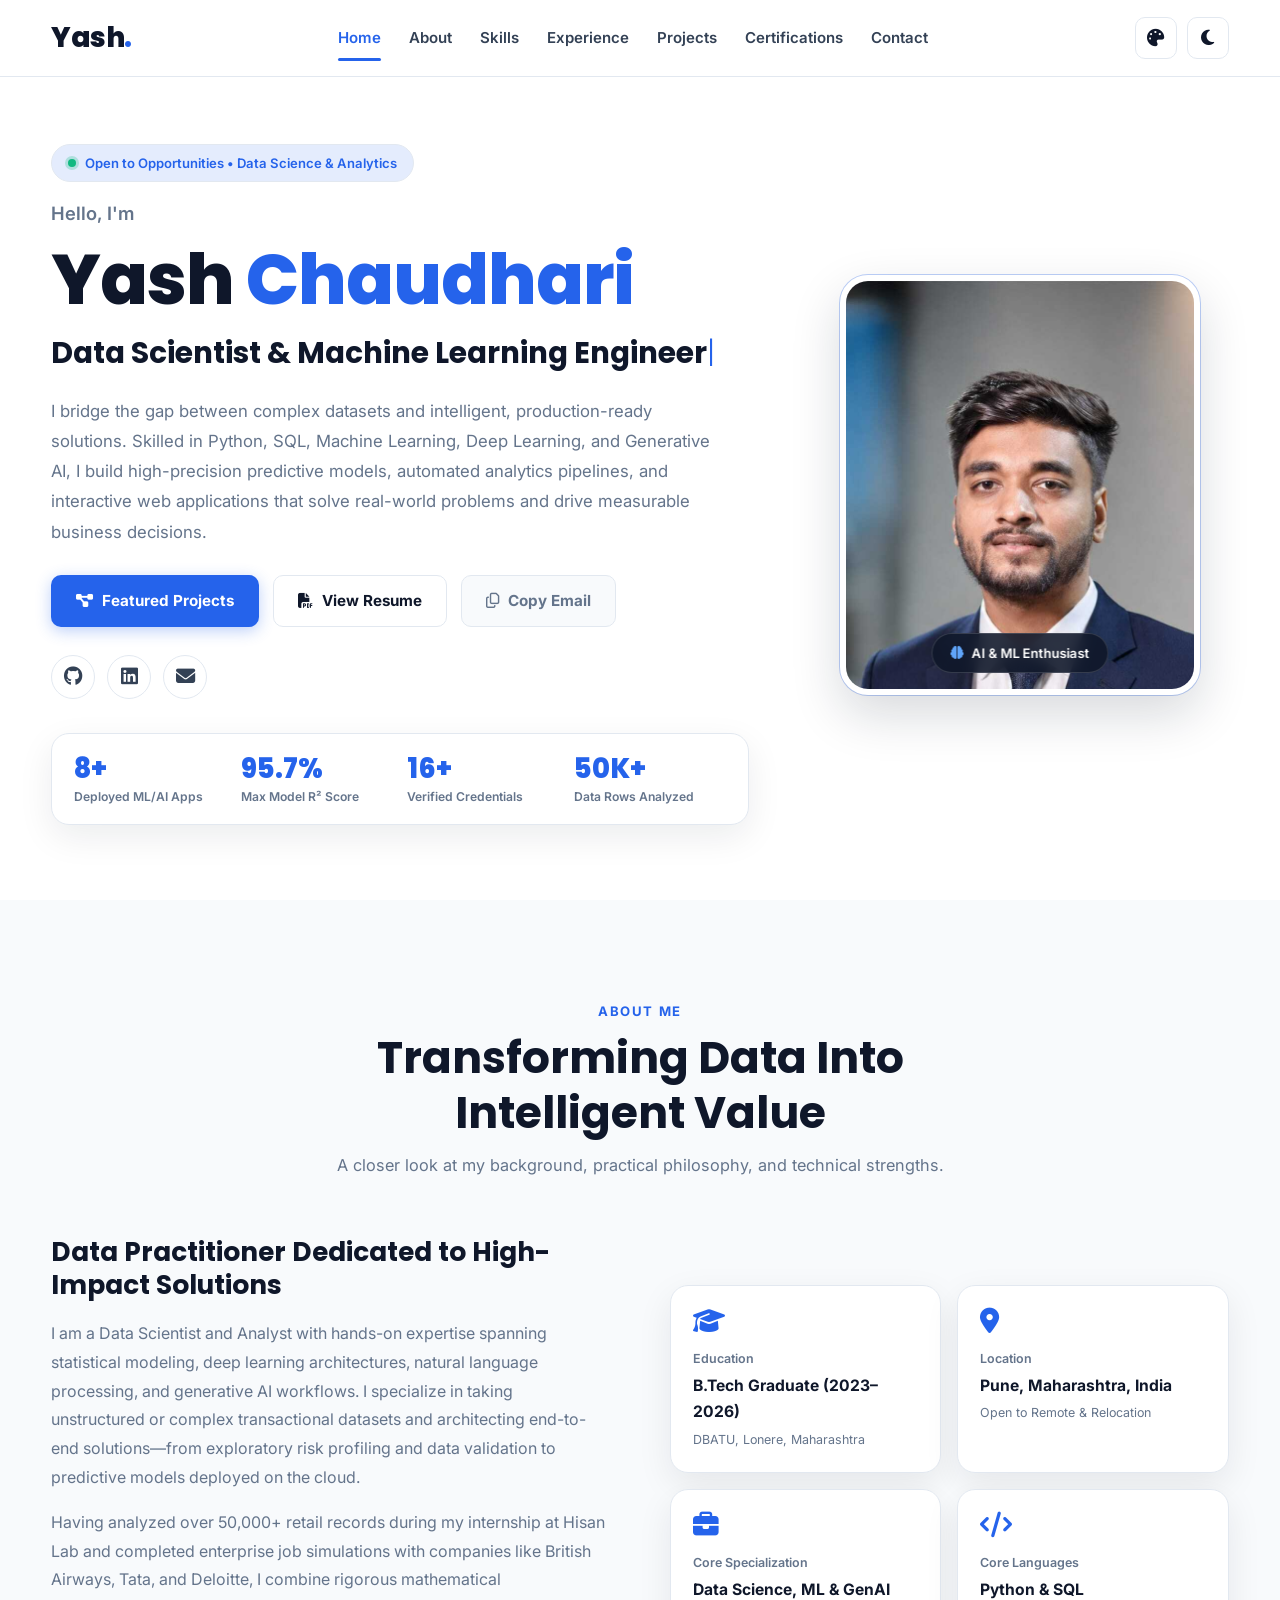
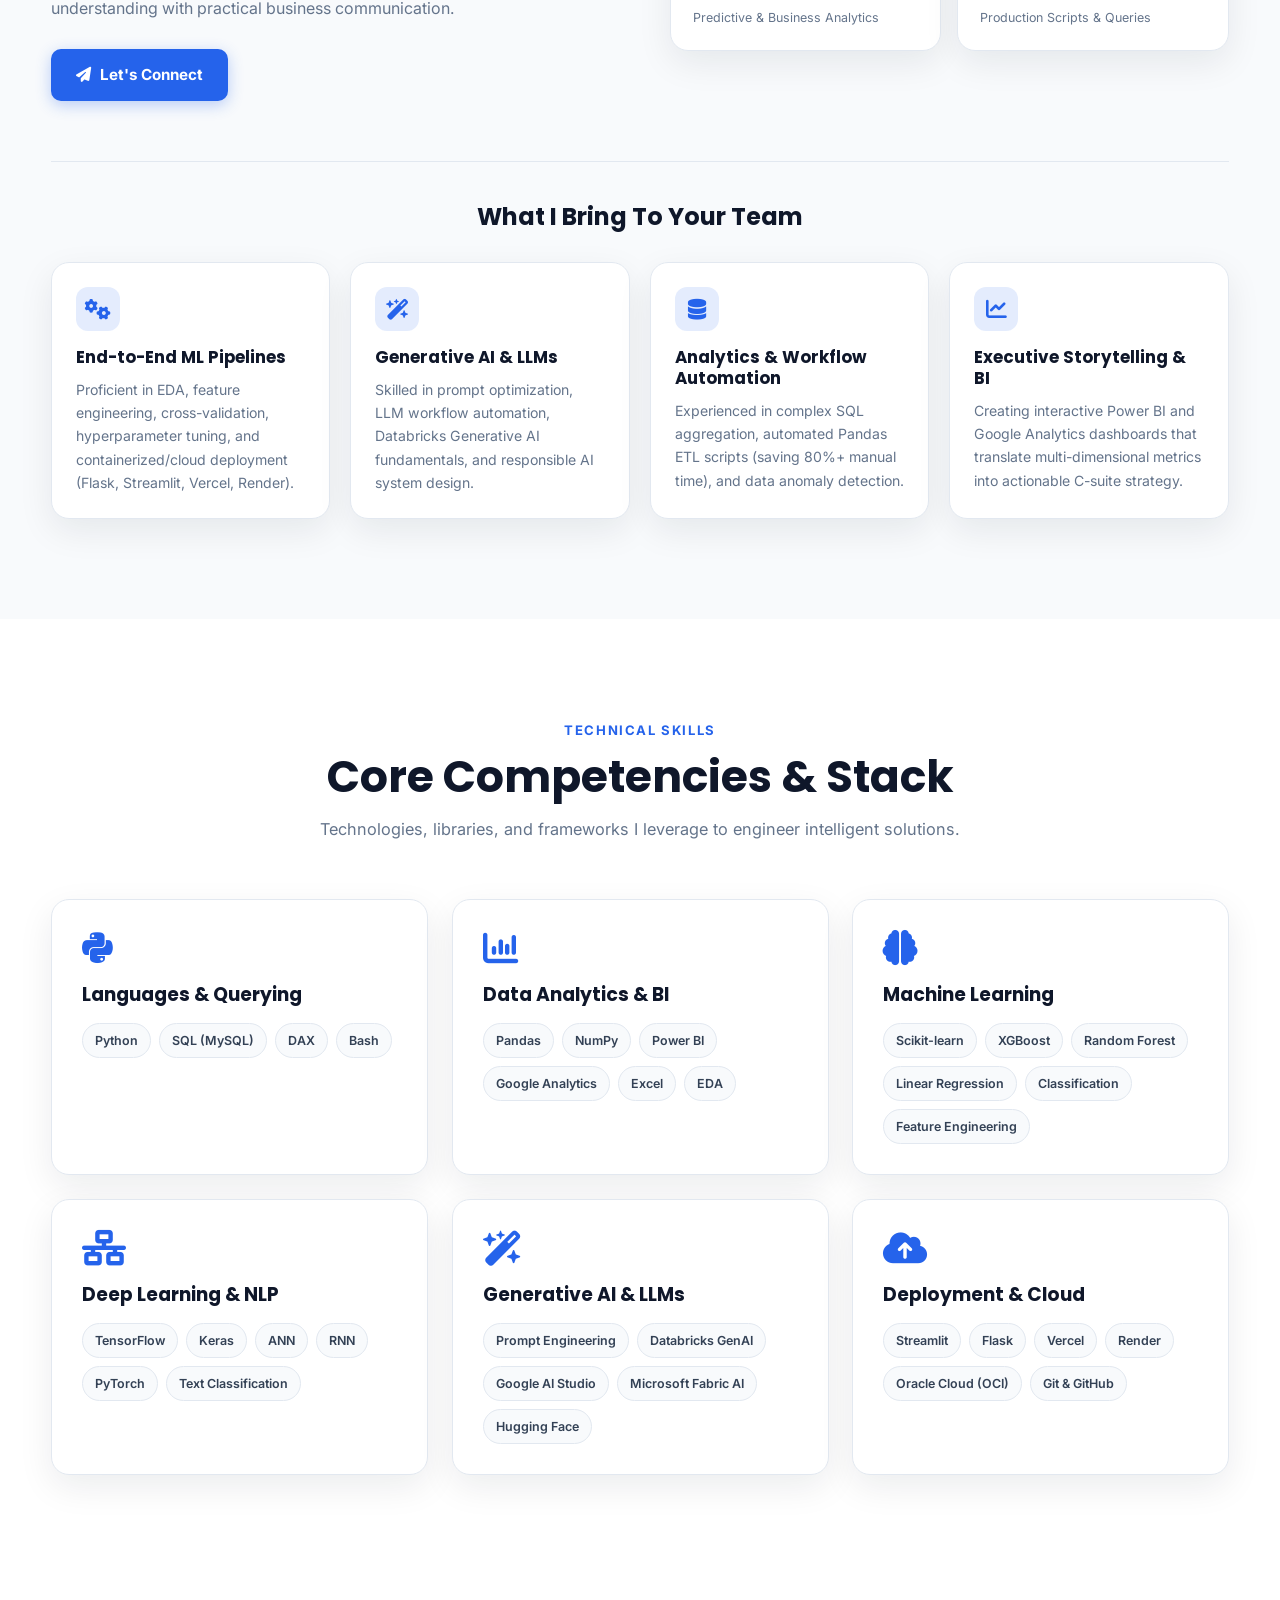
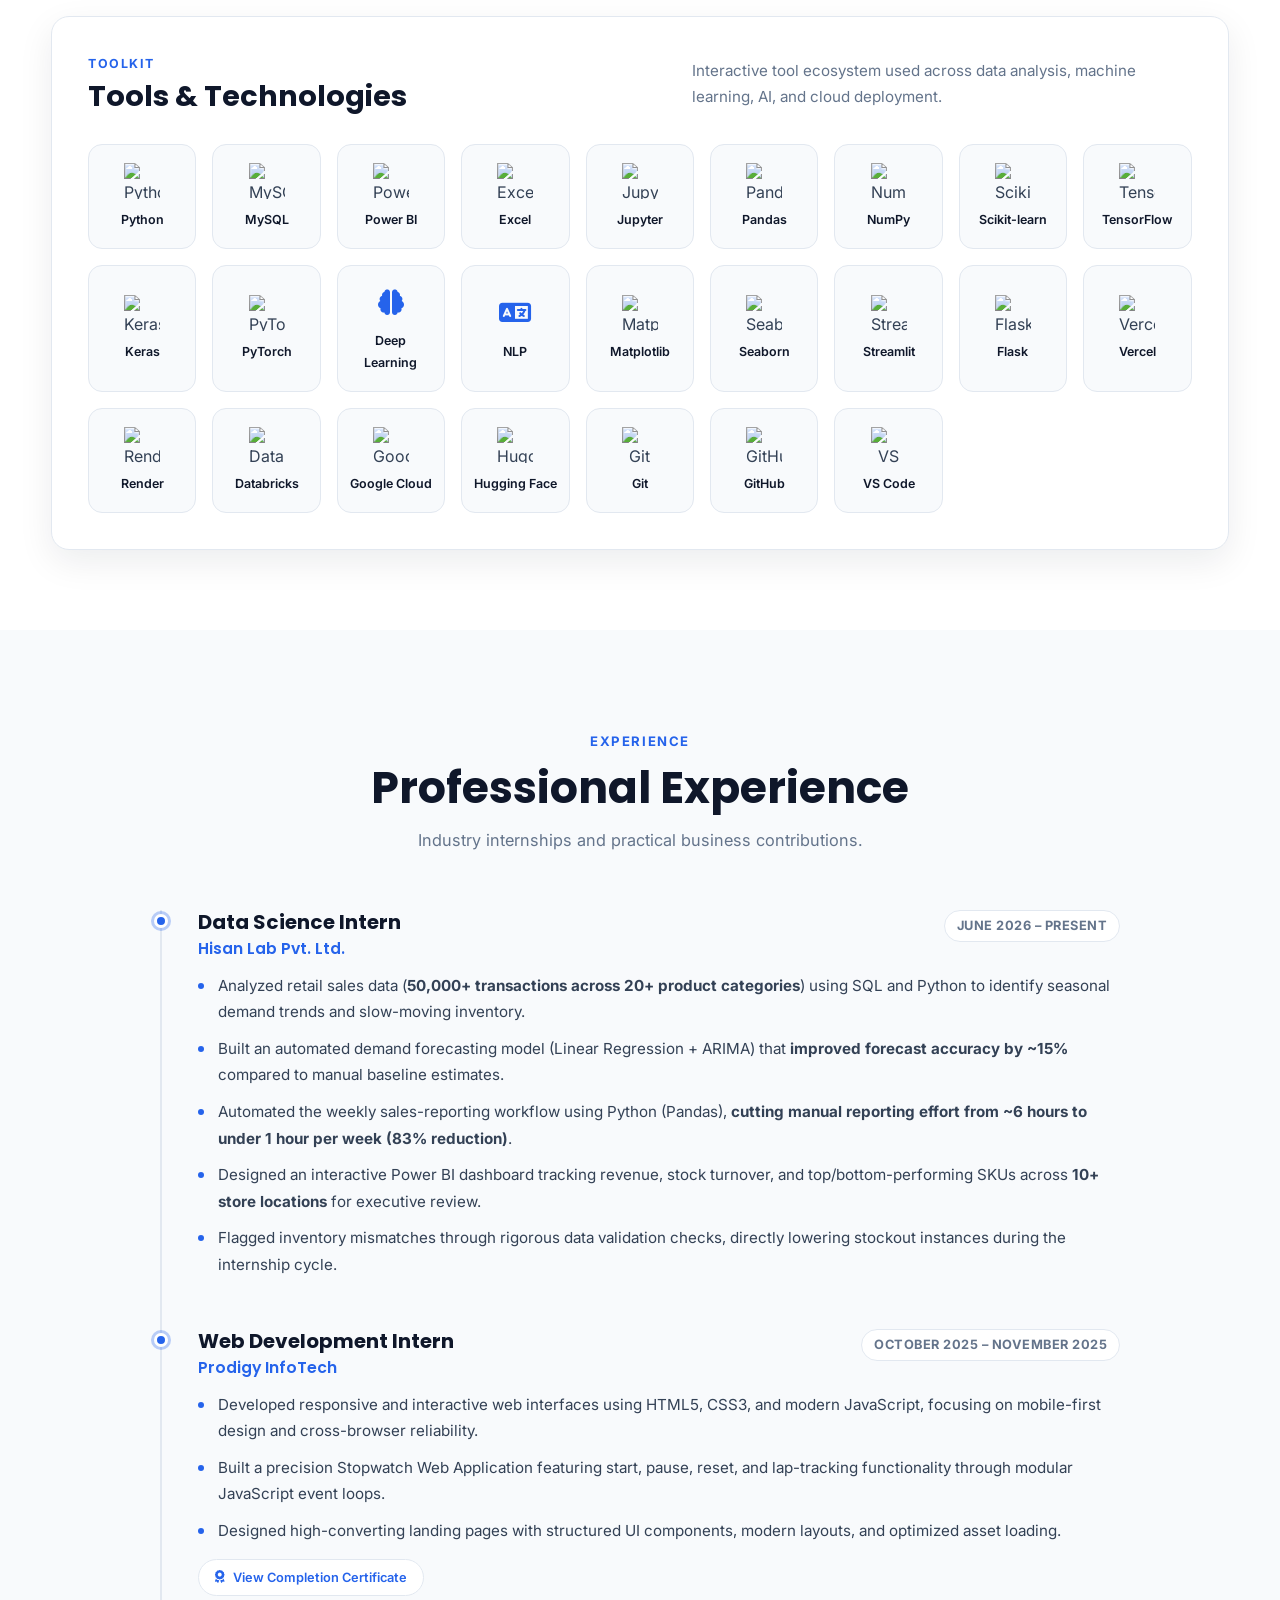
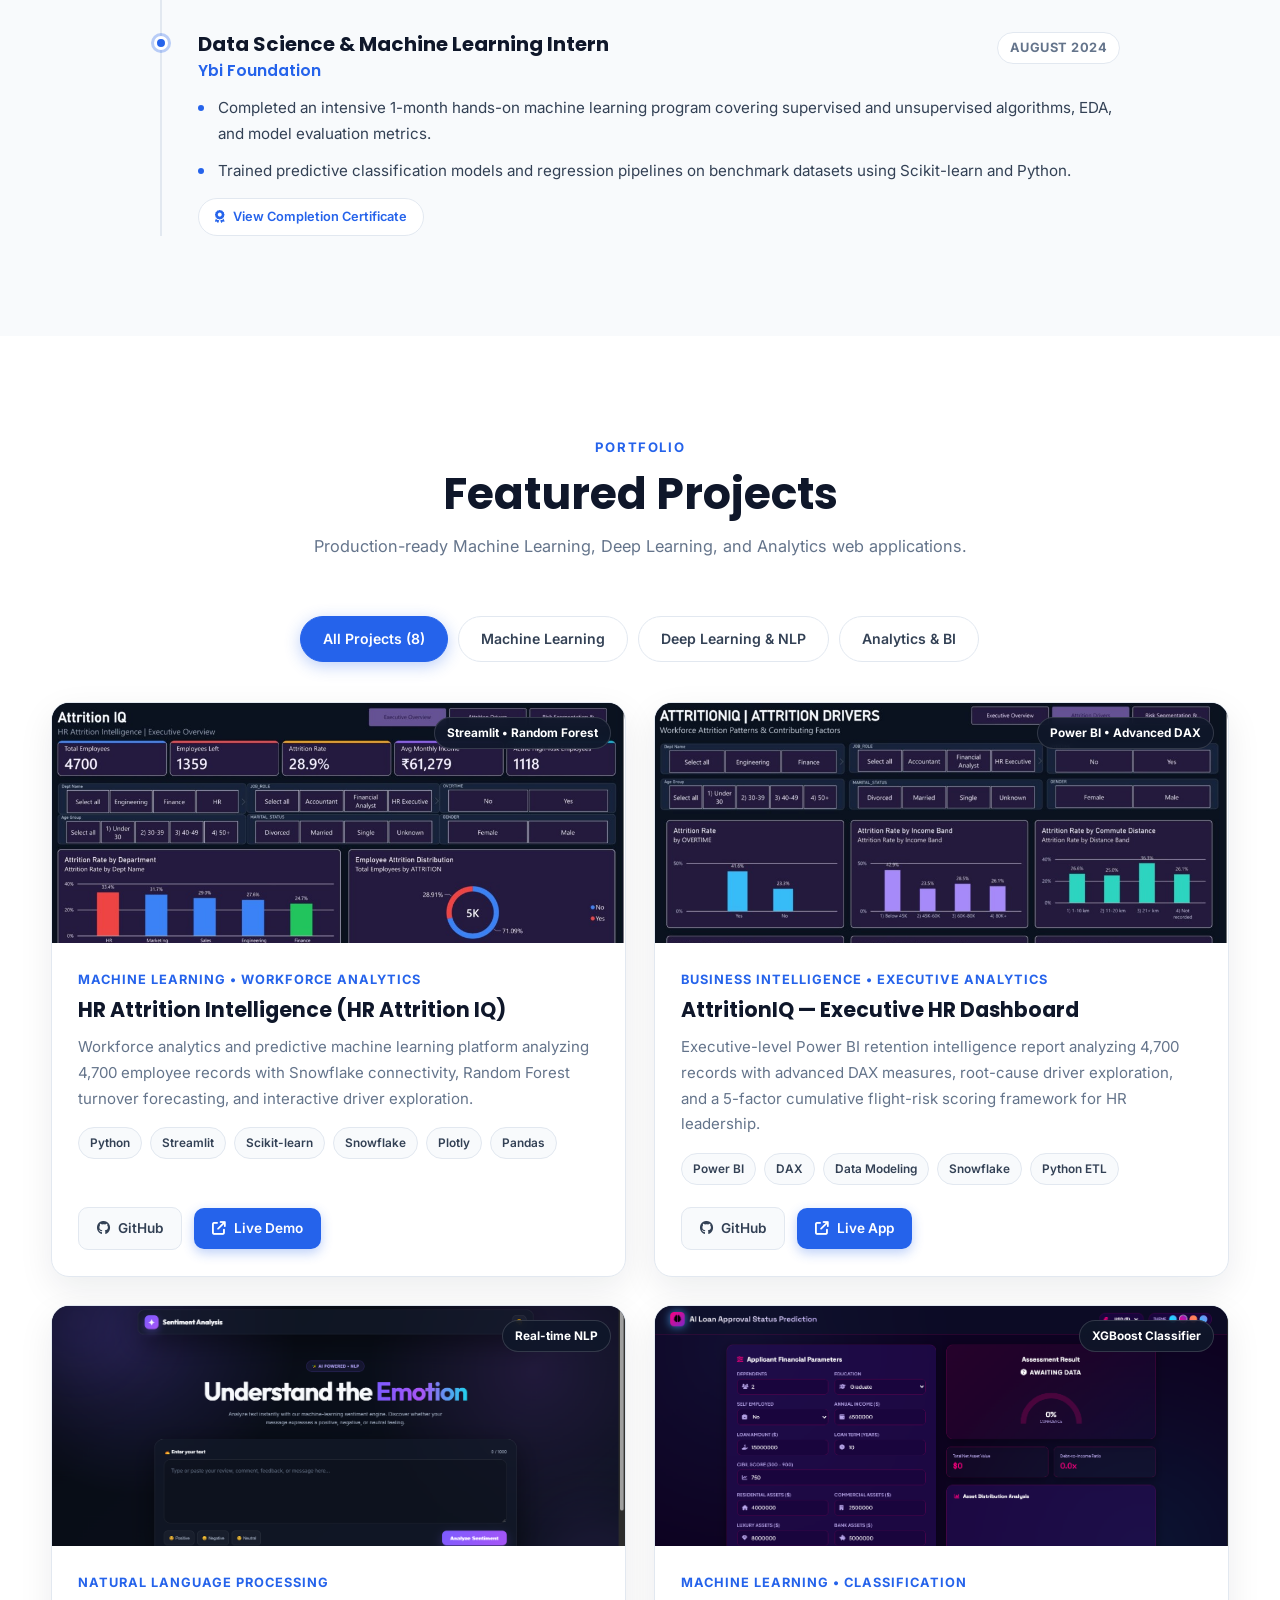
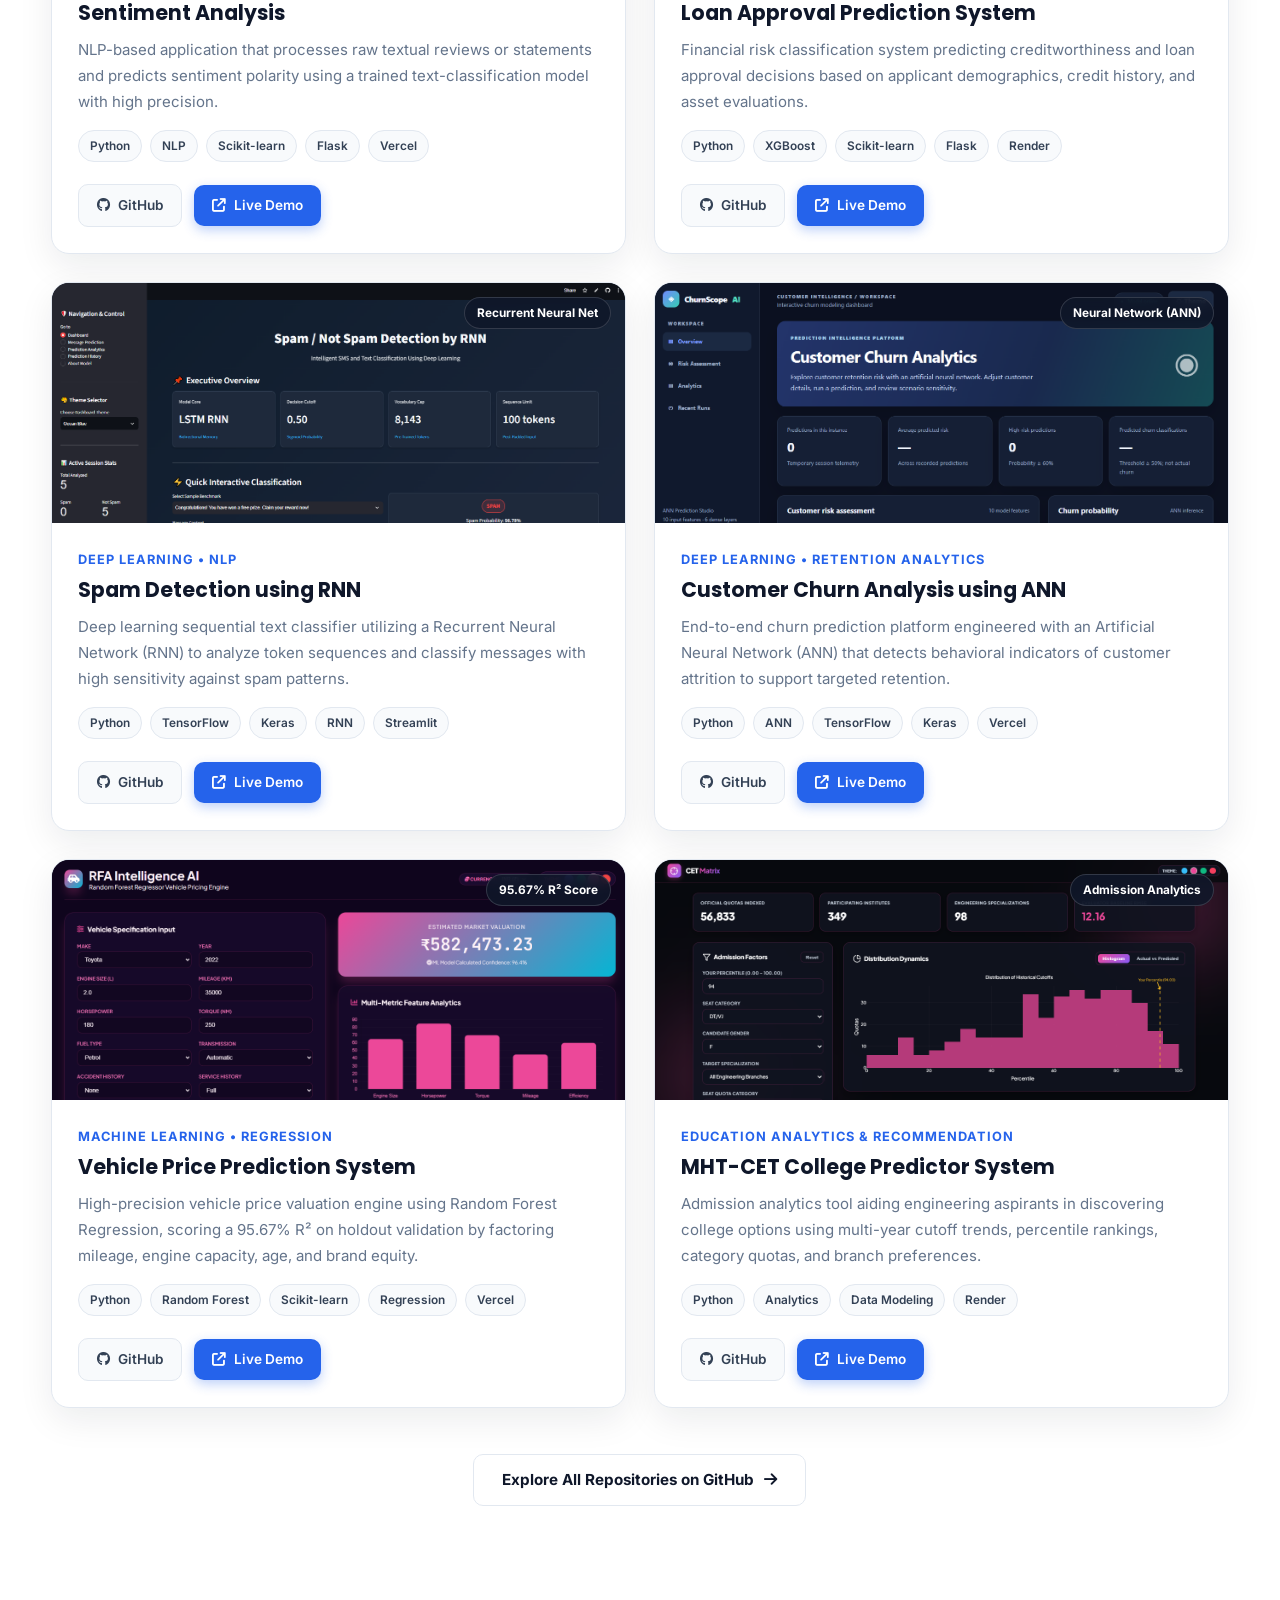
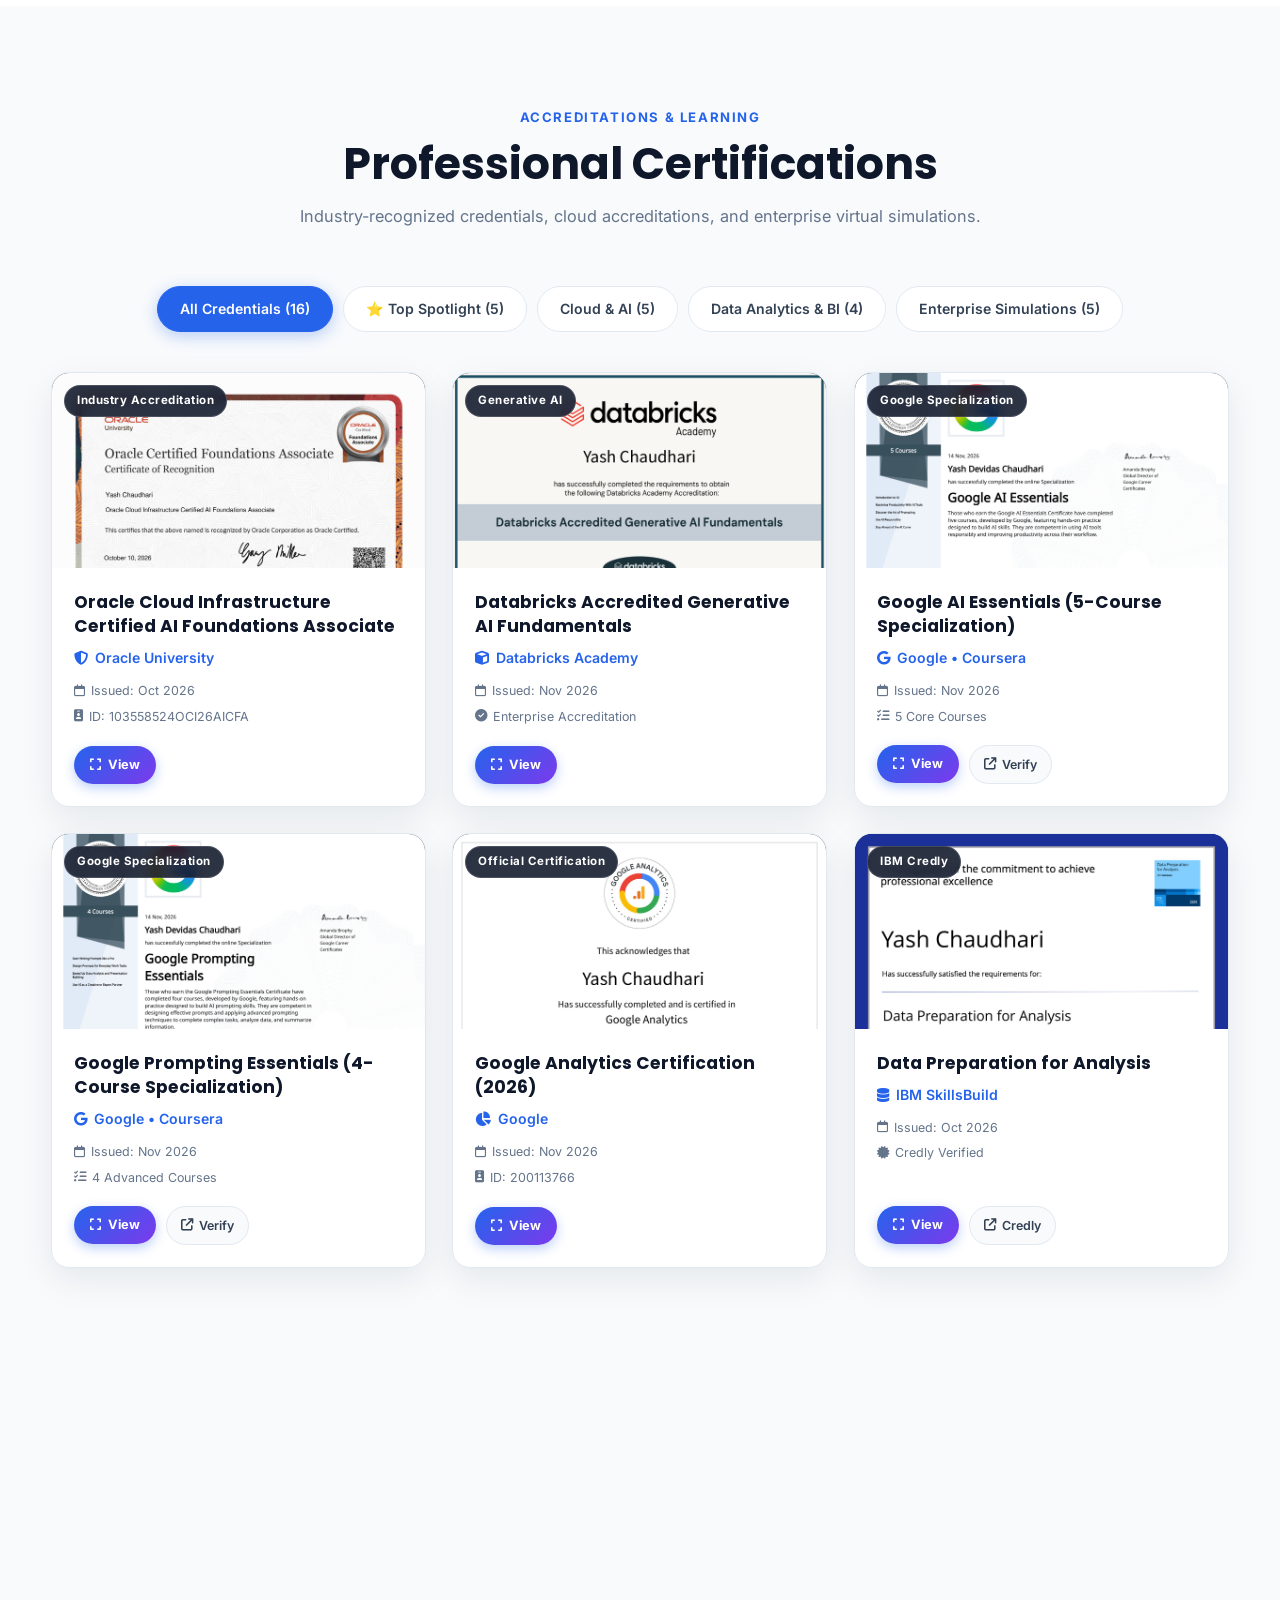
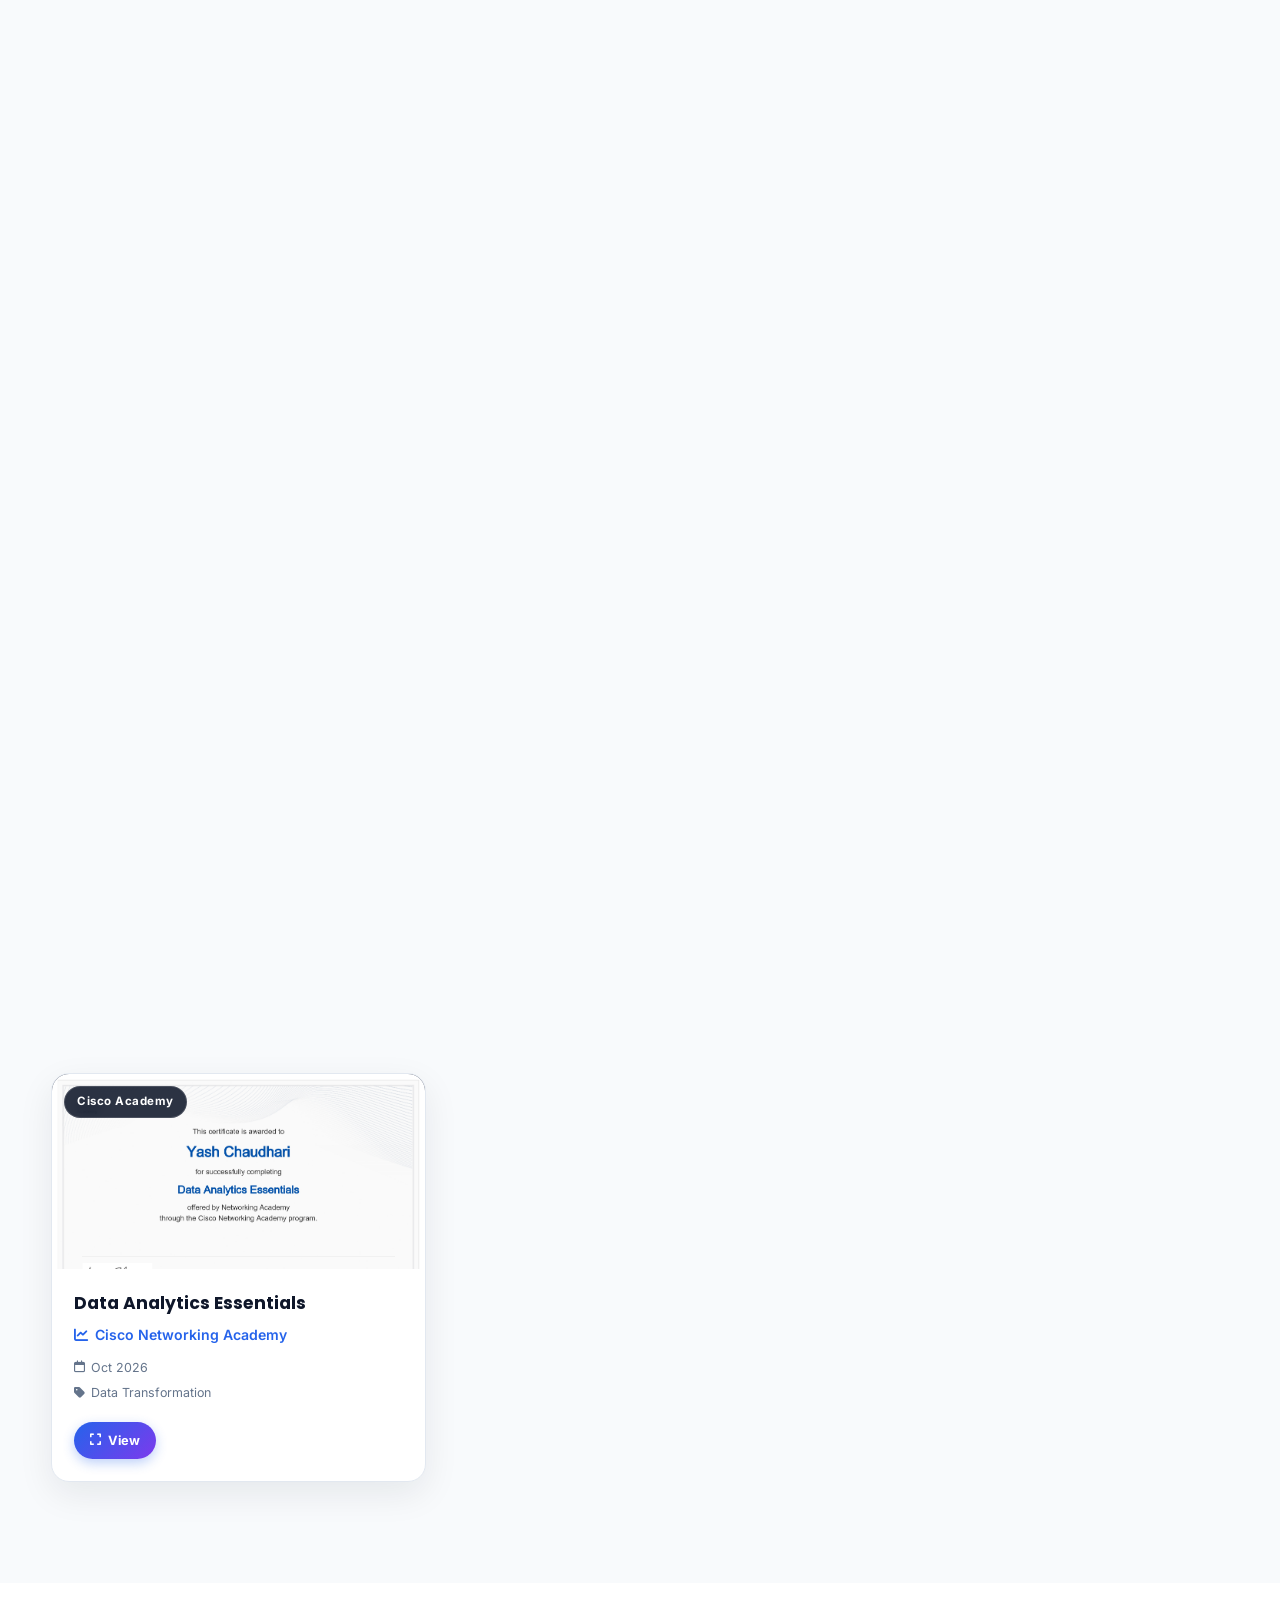
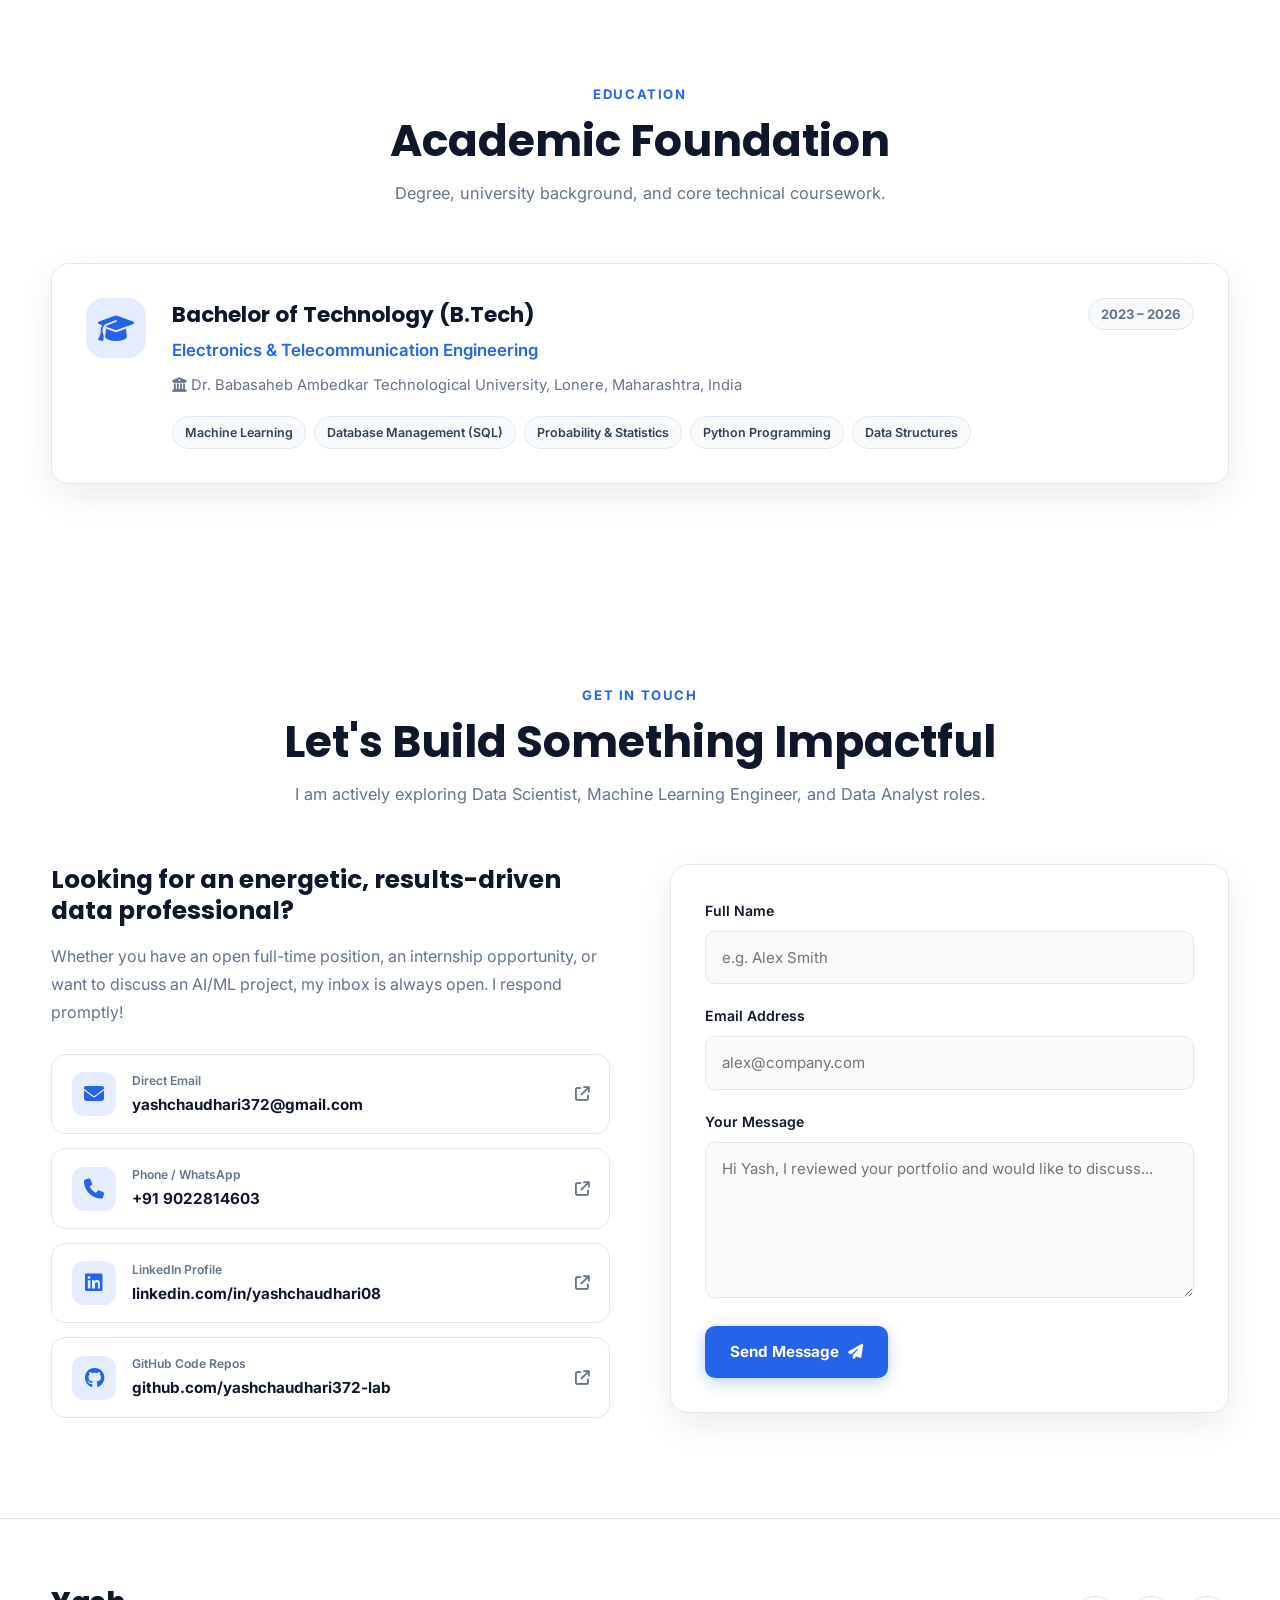
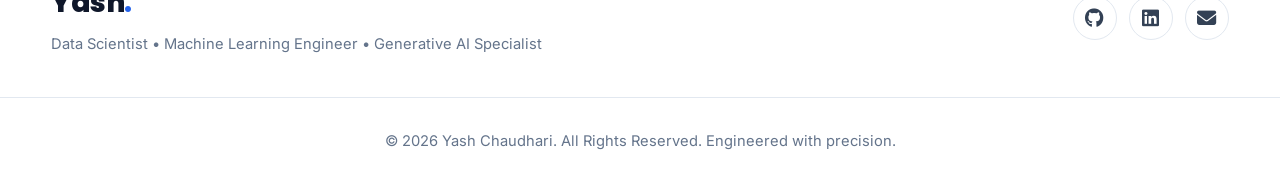
==== commit 4f64548a: "Add HR-Attrition-IQ and HR-Attrition-PowerBI-Dashboard projects with live links and screenshots" ====
--- a/index.html
+++ b/index.html
@@ -136,7 +136,7 @@
             <!-- RECRUITER METRIC COUNTER -->
             <div class="hero-stats">
                 <div class="stat-item">
-                    <span class="stat-number">6+</span>
+                    <span class="stat-number">8+</span>
                     <span class="stat-label">Deployed ML/AI Apps</span>
                 </div>
                 <div class="stat-item">
@@ -482,14 +482,75 @@
 
         <!-- Project Filter Buttons -->
         <div class="filter-nav reveal">
-            <button class="filter-btn active" data-project-filter="all">All Projects (6)</button>
+            <button class="filter-btn active" data-project-filter="all">All Projects (8)</button>
             <button class="filter-btn" data-project-filter="ml">Machine Learning</button>
             <button class="filter-btn" data-project-filter="dl">Deep Learning &amp; NLP</button>
-            <button class="filter-btn" data-project-filter="analytics">Analytics &amp; Prediction</button>
+            <button class="filter-btn" data-project-filter="analytics">Analytics &amp; BI</button>
         </div>
 
         <div class="projects-grid">
-            <!-- PROJECT 1: SENTIMENT ANALYSIS -->
+            <!-- PROJECT 1: HR ATTRITION INTELLIGENCE (IQ) -->
+            <article class="project-card reveal" data-project-category="ml analytics">
+                <div class="project-image">
+                    <img src="assets/images/projects/hr-attrition-iq.jpg" alt="HR Attrition IQ Streamlit Dashboard Screenshot" loading="lazy">
+                    <span class="project-highlight-badge">Streamlit &bull; Random Forest</span>
+                </div>
+                <div class="project-content">
+                    <span class="project-type">Machine Learning &bull; Workforce Analytics</span>
+                    <h3>HR Attrition Intelligence (HR Attrition IQ)</h3>
+                    <p>Workforce analytics and predictive machine learning platform analyzing 4,700 employee records with Snowflake connectivity, Random Forest turnover forecasting, and interactive driver exploration.</p>
+                    <div class="tech-stack">
+                        <span>Python</span>
+                        <span>Streamlit</span>
+                        <span>Scikit-learn</span>
+                        <span>Snowflake</span>
+                        <span>Plotly</span>
+                        <span>Pandas</span>
+                    </div>
+                    <div class="project-actions">
+                        <a href="https://github.com/yashchaudhari372-lab/HR-Attrition-IQ" target="_blank" rel="noopener noreferrer" class="project-btn github-btn" aria-label="View HR Attrition IQ on GitHub">
+                            <i class="fa-brands fa-github"></i>
+                            <span>GitHub</span>
+                        </a>
+                        <a href="https://hr-attrition-iq-fz7cy8ubamq9xq3jff4qib.streamlit.app/" target="_blank" rel="noopener noreferrer" class="project-btn demo-btn" aria-label="Open HR Attrition IQ Live Demo">
+                            <i class="fa-solid fa-arrow-up-right-from-square"></i>
+                            <span>Live Demo</span>
+                        </a>
+                    </div>
+                </div>
+            </article>
+
+            <!-- PROJECT 2: ATTRITION IQ POWER BI DASHBOARD -->
+            <article class="project-card reveal" data-project-category="analytics">
+                <div class="project-image">
+                    <img src="assets/images/projects/hr-attrition-powerbi.jpg" alt="HR Attrition Power BI Dashboard Screenshot" loading="lazy">
+                    <span class="project-highlight-badge">Power BI &bull; Advanced DAX</span>
+                </div>
+                <div class="project-content">
+                    <span class="project-type">Business Intelligence &bull; Executive Analytics</span>
+                    <h3>AttritionIQ — Executive HR Dashboard</h3>
+                    <p>Executive-level Power BI retention intelligence report analyzing 4,700 records with advanced DAX measures, root-cause driver exploration, and a 5-factor cumulative flight-risk scoring framework for HR leadership.</p>
+                    <div class="tech-stack">
+                        <span>Power BI</span>
+                        <span>DAX</span>
+                        <span>Data Modeling</span>
+                        <span>Snowflake</span>
+                        <span>Python ETL</span>
+                    </div>
+                    <div class="project-actions">
+                        <a href="https://github.com/yashchaudhari372-lab/HR-Attrition-PowerBI-Dashboard" target="_blank" rel="noopener noreferrer" class="project-btn github-btn" aria-label="View HR Attrition Power BI Dashboard on GitHub">
+                            <i class="fa-brands fa-github"></i>
+                            <span>GitHub</span>
+                        </a>
+                        <a href="https://hr-attrition-iq-fz7cy8ubamq9xq3jff4qib.streamlit.app/" target="_blank" rel="noopener noreferrer" class="project-btn demo-btn" aria-label="Open HR Attrition Companion Live App">
+                            <i class="fa-solid fa-arrow-up-right-from-square"></i>
+                            <span>Live App</span>
+                        </a>
+                    </div>
+                </div>
+            </article>
+
+            <!-- PROJECT 3: SENTIMENT ANALYSIS -->
             <article class="project-card reveal" data-project-category="dl">
                 <div class="project-image">
                     <img src="assets/images/projects/sentiment-analysis.png" alt="Sentiment Analysis Web App Screenshot" loading="lazy">
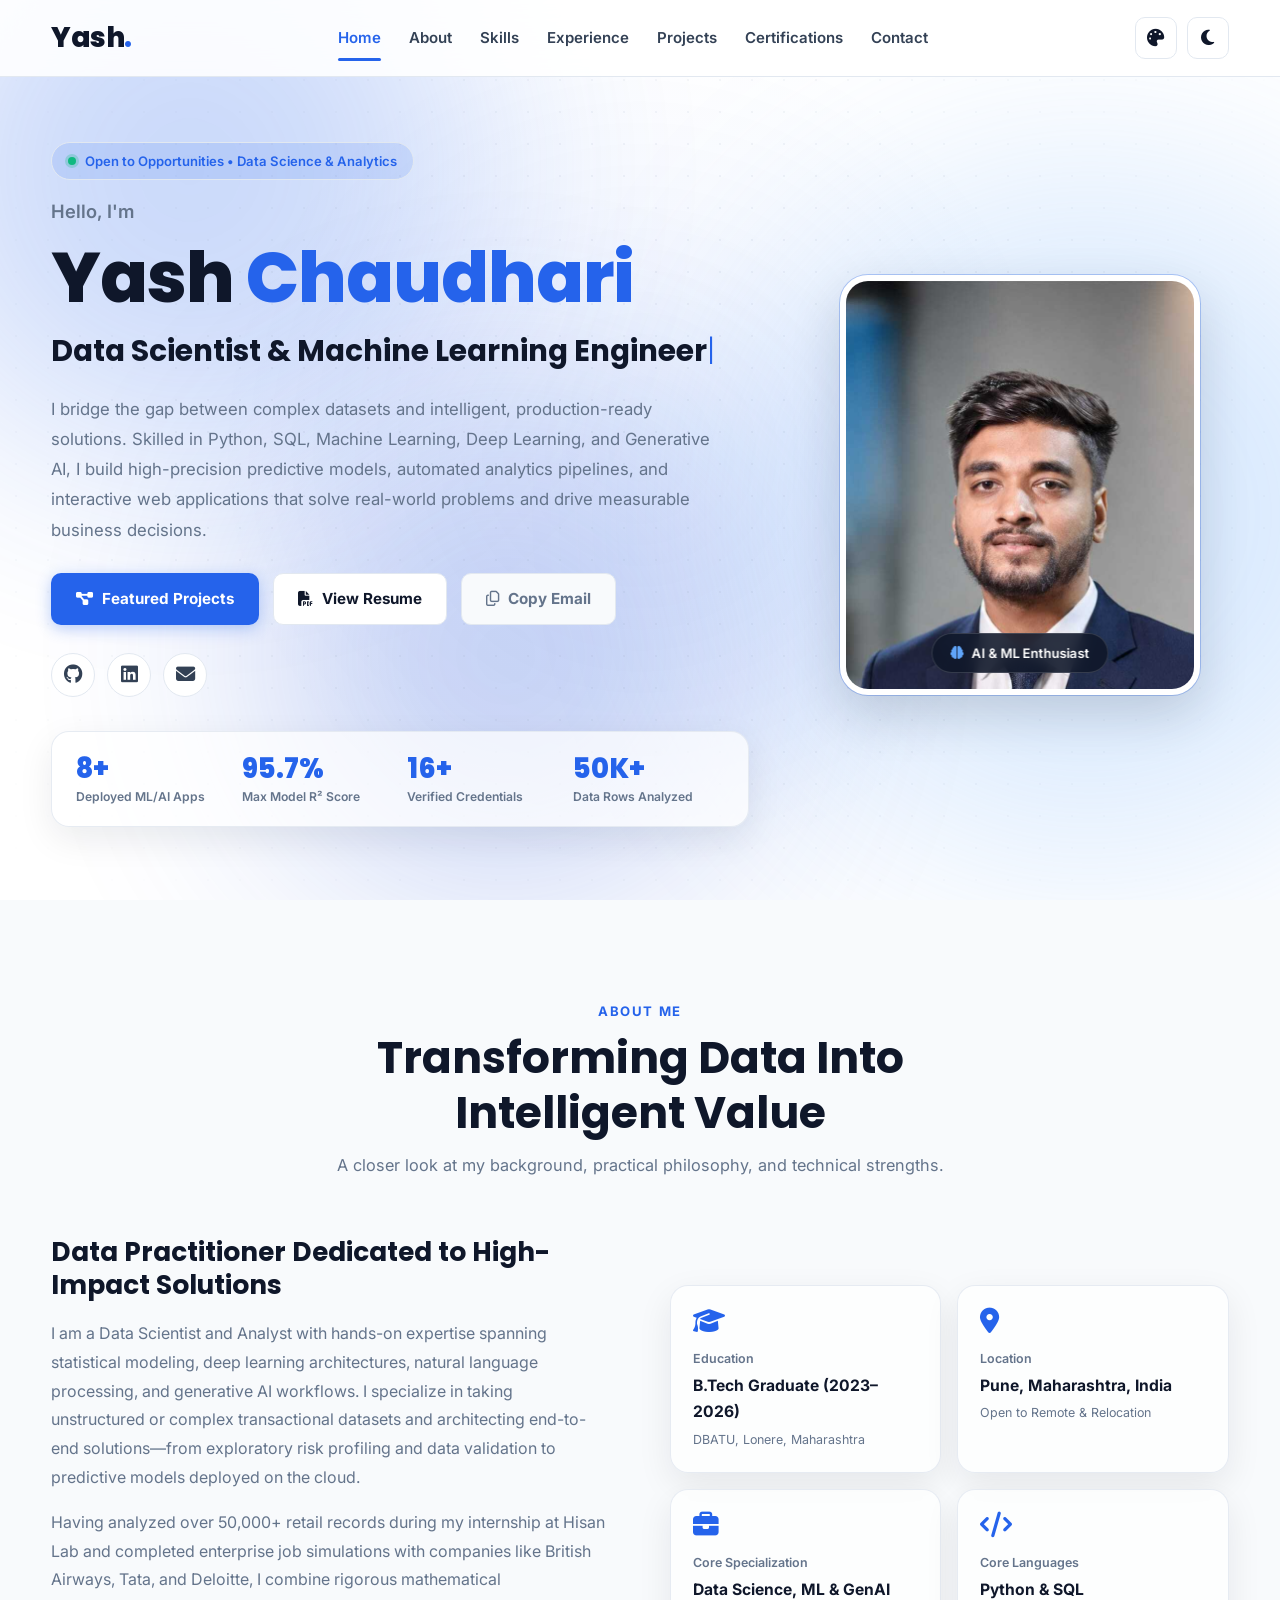
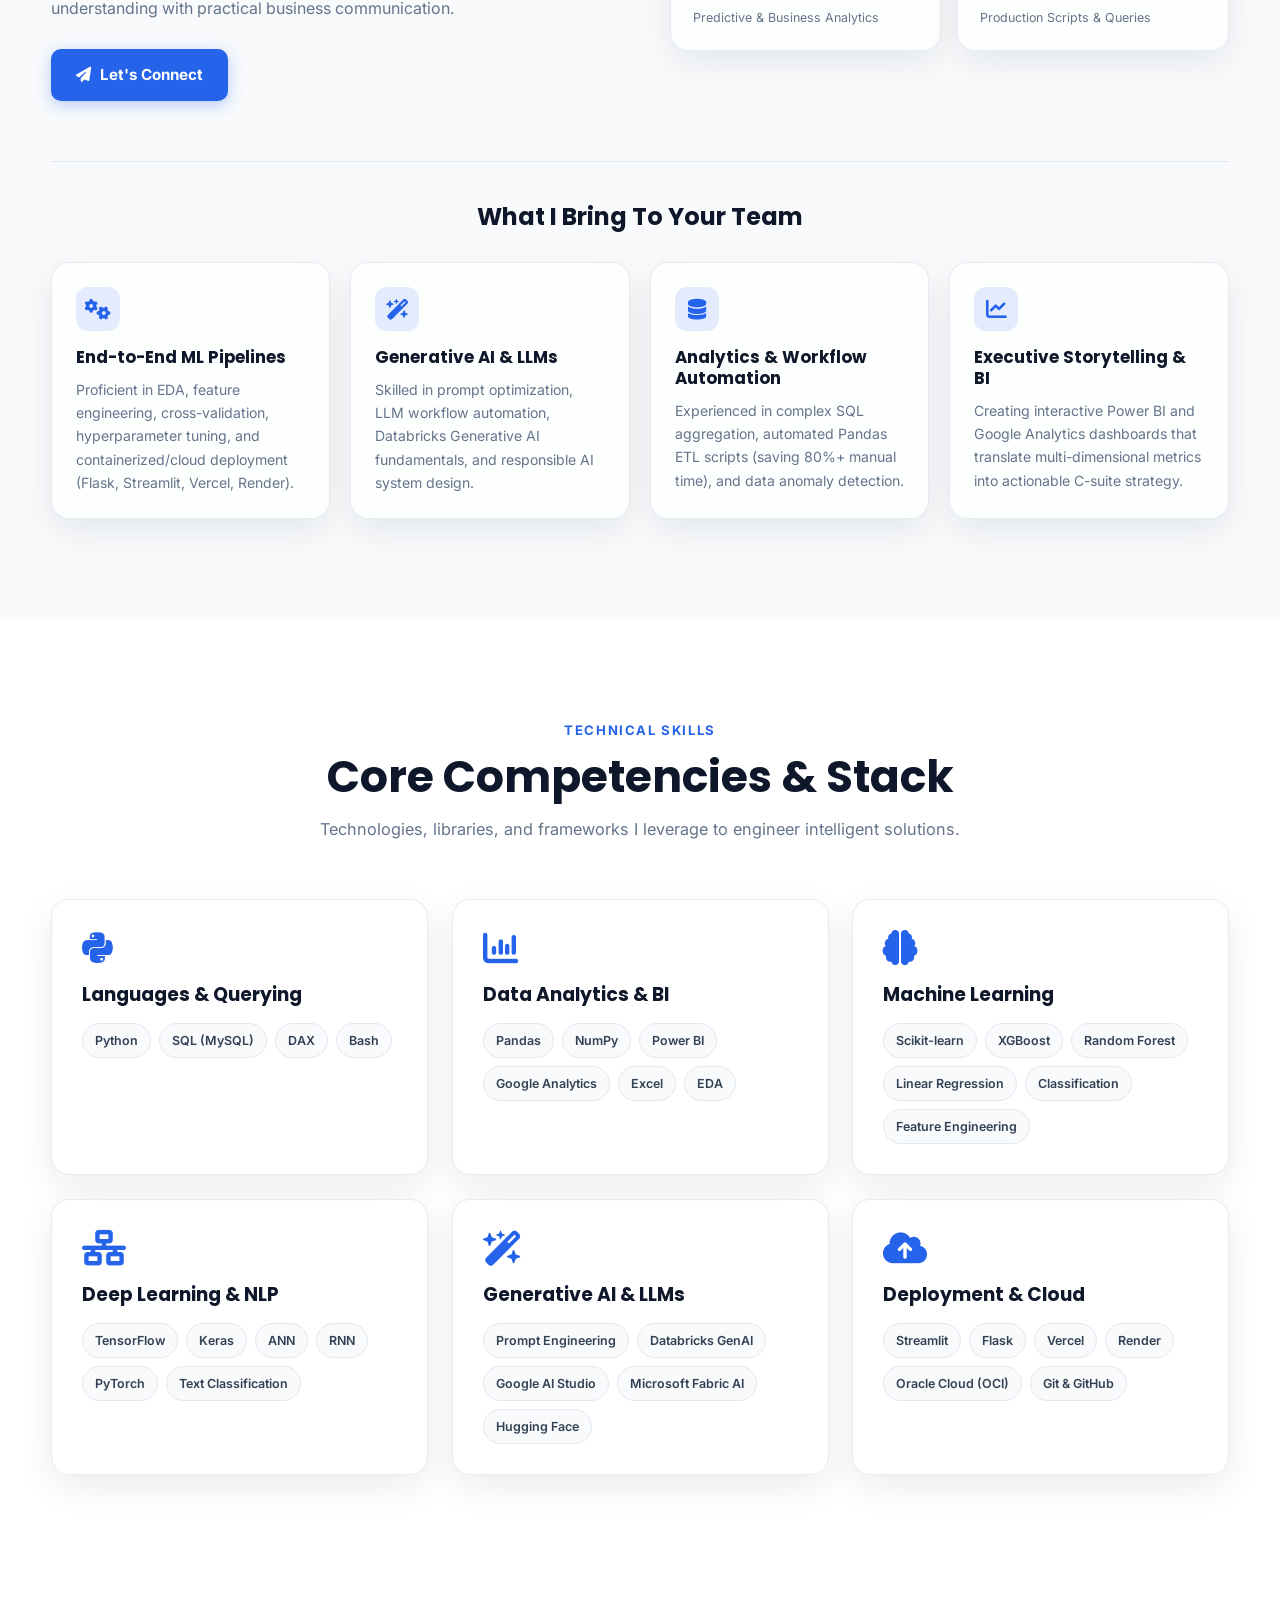
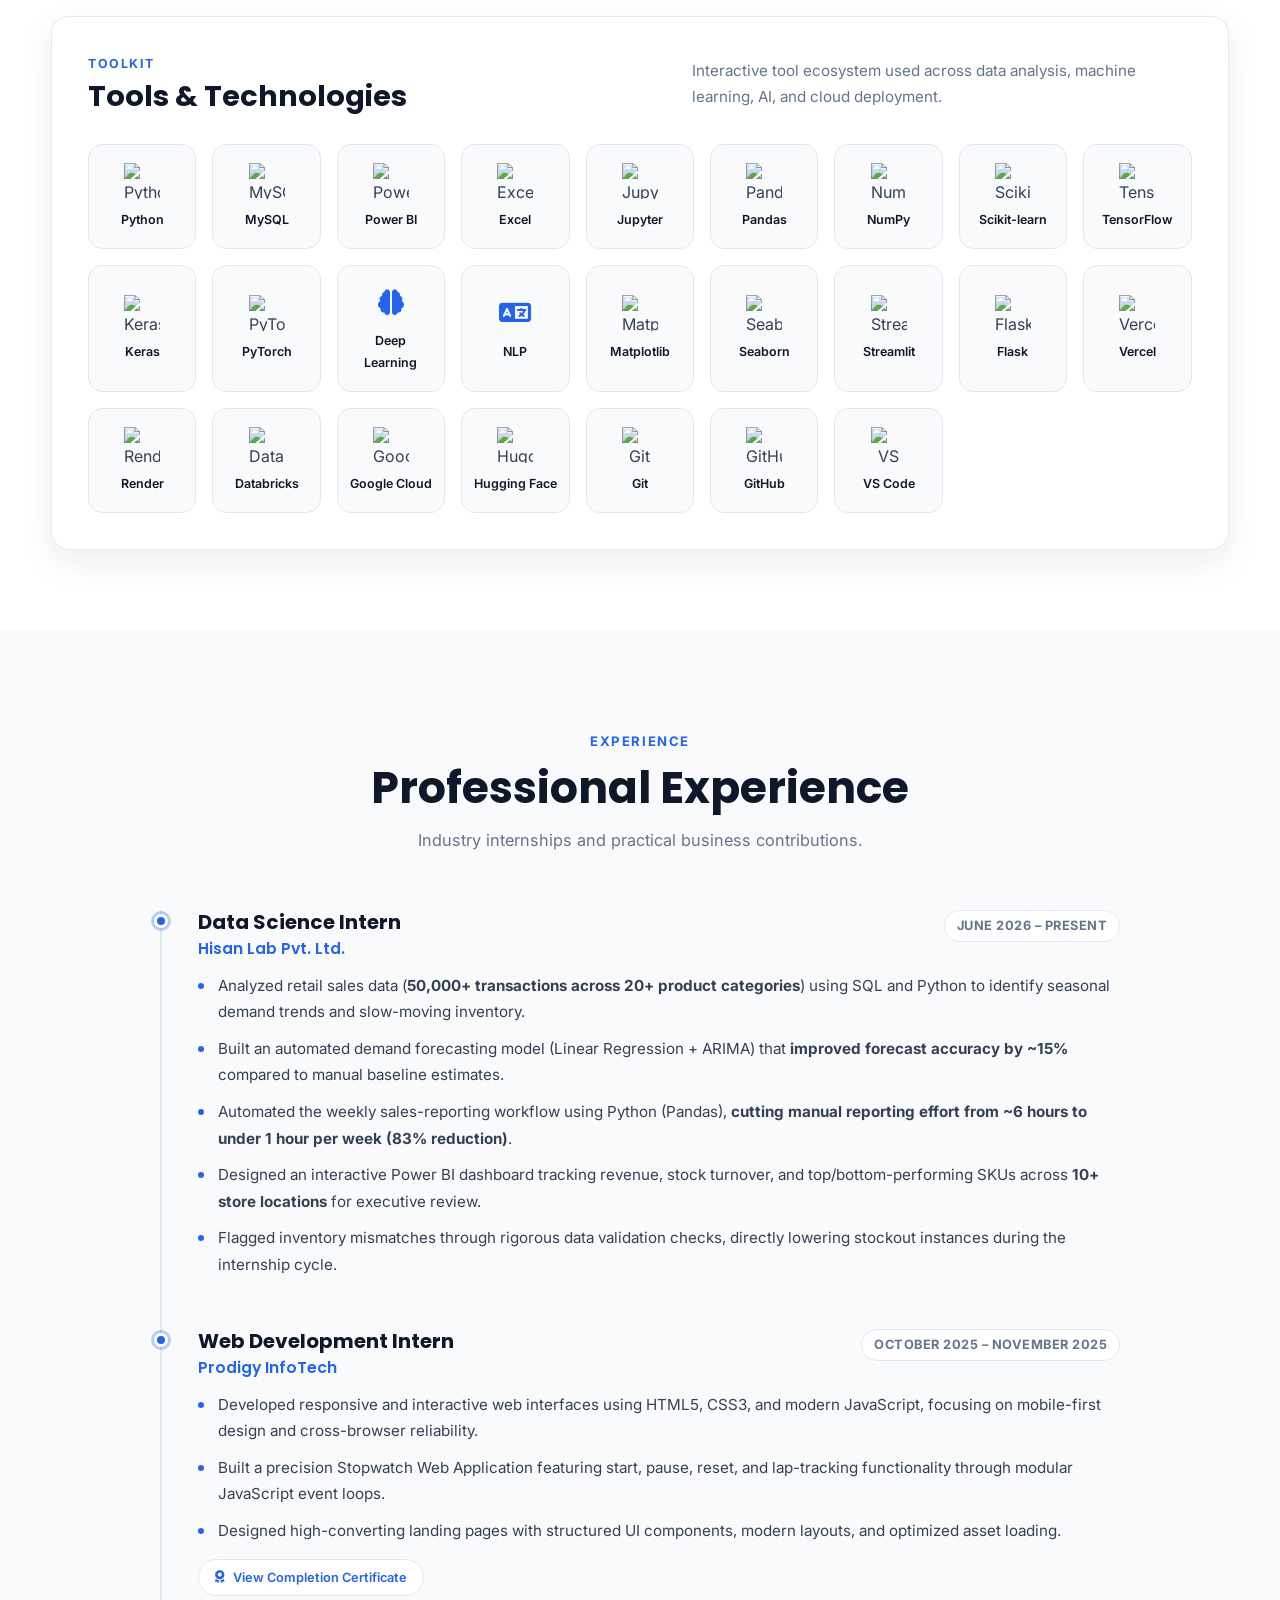
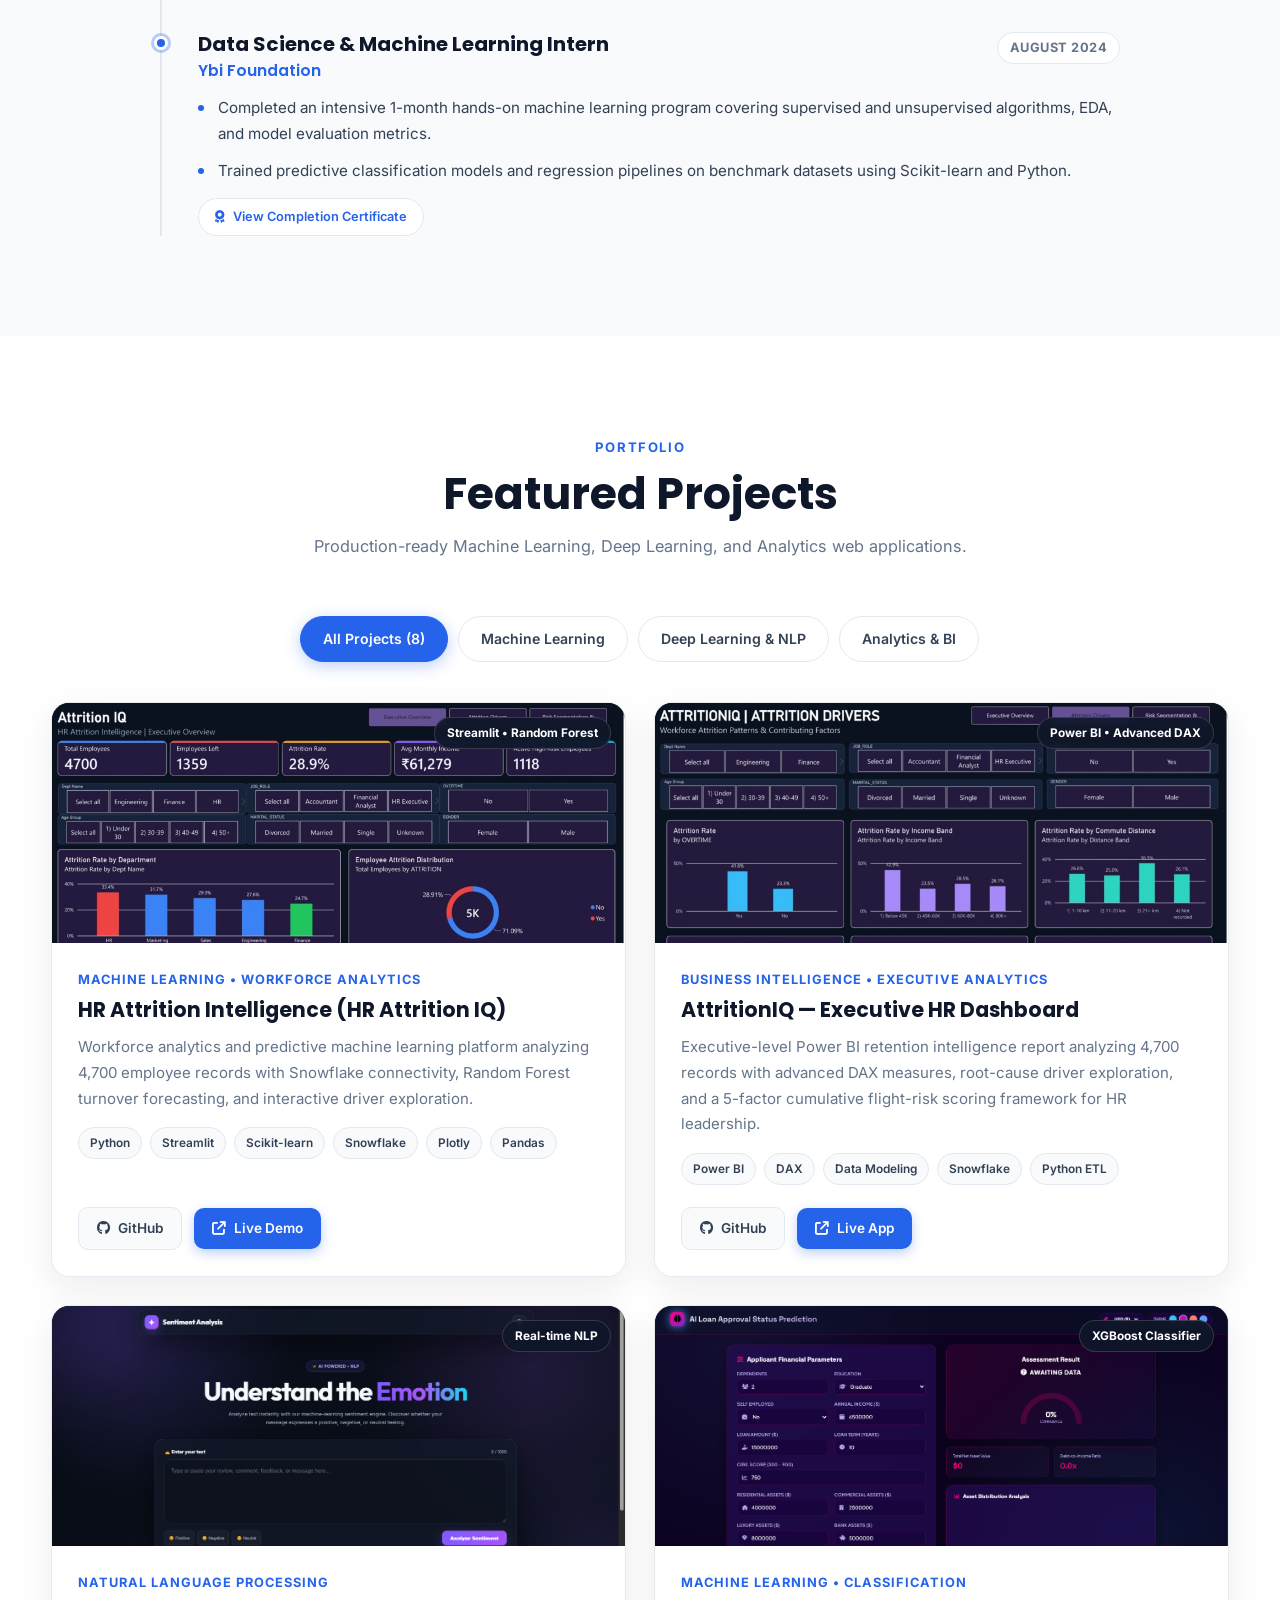
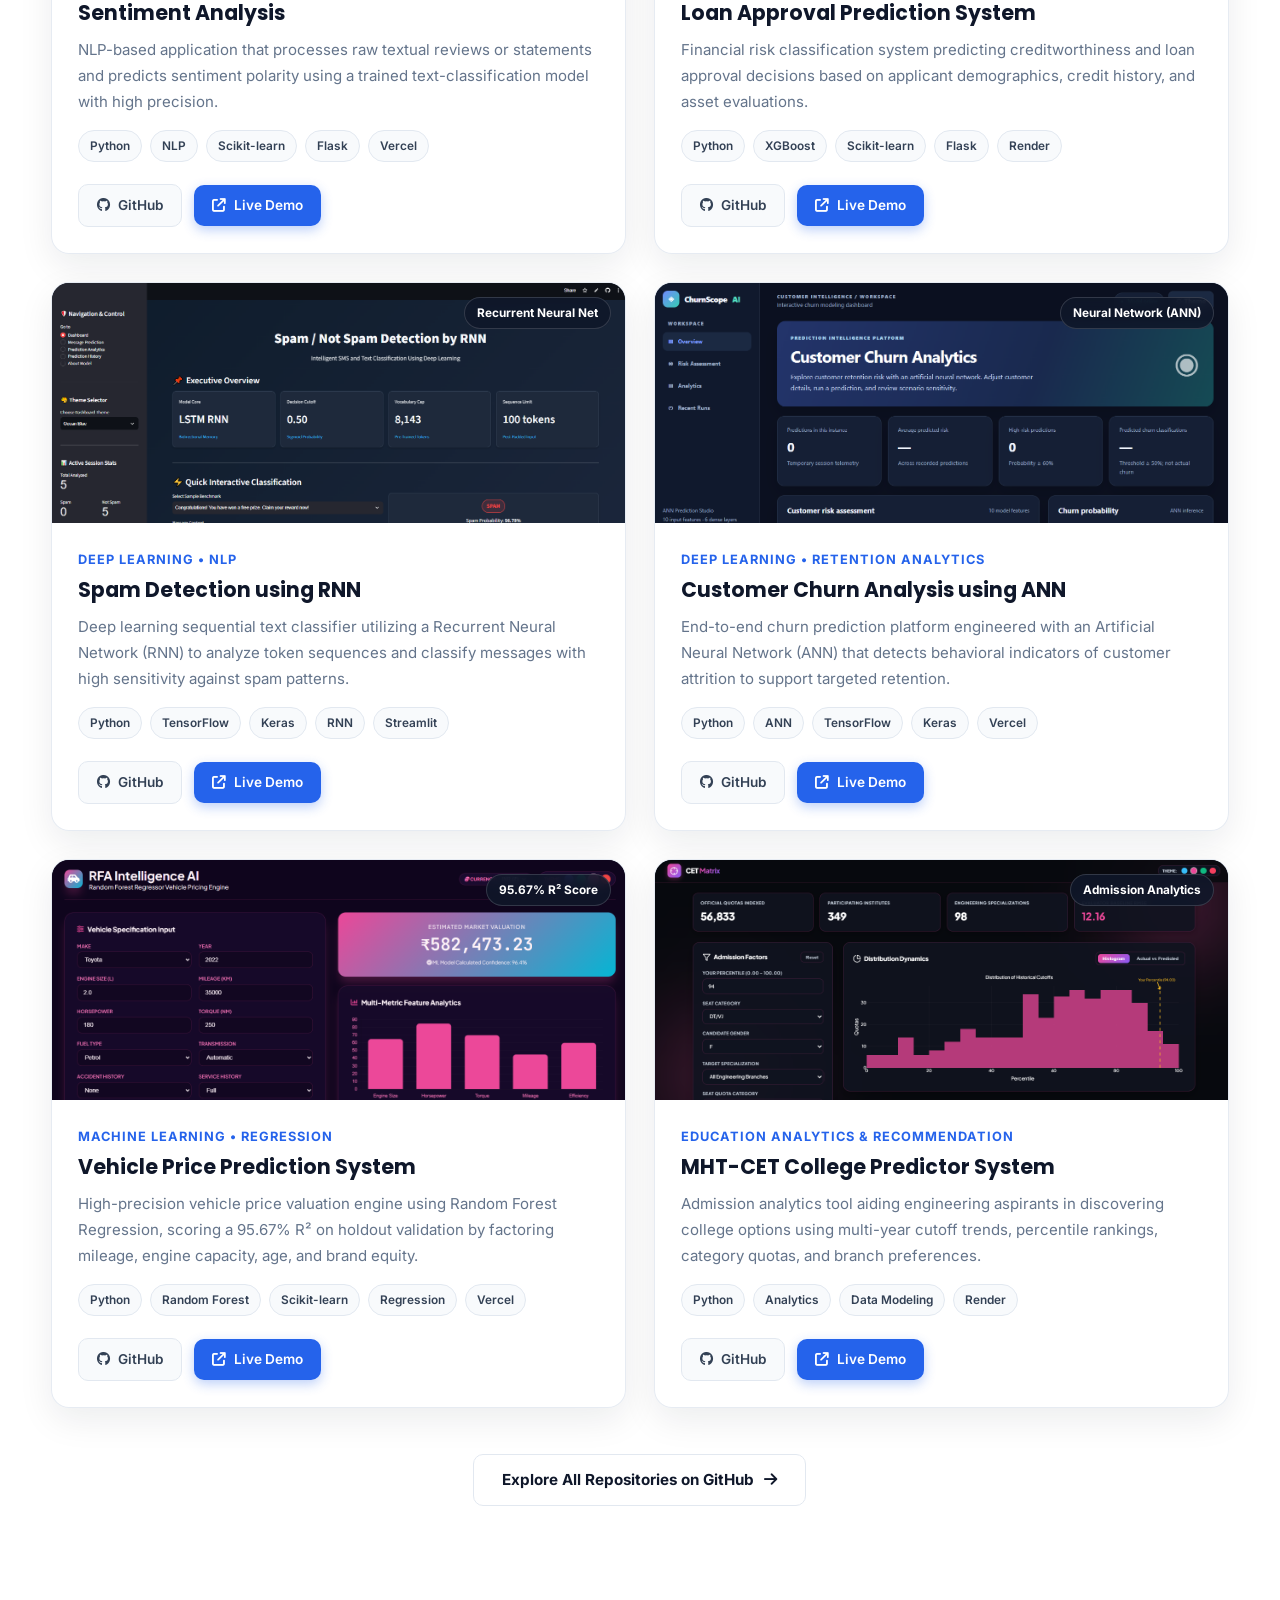
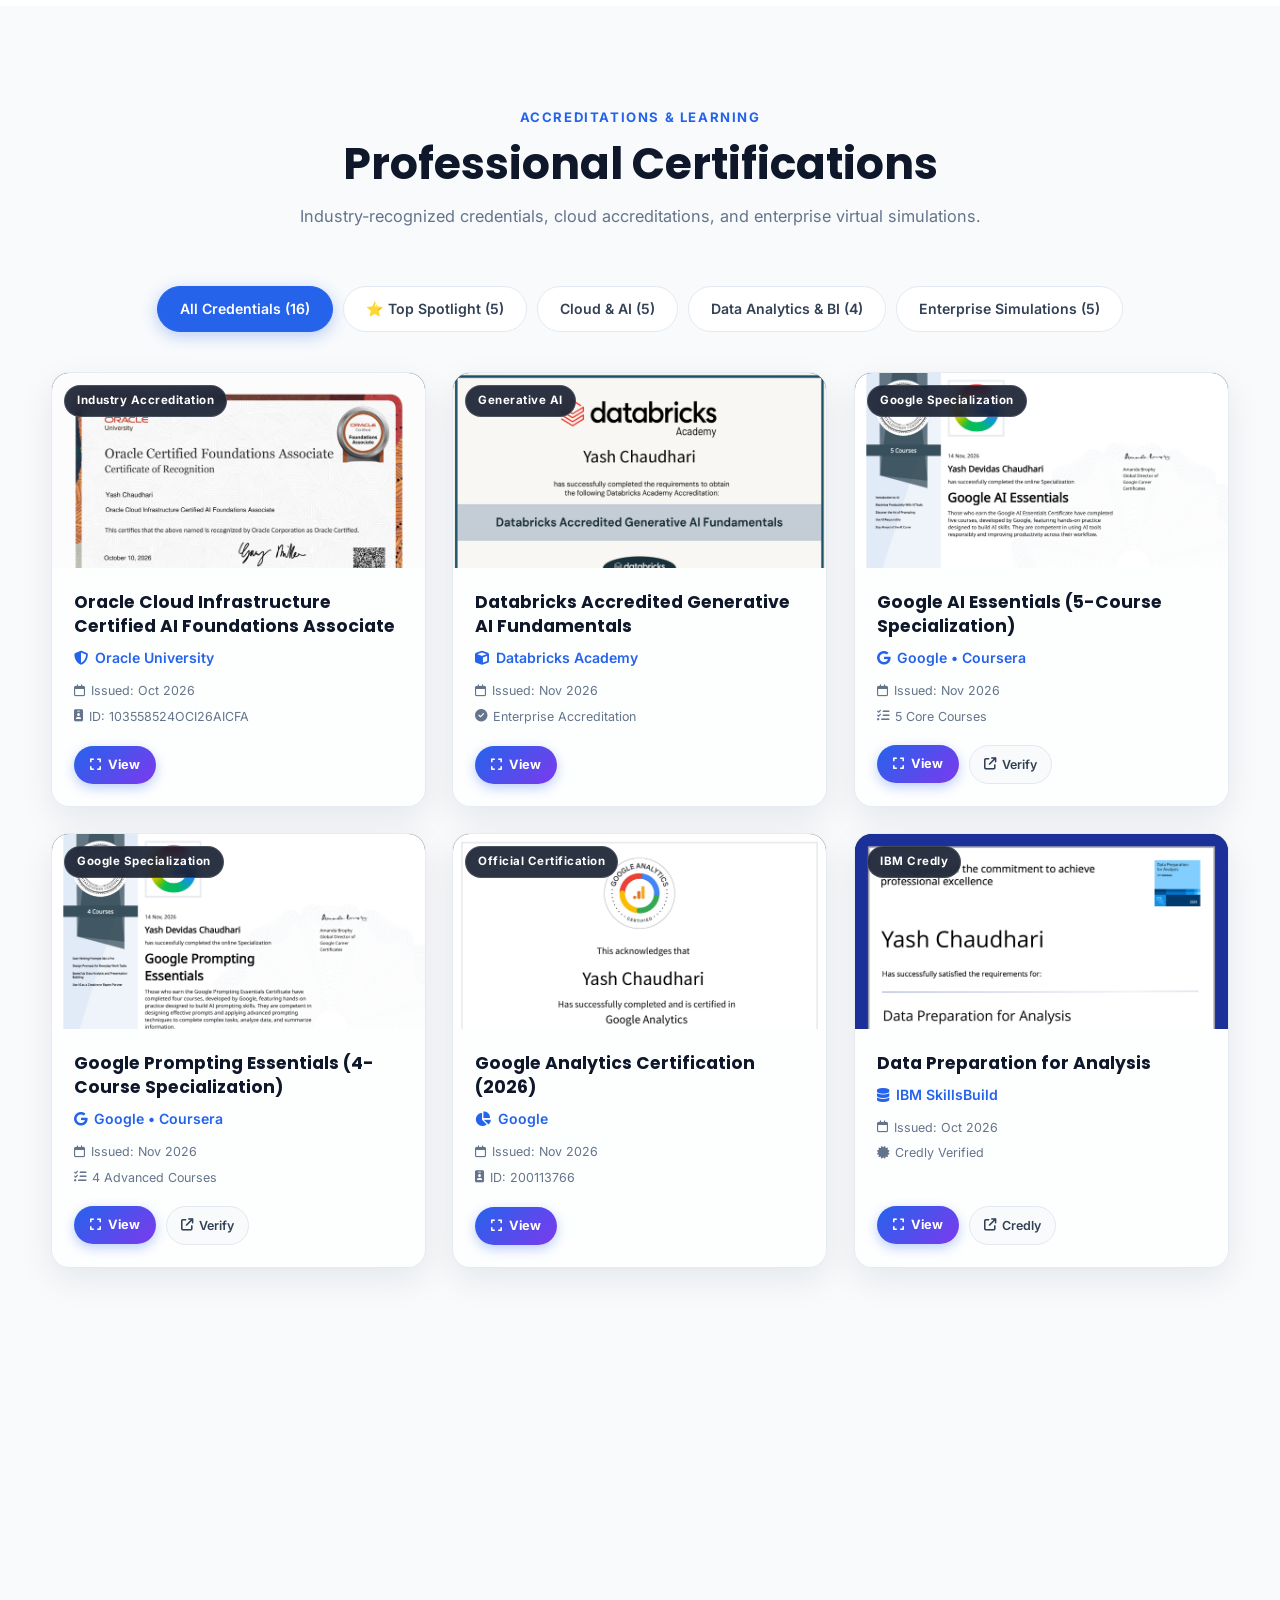
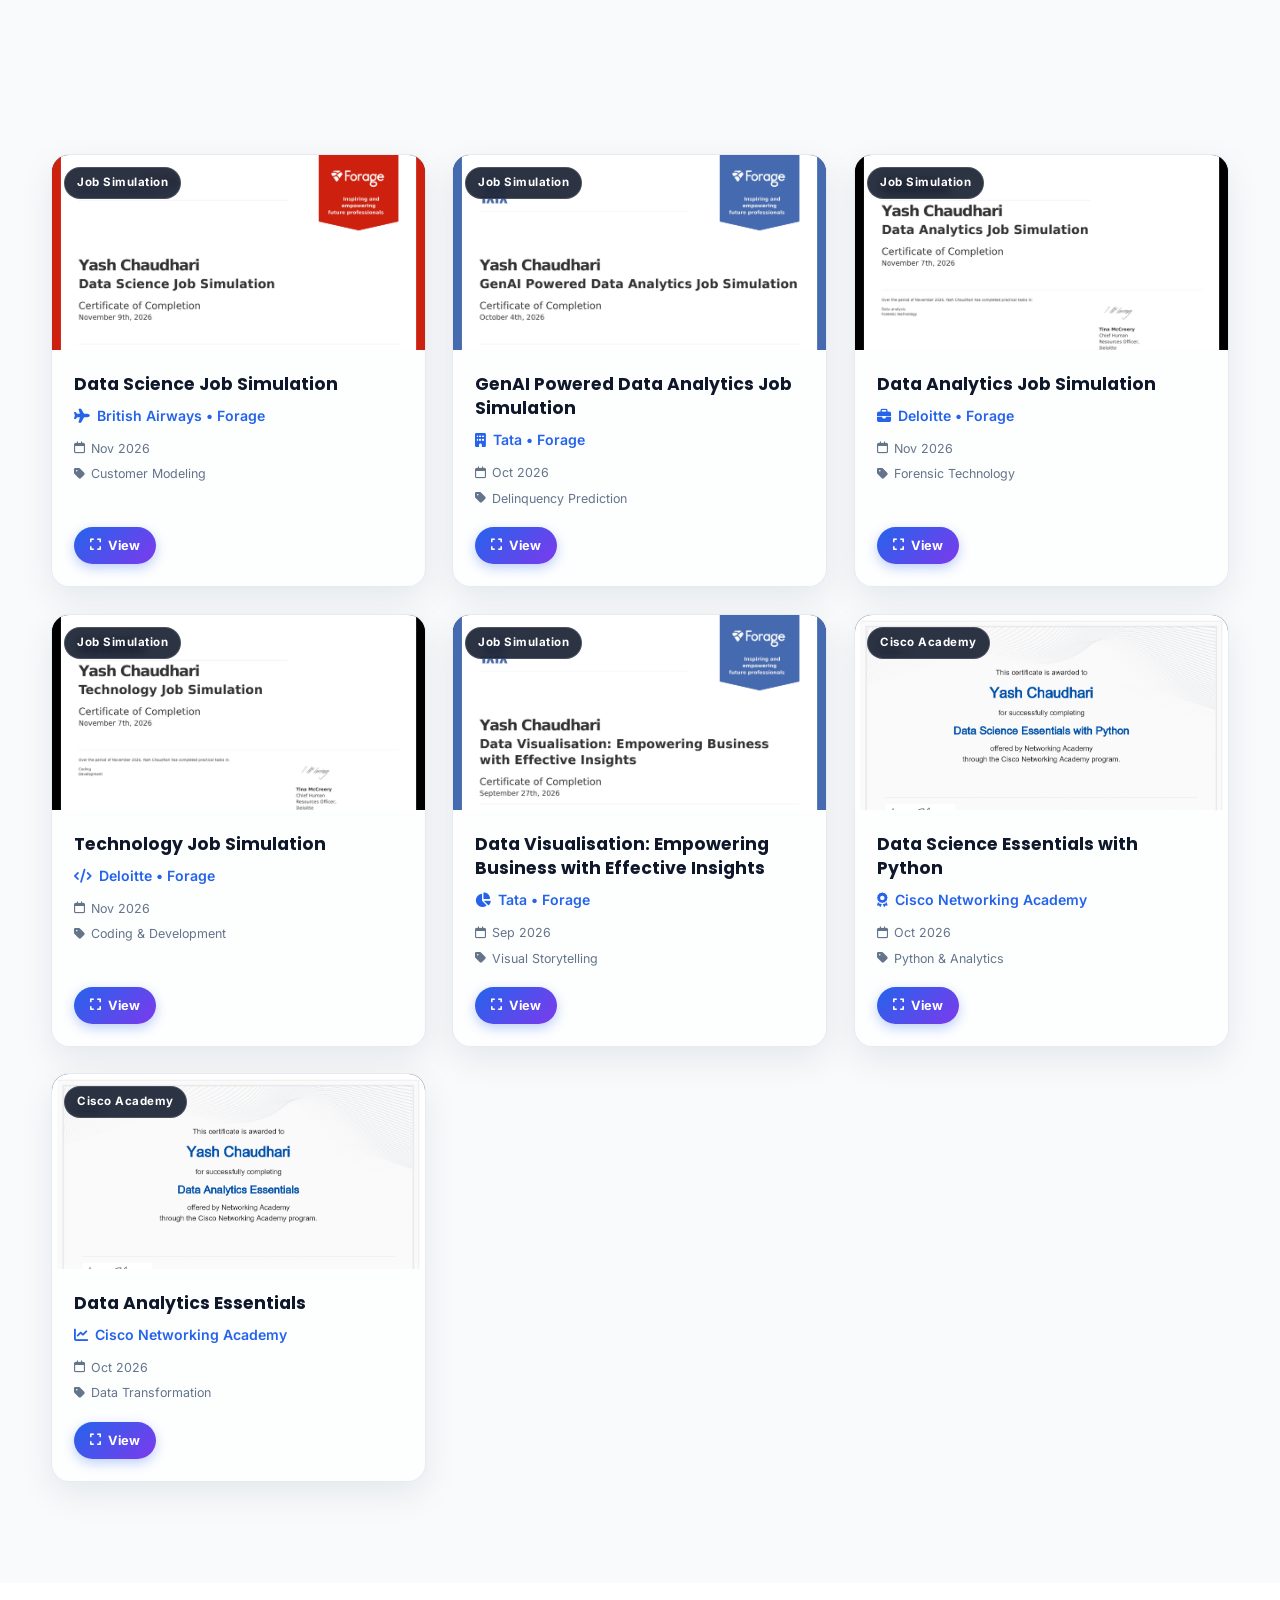
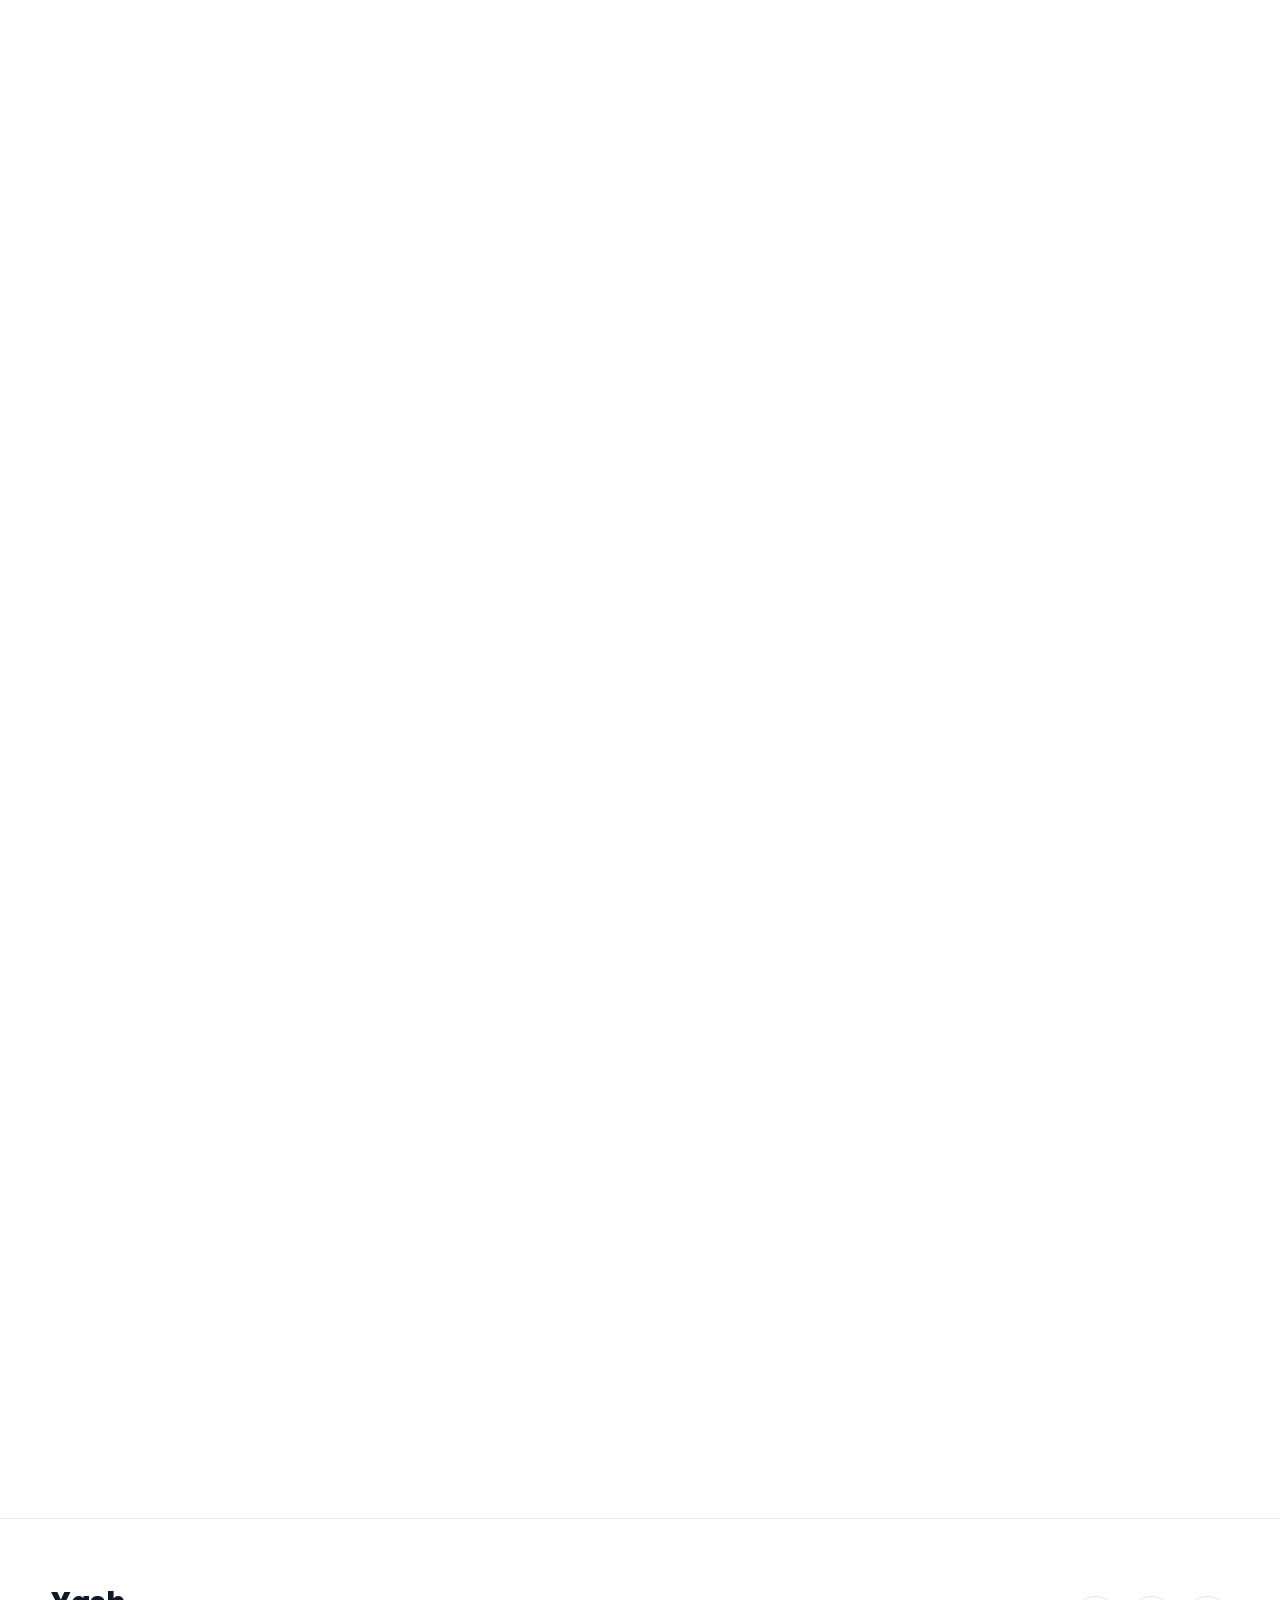
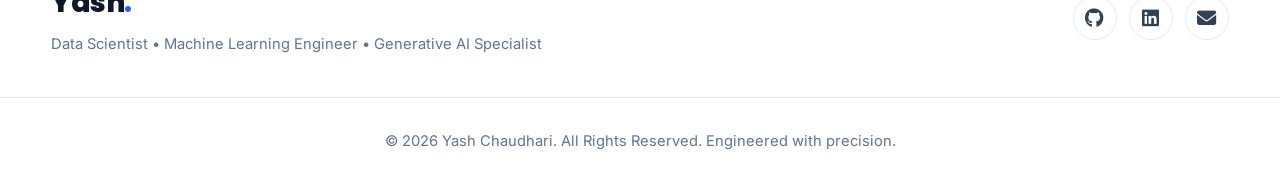
==== commit a3f33229: "Add ambient floating glow, tech grid background, glassmorphism cards, and interactive 3D tilt sheen" ====
--- a/index.html
+++ b/index.html
@@ -28,6 +28,13 @@
     <link rel="stylesheet" href="https://cdnjs.cloudflare.com/ajax/libs/font-awesome/6.5.2/css/all.min.css">
 </head>
 <body>
+
+<!-- Ambient Glowing Orbs & Tech Grid Background -->
+<div class="ambient-glow orb-1" aria-hidden="true"></div>
+<div class="ambient-glow orb-2" aria-hidden="true"></div>
+<div class="ambient-glow orb-3" aria-hidden="true"></div>
+<div class="bg-grid-pattern" aria-hidden="true"></div>
+<div class="cursor-spotlight" id="cursorSpotlight" aria-hidden="true"></div>
 
 <!-- HEADER & NAVIGATION -->
 <header class="header">
--- a/css/style.css
+++ b/css/style.css
@@ -26,6 +26,13 @@
     --shadow-lg: 0 20px 45px rgba(15, 23, 42, 0.12);
     --radius: 18px;
     --radius-sm: 10px;
+
+    /* GLASSMORPHISM & TRANSLUCENT SURFACES */
+    --glass-bg: rgba(255, 255, 255, 0.72);
+    --glass-border: rgba(226, 232, 240, 0.85);
+    --glass-border-hover: rgba(37, 99, 235, 0.45);
+    --glass-blur: blur(14px);
+    --spotlight-color: rgba(37, 99, 235, 0.08);
 }
 
 /* ==========================================================================
@@ -109,6 +116,13 @@
     --border-hover: #3b507d;
     --shadow: 0 15px 40px rgba(0, 0, 0, 0.35);
     --shadow-lg: 0 25px 50px rgba(0, 0, 0, 0.5);
+
+    /* GLASSMORPHISM DARK OVERRIDES */
+    --glass-bg: rgba(18, 29, 56, 0.65);
+    --glass-border: rgba(255, 255, 255, 0.08);
+    --glass-border-hover: rgba(96, 165, 250, 0.45);
+    --glass-blur: blur(16px);
+    --spotlight-color: rgba(37, 99, 235, 0.16);
 }
 
 /* ==========================================================================
@@ -173,6 +187,102 @@
 
 .section-alt {
     background: var(--background-alt);
+    position: relative;
+}
+
+body.dark-theme .section-alt {
+    background: rgba(17, 29, 56, 0.45);
+}
+
+/* ==========================================================================
+   AMBIENT INTERACTIVE BACKGROUND & TECH GRID
+   ========================================================================== */
+
+.ambient-glow {
+    position: fixed;
+    border-radius: 50%;
+    filter: blur(120px);
+    pointer-events: none;
+    z-index: -2;
+    opacity: 0.24;
+    transition: background 0.6s ease;
+}
+
+body.dark-theme .ambient-glow {
+    opacity: 0.32;
+}
+
+.orb-1 {
+    width: 580px;
+    height: 580px;
+    top: -120px;
+    left: -100px;
+    background: var(--primary);
+    animation: float-orb-1 18s ease-in-out infinite alternate;
+}
+
+.orb-2 {
+    width: 680px;
+    height: 680px;
+    bottom: 5%;
+    right: -150px;
+    background: var(--primary-light);
+    animation: float-orb-2 22s ease-in-out infinite alternate;
+}
+
+.orb-3 {
+    width: 500px;
+    height: 500px;
+    top: 45%;
+    left: 20%;
+    background: var(--primary-dark);
+    animation: float-orb-3 16s ease-in-out infinite alternate;
+}
+
+@keyframes float-orb-1 {
+    0% { transform: translate(0, 0) scale(1); }
+    100% { transform: translate(110px, 90px) scale(1.15); }
+}
+
+@keyframes float-orb-2 {
+    0% { transform: translate(0, 0) scale(1); }
+    100% { transform: translate(-120px, -80px) scale(1.12); }
+}
+
+@keyframes float-orb-3 {
+    0% { transform: translate(0, 0) scale(1); }
+    100% { transform: translate(90px, -110px) scale(0.92); }
+}
+
+/* Modern High-Tech Grid Pattern */
+.bg-grid-pattern {
+    position: fixed;
+    inset: 0;
+    pointer-events: none;
+    z-index: -1;
+    background-image: radial-gradient(rgba(148, 163, 184, 0.16) 1.2px, transparent 1.2px);
+    background-size: 32px 32px;
+    mask-image: radial-gradient(ellipse at 50% 50%, black 50%, transparent 95%);
+    -webkit-mask-image: radial-gradient(ellipse at 50% 50%, black 50%, transparent 95%);
+    opacity: 0.65;
+}
+
+body.dark-theme .bg-grid-pattern {
+    background-image: radial-gradient(rgba(255, 255, 255, 0.09) 1.2px, transparent 1.2px);
+    opacity: 0.6;
+}
+
+/* Interactive Cursor Spotlight */
+.cursor-spotlight {
+    position: fixed;
+    top: 0;
+    left: 0;
+    width: 100vw;
+    height: 100vh;
+    pointer-events: none;
+    z-index: -1;
+    background: radial-gradient(650px circle at var(--mouse-x, 50vw) var(--mouse-y, 50vh), var(--spotlight-color), transparent 65%);
+    transition: opacity 0.3s ease;
 }
 
 /* ==========================================================================
@@ -542,12 +652,19 @@
     display: grid;
     grid-template-columns: repeat(4, 1fr);
     gap: 14px;
-    padding: 20px 22px;
-    background: var(--card);
-    border: 1px solid var(--border);
+    padding: 22px 24px;
+    background: var(--glass-bg);
+    backdrop-filter: var(--glass-blur);
+    -webkit-backdrop-filter: var(--glass-blur);
+    border: 1px solid var(--glass-border);
     border-radius: var(--radius);
     box-shadow: var(--shadow);
-    transition: all 0.3s ease;
+    transition: all 0.35s ease;
+}
+
+.hero-stats:hover {
+    border-color: var(--primary);
+    box-shadow: 0 16px 36px var(--primary-glow);
 }
 
 .stat-item {
@@ -693,18 +810,22 @@
 }
 
 .info-card {
-    background: var(--card);
-    border: 1px solid var(--border);
+    background: var(--glass-bg);
+    backdrop-filter: var(--glass-blur);
+    -webkit-backdrop-filter: var(--glass-blur);
+    border: 1px solid var(--glass-border);
     padding: 22px;
     border-radius: var(--radius);
     box-shadow: var(--shadow);
     transition: all 0.3s ease;
+    position: relative;
+    overflow: hidden;
 }
 
 .info-card:hover {
     transform: translateY(-5px);
     border-color: var(--primary);
-    box-shadow: 0 12px 30px var(--primary-glow);
+    box-shadow: 0 14px 32px var(--primary-glow);
 }
 
 .info-card i {
@@ -756,18 +877,22 @@
 }
 
 .comp-card {
-    background: var(--card);
-    border: 1px solid var(--border);
+    background: var(--glass-bg);
+    backdrop-filter: var(--glass-blur);
+    -webkit-backdrop-filter: var(--glass-blur);
+    border: 1px solid var(--glass-border);
     border-radius: var(--radius);
     padding: 24px;
     box-shadow: var(--shadow);
     transition: all 0.3s ease;
+    position: relative;
+    overflow: hidden;
 }
 
 .comp-card:hover {
     transform: translateY(-5px);
     border-color: var(--primary);
-    box-shadow: 0 12px 28px var(--primary-glow);
+    box-shadow: 0 14px 30px var(--primary-glow);
 }
 
 .comp-icon {
@@ -806,17 +931,21 @@
 
 .skill-card {
     padding: 30px;
-    background: var(--card);
-    border: 1px solid var(--border);
+    background: var(--glass-bg);
+    backdrop-filter: var(--glass-blur);
+    -webkit-backdrop-filter: var(--glass-blur);
+    border: 1px solid var(--glass-border);
     border-radius: var(--radius);
     box-shadow: var(--shadow);
     transition: all 0.3s ease;
+    position: relative;
+    overflow: hidden;
 }
 
 .skill-card:hover {
     transform: translateY(-6px);
     border-color: var(--primary);
-    box-shadow: 0 12px 30px var(--primary-glow);
+    box-shadow: 0 16px 36px var(--primary-glow);
 }
 
 .skill-card > i {
@@ -861,8 +990,10 @@
 }
 
 .toolkit-panel {
-    background: var(--card);
-    border: 1px solid var(--border);
+    background: var(--glass-bg);
+    backdrop-filter: var(--glass-blur);
+    -webkit-backdrop-filter: var(--glass-blur);
+    border: 1px solid var(--glass-border);
     border-radius: var(--radius);
     padding: 36px;
     box-shadow: var(--shadow);
@@ -1108,20 +1239,25 @@
 }
 
 .project-card {
-    background: var(--card);
-    border: 1px solid var(--border);
+    background: var(--glass-bg);
+    backdrop-filter: var(--glass-blur);
+    -webkit-backdrop-filter: var(--glass-blur);
+    border: 1px solid var(--glass-border);
     border-radius: var(--radius);
     overflow: hidden;
     display: flex;
     flex-direction: column;
     box-shadow: var(--shadow);
-    transition: all 0.3s ease;
+    transition: transform 0.35s cubic-bezier(0.16, 1, 0.3, 1),
+                border-color 0.35s ease,
+                box-shadow 0.35s ease;
+    position: relative;
 }
 
 .project-card:hover {
-    transform: translateY(-6px);
-    border-color: var(--primary);
-    box-shadow: 0 16px 40px var(--primary-glow);
+    transform: translateY(-7px);
+    border-color: var(--primary);
+    box-shadow: 0 18px 45px var(--primary-glow);
 }
 
 .project-image {
@@ -1291,20 +1427,25 @@
 }
 
 .certificate-card {
-    background: var(--card);
-    border: 1px solid var(--border);
+    background: var(--glass-bg);
+    backdrop-filter: var(--glass-blur);
+    -webkit-backdrop-filter: var(--glass-blur);
+    border: 1px solid var(--glass-border);
     border-radius: var(--radius);
     overflow: hidden;
     display: flex;
     flex-direction: column;
     box-shadow: var(--shadow);
-    transition: all 0.3s ease;
+    transition: transform 0.35s cubic-bezier(0.16, 1, 0.3, 1),
+                border-color 0.35s ease,
+                box-shadow 0.35s ease;
+    position: relative;
 }
 
 .certificate-card:hover {
-    transform: translateY(-6px);
-    border-color: var(--primary);
-    box-shadow: 0 16px 36px var(--primary-glow);
+    transform: translateY(-7px);
+    border-color: var(--primary);
+    box-shadow: 0 18px 42px var(--primary-glow);
 }
 
 .cert-thumb-wrapper {
@@ -1453,8 +1594,10 @@
    ========================================================================== */
 
 .education-card {
-    background: var(--card);
-    border: 1px solid var(--border);
+    background: var(--glass-bg);
+    backdrop-filter: var(--glass-blur);
+    -webkit-backdrop-filter: var(--glass-blur);
+    border: 1px solid var(--glass-border);
     border-radius: var(--radius);
     padding: 34px;
     display: flex;
@@ -1462,6 +1605,8 @@
     gap: 26px;
     box-shadow: var(--shadow);
     transition: all 0.3s ease;
+    position: relative;
+    overflow: hidden;
 }
 
 .education-card:hover {
@@ -1574,8 +1719,10 @@
     align-items: center;
     gap: 16px;
     padding: 16px 20px;
-    background: var(--card);
-    border: 1px solid var(--border);
+    background: var(--glass-bg);
+    backdrop-filter: var(--glass-blur);
+    -webkit-backdrop-filter: var(--glass-blur);
+    border: 1px solid var(--glass-border);
     border-radius: 14px;
     transition: all 0.25s ease;
 }
@@ -1629,8 +1776,10 @@
 
 /* Form Styles */
 #contactForm {
-    background: var(--card);
-    border: 1px solid var(--border);
+    background: var(--glass-bg);
+    backdrop-filter: var(--glass-blur);
+    -webkit-backdrop-filter: var(--glass-blur);
+    border: 1px solid var(--glass-border);
     border-radius: var(--radius);
     padding: 34px;
     box-shadow: var(--shadow);
@@ -1668,12 +1817,61 @@
 }
 
 /* ==========================================================================
+   CARD SPECULAR SHEEN & GLASS REFLECTION
+   ========================================================================== */
+
+.project-card::after,
+.certificate-card::after,
+.info-card::after,
+.comp-card::after,
+.skill-card::after,
+.education-card::after {
+    content: "";
+    position: absolute;
+    inset: 0;
+    border-radius: inherit;
+    background: radial-gradient(
+        420px circle at var(--card-mouse-x, -500px) var(--card-mouse-y, -500px),
+        rgba(255, 255, 255, 0.16),
+        transparent 65%
+    );
+    pointer-events: none;
+    opacity: 0;
+    transition: opacity 0.3s ease;
+    z-index: 2;
+}
+
+body.dark-theme .project-card::after,
+body.dark-theme .certificate-card::after,
+body.dark-theme .info-card::after,
+body.dark-theme .comp-card::after,
+body.dark-theme .skill-card::after,
+body.dark-theme .education-card::after {
+    background: radial-gradient(
+        420px circle at var(--card-mouse-x, -500px) var(--card-mouse-y, -500px),
+        rgba(255, 255, 255, 0.08),
+        transparent 65%
+    );
+}
+
+.project-card:hover::after,
+.certificate-card:hover::after,
+.info-card:hover::after,
+.comp-card:hover::after,
+.skill-card:hover::after,
+.education-card:hover::after {
+    opacity: 1;
+}
+
+/* ==========================================================================
    FOOTER
    ========================================================================== */
 
 .footer {
-    background: var(--card);
-    border-top: 1px solid var(--border);
+    background: var(--glass-bg);
+    backdrop-filter: var(--glass-blur);
+    -webkit-backdrop-filter: var(--glass-blur);
+    border-top: 1px solid var(--glass-border);
     padding: 60px 0 30px;
 }
 
--- a/css/responsive.css
+++ b/css/responsive.css
@@ -204,6 +204,26 @@
         justify-content: center;
         font-size: 0.85rem;
     }
+
+    .orb-1 {
+        width: 320px;
+        height: 320px;
+        filter: blur(80px);
+    }
+
+    .orb-2 {
+        width: 340px;
+        height: 340px;
+        filter: blur(80px);
+    }
+
+    .orb-3 {
+        display: none;
+    }
+
+    .cursor-spotlight {
+        display: none;
+    }
 }
 
 /* VERY SMALL PHONES (Max Width: 400px) */
